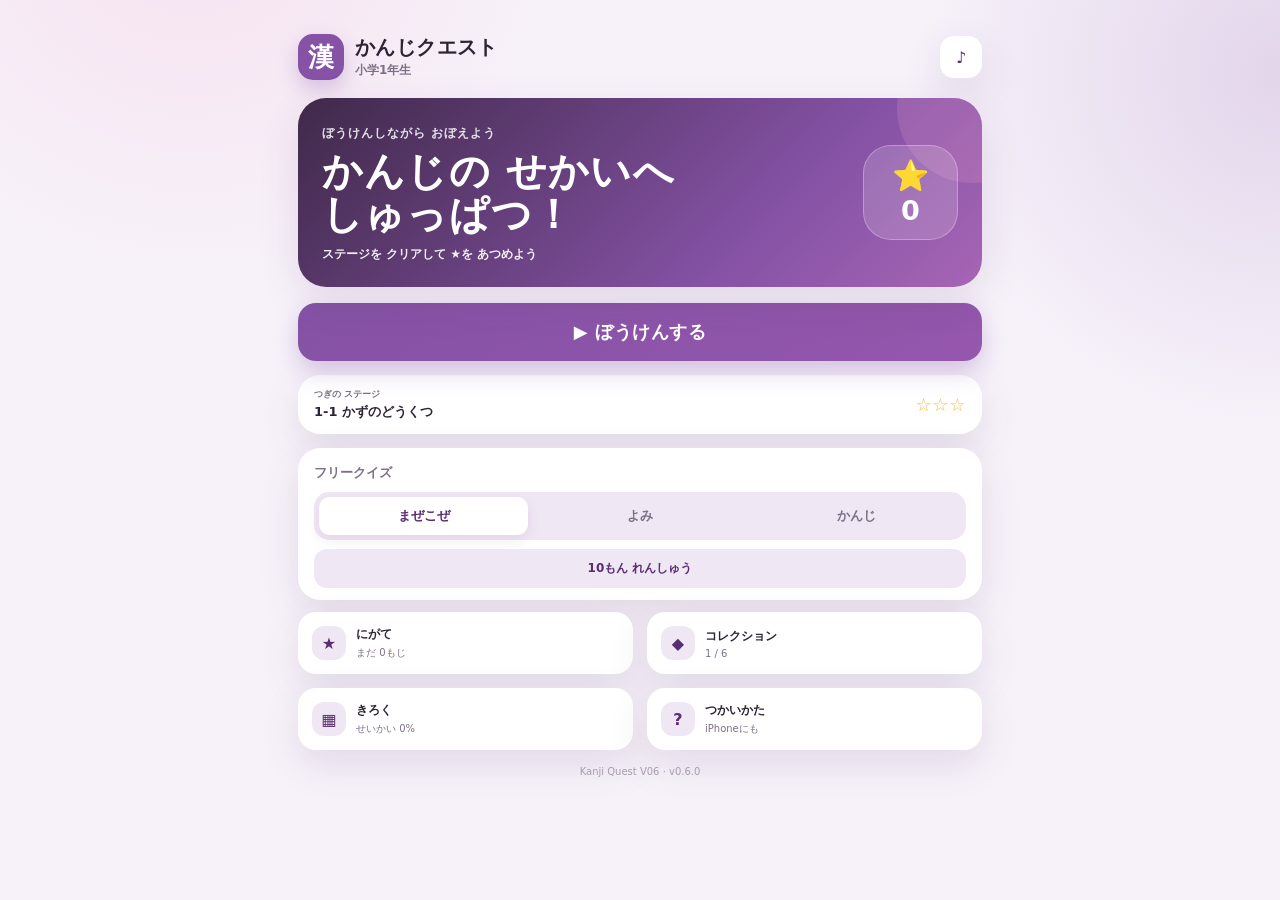
==== index.html @ 20cca838 "Update Kanji Quest to V06" ====
<!doctype html>
<html lang="ja">
<head>
  <meta charset="utf-8" />
  <meta name="viewport" content="width=device-width, initial-scale=1, viewport-fit=cover" />
  <meta name="theme-color" content="#8552a5" />
  <meta name="apple-mobile-web-app-capable" content="yes" />
  <meta name="apple-mobile-web-app-status-bar-style" content="default" />
  <meta name="apple-mobile-web-app-title" content="かんじクエスト" />
  <link rel="manifest" href="manifest.json" />
  <link rel="apple-touch-icon" href="icons/icon-180.png" />
  <link rel="icon" href="icons/icon-192.png" />
  <link rel="stylesheet" href="style.css" />
  <title>かんじクエスト</title>
</head>
<body>
  <main class="app-shell">
    <section id="homeView" class="view active" aria-label="ホーム">
      <header class="topbar">
        <div class="brand">
          <div class="logo">漢</div>
          <div>
            <h1>かんじクエスト</h1>
            <p>小学1年生</p>
          </div>
        </div>
        <button id="soundBtn" class="icon-btn" type="button" aria-label="音を切り替える">♪</button>
      </header>

      <section class="hero-card">
        <div class="hero-copy">
          <span class="eyebrow">ぼうけんしながら おぼえよう</span>
          <h2>かんじの せかいへ<br />しゅっぱつ！</h2>
          <p>ステージを クリアして ★を あつめよう</p>
        </div>
        <div class="star-badge" aria-label="星の数">
          <span>⭐</span>
          <strong id="starCount">0</strong>
        </div>
      </section>

      <button id="adventureBtn" class="primary-btn" type="button">▶ ぼうけんする</button>

      <section class="continue-card">
        <div>
          <span class="tiny-label">つぎの ステージ</span>
          <strong id="nextStageName">1-1 かずのどうくつ</strong>
        </div>
        <span id="adventureStars" class="clear-stars">☆☆☆</span>
      </section>

      <section class="mode-card compact-card">
        <div class="section-title">フリークイズ</div>
        <div class="segmented" role="group" aria-label="クイズの種類">
          <button class="mode-btn active" data-mode="mix" type="button">まぜこぜ</button>
          <button class="mode-btn" data-mode="reading" type="button">よみ</button>
          <button class="mode-btn" data-mode="kanji" type="button">かんじ</button>
        </div>
        <button id="freeBtn" class="mini-primary" type="button">10もん れんしゅう</button>
      </section>

      <div class="sub-actions four-actions">
        <button id="weakBtn" class="secondary-btn" type="button">
          <span class="action-icon">★</span>
          <span><strong>にがて</strong><small id="weakCount">まだ 0もじ</small></span>
        </button>
        <button id="collectionBtn" class="secondary-btn" type="button">
          <span class="action-icon">◆</span>
          <span><strong>コレクション</strong><small id="collectionMini">0 / 6</small></span>
        </button>
        <button id="recordBtn" class="secondary-btn" type="button">
          <span class="action-icon">▦</span>
          <span><strong>きろく</strong><small id="accuracyMini">せいかい 0%</small></span>
        </button>
        <button id="helpBtn" class="secondary-btn" type="button">
          <span class="action-icon">?</span>
          <span><strong>つかいかた</strong><small>iPhoneにも</small></span>
        </button>
      </div>

      <footer>Kanji Quest V06 · v0.6.0</footer>
    </section>

    <section id="stageView" class="view" aria-label="ステージ">
      <header class="page-header">
        <button id="stageBackBtn" class="icon-btn ghost" type="button" aria-label="戻る">←</button>
        <div><h2>ぼうけんマップ</h2><p>★1つで つぎへ すすめるよ</p></div>
      </header>
      <section class="map-guide-card">
        <div class="map-guide-copy">
          <span class="tiny-label">あなたの ぼうけん</span>
          <strong>うさぎと いっしょに すすもう！</strong>
          <small>ステージを クリアすると つぎの マスへ あるくよ</small>
        </div>
        <div class="map-guide-mascot" aria-hidden="true">
          <div class="goth-bunny mini idle">
            <span class="bunny-ear ear-l"></span><span class="bunny-ear ear-r"></span>
            <span class="bunny-head"><i class="eye eye-l"></i><i class="eye eye-r"></i><i class="mouth"></i><i class="cheek cheek-l"></i><i class="cheek cheek-r"></i></span>
            <span class="bunny-bow"><i></i></span><span class="bunny-body"><i class="heart"></i></span>
          </div>
        </div>
      </section>
      <div id="stageMap" class="stage-map adventure-map"></div>
    </section>

    <section id="quizView" class="view" aria-label="クイズ">
      <header class="quiz-topbar">
        <button id="quitBtn" class="icon-btn ghost" type="button" aria-label="クイズをやめる">×</button>
        <div class="progress-wrap" aria-label="進み具合">
          <div class="progress-text"><span id="questionNo">1</span> / 10</div>
          <div class="progress-track"><div id="progressBar" class="progress-bar"></div></div>
        </div>
        <div class="quiz-status">
          <div class="combo-mini">🔥 <span id="comboCount">0</span></div>
          <div class="mini-score">⭐ <span id="sessionStars">0</span></div>
        </div>
      </header>

      <section id="questScene" class="quest-scene" aria-label="キャラクターの進み具合">
        <div class="quest-scene-top">
          <span class="tiny-label">うさぎの ぼうけん</span>
          <div class="quest-meta-right">
            <span id="companionParty" class="companion-party" aria-label="なかま"></span>
            <span id="reactionText" class="reaction-text">いっしょに がんばろう！</span>
          </div>
        </div>
        <div class="journey-lane">
          <div class="journey-track"><div id="journeyFill" class="journey-fill"></div></div>
          <div class="journey-goal">🏁</div>
          <div id="quizMascotAnchor" class="quiz-mascot-anchor" style="left:0%" aria-hidden="true">
            <div id="quizMascot" class="goth-bunny idle">
              <span class="bunny-ear ear-l"></span><span class="bunny-ear ear-r"></span>
              <span class="bunny-head"><i class="eye eye-l"></i><i class="eye eye-r"></i><i class="mouth"></i><i class="tear tear-l"></i><i class="tear tear-r"></i><i class="cheek cheek-l"></i><i class="cheek cheek-r"></i></span>
              <span class="bunny-bow"><i></i></span><span class="bunny-body"><i class="heart"></i></span>
            </div>
          </div>
        </div>
      </section>

      <section id="bossPanel" class="boss-panel hidden" aria-label="ボスのHP">
        <div class="boss-head-row">
          <div class="boss-identity"><span id="bossAvatar" class="boss-avatar">👾</span><strong id="bossName">もじモンスター</strong></div>
          <span>HP <b id="bossHp">100</b></span>
        </div>
        <div class="boss-track"><div id="bossBar" class="boss-bar"></div></div>
      </section>

      <div class="question-card">
        <div id="questionKind" class="question-kind">よみかた</div>
        <div id="questionLead" class="question-lead">この かんじは なんて よむ？</div>
        <div id="questionVisual" class="question-visual hidden" aria-hidden="true"></div>
        <div id="questionMain" class="question-main">山</div>
        <div id="questionSub" class="question-sub"></div>
      </div>

      <div id="comboBanner" class="combo-banner hidden">🔥 5コンボ！ ⭐ボーナス！</div>
      <div id="answers" class="answers" aria-live="polite"></div>
      <div id="feedback" class="feedback" aria-live="polite"></div>
      <button id="nextBtn" class="primary-btn next-btn hidden" type="button">つぎへ</button>

      <section id="companionStage" class="companion-stage" aria-label="いっしょにぼうけんするなかま"></section>
    </section>

    <section id="resultView" class="view" aria-label="結果">
      <div class="result-card">
        <div class="result-mascot-stage" aria-hidden="true">
          <div id="resultMascot" class="goth-bunny result-bunny idle">
            <span class="bunny-ear ear-l"></span><span class="bunny-ear ear-r"></span>
            <span class="bunny-head"><i class="eye eye-l"></i><i class="eye eye-r"></i><i class="mouth"></i><i class="tear tear-l"></i><i class="tear tear-r"></i><i class="cheek cheek-l"></i><i class="cheek cheek-r"></i></span>
            <span class="bunny-bow"><i></i></span><span class="bunny-body"><i class="heart"></i></span>
          </div>
          <span class="result-sparkle s1">✦</span><span class="result-sparkle s2">★</span><span class="result-sparkle s3">✦</span>
        </div>
        <div id="resultCompanions" class="result-companions" aria-label="いっしょにぼうけんしたなかま"></div>
        <div id="resultMedal" class="result-medal">★</div>
        <div id="resultEyebrow" class="eyebrow">けっか</div>
        <h2><span id="resultCorrect">0</span> / 10 せいかい！</h2>
        <div id="resultClearStars" class="result-clear-stars hidden">☆☆☆</div>
        <p id="resultMessage">よく がんばりました！</p>
        <div class="result-stats three-stats">
          <div><span>もらった ⭐</span><strong id="resultStars">0</strong></div>
          <div><span>さいだいコンボ</span><strong id="resultCombo">0</strong></div>
          <div><span>にがて</span><strong id="resultWeak">0</strong></div>
        </div>
        <div id="unlockBox" class="unlock-box hidden"></div>
        <button id="nextStageBtn" class="primary-btn hidden" type="button">つぎの ステージへ</button>
        <button id="retryBtn" class="secondary-wide" type="button">もういちど</button>
        <button id="homeBtn" class="secondary-wide" type="button">ホームへ</button>
      </div>
    </section>

    <section id="collectionView" class="view" aria-label="コレクション">
      <header class="page-header">
        <button id="collectionBackBtn" class="icon-btn ghost" type="button" aria-label="戻る">←</button>
        <div><h2>コレクション</h2><p>⭐を あつめて なかまを ふやそう</p></div>
      </header>
      <div id="collectionGrid" class="collection-grid"></div>
    </section>

    <section id="recordView" class="view" aria-label="学習記録">
      <header class="page-header">
        <button id="recordBackBtn" class="icon-btn ghost" type="button" aria-label="戻る">←</button>
        <div><h2>きろく</h2><p>これまでの がんばり</p></div>
      </header>
      <div class="record-grid">
        <article class="stat-card"><span>こたえた</span><strong id="totalAnswered">0</strong><small>もん</small></article>
        <article class="stat-card"><span>せいかい</span><strong id="totalCorrect">0</strong><small>もん</small></article>
        <article class="stat-card"><span>せいかいりつ</span><strong id="totalAccuracy">0%</strong><small>ぜんぶ</small></article>
        <article class="stat-card"><span>⭐</span><strong id="recordStars">0</strong><small>こ</small></article>
      </div>
      <section class="list-card">
        <div class="section-title">ステージの きろく</div>
        <div id="stageRecordList" class="stage-record-list empty">まだ ありません</div>
      </section>
      <section class="list-card">
        <div class="section-title">にがてな かんじ</div>
        <div id="weakList" class="kanji-list empty">まだ ありません</div>
      </section>
      <section class="list-card">
        <div class="section-title">さいきんの けっか</div>
        <div id="historyList" class="history-list empty">まだ ありません</div>
      </section>
      <button id="resetBtn" class="danger-text" type="button">きろくを ぜんぶ けす</button>
    </section>

    <div id="modal" class="modal hidden" role="dialog" aria-modal="true" aria-labelledby="modalTitle">
      <div class="modal-card">
        <button id="modalCloseBtn" class="modal-close" type="button" aria-label="閉じる">×</button>
        <h3 id="modalTitle">おしらせ</h3>
        <div id="modalBody"></div>
      </div>
    </div>
  </main>

  <script src="questions.js"></script>
  <script src="app.js"></script>
</body>
</html>
---- style.css ----
:root {
  --bg: #f7f2fa;
  --panel: #ffffff;
  --ink: #2d2433;
  --muted: #7c7086;
  --main: #8552a5;
  --main-dark: #5a2d70;
  --accent: #f3a6ca;
  --soft: #f0e7f5;
  --soft-2: #eadcf2;
  --danger: #d85c86;
  --gold: #f4bd45;
  --shadow: 0 14px 40px rgba(73,39,87,.12);
  --radius: 22px;
}

* { box-sizing: border-box; }
html { min-height: 100%; background: var(--bg); }
body {
  margin: 0;
  min-height: 100vh;
  min-height: 100dvh;
  background:
    radial-gradient(circle at 15% -10%, rgba(243,166,202,.22), transparent 26%),
    radial-gradient(circle at 100% 8%, rgba(133,82,165,.18), transparent 24%),
    var(--bg);
  color: var(--ink);
  font-family: "Hiragino Sans", "Yu Gothic UI", "Yu Gothic", system-ui, sans-serif;
  -webkit-tap-highlight-color: transparent;
}

button { font: inherit; }
button:focus-visible { outline: 3px solid rgba(133,82,165,.38); outline-offset: 3px; }

.app-shell {
  width: min(100%, 720px);
  min-height: 100vh;
  min-height: 100dvh;
  margin: 0 auto;
  padding: max(20px, env(safe-area-inset-top)) max(18px, env(safe-area-inset-right)) max(24px, env(safe-area-inset-bottom)) max(18px, env(safe-area-inset-left));
}

.view { display: none; animation: fadeIn .18s ease; }
.view.active { display: block; }
@keyframes fadeIn { from { opacity: 0; transform: translateY(5px); } to { opacity: 1; transform: translateY(0); } }

.topbar, .quiz-topbar, .page-header {
  display: flex;
  align-items: center;
  justify-content: space-between;
  gap: 14px;
  margin-bottom: 18px;
}

.brand { display: flex; align-items: center; gap: 11px; }
.logo {
  width: 46px; height: 46px; border-radius: 15px;
  display: grid; place-items: center;
  background: var(--main); color: #fff;
  font-size: 26px; font-weight: 900;
  box-shadow: 0 9px 20px rgba(133,82,165,.28);
}
.brand h1, .page-header h2 { margin: 0; font-size: 20px; line-height: 1.1; letter-spacing: .02em; }
.brand p, .page-header p { margin: 4px 0 0; color: var(--muted); font-size: 12px; font-weight: 700; }

.icon-btn {
  width: 42px; height: 42px; border: 0; border-radius: 14px;
  background: var(--panel); color: var(--main-dark); box-shadow: var(--shadow);
  font-weight: 900; cursor: pointer;
}
.icon-btn.off { color: #a49aab; text-decoration: line-through; }
.icon-btn.ghost { background: var(--soft); box-shadow: none; font-size: 20px; }

.hero-card {
  background: linear-gradient(135deg, #3f2949, #8552a5 68%, #a765b5);
  border-radius: 28px;
  padding: 24px;
  color: #fff;
  display: flex;
  align-items: center;
  justify-content: space-between;
  gap: 16px;
  box-shadow: var(--shadow);
  position: relative;
  overflow: hidden;
}
.hero-card::after {
  content: "";
  position: absolute;
  width: 150px; height: 150px; border-radius: 50%;
  right: -65px; top: -65px;
  background: rgba(243,166,202,.18);
}
.hero-copy { position: relative; z-index: 1; }
.hero-copy h2 { margin: 8px 0 10px; font-size: clamp(28px, 7vw, 40px); line-height: 1.08; letter-spacing: .03em; }
.hero-copy p { margin: 0; font-weight: 700; font-size: 12px; opacity: .92; }
.eyebrow { font-size: 12px; font-weight: 900; letter-spacing: .08em; opacity: .85; }
.star-badge {
  flex: 0 0 auto;
  min-width: 95px; min-height: 95px; border-radius: 28px;
  background: rgba(255,255,255,.16);
  border: 1px solid rgba(255,255,255,.28);
  display: grid; place-items: center;
  padding: 12px;
  position: relative; z-index: 1;
}
.star-badge span { font-size: 30px; line-height: 1; }
.star-badge strong { font-size: 27px; line-height: 1; }

.mode-card, .list-card, .continue-card {
  margin-top: 14px;
  padding: 16px;
  background: var(--panel);
  border-radius: var(--radius);
  box-shadow: var(--shadow);
}
.compact-card { padding-bottom: 12px; }
.section-title { font-size: 13px; font-weight: 900; color: var(--muted); margin-bottom: 10px; }
.segmented { display: grid; grid-template-columns: repeat(3, 1fr); gap: 7px; background: var(--soft); padding: 5px; border-radius: 15px; }
.mode-btn { border: 0; border-radius: 11px; padding: 10px 6px; background: transparent; color: var(--muted); font-size: 13px; font-weight: 900; cursor: pointer; }
.mode-btn.active { background: var(--panel); color: var(--main-dark); box-shadow: 0 5px 14px rgba(73,39,87,.09); }

.primary-btn {
  width: 100%; border: 0; border-radius: 18px; margin-top: 16px; padding: 17px 18px;
  background: linear-gradient(135deg, var(--main), #9457ad); color: white; font-weight: 900; font-size: 18px; letter-spacing: .03em;
  box-shadow: 0 10px 25px rgba(133,82,165,.30); cursor: pointer;
}
.primary-btn:active { transform: translateY(1px); }
.primary-btn:disabled { opacity: .45; cursor: not-allowed; }
.next-btn { margin-top: 12px; }
.mini-primary {
  width: 100%; border: 0; border-radius: 13px; margin-top: 9px; padding: 11px;
  background: var(--soft); color: var(--main-dark); font-size: 12px; font-weight: 900; cursor: pointer;
}

.continue-card { display: flex; align-items: center; justify-content: space-between; gap: 10px; padding: 13px 16px; }
.continue-card strong { display: block; margin-top: 2px; font-size: 13px; }
.tiny-label { display: block; color: var(--muted); font-size: 9px; font-weight: 900; }
.clear-stars { color: var(--gold); font-size: 18px; letter-spacing: .04em; white-space: nowrap; }

.sub-actions { display: grid; grid-template-columns: 1fr 1fr; gap: 10px; margin-top: 12px; }
.secondary-btn {
  border: 0; border-radius: 18px; padding: 14px; background: var(--panel); color: var(--ink); box-shadow: var(--shadow);
  display: flex; align-items: center; gap: 10px; text-align: left; cursor: pointer;
}
.secondary-btn strong { display: block; font-size: 12px; }
.secondary-btn small { display: block; margin-top: 3px; color: var(--muted); font-size: 10px; }
.action-icon { width: 34px; height: 34px; border-radius: 12px; display: grid; place-items: center; background: var(--soft); color: var(--main-dark); font-weight: 900; flex: 0 0 auto; }
.danger-text { display: block; margin: 24px auto 0; border: 0; background: transparent; color: var(--danger); font-size: 12px; font-weight: 800; cursor: pointer; }
footer { margin-top: 16px; text-align: center; color: #a79cac; font-size: 10px; }

/* Stage map */
.stage-map { display: grid; gap: 11px; padding-bottom: 20px; }
.stage-node {
  border: 0;
  width: 100%;
  border-radius: 21px;
  background: var(--panel);
  box-shadow: var(--shadow);
  padding: 15px;
  display: grid;
  grid-template-columns: 46px 1fr auto;
  gap: 12px;
  align-items: center;
  color: var(--ink);
  text-align: left;
  cursor: pointer;
  position: relative;
}
.stage-node::after {
  content: "";
  position: absolute;
  left: 37px; bottom: -12px;
  width: 3px; height: 13px; border-radius: 99px;
  background: var(--soft-2);
}
.stage-node:last-child::after { display: none; }
.stage-node.locked { opacity: .47; filter: saturate(.65); cursor: default; }
.stage-node.boss { background: linear-gradient(135deg, #4a2b58, #7b458f); color: #fff; }
.stage-node.boss.locked { background: #c9b8d0; }
.stage-icon {
  width: 46px; height: 46px; border-radius: 15px; display: grid; place-items: center;
  background: var(--soft); color: var(--main-dark); font-weight: 900; font-size: 20px;
}
.stage-node.boss .stage-icon { background: rgba(255,255,255,.16); color: #fff; }
.stage-copy strong { display: block; font-size: 14px; }
.stage-copy small { display: block; margin-top: 4px; color: var(--muted); font-size: 10px; font-weight: 800; }
.stage-node.boss .stage-copy small { color: rgba(255,255,255,.75); }
.stage-stars { color: var(--gold); font-size: 15px; letter-spacing: .02em; }
.stage-lock { font-size: 17px; }

.quiz-topbar { margin-bottom: 16px; }
.progress-wrap { flex: 1; }
.progress-text { margin-bottom: 7px; text-align: center; font-size: 12px; font-weight: 900; color: var(--muted); }
.progress-track { height: 8px; border-radius: 999px; background: #e8dcef; overflow: hidden; }
.progress-bar { width: 10%; height: 100%; border-radius: inherit; background: var(--main); transition: width .25s ease; }
.quiz-status { min-width: 63px; display: grid; justify-items: end; gap: 2px; }
.mini-score, .combo-mini { font-size: 11px; font-weight: 900; color: var(--main-dark); }
.combo-mini { color: #a04d72; }

.boss-panel { margin: -4px 0 12px; padding: 12px 14px; border-radius: 17px; background: #493052; color: #fff; box-shadow: var(--shadow); }
.boss-panel > div:first-child { display: flex; justify-content: space-between; align-items: center; font-size: 11px; }
.boss-panel strong { font-size: 12px; }
.boss-track { margin-top: 8px; height: 8px; border-radius: 999px; background: rgba(255,255,255,.18); overflow: hidden; }
.boss-bar { width: 100%; height: 100%; background: linear-gradient(90deg, #f3a6ca, #fff0f7); border-radius: inherit; transition: width .25s ease; }

.question-card {
  min-height: 245px;
  border-radius: 28px;
  background: var(--panel);
  box-shadow: var(--shadow);
  padding: 24px 18px;
  display: flex; flex-direction: column; align-items: center; justify-content: center;
  text-align: center;
}
.question-kind { display: inline-flex; padding: 5px 10px; border-radius: 999px; background: var(--soft); color: var(--main-dark); font-size: 11px; font-weight: 900; }
.question-lead { margin-top: 14px; color: var(--muted); font-size: 15px; font-weight: 800; }
.question-visual { margin-top: 10px; font-size: clamp(64px, 18vw, 94px); line-height: 1; }
.question-main { margin-top: 14px; font-size: clamp(72px, 22vw, 118px); line-height: 1; font-weight: 900; letter-spacing: .02em; }
.question-main.reading-prompt { font-size: clamp(42px, 13vw, 76px); }
.question-main.opposite-prompt { font-size: clamp(64px, 20vw, 98px); }
.question-sub { margin-top: 10px; min-height: 20px; color: var(--muted); font-size: 13px; font-weight: 700; }
.combo-banner { margin: 12px auto -2px; width: fit-content; max-width: 100%; padding: 8px 14px; border-radius: 999px; background: #fff0f6; color: #9f4268; font-size: 12px; font-weight: 900; animation: pop .28s ease; }
@keyframes pop { 0%{ transform: scale(.86); opacity: .3;} 100%{ transform: scale(1); opacity: 1;} }

.answers { display: grid; grid-template-columns: 1fr; gap: 10px; margin-top: 14px; }
.answer-btn {
  min-height: 62px;
  border: 2px solid transparent; border-radius: 18px; padding: 12px 14px;
  background: var(--panel); color: var(--ink); box-shadow: 0 8px 22px rgba(73,39,87,.09);
  font-size: 22px; font-weight: 900; cursor: pointer; transition: .15s ease;
}
.answer-btn:active { transform: scale(.99); }
.answer-btn.correct { border-color: var(--main); background: #f1e6f7; color: var(--main-dark); }
.answer-btn.wrong { border-color: #e9a0ba; background: #fff0f5; color: #ad426a; }
.answer-btn.dim { opacity: .45; }
.feedback { min-height: 42px; margin-top: 12px; text-align: center; font-size: 14px; font-weight: 900; }
.feedback.good { color: var(--main-dark); }
.feedback.bad { color: #ad5072; }
.hidden { display: none !important; }

.result-card { margin-top: 3vh; background: var(--panel); border-radius: 30px; padding: 26px 20px; text-align: center; box-shadow: var(--shadow); }
.result-medal { width: 76px; height: 76px; margin: 0 auto 12px; border-radius: 25px; display: grid; place-items: center; background: #f4e7fa; color: #8b4aa4; font-size: 38px; }
.result-card h2 { font-size: 29px; margin: 9px 0 6px; }
.result-card p { color: var(--muted); font-weight: 800; }
.result-clear-stars { margin: 7px 0; color: var(--gold); font-size: 30px; letter-spacing: .08em; }
.result-stats { display: grid; grid-template-columns: 1fr 1fr; gap: 10px; margin-top: 17px; }
.three-stats { grid-template-columns: repeat(3, 1fr); }
.result-stats div { border-radius: 16px; background: var(--soft); padding: 12px 7px; }
.result-stats span, .result-stats strong { display: block; }
.result-stats span { color: var(--muted); font-size: 9px; font-weight: 800; }
.result-stats strong { margin-top: 4px; font-size: 22px; color: var(--main-dark); }
.secondary-wide { width: 100%; margin-top: 10px; border: 0; border-radius: 16px; padding: 14px; background: var(--soft); color: var(--main-dark); font-weight: 900; cursor: pointer; }
.unlock-box { margin-top: 14px; border: 2px solid #e7c8dd; border-radius: 18px; padding: 13px; background: #fff7fb; }
.unlock-box strong { display: block; color: #8d4467; font-size: 13px; }
.unlock-box span { display: block; margin-top: 3px; color: var(--muted); font-size: 11px; font-weight: 800; }

/* collection */
.collection-grid { display: grid; grid-template-columns: 1fr 1fr; gap: 11px; }
.collection-card { background: var(--panel); border-radius: 21px; padding: 17px 12px; box-shadow: var(--shadow); text-align: center; min-height: 154px; }
.collection-card.locked { filter: grayscale(.8); opacity: .58; }
.collection-icon { font-size: 47px; min-height: 58px; display: grid; place-items: center; }
.collection-card strong { display: block; margin-top: 7px; font-size: 13px; }
.collection-card small { display: block; margin-top: 5px; color: var(--muted); font-size: 10px; font-weight: 800; }
.collection-card .need { color: var(--main-dark); }

.page-header { justify-content: flex-start; }
.record-grid { display: grid; grid-template-columns: 1fr 1fr; gap: 10px; }
.stat-card { background: var(--panel); border-radius: 20px; padding: 17px; box-shadow: var(--shadow); }
.stat-card span { display: block; color: var(--muted); font-size: 11px; font-weight: 900; }
.stat-card strong { display: inline-block; margin-top: 5px; font-size: 27px; }
.stat-card small { margin-left: 4px; color: var(--muted); font-weight: 800; }
.kanji-list { display: grid; grid-template-columns: repeat(5, 1fr); gap: 8px; }
.kanji-chip { border-radius: 14px; background: var(--soft); padding: 10px 4px; text-align: center; }
.kanji-chip strong { display: block; font-size: 23px; }
.kanji-chip small { display: block; margin-top: 3px; color: var(--muted); font-size: 9px; font-weight: 800; }
.history-list, .stage-record-list { display: grid; gap: 8px; }
.history-row, .stage-record-row { display: grid; grid-template-columns: 1fr auto auto; gap: 10px; align-items: center; padding: 9px 0; border-bottom: 1px solid #eee7f1; font-size: 12px; }
.history-row:last-child, .stage-record-row:last-child { border-bottom: 0; }
.history-row span, .stage-record-row span { color: var(--muted); }
.history-row strong, .stage-record-row strong { color: var(--main-dark); }
.empty { color: var(--muted); font-size: 12px; font-weight: 800; }

.modal { position: fixed; inset: 0; z-index: 10; background: rgba(36,23,43,.48); display: grid; place-items: center; padding: 20px; }
.modal-card { position: relative; width: min(100%, 440px); border-radius: 24px; background: var(--panel); padding: 23px; box-shadow: 0 20px 60px rgba(0,0,0,.2); }
.modal-card h3 { margin: 0 34px 14px 0; font-size: 19px; }
.modal-card p, .modal-card li { color: var(--muted); font-size: 13px; font-weight: 700; line-height: 1.75; }
.modal-card ol { padding-left: 1.3em; margin-bottom: 0; }
.modal-close { position: absolute; right: 14px; top: 14px; width: 34px; height: 34px; border: 0; border-radius: 12px; background: var(--soft); color: var(--main-dark); font-weight: 900; cursor: pointer; }

@media (min-width: 660px) {
  .app-shell { padding-top: 34px; }
  .answers { grid-template-columns: repeat(3, 1fr); }
  .answer-btn { min-height: 80px; }
  .question-card { min-height: 300px; }
  .sub-actions { gap: 14px; }
  .stage-map { grid-template-columns: 1fr 1fr; }
  .stage-node::after { display: none; }
  .collection-grid { grid-template-columns: repeat(3, 1fr); }
}

@media (max-width: 430px) {
  .hero-card { padding: 19px; }
  .hero-copy p { font-size: 11px; }
  .star-badge { min-width: 78px; min-height: 78px; border-radius: 22px; }
  .three-stats { gap: 7px; }
  .result-stats div { padding: 10px 5px; }
}

@media (max-width: 360px) {
  .sub-actions { grid-template-columns: 1fr; }
  .kanji-list { grid-template-columns: repeat(4, 1fr); }
  .collection-grid { grid-template-columns: 1fr; }
}


/* =========================================================
   V03 Character Adventure
   Original gothic rabbit mascot: black / purple / pink.
   ========================================================= */
.map-guide-card {
  margin-bottom: 12px; padding: 12px 14px; border-radius: 20px;
  display: flex; align-items: center; justify-content: space-between; gap: 12px;
  background: linear-gradient(135deg, #fff, #f3e8f8); box-shadow: var(--shadow);
}
.map-guide-copy strong { display:block; margin-top:2px; font-size:13px; }
.map-guide-copy small { display:block; margin-top:4px; color:var(--muted); font-size:10px; font-weight:800; }
.map-guide-mascot { width:58px; height:58px; display:grid; place-items:center; flex:0 0 auto; }

.adventure-map { display:grid; gap:14px; padding-bottom:24px; }
.world-board {
  position:relative; height:350px; border-radius:28px; overflow:hidden;
  background:
    radial-gradient(circle at 12% 16%, rgba(255,255,255,.72) 0 2px, transparent 3px),
    radial-gradient(circle at 84% 24%, rgba(255,255,255,.58) 0 2px, transparent 3px),
    radial-gradient(circle at 67% 74%, rgba(255,255,255,.48) 0 2px, transparent 3px),
    linear-gradient(160deg, #eadcf4, #f9eff7 52%, #ded0ea);
  box-shadow:var(--shadow); border:1px solid rgba(116,69,139,.08);
}
.world-board.world-2 { background:linear-gradient(160deg,#e8def6,#f7edf8 50%,#d8d7f3); }
.world-title {
  position:absolute; z-index:6; left:14px; top:12px; right:14px;
  display:flex; gap:8px; align-items:center; pointer-events:none;
}
.world-title > span { width:31px; height:31px; border-radius:11px; display:grid; place-items:center; background:rgba(255,255,255,.72); }
.world-title strong { display:block; font-size:12px; color:#4e315c; }
.world-title small { display:block; margin-top:1px; color:#806f88; font-size:9px; font-weight:800; }
.world-path { position:absolute; inset:45px 12px 8px; width:calc(100% - 24px); height:calc(100% - 53px); z-index:1; overflow:visible; }
.world-path path { fill:none; stroke:#c19bd3; stroke-width:2.2; stroke-linecap:round; stroke-dasharray:2.2 3; vector-effect:non-scaling-stroke; }
.world-deco { position:absolute; color:#b07ac6; opacity:.36; font-weight:900; pointer-events:none; }
.world-deco.d1 { right:9%; top:17%; font-size:22px; }
.world-deco.d2 { left:9%; top:50%; font-size:25px; }
.world-deco.d3 { right:13%; bottom:10%; font-size:18px; }

.map-node {
  position:absolute; z-index:4; transform:translate(-50%,-50%); border:0; background:transparent;
  width:74px; min-height:82px; padding:0; color:var(--ink); cursor:pointer;
}
.map-node-icon {
  width:48px; height:48px; margin:0 auto; border-radius:17px; display:grid; place-items:center;
  background:#fff; color:var(--main-dark); box-shadow:0 8px 20px rgba(67,37,82,.16);
  border:3px solid #d7c0e3; font-size:19px; font-weight:900; transition:.18s ease;
}
.map-node.current .map-node-icon { border-color:#8f4fab; box-shadow:0 0 0 6px rgba(143,79,171,.12),0 8px 22px rgba(67,37,82,.2); animation:nodePulse 1.5s ease-in-out infinite; }
.map-node.boss .map-node-icon { background:linear-gradient(145deg,#4b2e57,#7a438e); border-color:#f3a6ca; color:#fff; }
.map-node.locked { opacity:.46; filter:saturate(.5); cursor:default; }
.map-node-label { margin-top:5px; display:block; text-align:center; line-height:1.05; text-shadow:0 1px 0 rgba(255,255,255,.8); }
.map-node-label strong { display:block; font-size:10px; color:#5d3b69; }
.map-node-label small { display:block; max-width:82px; margin:2px auto 0; font-size:8px; font-weight:800; color:#76677e; white-space:nowrap; }
.map-node-label b { display:block; margin-top:2px; font-size:9px; letter-spacing:-.04em; color:#d69d24; }
@keyframes nodePulse { 50% { transform:translateY(-2px) scale(1.04); } }

/* CSS-drawn original gothic rabbit mascot - closer to the sample mood */
.goth-bunny {
  --bun-scale:1;
  position:relative; width:62px; height:74px; display:block; transform-origin:50% 100%; transform:scale(var(--bun-scale));
  filter:drop-shadow(0 7px 7px rgba(60,31,72,.20));
}
.goth-bunny.mini { --bun-scale:.75; transform:scale(var(--bun-scale)); }
.bunny-wing { position:absolute; z-index:1; top:36px; width:15px; height:18px; background:linear-gradient(180deg,#473150,#261c2b); border:2px solid #211925; }
.bunny-wing.wing-l { left:6px; clip-path:polygon(100% 0,20% 28%,86% 50%,0 100%,100% 82%); transform:rotate(-10deg); }
.bunny-wing.wing-r { right:6px; clip-path:polygon(0 0,80% 28%,14% 50%,100% 100%,0 82%); transform:rotate(10deg); }
.bunny-ear { position:absolute; z-index:2; top:0; width:18px; height:36px; border-radius:55% 55% 48% 48%; background:#1f1825; border:2px solid #120f16; overflow:hidden; }
.bunny-ear::after { content:""; position:absolute; inset:4px 4px 7px; border-radius:inherit; background:linear-gradient(#9c5aa8,#ef9bc7); }
.bunny-ear.ear-l { left:10px; transform:rotate(-16deg); }
.bunny-ear.ear-r { right:10px; transform:rotate(16deg); }
.bunny-hood { position:absolute; z-index:3; top:18px; left:6px; width:50px; height:37px; border-radius:53% 53% 47% 47%; background:linear-gradient(180deg,#2b222f,#18131d); border:3px solid #120f16; }
.bunny-face { position:absolute; z-index:4; top:24px; left:13px; width:36px; height:28px; border-radius:48% 48% 45% 45%; background:#fff8fd; border:2px solid #2b232f; }
.eye { position:absolute; top:11px; width:4px; height:7px; border-radius:50%; background:#2a2130; }
.eye-l { left:9px; } .eye-r { right:9px; }
.cheek { position:absolute; top:18px; width:6px; height:3px; border-radius:50%; background:#f3a6ca; opacity:.82; }
.cheek-l { left:4px; } .cheek-r { right:4px; }
.mouth { position:absolute; left:50%; top:17px; width:8px; height:5px; border-bottom:2px solid #5e3b67; border-radius:0 0 50% 50%; transform:translateX(-50%); }
.tear { display:none; position:absolute; z-index:6; top:16px; width:5px; height:10px; border-radius:60% 40% 60% 40%; background:#71c8ef; box-shadow:0 0 10px rgba(113,200,239,.35); }
.tear-l { left:5px; transform:rotate(20deg); } .tear-r { right:5px; transform:rotate(-20deg); }
.bunny-ribbon { position:absolute; z-index:6; top:12px; left:21px; width:22px; height:10px; }
.bunny-ribbon::before,.bunny-ribbon::after { content:""; position:absolute; top:1px; width:12px; height:10px; border-radius:70% 25% 70% 25%; background:linear-gradient(135deg,#b84fbb,#f19cca); border:1px solid #592d66; }
.bunny-ribbon::before { left:-4px; transform:rotate(18deg); } .bunny-ribbon::after { right:-4px; transform:scaleX(-1) rotate(18deg); }
.bunny-skull { position:absolute; z-index:7; top:12px; left:26px; width:12px; height:12px; border-radius:50%; background:#f7bfd9; border:1.5px solid #5d355f; }
.bunny-skull::before,.bunny-skull::after { content:""; position:absolute; bottom:-4px; width:4px; height:5px; border-radius:0 0 3px 3px; background:#f7bfd9; border:1.5px solid #5d355f; border-top:0; }
.bunny-skull::before { left:1px; } .bunny-skull::after { right:1px; }
.bunny-skull i,.bunny-skull b { position:absolute; top:4px; width:2px; height:2px; border-radius:50%; background:#5d355f; }
.bunny-skull i { left:3px; } .bunny-skull b { right:3px; }
.bunny-body { position:absolute; z-index:2; left:17px; bottom:0; width:28px; height:25px; border-radius:48% 48% 42% 42%; background:#2f2336; border:2px solid #19131d; }
.bunny-body::before,.bunny-body::after { content:""; position:absolute; bottom:-3px; width:10px; height:7px; border-radius:50%; background:#2f2336; border:2px solid #19131d; }
.bunny-body::before { left:-5px; transform:rotate(15deg); } .bunny-body::after { right:-5px; transform:rotate(-15deg); }
.bunny-body .heart { position:absolute; left:10px; top:5px; width:8px; height:8px; transform:rotate(45deg); background:#e983b8; border-radius:2px; }
.bunny-body .heart::before,.bunny-body .heart::after { content:""; position:absolute; width:8px; height:8px; border-radius:50%; background:#e983b8; }
.bunny-body .heart::before { left:-4px; } .bunny-body .heart::after { top:-4px; }
.goth-bunny::after { content:""; position:absolute; inset:auto auto 14px 6px; width:50px; height:22px; border-radius:50%; background:radial-gradient(ellipse at center, rgba(243,166,202,.28), rgba(243,166,202,0)); opacity:0; transform:scale(.7); pointer-events:none; }

.map-mascot-anchor { position:absolute; z-index:8; width:64px; height:78px; transform:translate(-50%,-89%); pointer-events:none; transition:left .95s cubic-bezier(.2,.8,.25,1), top .95s cubic-bezier(.2,.8,.25,1); }
.map-mascot-anchor.arrive { animation:mascotArrive .55s ease both; }
@keyframes mascotArrive { from{opacity:0;transform:translate(-50%,-120%) scale(.65)} to{opacity:1;transform:translate(-50%,-89%) scale(1)} }

/* Quiz journey strip */
.quest-scene { margin:-2px 0 10px; padding:10px 12px 8px; border-radius:18px; background:rgba(255,255,255,.78); border:1px solid rgba(123,69,143,.08); box-shadow:0 7px 22px rgba(73,39,87,.07); position:relative; overflow:visible; }
.quest-scene::after { content:""; position:absolute; inset:0; background:radial-gradient(circle at 50% 50%, rgba(255,255,255,.18), transparent 55%); opacity:0; pointer-events:none; }
.quest-scene.fx-happy::after, .quest-scene.fx-celebrate::after { animation:sceneFlash .9s ease; }
.quest-scene.fx-sad::after { animation:sceneSad .9s ease; }
.quest-scene.fx-attack::after { animation:sceneAttack .9s ease; }
.quest-scene-top { display:flex; justify-content:space-between; gap:10px; align-items:center; }
.reaction-text { color:#7a5b84; font-size:9px; font-weight:900; }
.journey-lane { position:relative; height:58px; margin-top:2px; }
.journey-track { position:absolute; left:20px; right:25px; top:34px; height:7px; border-radius:99px; background:#eadff0; overflow:hidden; }
.journey-fill { width:0; height:100%; border-radius:inherit; background:linear-gradient(90deg,#a762ba,#f09bc9); transition:width .5s cubic-bezier(.2,.8,.25,1); }
.journey-track::after { content:"✦  ·  ✦  ·  ✦  ·  ✦"; position:absolute; left:12%; right:10%; top:-16px; text-align:center; color:#cab0d5; font-size:8px; letter-spacing:.5em; white-space:nowrap; }
.journey-goal { position:absolute; right:0; top:15px; font-size:25px; }
.quiz-mascot-anchor { position:absolute; z-index:4; left:0%; top:0; width:58px; height:64px; transform:translateX(-18px); transition:left .5s cubic-bezier(.2,.8,.25,1); }
.quiz-mascot-anchor .goth-bunny { --bun-scale:.82; transform-origin:50% 0; }

/* Mascot reaction animations */
.goth-bunny.idle { animation:bunnyIdle 1.6s ease-in-out infinite; }
.goth-bunny.walk { animation:bunnyWalk .22s ease-in-out infinite alternate; }
.goth-bunny.happy { animation:bunnyHappy .58s cubic-bezier(.2,.85,.28,1) 2; }
.goth-bunny.celebrate { animation:bunnyCelebrate .48s cubic-bezier(.2,.85,.28,1) 3; }
.goth-bunny.attack { animation:bunnyAttack .95s cubic-bezier(.25,.95,.2,1) 1; }
.goth-bunny.sad { animation:bunnySad .65s ease-in-out 1; }
.goth-bunny.victory { animation:bunnyVictory .7s ease-in-out 3; }
.goth-bunny.happy::after,.goth-bunny.celebrate::after,.goth-bunny.victory::after { opacity:1; animation:glowBurst .65s ease-out 1; }
.goth-bunny.sad .tear { display:block; animation:tearDrop .85s ease-in 2; }
.goth-bunny.sad .mouth { top:19px; border-bottom:0; border-top:2px solid #5e3b67; border-radius:50% 50% 0 0; }
.goth-bunny.happy .eye,.goth-bunny.celebrate .eye,.goth-bunny.victory .eye { width:5px; height:8px; background:#241a2a; border:0; border-radius:50%; transform:scale(1.08); box-shadow:0 0 0 1px rgba(255,255,255,.08),0 0 8px rgba(229,127,190,.35); }
.goth-bunny.happy .eye::after,.goth-bunny.celebrate .eye::after,.goth-bunny.victory .eye::after { content:""; position:absolute; width:2px; height:2px; border-radius:50%; background:#fff; left:1px; top:1px; }
.goth-bunny.happy .mouth,.goth-bunny.celebrate .mouth,.goth-bunny.victory .mouth { top:17px; width:9px; height:6px; border:0; border-radius:0 0 9px 9px; background:#d962a0; box-shadow:inset 0 2px 0 #5e3b67; }
.goth-bunny.happy .bunny-ribbon,.goth-bunny.celebrate .bunny-ribbon,.goth-bunny.victory .bunny-ribbon { filter:drop-shadow(0 0 8px rgba(240,155,201,.5)); }
.goth-bunny.attack .bunny-body { transform:rotate(-12deg) translateX(2px); }
.goth-bunny.attack .bunny-wing.wing-l { animation:wingFlapL .16s linear 5 alternate; }
.goth-bunny.attack .bunny-wing.wing-r { animation:wingFlapR .16s linear 5 alternate; }
@keyframes bunnyIdle { 0%,100%{transform:scale(var(--bun-scale))} 50%{transform:translateY(-2px) scale(var(--bun-scale))} }
@keyframes bunnyWalk { from{transform:translateY(0) rotate(-2deg) scale(var(--bun-scale))} to{transform:translateY(-5px) rotate(2deg) scale(var(--bun-scale))} }
@keyframes bunnyHappy { 0%,100%{transform:translateY(0) scale(var(--bun-scale))} 34%{transform:translateY(-16px) rotate(-8deg) scale(calc(var(--bun-scale) * 1.05))} 65%{transform:translateY(-9px) rotate(8deg) scale(calc(var(--bun-scale) * 1.02))} }
@keyframes bunnyCelebrate { 0%,100%{transform:translateY(0) rotate(0) scale(var(--bun-scale))} 25%{transform:translateY(-18px) rotate(-10deg) scale(calc(var(--bun-scale) * 1.06))} 55%{transform:translateY(-8px) rotate(11deg) scale(calc(var(--bun-scale) * 1.02))} 78%{transform:translateY(-16px) rotate(-7deg) scale(calc(var(--bun-scale) * 1.05))} }
@keyframes bunnyAttack { 0%{transform:translateX(0) scale(var(--bun-scale))} 24%{transform:translateX(10px) translateY(-4px) rotate(-6deg) scale(var(--bun-scale))} 46%{transform:translateX(34px) translateY(-10px) rotate(10deg) scale(calc(var(--bun-scale) * 1.08))} 64%{transform:translateX(42px) translateY(-4px) rotate(-7deg) scale(calc(var(--bun-scale) * 1.06))} 100%{transform:translateX(0) scale(var(--bun-scale))} }
@keyframes bunnySad { 0%,100%{transform:scale(var(--bun-scale))} 35%{transform:translateY(5px) rotate(-5deg) scale(var(--bun-scale))} 65%{transform:translateY(5px) rotate(5deg) scale(var(--bun-scale))} }
@keyframes bunnyVictory { 0%,100%{transform:translateY(0) rotate(0) scale(var(--bun-scale))} 30%{transform:translateY(-19px) rotate(-11deg) scale(calc(var(--bun-scale) * 1.07))} 58%{transform:translateY(-9px) rotate(12deg) scale(calc(var(--bun-scale) * 1.03))} 84%{transform:translateY(-18px) rotate(-8deg) scale(calc(var(--bun-scale) * 1.07))} }
@keyframes tearDrop { from{transform:translateY(-2px);opacity:0} 22%{opacity:1} to{transform:translateY(15px);opacity:0} }
@keyframes glowBurst { 0%{transform:scale(.6);opacity:0} 35%{opacity:1} 100%{transform:scale(1.25);opacity:0} }
@keyframes wingFlapL { from{transform:rotate(-10deg)} to{transform:rotate(-24deg)} }
@keyframes wingFlapR { from{transform:rotate(10deg)} to{transform:rotate(24deg)} }
@keyframes sceneFlash { 0%{opacity:0} 25%{opacity:1} 100%{opacity:0} }
@keyframes sceneSad { 0%{opacity:0} 35%{opacity:.65; background:radial-gradient(circle at 50% 50%, rgba(113,200,239,.18), transparent 55%)} 100%{opacity:0} }
@keyframes sceneAttack { 0%{opacity:0} 30%{opacity:.9; background:linear-gradient(90deg, transparent 0, rgba(243,166,202,.35) 45%, transparent 80%)} 100%{opacity:0} }
/* V04 includes boss hit, knockback and KO reactions. */
.boss-head-row { display:flex; justify-content:space-between; align-items:center; font-size:11px; }
.boss-identity { display:flex; align-items:center; gap:7px; }
.boss-avatar { width:31px; height:31px; border-radius:11px; display:grid; place-items:center; background:rgba(255,255,255,.13); font-size:20px; }
.boss-panel > div:first-child { font-size:11px; }

.result-mascot-stage { position:relative; height:80px; display:grid; place-items:center; margin:-4px 0 2px; }
.result-bunny { --bun-scale:1.1; }
.result-sparkle { position:absolute; color:#d27bac; opacity:.82; animation:sparkle 1s ease-in-out infinite alternate; }
.result-sparkle.s1 { left:29%; top:15%; } .result-sparkle.s2 { right:27%; top:7%; animation-delay:.2s; } .result-sparkle.s3 { right:31%; bottom:4%; animation-delay:.4s; }
@keyframes sparkle { to{transform:scale(1.35) rotate(18deg);opacity:.35} }

@media (min-width:660px) {
  .adventure-map { grid-template-columns:1fr 1fr; }
  .world-board { height:390px; }
}
@media (max-width:430px) {
  .world-board { height:335px; }
  .map-node { width:68px; }
  .map-node-icon { width:44px;height:44px;border-radius:15px; }
  .map-node-label small { max-width:76px;font-size:7.5px; }
  .quest-scene { padding-left:9px;padding-right:9px; }
}

@media (max-width:430px) {
  .app-shell { padding-left:max(10px, env(safe-area-inset-left)); padding-right:max(10px, env(safe-area-inset-right)); padding-top:max(8px, env(safe-area-inset-top)); padding-bottom:max(10px, env(safe-area-inset-bottom)); }
  #quizView.active { min-height:calc(100dvh - 18px); display:flex; flex-direction:column; gap:0; overflow:hidden; }
  .quiz-topbar { flex:0 0 auto; gap:8px; margin-bottom:6px; }
  .icon-btn { width:36px; height:36px; border-radius:12px; }
  .progress-text { margin-bottom:3px; font-size:10px; }
  .progress-track { height:6px; }
  .quiz-status { min-width:48px; gap:0; }
  .mini-score,.combo-mini { font-size:10px; }
  .quest-scene { flex:0 0 auto; padding:5px 8px 4px; margin:0 0 6px; border-radius:15px; min-height:66px; }
  .quest-scene-top .tiny-label { font-size:7px; }
  .reaction-text { font-size:7.5px; }
  .journey-lane { height:44px; margin-top:0; }
  .journey-track { top:23px; left:16px; right:22px; height:5px; }
  .journey-track::after { display:none; }
  .journey-goal { top:4px; font-size:20px; }
  .quiz-mascot-anchor { width:46px; height:48px; transform:translateX(-14px); top:-2px; }
  .quiz-mascot-anchor .goth-bunny { --bun-scale:.62; transform-origin:50% 0; }
  .boss-panel { flex:0 0 auto; margin:0 0 6px; padding:7px 10px; border-radius:13px; }
  .boss-avatar { width:25px; height:25px; font-size:16px; }
  .boss-track { margin-top:5px; height:6px; }
  .question-card { flex:0 0 auto; min-height:132px; max-height:168px; padding:10px 12px; border-radius:21px; }
  .question-kind { padding:3px 9px; font-size:9px; }
  .question-lead { margin-top:7px; font-size:11px; line-height:1.25; }
  .question-visual { margin-top:5px; font-size:clamp(38px, 10vw, 48px); }
  .question-main { margin-top:6px; font-size:clamp(46px, 14vw, 66px); }
  .question-main.reading-prompt { font-size:clamp(24px, 8vw, 38px); }
  .question-main.opposite-prompt { font-size:clamp(44px, 13vw, 62px); }
  .question-sub { display:none; }
  .combo-banner { flex:0 0 auto; margin:5px auto 0; padding:4px 9px; font-size:9.5px; }
  .answers { flex:0 0 auto; gap:6px; margin-top:7px; }
  .answers.answer-grid-3 { grid-template-columns:repeat(3,1fr); }
  .answers.answer-grid-2 { grid-template-columns:repeat(2,1fr); }
  .answers.answer-grid-2 .answer-btn:last-child:nth-child(odd) { grid-column:1 / -1; }
  .answer-btn { min-height:45px; border-radius:14px; padding:7px 8px; font-size:18px; line-height:1.1; }
  .feedback { flex:0 0 auto; min-height:16px; margin-top:4px; font-size:10px; line-height:1.25; }
  .primary-btn.next-btn { flex:0 0 auto; margin-top:5px; padding:10px 14px; border-radius:14px; font-size:14px; }
  #resultView.active .result-card { margin-top:0; padding:12px 12px 14px; border-radius:22px; }
  .result-mascot-stage { height:54px; margin:-2px 0 0; }
  .result-bunny { --bun-scale:.72; }
  .result-sparkle { font-size:11px; }
  .result-medal { width:48px; height:48px; margin:2px auto 5px; border-radius:16px; font-size:25px; }
  .result-card .eyebrow { font-size:9px; }
  .result-card h2 { font-size:22px; margin:5px 0 3px; }
  .result-clear-stars { margin:3px 0; font-size:23px; }
  .result-card p { margin:4px 0; font-size:12px; }
  .result-stats { gap:6px; margin-top:8px; }
  .result-stats div { padding:8px 4px; border-radius:13px; }
  .result-stats span { font-size:7.5px; }
  .result-stats strong { margin-top:2px; font-size:18px; }
  .unlock-box { margin-top:8px; padding:8px; border-radius:14px; }
  .unlock-box strong { font-size:11px; }
  .unlock-box span { margin-top:1px; font-size:9px; }
  #resultView .primary-btn { margin-top:8px; padding:11px 13px; font-size:15px; }
  #resultView .secondary-wide { margin-top:6px; padding:10px; border-radius:13px; font-size:13px; }
}

@media (max-width:430px) and (max-height:700px) {
  .quest-scene { min-height:56px; padding-top:3px; padding-bottom:2px; }
  .journey-lane { height:34px; }
  .journey-track { top:19px; }
  .journey-goal { top:1px; }
  .quiz-mascot-anchor .goth-bunny { --bun-scale:.54; transform-origin:50% 0; }
  .question-card { min-height:112px; max-height:138px; padding:8px 10px; }
  .question-main { font-size:clamp(40px,12vw,56px); }
  .answer-btn { min-height:41px; font-size:17px; }
  .feedback { min-height:14px; }
  .primary-btn.next-btn { padding:8px 12px; }
}

/* V04 reaction particles and boss hit/KO */
.quest-scene,.boss-panel { position:relative; }
.fx-particle { position:absolute; z-index:30; left:50%; top:50%; font-style:normal; font-weight:900; pointer-events:none; transform:translate(-50%,-50%); opacity:0; animation:fxBurst .92s cubic-bezier(.15,.8,.25,1) var(--delay,0s) forwards; }
.fx-happy,.fx-celebrate,.fx-ko { color:#e878b6; text-shadow:0 0 8px rgba(232,120,182,.38); }
.fx-sad { color:#67bde9; }
.fx-attack,.fx-boss { color:#f2b84b; text-shadow:0 0 8px rgba(242,184,75,.4); }
@keyframes fxBurst { 0%{opacity:0;transform:translate(-50%,-50%) scale(.35) rotate(0)} 18%{opacity:1} 100%{opacity:0;transform:translate(calc(-50% + var(--dx)),calc(-50% + var(--dy))) scale(1.15) rotate(var(--rot))} }
.quest-scene.fx-happy { animation:sceneBounce .5s ease; }
.quest-scene.fx-celebrate { animation:sceneParty .75s ease; }
.quest-scene.fx-sad { animation:sceneWobble .58s ease; }
.quest-scene.fx-attack { animation:sceneDash .55s ease; }
@keyframes sceneBounce { 40%{transform:translateY(-3px) scale(1.01)} }
@keyframes sceneParty { 20%{transform:scale(1.015)} 45%{transform:rotate(-.4deg) scale(1.02)} 70%{transform:rotate(.4deg) scale(1.02)} }
@keyframes sceneWobble { 25%{transform:translateX(-2px)} 50%{transform:translateX(2px)} 75%{transform:translateX(-1px)} }
@keyframes sceneDash { 35%{transform:translateX(3px)} 60%{transform:translateX(-2px)} }
.boss-panel.boss-hit { animation:bossHitPanel .58s ease; box-shadow:0 0 0 3px rgba(255,137,177,.18),0 12px 34px rgba(176,62,111,.25); }
.boss-avatar-hit { animation:bossAvatarHit .62s cubic-bezier(.2,.85,.3,1); }
.boss-hit-burst,.boss-ko { position:absolute; z-index:35; right:14px; top:50%; transform:translateY(-50%); font-weight:1000; color:#fff4b8; text-shadow:0 2px 0 #9d3c67,0 0 10px rgba(255,255,255,.35); animation:hitText .78s ease forwards; pointer-events:none; }
.boss-ko { left:50%; right:auto; top:50%; font-size:28px; color:#fff; }
.boss-panel.boss-defeated { animation:bossDefeatPanel 1.05s ease forwards; }
.boss-avatar-ko { animation:bossAvatarKO 1.05s cubic-bezier(.15,.85,.3,1) forwards; }
@keyframes bossHitPanel { 0%,100%{transform:translateX(0);filter:none} 18%{transform:translateX(-7px);filter:brightness(1.55) saturate(1.3)} 36%{transform:translateX(6px)} 55%{transform:translateX(-4px)} 72%{transform:translateX(2px)} }
@keyframes bossAvatarHit { 0%{transform:scale(1)} 28%{transform:translateX(10px) rotate(16deg) scale(.86)} 52%{transform:translateX(-5px) rotate(-8deg)} 100%{transform:none} }
@keyframes hitText { 0%{opacity:0;transform:translateY(-50%) scale(.45)} 25%{opacity:1;transform:translateY(-70%) scale(1.18)} 100%{opacity:0;transform:translateY(-105%) scale(.92)} }
@keyframes bossDefeatPanel { 0%{filter:none;opacity:1;transform:none} 22%{filter:brightness(1.8);transform:translateX(-7px)} 40%{transform:translateX(7px)} 62%{filter:brightness(1);transform:translateY(-4px) scale(1.01)} 100%{filter:grayscale(.5);opacity:.42;transform:translateY(7px) scale(.96)} }
@keyframes bossAvatarKO { 0%{transform:none;opacity:1} 35%{transform:translateX(13px) translateY(-10px) rotate(28deg) scale(1.15)} 72%{transform:translateX(28px) translateY(5px) rotate(65deg) scale(.72);opacity:.8} 100%{transform:translateX(42px) translateY(18px) rotate(95deg) scale(.35);opacity:0} }

/* V05 companions + high difficulty compound questions */
.quest-meta-right { display:flex; align-items:center; justify-content:flex-end; gap:6px; min-width:0; }
.companion-party { display:inline-flex; align-items:center; gap:2px; white-space:nowrap; }
.companion-party b { font-size:7px; color:#9a83a4; margin-right:1px; }
.companion-chip { width:20px; height:20px; display:grid; place-items:center; border-radius:50%; background:#fff; border:1px solid #eadcf2; box-shadow:0 2px 6px rgba(73,39,87,.09); font-size:12px; }
.companion-party.party-cheer .companion-chip { animation:companionCheer .45s ease 2; }
.companion-party.party-sad .companion-chip { animation:companionSad .55s ease 1; }
@keyframes companionCheer { 45%{transform:translateY(-5px) rotate(-6deg) scale(1.12)} 70%{transform:translateY(-2px) rotate(6deg)} }
@keyframes companionSad { 35%{transform:translateY(2px) rotate(-5deg)} 65%{transform:translateY(2px) rotate(5deg)} }
.result-companions { min-height:22px; margin:2px auto 4px; display:flex; justify-content:center; align-items:center; gap:4px; color:var(--muted); font-size:8px; font-weight:900; }
.result-companions .companion-chip { width:23px; height:23px; font-size:14px; }
.question-main.compound-prompt { font-size:clamp(42px, 13vw, 72px); letter-spacing:.03em; }
.question-main.compound-reading-prompt { font-size:clamp(28px, 9vw, 48px); }
.question-kind { white-space:nowrap; }
@media (max-width:430px) {
  .quest-scene-top { align-items:flex-start; }
  .quest-meta-right { gap:4px; }
  .companion-party b { display:none; }
  .companion-chip { width:17px; height:17px; font-size:10px; }
  .reaction-text { max-width:120px; overflow:hidden; text-overflow:ellipsis; white-space:nowrap; }
  .question-main.compound-prompt { font-size:clamp(34px, 11vw, 52px); }
  .question-main.compound-reading-prompt { font-size:clamp(22px, 7.5vw, 34px); }
}
@media (prefers-reduced-motion: reduce) {
  .goth-bunny,.map-node.current .map-node-icon,.result-sparkle { animation:none !important; }
  .map-mascot-anchor,.quiz-mascot-anchor,.journey-fill { transition:none !important; }
}

.result-bunny.sad ~ .result-sparkle { display:none; }


/* V05.1 character visibility / party layout */
.companion-stage {
  margin-top:12px;
  min-height:92px;
  padding:10px 12px 12px;
  border-radius:20px;
  background:linear-gradient(180deg,rgba(255,255,255,.84),rgba(249,241,252,.9));
  border:1px solid rgba(133,82,165,.09);
  box-shadow:0 8px 24px rgba(73,39,87,.07);
}
.companion-stage:empty { display:none; }
.companion-stage-title { text-align:center; color:#80668a; font-size:9px; font-weight:900; margin-bottom:5px; }
.companion-stage-row { display:flex; justify-content:center; align-items:flex-end; gap:10px; }
.companion-stage-card { width:66px; min-width:0; text-align:center; }
.companion-stage-card > span {
  width:46px; height:46px; margin:0 auto; display:grid; place-items:center;
  border-radius:17px; background:#fff; border:2px solid #eadcf2;
  box-shadow:0 6px 16px rgba(73,39,87,.11); font-size:29px;
}
.companion-stage-card small {
  display:block; margin-top:4px; color:#7b6982; font-size:7px; line-height:1.15; font-weight:900;
  overflow:hidden; text-overflow:ellipsis; white-space:nowrap;
}
.companion-stage.party-cheer .companion-stage-card > span { animation:companionBigCheer .55s ease 2; }
.companion-stage.party-sad .companion-stage-card > span { animation:companionBigSad .62s ease 1; }
@keyframes companionBigCheer { 35%{transform:translateY(-9px) rotate(-7deg) scale(1.14)} 68%{transform:translateY(-3px) rotate(7deg) scale(1.06)} }
@keyframes companionBigSad { 30%{transform:translateY(3px) rotate(-6deg)} 62%{transform:translateY(3px) rotate(6deg)} }
.quiz-mascot-anchor.at-goal .goth-bunny { animation:bunnyVictory .7s ease-in-out 2; }

@media (max-width:430px) {
  .quest-scene { min-height:88px; padding:6px 9px 5px; }
  .journey-lane { height:60px; }
  .journey-track { top:35px; left:18px; right:29px; height:6px; }
  .journey-goal { top:14px; right:1px; font-size:24px; }
  .quiz-mascot-anchor { width:58px; height:64px; top:0; transform:translateX(-17px); }
  .quiz-mascot-anchor .goth-bunny { --bun-scale:.78; transform-origin:50% 0; }
  .companion-chip { width:27px; height:27px; font-size:17px; border-width:1.5px; }
  .quest-meta-right { gap:5px; }
  .companion-party { gap:3px; }
  .reaction-text { max-width:105px; font-size:7.5px; }
  .companion-stage { margin-top:10px; min-height:88px; padding:8px 8px 10px; }
  .companion-stage-row { gap:6px; }
  .companion-stage-card { width:62px; }
  .companion-stage-card > span { width:44px; height:44px; border-radius:16px; font-size:27px; }
  .companion-stage-card small { font-size:6.5px; }
}

@media (max-width:430px) and (max-height:700px) {
  .quest-scene { min-height:76px; }
  .journey-lane { height:49px; }
  .journey-track { top:29px; }
  .journey-goal { top:8px; font-size:22px; }
  .quiz-mascot-anchor .goth-bunny { --bun-scale:.69; }
  .companion-stage { min-height:72px; padding:6px 7px 7px; }
  .companion-stage-title { margin-bottom:3px; }
  .companion-stage-card > span { width:36px; height:36px; font-size:22px; }
  .companion-stage-card small { display:none; }
}


/* V06 unified original companion art */
.companion-svg { width:100%; height:100%; display:block; overflow:visible; }
.companion-chip.art { padding:1px; overflow:hidden; background:linear-gradient(180deg,#fff,#f7edf9); }
.companion-chip.art .companion-svg { width:100%; height:100%; }
.companion-stage { margin-top:auto !important; min-height:128px; padding:9px 10px 12px; display:block; }
.companion-stage-title { font-size:10px; margin-bottom:4px; letter-spacing:.04em; }
.companion-stage-row { min-height:92px; display:flex; align-items:flex-end; justify-content:center; gap:6px; }
.companion-stage-card { width:76px; flex:0 1 76px; text-align:center; }
.companion-art-frame {
  width:68px; height:74px; margin:0 auto; display:block; border-radius:22px;
  background:radial-gradient(circle at 50% 35%,#fff 0,#fff 42%,#f4e9f7 100%);
  border:2px solid #e5cfea; box-shadow:0 7px 18px rgba(73,39,87,.12); padding:2px;
}
.companion-stage-card small { margin-top:3px; font-size:7px; }
.companion-stage.party-count-1 .companion-stage-card { width:104px; flex-basis:104px; }
.companion-stage.party-count-1 .companion-art-frame { width:88px; height:94px; border-radius:26px; }
.companion-stage.party-count-2 .companion-art-frame { width:80px; height:86px; }
.companion-stage.party-count-3 .companion-art-frame { width:72px; height:78px; }
.companion-stage.party-count-4 .companion-art-frame { width:64px; height:70px; }
.companion-stage.party-cheer .companion-art-frame { animation:companionArtCheer .52s cubic-bezier(.2,.9,.25,1) 2; }
.companion-stage.party-sad .companion-art-frame { animation:companionArtSad .68s ease 1; filter:saturate(.72); }
.companion-party.party-cheer .companion-chip.art { animation:companionArtCheer .45s ease 2; }
.companion-party.party-sad .companion-chip.art { animation:companionArtSad .58s ease 1; }
@keyframes companionArtCheer { 0%,100%{transform:none} 36%{transform:translateY(-10px) rotate(-7deg) scale(1.08)} 70%{transform:translateY(-3px) rotate(6deg) scale(1.03)} }
@keyframes companionArtSad { 0%,100%{transform:none} 32%{transform:translateY(4px) rotate(-5deg) scale(.98)} 67%{transform:translateY(4px) rotate(5deg) scale(.98)} }

.collection-icon.art { width:86px; height:86px; margin:0 auto 6px; display:grid; place-items:center; background:transparent; }
.collection-icon.art .companion-svg { width:82px; height:82px; }
.locked-silhouette { width:68px; height:68px; display:grid; place-items:center; border-radius:50%; background:#ded2e4; color:#fff; font-size:34px; }
.result-companions .companion-chip.art { width:34px; height:34px; padding:1px; }

#quizView.active { min-height:calc(100dvh - 24px); display:flex; flex-direction:column; }
#quizView .companion-stage { margin-top:auto; }

@media (max-width:430px) {
  .companion-party { gap:2px; }
  .companion-chip.art { width:25px; height:25px; }
  .companion-stage { min-height:126px; padding:8px 8px 10px; }
  .companion-stage-row { min-height:92px; gap:3px; }
  .companion-stage-card { width:70px; flex-basis:70px; }
  .companion-stage-card small { font-size:6.5px; }
  .companion-stage.party-count-1 .companion-stage-card { width:108px; flex-basis:108px; }
  .companion-stage.party-count-1 .companion-art-frame { width:92px; height:98px; }
  .companion-stage.party-count-2 .companion-art-frame { width:82px; height:88px; }
  .companion-stage.party-count-3 .companion-art-frame { width:72px; height:78px; }
  .companion-stage.party-count-4 .companion-art-frame { width:64px; height:70px; }
}
@media (max-width:430px) and (max-height:740px) {
  .companion-stage { min-height:104px; padding-top:5px; }
  .companion-stage-row { min-height:74px; }
  .companion-stage.party-count-1 .companion-art-frame { width:74px; height:80px; }
  .companion-stage.party-count-2 .companion-art-frame { width:70px; height:76px; }
  .companion-stage.party-count-3 .companion-art-frame { width:62px; height:68px; }
  .companion-stage.party-count-4 .companion-art-frame { width:56px; height:62px; }
  .companion-stage-card small { display:none; }
}
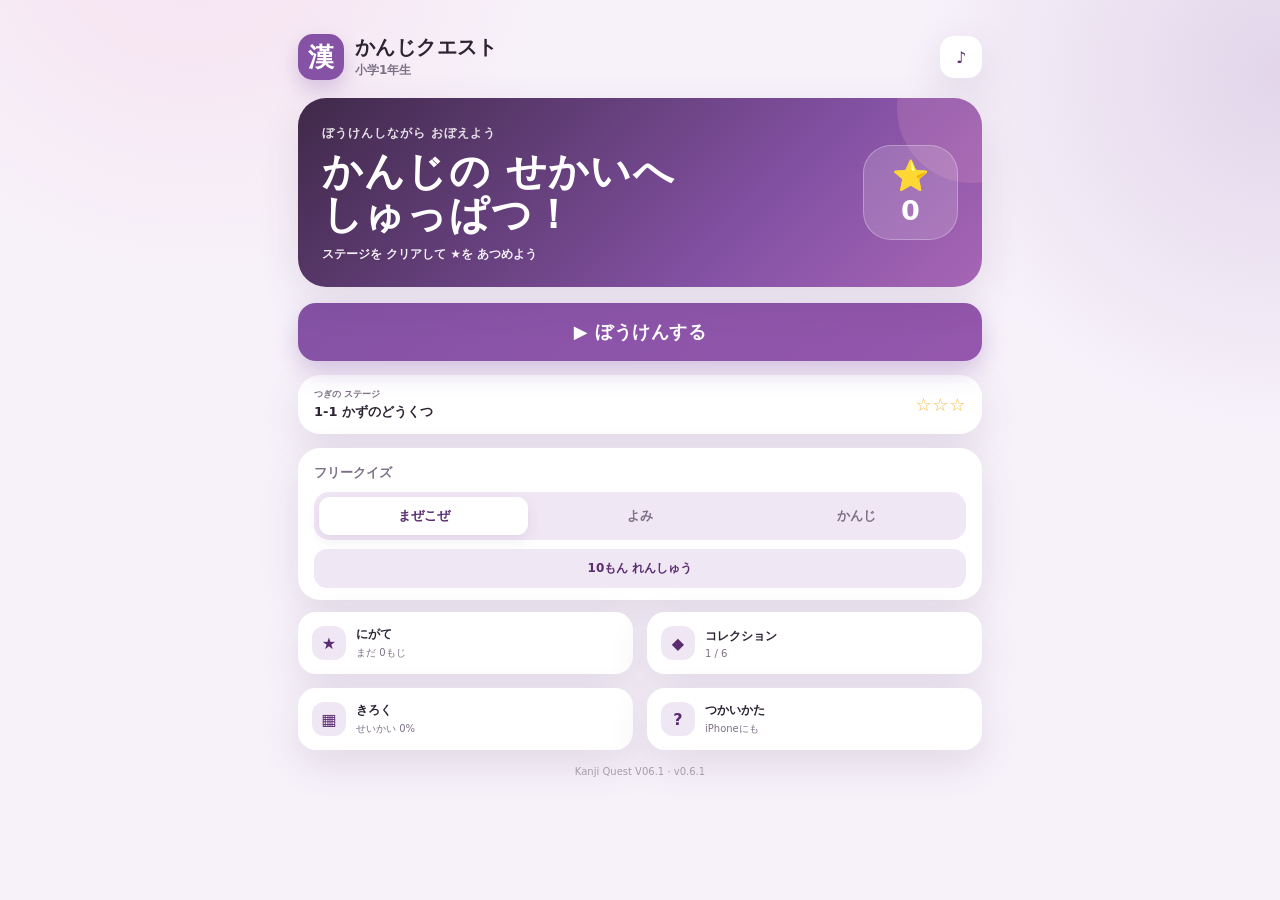
==== commit 151d10a4: "Update Kanji Quest to V06.1" ====
--- a/index.html
+++ b/index.html
@@ -10,7 +10,7 @@
   <link rel="manifest" href="manifest.json" />
   <link rel="apple-touch-icon" href="icons/icon-180.png" />
   <link rel="icon" href="icons/icon-192.png" />
-  <link rel="stylesheet" href="style.css" />
+  <link rel="stylesheet" href="style_v061.css" />
   <title>かんじクエスト</title>
 </head>
 <body>
@@ -78,7 +78,7 @@
         </button>
       </div>
 
-      <footer>Kanji Quest V06 · v0.6.0</footer>
+      <footer>Kanji Quest V06.1 · v0.6.1</footer>
     </section>
 
     <section id="stageView" class="view" aria-label="ステージ">
@@ -232,7 +232,7 @@
     </div>
   </main>
 
-  <script src="questions.js"></script>
-  <script src="app.js"></script>
+  <script src="questions_v061.js"></script>
+  <script src="app_v061.js"></script>
 </body>
 </html>
--- a/style_v061.css
+++ b/style_v061.css
@@ -0,0 +1,731 @@
+:root {
+  --bg: #f7f2fa;
+  --panel: #ffffff;
+  --ink: #2d2433;
+  --muted: #7c7086;
+  --main: #8552a5;
+  --main-dark: #5a2d70;
+  --accent: #f3a6ca;
+  --soft: #f0e7f5;
+  --soft-2: #eadcf2;
+  --danger: #d85c86;
+  --gold: #f4bd45;
+  --shadow: 0 14px 40px rgba(73,39,87,.12);
+  --radius: 22px;
+}
+
+* { box-sizing: border-box; }
+html { min-height: 100%; background: var(--bg); }
+body {
+  margin: 0;
+  min-height: 100vh;
+  min-height: 100dvh;
+  background:
+    radial-gradient(circle at 15% -10%, rgba(243,166,202,.22), transparent 26%),
+    radial-gradient(circle at 100% 8%, rgba(133,82,165,.18), transparent 24%),
+    var(--bg);
+  color: var(--ink);
+  font-family: "Hiragino Sans", "Yu Gothic UI", "Yu Gothic", system-ui, sans-serif;
+  -webkit-tap-highlight-color: transparent;
+}
+
+button { font: inherit; }
+button:focus-visible { outline: 3px solid rgba(133,82,165,.38); outline-offset: 3px; }
+
+.app-shell {
+  width: min(100%, 720px);
+  min-height: 100vh;
+  min-height: 100dvh;
+  margin: 0 auto;
+  padding: max(20px, env(safe-area-inset-top)) max(18px, env(safe-area-inset-right)) max(24px, env(safe-area-inset-bottom)) max(18px, env(safe-area-inset-left));
+}
+
+.view { display: none; animation: fadeIn .18s ease; }
+.view.active { display: block; }
+@keyframes fadeIn { from { opacity: 0; transform: translateY(5px); } to { opacity: 1; transform: translateY(0); } }
+
+.topbar, .quiz-topbar, .page-header {
+  display: flex;
+  align-items: center;
+  justify-content: space-between;
+  gap: 14px;
+  margin-bottom: 18px;
+}
+
+.brand { display: flex; align-items: center; gap: 11px; }
+.logo {
+  width: 46px; height: 46px; border-radius: 15px;
+  display: grid; place-items: center;
+  background: var(--main); color: #fff;
+  font-size: 26px; font-weight: 900;
+  box-shadow: 0 9px 20px rgba(133,82,165,.28);
+}
+.brand h1, .page-header h2 { margin: 0; font-size: 20px; line-height: 1.1; letter-spacing: .02em; }
+.brand p, .page-header p { margin: 4px 0 0; color: var(--muted); font-size: 12px; font-weight: 700; }
+
+.icon-btn {
+  width: 42px; height: 42px; border: 0; border-radius: 14px;
+  background: var(--panel); color: var(--main-dark); box-shadow: var(--shadow);
+  font-weight: 900; cursor: pointer;
+}
+.icon-btn.off { color: #a49aab; text-decoration: line-through; }
+.icon-btn.ghost { background: var(--soft); box-shadow: none; font-size: 20px; }
+
+.hero-card {
+  background: linear-gradient(135deg, #3f2949, #8552a5 68%, #a765b5);
+  border-radius: 28px;
+  padding: 24px;
+  color: #fff;
+  display: flex;
+  align-items: center;
+  justify-content: space-between;
+  gap: 16px;
+  box-shadow: var(--shadow);
+  position: relative;
+  overflow: hidden;
+}
+.hero-card::after {
+  content: "";
+  position: absolute;
+  width: 150px; height: 150px; border-radius: 50%;
+  right: -65px; top: -65px;
+  background: rgba(243,166,202,.18);
+}
+.hero-copy { position: relative; z-index: 1; }
+.hero-copy h2 { margin: 8px 0 10px; font-size: clamp(28px, 7vw, 40px); line-height: 1.08; letter-spacing: .03em; }
+.hero-copy p { margin: 0; font-weight: 700; font-size: 12px; opacity: .92; }
+.eyebrow { font-size: 12px; font-weight: 900; letter-spacing: .08em; opacity: .85; }
+.star-badge {
+  flex: 0 0 auto;
+  min-width: 95px; min-height: 95px; border-radius: 28px;
+  background: rgba(255,255,255,.16);
+  border: 1px solid rgba(255,255,255,.28);
+  display: grid; place-items: center;
+  padding: 12px;
+  position: relative; z-index: 1;
+}
+.star-badge span { font-size: 30px; line-height: 1; }
+.star-badge strong { font-size: 27px; line-height: 1; }
+
+.mode-card, .list-card, .continue-card {
+  margin-top: 14px;
+  padding: 16px;
+  background: var(--panel);
+  border-radius: var(--radius);
+  box-shadow: var(--shadow);
+}
+.compact-card { padding-bottom: 12px; }
+.section-title { font-size: 13px; font-weight: 900; color: var(--muted); margin-bottom: 10px; }
+.segmented { display: grid; grid-template-columns: repeat(3, 1fr); gap: 7px; background: var(--soft); padding: 5px; border-radius: 15px; }
+.mode-btn { border: 0; border-radius: 11px; padding: 10px 6px; background: transparent; color: var(--muted); font-size: 13px; font-weight: 900; cursor: pointer; }
+.mode-btn.active { background: var(--panel); color: var(--main-dark); box-shadow: 0 5px 14px rgba(73,39,87,.09); }
+
+.primary-btn {
+  width: 100%; border: 0; border-radius: 18px; margin-top: 16px; padding: 17px 18px;
+  background: linear-gradient(135deg, var(--main), #9457ad); color: white; font-weight: 900; font-size: 18px; letter-spacing: .03em;
+  box-shadow: 0 10px 25px rgba(133,82,165,.30); cursor: pointer;
+}
+.primary-btn:active { transform: translateY(1px); }
+.primary-btn:disabled { opacity: .45; cursor: not-allowed; }
+.next-btn { margin-top: 12px; }
+.mini-primary {
+  width: 100%; border: 0; border-radius: 13px; margin-top: 9px; padding: 11px;
+  background: var(--soft); color: var(--main-dark); font-size: 12px; font-weight: 900; cursor: pointer;
+}
+
+.continue-card { display: flex; align-items: center; justify-content: space-between; gap: 10px; padding: 13px 16px; }
+.continue-card strong { display: block; margin-top: 2px; font-size: 13px; }
+.tiny-label { display: block; color: var(--muted); font-size: 9px; font-weight: 900; }
+.clear-stars { color: var(--gold); font-size: 18px; letter-spacing: .04em; white-space: nowrap; }
+
+.sub-actions { display: grid; grid-template-columns: 1fr 1fr; gap: 10px; margin-top: 12px; }
+.secondary-btn {
+  border: 0; border-radius: 18px; padding: 14px; background: var(--panel); color: var(--ink); box-shadow: var(--shadow);
+  display: flex; align-items: center; gap: 10px; text-align: left; cursor: pointer;
+}
+.secondary-btn strong { display: block; font-size: 12px; }
+.secondary-btn small { display: block; margin-top: 3px; color: var(--muted); font-size: 10px; }
+.action-icon { width: 34px; height: 34px; border-radius: 12px; display: grid; place-items: center; background: var(--soft); color: var(--main-dark); font-weight: 900; flex: 0 0 auto; }
+.danger-text { display: block; margin: 24px auto 0; border: 0; background: transparent; color: var(--danger); font-size: 12px; font-weight: 800; cursor: pointer; }
+footer { margin-top: 16px; text-align: center; color: #a79cac; font-size: 10px; }
+
+/* Stage map */
+.stage-map { display: grid; gap: 11px; padding-bottom: 20px; }
+.stage-node {
+  border: 0;
+  width: 100%;
+  border-radius: 21px;
+  background: var(--panel);
+  box-shadow: var(--shadow);
+  padding: 15px;
+  display: grid;
+  grid-template-columns: 46px 1fr auto;
+  gap: 12px;
+  align-items: center;
+  color: var(--ink);
+  text-align: left;
+  cursor: pointer;
+  position: relative;
+}
+.stage-node::after {
+  content: "";
+  position: absolute;
+  left: 37px; bottom: -12px;
+  width: 3px; height: 13px; border-radius: 99px;
+  background: var(--soft-2);
+}
+.stage-node:last-child::after { display: none; }
+.stage-node.locked { opacity: .47; filter: saturate(.65); cursor: default; }
+.stage-node.boss { background: linear-gradient(135deg, #4a2b58, #7b458f); color: #fff; }
+.stage-node.boss.locked { background: #c9b8d0; }
+.stage-icon {
+  width: 46px; height: 46px; border-radius: 15px; display: grid; place-items: center;
+  background: var(--soft); color: var(--main-dark); font-weight: 900; font-size: 20px;
+}
+.stage-node.boss .stage-icon { background: rgba(255,255,255,.16); color: #fff; }
+.stage-copy strong { display: block; font-size: 14px; }
+.stage-copy small { display: block; margin-top: 4px; color: var(--muted); font-size: 10px; font-weight: 800; }
+.stage-node.boss .stage-copy small { color: rgba(255,255,255,.75); }
+.stage-stars { color: var(--gold); font-size: 15px; letter-spacing: .02em; }
+.stage-lock { font-size: 17px; }
+
+.quiz-topbar { margin-bottom: 16px; }
+.progress-wrap { flex: 1; }
+.progress-text { margin-bottom: 7px; text-align: center; font-size: 12px; font-weight: 900; color: var(--muted); }
+.progress-track { height: 8px; border-radius: 999px; background: #e8dcef; overflow: hidden; }
+.progress-bar { width: 10%; height: 100%; border-radius: inherit; background: var(--main); transition: width .25s ease; }
+.quiz-status { min-width: 63px; display: grid; justify-items: end; gap: 2px; }
+.mini-score, .combo-mini { font-size: 11px; font-weight: 900; color: var(--main-dark); }
+.combo-mini { color: #a04d72; }
+
+.boss-panel { margin: -4px 0 12px; padding: 12px 14px; border-radius: 17px; background: #493052; color: #fff; box-shadow: var(--shadow); }
+.boss-panel > div:first-child { display: flex; justify-content: space-between; align-items: center; font-size: 11px; }
+.boss-panel strong { font-size: 12px; }
+.boss-track { margin-top: 8px; height: 8px; border-radius: 999px; background: rgba(255,255,255,.18); overflow: hidden; }
+.boss-bar { width: 100%; height: 100%; background: linear-gradient(90deg, #f3a6ca, #fff0f7); border-radius: inherit; transition: width .25s ease; }
+
+.question-card {
+  min-height: 245px;
+  border-radius: 28px;
+  background: var(--panel);
+  box-shadow: var(--shadow);
+  padding: 24px 18px;
+  display: flex; flex-direction: column; align-items: center; justify-content: center;
+  text-align: center;
+}
+.question-kind { display: inline-flex; padding: 5px 10px; border-radius: 999px; background: var(--soft); color: var(--main-dark); font-size: 11px; font-weight: 900; }
+.question-lead { margin-top: 14px; color: var(--muted); font-size: 15px; font-weight: 800; }
+.question-visual { margin-top: 10px; font-size: clamp(64px, 18vw, 94px); line-height: 1; }
+.question-main { margin-top: 14px; font-size: clamp(72px, 22vw, 118px); line-height: 1; font-weight: 900; letter-spacing: .02em; }
+.question-main.reading-prompt { font-size: clamp(42px, 13vw, 76px); }
+.question-main.opposite-prompt { font-size: clamp(64px, 20vw, 98px); }
+.question-sub { margin-top: 10px; min-height: 20px; color: var(--muted); font-size: 13px; font-weight: 700; }
+.combo-banner { margin: 12px auto -2px; width: fit-content; max-width: 100%; padding: 8px 14px; border-radius: 999px; background: #fff0f6; color: #9f4268; font-size: 12px; font-weight: 900; animation: pop .28s ease; }
+@keyframes pop { 0%{ transform: scale(.86); opacity: .3;} 100%{ transform: scale(1); opacity: 1;} }
+
+.answers { display: grid; grid-template-columns: 1fr; gap: 10px; margin-top: 14px; }
+.answer-btn {
+  min-height: 62px;
+  border: 2px solid transparent; border-radius: 18px; padding: 12px 14px;
+  background: var(--panel); color: var(--ink); box-shadow: 0 8px 22px rgba(73,39,87,.09);
+  font-size: 22px; font-weight: 900; cursor: pointer; transition: .15s ease;
+}
+.answer-btn:active { transform: scale(.99); }
+.answer-btn.correct { border-color: var(--main); background: #f1e6f7; color: var(--main-dark); }
+.answer-btn.wrong { border-color: #e9a0ba; background: #fff0f5; color: #ad426a; }
+.answer-btn.dim { opacity: .45; }
+.feedback { min-height: 42px; margin-top: 12px; text-align: center; font-size: 14px; font-weight: 900; }
+.feedback.good { color: var(--main-dark); }
+.feedback.bad { color: #ad5072; }
+.hidden { display: none !important; }
+
+.result-card { margin-top: 3vh; background: var(--panel); border-radius: 30px; padding: 26px 20px; text-align: center; box-shadow: var(--shadow); }
+.result-medal { width: 76px; height: 76px; margin: 0 auto 12px; border-radius: 25px; display: grid; place-items: center; background: #f4e7fa; color: #8b4aa4; font-size: 38px; }
+.result-card h2 { font-size: 29px; margin: 9px 0 6px; }
+.result-card p { color: var(--muted); font-weight: 800; }
+.result-clear-stars { margin: 7px 0; color: var(--gold); font-size: 30px; letter-spacing: .08em; }
+.result-stats { display: grid; grid-template-columns: 1fr 1fr; gap: 10px; margin-top: 17px; }
+.three-stats { grid-template-columns: repeat(3, 1fr); }
+.result-stats div { border-radius: 16px; background: var(--soft); padding: 12px 7px; }
+.result-stats span, .result-stats strong { display: block; }
+.result-stats span { color: var(--muted); font-size: 9px; font-weight: 800; }
+.result-stats strong { margin-top: 4px; font-size: 22px; color: var(--main-dark); }
+.secondary-wide { width: 100%; margin-top: 10px; border: 0; border-radius: 16px; padding: 14px; background: var(--soft); color: var(--main-dark); font-weight: 900; cursor: pointer; }
+.unlock-box { margin-top: 14px; border: 2px solid #e7c8dd; border-radius: 18px; padding: 13px; background: #fff7fb; }
+.unlock-box strong { display: block; color: #8d4467; font-size: 13px; }
+.unlock-box span { display: block; margin-top: 3px; color: var(--muted); font-size: 11px; font-weight: 800; }
+
+/* collection */
+.collection-grid { display: grid; grid-template-columns: 1fr 1fr; gap: 11px; }
+.collection-card { background: var(--panel); border-radius: 21px; padding: 17px 12px; box-shadow: var(--shadow); text-align: center; min-height: 154px; }
+.collection-card.locked { filter: grayscale(.8); opacity: .58; }
+.collection-icon { font-size: 47px; min-height: 58px; display: grid; place-items: center; }
+.collection-card strong { display: block; margin-top: 7px; font-size: 13px; }
+.collection-card small { display: block; margin-top: 5px; color: var(--muted); font-size: 10px; font-weight: 800; }
+.collection-card .need { color: var(--main-dark); }
+
+.page-header { justify-content: flex-start; }
+.record-grid { display: grid; grid-template-columns: 1fr 1fr; gap: 10px; }
+.stat-card { background: var(--panel); border-radius: 20px; padding: 17px; box-shadow: var(--shadow); }
+.stat-card span { display: block; color: var(--muted); font-size: 11px; font-weight: 900; }
+.stat-card strong { display: inline-block; margin-top: 5px; font-size: 27px; }
+.stat-card small { margin-left: 4px; color: var(--muted); font-weight: 800; }
+.kanji-list { display: grid; grid-template-columns: repeat(5, 1fr); gap: 8px; }
+.kanji-chip { border-radius: 14px; background: var(--soft); padding: 10px 4px; text-align: center; }
+.kanji-chip strong { display: block; font-size: 23px; }
+.kanji-chip small { display: block; margin-top: 3px; color: var(--muted); font-size: 9px; font-weight: 800; }
+.history-list, .stage-record-list { display: grid; gap: 8px; }
+.history-row, .stage-record-row { display: grid; grid-template-columns: 1fr auto auto; gap: 10px; align-items: center; padding: 9px 0; border-bottom: 1px solid #eee7f1; font-size: 12px; }
+.history-row:last-child, .stage-record-row:last-child { border-bottom: 0; }
+.history-row span, .stage-record-row span { color: var(--muted); }
+.history-row strong, .stage-record-row strong { color: var(--main-dark); }
+.empty { color: var(--muted); font-size: 12px; font-weight: 800; }
+
+.modal { position: fixed; inset: 0; z-index: 10; background: rgba(36,23,43,.48); display: grid; place-items: center; padding: 20px; }
+.modal-card { position: relative; width: min(100%, 440px); border-radius: 24px; background: var(--panel); padding: 23px; box-shadow: 0 20px 60px rgba(0,0,0,.2); }
+.modal-card h3 { margin: 0 34px 14px 0; font-size: 19px; }
+.modal-card p, .modal-card li { color: var(--muted); font-size: 13px; font-weight: 700; line-height: 1.75; }
+.modal-card ol { padding-left: 1.3em; margin-bottom: 0; }
+.modal-close { position: absolute; right: 14px; top: 14px; width: 34px; height: 34px; border: 0; border-radius: 12px; background: var(--soft); color: var(--main-dark); font-weight: 900; cursor: pointer; }
+
+@media (min-width: 660px) {
+  .app-shell { padding-top: 34px; }
+  .answers { grid-template-columns: repeat(3, 1fr); }
+  .answer-btn { min-height: 80px; }
+  .question-card { min-height: 300px; }
+  .sub-actions { gap: 14px; }
+  .stage-map { grid-template-columns: 1fr 1fr; }
+  .stage-node::after { display: none; }
+  .collection-grid { grid-template-columns: repeat(3, 1fr); }
+}
+
+@media (max-width: 430px) {
+  .hero-card { padding: 19px; }
+  .hero-copy p { font-size: 11px; }
+  .star-badge { min-width: 78px; min-height: 78px; border-radius: 22px; }
+  .three-stats { gap: 7px; }
+  .result-stats div { padding: 10px 5px; }
+}
+
+@media (max-width: 360px) {
+  .sub-actions { grid-template-columns: 1fr; }
+  .kanji-list { grid-template-columns: repeat(4, 1fr); }
+  .collection-grid { grid-template-columns: 1fr; }
+}
+
+
+/* =========================================================
+   V03 Character Adventure
+   Original gothic rabbit mascot: black / purple / pink.
+   ========================================================= */
+.map-guide-card {
+  margin-bottom: 12px; padding: 12px 14px; border-radius: 20px;
+  display: flex; align-items: center; justify-content: space-between; gap: 12px;
+  background: linear-gradient(135deg, #fff, #f3e8f8); box-shadow: var(--shadow);
+}
+.map-guide-copy strong { display:block; margin-top:2px; font-size:13px; }
+.map-guide-copy small { display:block; margin-top:4px; color:var(--muted); font-size:10px; font-weight:800; }
+.map-guide-mascot { width:58px; height:58px; display:grid; place-items:center; flex:0 0 auto; }
+
+.adventure-map { display:grid; gap:14px; padding-bottom:24px; }
+.world-board {
+  position:relative; height:350px; border-radius:28px; overflow:hidden;
+  background:
+    radial-gradient(circle at 12% 16%, rgba(255,255,255,.72) 0 2px, transparent 3px),
+    radial-gradient(circle at 84% 24%, rgba(255,255,255,.58) 0 2px, transparent 3px),
+    radial-gradient(circle at 67% 74%, rgba(255,255,255,.48) 0 2px, transparent 3px),
+    linear-gradient(160deg, #eadcf4, #f9eff7 52%, #ded0ea);
+  box-shadow:var(--shadow); border:1px solid rgba(116,69,139,.08);
+}
+.world-board.world-2 { background:linear-gradient(160deg,#e8def6,#f7edf8 50%,#d8d7f3); }
+.world-title {
+  position:absolute; z-index:6; left:14px; top:12px; right:14px;
+  display:flex; gap:8px; align-items:center; pointer-events:none;
+}
+.world-title > span { width:31px; height:31px; border-radius:11px; display:grid; place-items:center; background:rgba(255,255,255,.72); }
+.world-title strong { display:block; font-size:12px; color:#4e315c; }
+.world-title small { display:block; margin-top:1px; color:#806f88; font-size:9px; font-weight:800; }
+.world-path { position:absolute; inset:45px 12px 8px; width:calc(100% - 24px); height:calc(100% - 53px); z-index:1; overflow:visible; }
+.world-path path { fill:none; stroke:#c19bd3; stroke-width:2.2; stroke-linecap:round; stroke-dasharray:2.2 3; vector-effect:non-scaling-stroke; }
+.world-deco { position:absolute; color:#b07ac6; opacity:.36; font-weight:900; pointer-events:none; }
+.world-deco.d1 { right:9%; top:17%; font-size:22px; }
+.world-deco.d2 { left:9%; top:50%; font-size:25px; }
+.world-deco.d3 { right:13%; bottom:10%; font-size:18px; }
+
+.map-node {
+  position:absolute; z-index:4; transform:translate(-50%,-50%); border:0; background:transparent;
+  width:74px; min-height:82px; padding:0; color:var(--ink); cursor:pointer;
+}
+.map-node-icon {
+  width:48px; height:48px; margin:0 auto; border-radius:17px; display:grid; place-items:center;
+  background:#fff; color:var(--main-dark); box-shadow:0 8px 20px rgba(67,37,82,.16);
+  border:3px solid #d7c0e3; font-size:19px; font-weight:900; transition:.18s ease;
+}
+.map-node.current .map-node-icon { border-color:#8f4fab; box-shadow:0 0 0 6px rgba(143,79,171,.12),0 8px 22px rgba(67,37,82,.2); animation:nodePulse 1.5s ease-in-out infinite; }
+.map-node.boss .map-node-icon { background:linear-gradient(145deg,#4b2e57,#7a438e); border-color:#f3a6ca; color:#fff; }
+.map-node.locked { opacity:.46; filter:saturate(.5); cursor:default; }
+.map-node-label { margin-top:5px; display:block; text-align:center; line-height:1.05; text-shadow:0 1px 0 rgba(255,255,255,.8); }
+.map-node-label strong { display:block; font-size:10px; color:#5d3b69; }
+.map-node-label small { display:block; max-width:82px; margin:2px auto 0; font-size:8px; font-weight:800; color:#76677e; white-space:nowrap; }
+.map-node-label b { display:block; margin-top:2px; font-size:9px; letter-spacing:-.04em; color:#d69d24; }
+@keyframes nodePulse { 50% { transform:translateY(-2px) scale(1.04); } }
+
+/* CSS-drawn original gothic rabbit mascot - closer to the sample mood */
+.goth-bunny {
+  --bun-scale:1;
+  position:relative; width:62px; height:74px; display:block; transform-origin:50% 100%; transform:scale(var(--bun-scale));
+  filter:drop-shadow(0 7px 7px rgba(60,31,72,.20));
+}
+.goth-bunny.mini { --bun-scale:.75; transform:scale(var(--bun-scale)); }
+.bunny-wing { position:absolute; z-index:1; top:36px; width:15px; height:18px; background:linear-gradient(180deg,#473150,#261c2b); border:2px solid #211925; }
+.bunny-wing.wing-l { left:6px; clip-path:polygon(100% 0,20% 28%,86% 50%,0 100%,100% 82%); transform:rotate(-10deg); }
+.bunny-wing.wing-r { right:6px; clip-path:polygon(0 0,80% 28%,14% 50%,100% 100%,0 82%); transform:rotate(10deg); }
+.bunny-ear { position:absolute; z-index:2; top:0; width:18px; height:36px; border-radius:55% 55% 48% 48%; background:#1f1825; border:2px solid #120f16; overflow:hidden; }
+.bunny-ear::after { content:""; position:absolute; inset:4px 4px 7px; border-radius:inherit; background:linear-gradient(#9c5aa8,#ef9bc7); }
+.bunny-ear.ear-l { left:10px; transform:rotate(-16deg); }
+.bunny-ear.ear-r { right:10px; transform:rotate(16deg); }
+.bunny-hood { position:absolute; z-index:3; top:18px; left:6px; width:50px; height:37px; border-radius:53% 53% 47% 47%; background:linear-gradient(180deg,#2b222f,#18131d); border:3px solid #120f16; }
+.bunny-face { position:absolute; z-index:4; top:24px; left:13px; width:36px; height:28px; border-radius:48% 48% 45% 45%; background:#fff8fd; border:2px solid #2b232f; }
+.eye { position:absolute; top:11px; width:4px; height:7px; border-radius:50%; background:#2a2130; }
+.eye-l { left:9px; } .eye-r { right:9px; }
+.cheek { position:absolute; top:18px; width:6px; height:3px; border-radius:50%; background:#f3a6ca; opacity:.82; }
+.cheek-l { left:4px; } .cheek-r { right:4px; }
+.mouth { position:absolute; left:50%; top:17px; width:8px; height:5px; border-bottom:2px solid #5e3b67; border-radius:0 0 50% 50%; transform:translateX(-50%); }
+.tear { display:none; position:absolute; z-index:6; top:16px; width:5px; height:10px; border-radius:60% 40% 60% 40%; background:#71c8ef; box-shadow:0 0 10px rgba(113,200,239,.35); }
+.tear-l { left:5px; transform:rotate(20deg); } .tear-r { right:5px; transform:rotate(-20deg); }
+.bunny-ribbon { position:absolute; z-index:6; top:12px; left:21px; width:22px; height:10px; }
+.bunny-ribbon::before,.bunny-ribbon::after { content:""; position:absolute; top:1px; width:12px; height:10px; border-radius:70% 25% 70% 25%; background:linear-gradient(135deg,#b84fbb,#f19cca); border:1px solid #592d66; }
+.bunny-ribbon::before { left:-4px; transform:rotate(18deg); } .bunny-ribbon::after { right:-4px; transform:scaleX(-1) rotate(18deg); }
+.bunny-skull { position:absolute; z-index:7; top:12px; left:26px; width:12px; height:12px; border-radius:50%; background:#f7bfd9; border:1.5px solid #5d355f; }
+.bunny-skull::before,.bunny-skull::after { content:""; position:absolute; bottom:-4px; width:4px; height:5px; border-radius:0 0 3px 3px; background:#f7bfd9; border:1.5px solid #5d355f; border-top:0; }
+.bunny-skull::before { left:1px; } .bunny-skull::after { right:1px; }
+.bunny-skull i,.bunny-skull b { position:absolute; top:4px; width:2px; height:2px; border-radius:50%; background:#5d355f; }
+.bunny-skull i { left:3px; } .bunny-skull b { right:3px; }
+.bunny-body { position:absolute; z-index:2; left:17px; bottom:0; width:28px; height:25px; border-radius:48% 48% 42% 42%; background:#2f2336; border:2px solid #19131d; }
+.bunny-body::before,.bunny-body::after { content:""; position:absolute; bottom:-3px; width:10px; height:7px; border-radius:50%; background:#2f2336; border:2px solid #19131d; }
+.bunny-body::before { left:-5px; transform:rotate(15deg); } .bunny-body::after { right:-5px; transform:rotate(-15deg); }
+.bunny-body .heart { position:absolute; left:10px; top:5px; width:8px; height:8px; transform:rotate(45deg); background:#e983b8; border-radius:2px; }
+.bunny-body .heart::before,.bunny-body .heart::after { content:""; position:absolute; width:8px; height:8px; border-radius:50%; background:#e983b8; }
+.bunny-body .heart::before { left:-4px; } .bunny-body .heart::after { top:-4px; }
+.goth-bunny::after { content:""; position:absolute; inset:auto auto 14px 6px; width:50px; height:22px; border-radius:50%; background:radial-gradient(ellipse at center, rgba(243,166,202,.28), rgba(243,166,202,0)); opacity:0; transform:scale(.7); pointer-events:none; }
+
+.map-mascot-anchor { position:absolute; z-index:8; width:64px; height:78px; transform:translate(-50%,-89%); pointer-events:none; transition:left .95s cubic-bezier(.2,.8,.25,1), top .95s cubic-bezier(.2,.8,.25,1); }
+.map-mascot-anchor.arrive { animation:mascotArrive .55s ease both; }
+@keyframes mascotArrive { from{opacity:0;transform:translate(-50%,-120%) scale(.65)} to{opacity:1;transform:translate(-50%,-89%) scale(1)} }
+
+/* Quiz journey strip */
+.quest-scene { margin:-2px 0 10px; padding:10px 12px 8px; border-radius:18px; background:rgba(255,255,255,.78); border:1px solid rgba(123,69,143,.08); box-shadow:0 7px 22px rgba(73,39,87,.07); position:relative; overflow:visible; }
+.quest-scene::after { content:""; position:absolute; inset:0; background:radial-gradient(circle at 50% 50%, rgba(255,255,255,.18), transparent 55%); opacity:0; pointer-events:none; }
+.quest-scene.fx-happy::after, .quest-scene.fx-celebrate::after { animation:sceneFlash .9s ease; }
+.quest-scene.fx-sad::after { animation:sceneSad .9s ease; }
+.quest-scene.fx-attack::after { animation:sceneAttack .9s ease; }
+.quest-scene-top { display:flex; justify-content:space-between; gap:10px; align-items:center; }
+.reaction-text { color:#7a5b84; font-size:9px; font-weight:900; }
+.journey-lane { position:relative; height:58px; margin-top:2px; }
+.journey-track { position:absolute; left:20px; right:25px; top:34px; height:7px; border-radius:99px; background:#eadff0; overflow:hidden; }
+.journey-fill { width:0; height:100%; border-radius:inherit; background:linear-gradient(90deg,#a762ba,#f09bc9); transition:width .5s cubic-bezier(.2,.8,.25,1); }
+.journey-track::after { content:"✦  ·  ✦  ·  ✦  ·  ✦"; position:absolute; left:12%; right:10%; top:-16px; text-align:center; color:#cab0d5; font-size:8px; letter-spacing:.5em; white-space:nowrap; }
+.journey-goal { position:absolute; right:0; top:15px; font-size:25px; }
+.quiz-mascot-anchor { position:absolute; z-index:4; left:0%; top:0; width:58px; height:64px; transform:translateX(-18px); transition:left .5s cubic-bezier(.2,.8,.25,1); }
+.quiz-mascot-anchor .goth-bunny { --bun-scale:.82; transform-origin:50% 0; }
+
+/* Mascot reaction animations */
+.goth-bunny.idle { animation:bunnyIdle 1.6s ease-in-out infinite; }
+.goth-bunny.walk { animation:bunnyWalk .22s ease-in-out infinite alternate; }
+.goth-bunny.happy { animation:bunnyHappy .58s cubic-bezier(.2,.85,.28,1) 2; }
+.goth-bunny.celebrate { animation:bunnyCelebrate .48s cubic-bezier(.2,.85,.28,1) 3; }
+.goth-bunny.attack { animation:bunnyAttack .95s cubic-bezier(.25,.95,.2,1) 1; }
+.goth-bunny.sad { animation:bunnySad .65s ease-in-out 1; }
+.goth-bunny.victory { animation:bunnyVictory .7s ease-in-out 3; }
+.goth-bunny.happy::after,.goth-bunny.celebrate::after,.goth-bunny.victory::after { opacity:1; animation:glowBurst .65s ease-out 1; }
+.goth-bunny.sad .tear { display:block; animation:tearDrop .85s ease-in 2; }
+.goth-bunny.sad .mouth { top:19px; border-bottom:0; border-top:2px solid #5e3b67; border-radius:50% 50% 0 0; }
+.goth-bunny.happy .eye,.goth-bunny.celebrate .eye,.goth-bunny.victory .eye { width:5px; height:8px; background:#241a2a; border:0; border-radius:50%; transform:scale(1.08); box-shadow:0 0 0 1px rgba(255,255,255,.08),0 0 8px rgba(229,127,190,.35); }
+.goth-bunny.happy .eye::after,.goth-bunny.celebrate .eye::after,.goth-bunny.victory .eye::after { content:""; position:absolute; width:2px; height:2px; border-radius:50%; background:#fff; left:1px; top:1px; }
+.goth-bunny.happy .mouth,.goth-bunny.celebrate .mouth,.goth-bunny.victory .mouth { top:17px; width:9px; height:6px; border:0; border-radius:0 0 9px 9px; background:#d962a0; box-shadow:inset 0 2px 0 #5e3b67; }
+.goth-bunny.happy .bunny-ribbon,.goth-bunny.celebrate .bunny-ribbon,.goth-bunny.victory .bunny-ribbon { filter:drop-shadow(0 0 8px rgba(240,155,201,.5)); }
+.goth-bunny.attack .bunny-body { transform:rotate(-12deg) translateX(2px); }
+.goth-bunny.attack .bunny-wing.wing-l { animation:wingFlapL .16s linear 5 alternate; }
+.goth-bunny.attack .bunny-wing.wing-r { animation:wingFlapR .16s linear 5 alternate; }
+@keyframes bunnyIdle { 0%,100%{transform:scale(var(--bun-scale))} 50%{transform:translateY(-2px) scale(var(--bun-scale))} }
+@keyframes bunnyWalk { from{transform:translateY(0) rotate(-2deg) scale(var(--bun-scale))} to{transform:translateY(-5px) rotate(2deg) scale(var(--bun-scale))} }
+@keyframes bunnyHappy { 0%,100%{transform:translateY(0) scale(var(--bun-scale))} 34%{transform:translateY(-16px) rotate(-8deg) scale(calc(var(--bun-scale) * 1.05))} 65%{transform:translateY(-9px) rotate(8deg) scale(calc(var(--bun-scale) * 1.02))} }
+@keyframes bunnyCelebrate { 0%,100%{transform:translateY(0) rotate(0) scale(var(--bun-scale))} 25%{transform:translateY(-18px) rotate(-10deg) scale(calc(var(--bun-scale) * 1.06))} 55%{transform:translateY(-8px) rotate(11deg) scale(calc(var(--bun-scale) * 1.02))} 78%{transform:translateY(-16px) rotate(-7deg) scale(calc(var(--bun-scale) * 1.05))} }
+@keyframes bunnyAttack { 0%{transform:translateX(0) scale(var(--bun-scale))} 24%{transform:translateX(10px) translateY(-4px) rotate(-6deg) scale(var(--bun-scale))} 46%{transform:translateX(34px) translateY(-10px) rotate(10deg) scale(calc(var(--bun-scale) * 1.08))} 64%{transform:translateX(42px) translateY(-4px) rotate(-7deg) scale(calc(var(--bun-scale) * 1.06))} 100%{transform:translateX(0) scale(var(--bun-scale))} }
+@keyframes bunnySad { 0%,100%{transform:scale(var(--bun-scale))} 35%{transform:translateY(5px) rotate(-5deg) scale(var(--bun-scale))} 65%{transform:translateY(5px) rotate(5deg) scale(var(--bun-scale))} }
+@keyframes bunnyVictory { 0%,100%{transform:translateY(0) rotate(0) scale(var(--bun-scale))} 30%{transform:translateY(-19px) rotate(-11deg) scale(calc(var(--bun-scale) * 1.07))} 58%{transform:translateY(-9px) rotate(12deg) scale(calc(var(--bun-scale) * 1.03))} 84%{transform:translateY(-18px) rotate(-8deg) scale(calc(var(--bun-scale) * 1.07))} }
+@keyframes tearDrop { from{transform:translateY(-2px);opacity:0} 22%{opacity:1} to{transform:translateY(15px);opacity:0} }
+@keyframes glowBurst { 0%{transform:scale(.6);opacity:0} 35%{opacity:1} 100%{transform:scale(1.25);opacity:0} }
+@keyframes wingFlapL { from{transform:rotate(-10deg)} to{transform:rotate(-24deg)} }
+@keyframes wingFlapR { from{transform:rotate(10deg)} to{transform:rotate(24deg)} }
+@keyframes sceneFlash { 0%{opacity:0} 25%{opacity:1} 100%{opacity:0} }
+@keyframes sceneSad { 0%{opacity:0} 35%{opacity:.65; background:radial-gradient(circle at 50% 50%, rgba(113,200,239,.18), transparent 55%)} 100%{opacity:0} }
+@keyframes sceneAttack { 0%{opacity:0} 30%{opacity:.9; background:linear-gradient(90deg, transparent 0, rgba(243,166,202,.35) 45%, transparent 80%)} 100%{opacity:0} }
+/* V04 includes boss hit, knockback and KO reactions. */
+.boss-head-row { display:flex; justify-content:space-between; align-items:center; font-size:11px; }
+.boss-identity { display:flex; align-items:center; gap:7px; }
+.boss-avatar { width:31px; height:31px; border-radius:11px; display:grid; place-items:center; background:rgba(255,255,255,.13); font-size:20px; }
+.boss-panel > div:first-child { font-size:11px; }
+
+.result-mascot-stage { position:relative; height:80px; display:grid; place-items:center; margin:-4px 0 2px; }
+.result-bunny { --bun-scale:1.1; }
+.result-sparkle { position:absolute; color:#d27bac; opacity:.82; animation:sparkle 1s ease-in-out infinite alternate; }
+.result-sparkle.s1 { left:29%; top:15%; } .result-sparkle.s2 { right:27%; top:7%; animation-delay:.2s; } .result-sparkle.s3 { right:31%; bottom:4%; animation-delay:.4s; }
+@keyframes sparkle { to{transform:scale(1.35) rotate(18deg);opacity:.35} }
+
+@media (min-width:660px) {
+  .adventure-map { grid-template-columns:1fr 1fr; }
+  .world-board { height:390px; }
+}
+@media (max-width:430px) {
+  .world-board { height:335px; }
+  .map-node { width:68px; }
+  .map-node-icon { width:44px;height:44px;border-radius:15px; }
+  .map-node-label small { max-width:76px;font-size:7.5px; }
+  .quest-scene { padding-left:9px;padding-right:9px; }
+}
+
+@media (max-width:430px) {
+  .app-shell { padding-left:max(10px, env(safe-area-inset-left)); padding-right:max(10px, env(safe-area-inset-right)); padding-top:max(8px, env(safe-area-inset-top)); padding-bottom:max(10px, env(safe-area-inset-bottom)); }
+  #quizView.active { min-height:calc(100dvh - 18px); display:flex; flex-direction:column; gap:0; overflow:hidden; }
+  .quiz-topbar { flex:0 0 auto; gap:8px; margin-bottom:6px; }
+  .icon-btn { width:36px; height:36px; border-radius:12px; }
+  .progress-text { margin-bottom:3px; font-size:10px; }
+  .progress-track { height:6px; }
+  .quiz-status { min-width:48px; gap:0; }
+  .mini-score,.combo-mini { font-size:10px; }
+  .quest-scene { flex:0 0 auto; padding:5px 8px 4px; margin:0 0 6px; border-radius:15px; min-height:66px; }
+  .quest-scene-top .tiny-label { font-size:7px; }
+  .reaction-text { font-size:7.5px; }
+  .journey-lane { height:44px; margin-top:0; }
+  .journey-track { top:23px; left:16px; right:22px; height:5px; }
+  .journey-track::after { display:none; }
+  .journey-goal { top:4px; font-size:20px; }
+  .quiz-mascot-anchor { width:46px; height:48px; transform:translateX(-14px); top:-2px; }
+  .quiz-mascot-anchor .goth-bunny { --bun-scale:.62; transform-origin:50% 0; }
+  .boss-panel { flex:0 0 auto; margin:0 0 6px; padding:7px 10px; border-radius:13px; }
+  .boss-avatar { width:25px; height:25px; font-size:16px; }
+  .boss-track { margin-top:5px; height:6px; }
+  .question-card { flex:0 0 auto; min-height:132px; max-height:168px; padding:10px 12px; border-radius:21px; }
+  .question-kind { padding:3px 9px; font-size:9px; }
+  .question-lead { margin-top:7px; font-size:11px; line-height:1.25; }
+  .question-visual { margin-top:5px; font-size:clamp(38px, 10vw, 48px); }
+  .question-main { margin-top:6px; font-size:clamp(46px, 14vw, 66px); }
+  .question-main.reading-prompt { font-size:clamp(24px, 8vw, 38px); }
+  .question-main.opposite-prompt { font-size:clamp(44px, 13vw, 62px); }
+  .question-sub { display:none; }
+  .combo-banner { flex:0 0 auto; margin:5px auto 0; padding:4px 9px; font-size:9.5px; }
+  .answers { flex:0 0 auto; gap:6px; margin-top:7px; }
+  .answers.answer-grid-3 { grid-template-columns:repeat(3,1fr); }
+  .answers.answer-grid-2 { grid-template-columns:repeat(2,1fr); }
+  .answers.answer-grid-2 .answer-btn:last-child:nth-child(odd) { grid-column:1 / -1; }
+  .answer-btn { min-height:45px; border-radius:14px; padding:7px 8px; font-size:18px; line-height:1.1; }
+  .feedback { flex:0 0 auto; min-height:16px; margin-top:4px; font-size:10px; line-height:1.25; }
+  .primary-btn.next-btn { flex:0 0 auto; margin-top:5px; padding:10px 14px; border-radius:14px; font-size:14px; }
+  #resultView.active .result-card { margin-top:0; padding:12px 12px 14px; border-radius:22px; }
+  .result-mascot-stage { height:54px; margin:-2px 0 0; }
+  .result-bunny { --bun-scale:.72; }
+  .result-sparkle { font-size:11px; }
+  .result-medal { width:48px; height:48px; margin:2px auto 5px; border-radius:16px; font-size:25px; }
+  .result-card .eyebrow { font-size:9px; }
+  .result-card h2 { font-size:22px; margin:5px 0 3px; }
+  .result-clear-stars { margin:3px 0; font-size:23px; }
+  .result-card p { margin:4px 0; font-size:12px; }
+  .result-stats { gap:6px; margin-top:8px; }
+  .result-stats div { padding:8px 4px; border-radius:13px; }
+  .result-stats span { font-size:7.5px; }
+  .result-stats strong { margin-top:2px; font-size:18px; }
+  .unlock-box { margin-top:8px; padding:8px; border-radius:14px; }
+  .unlock-box strong { font-size:11px; }
+  .unlock-box span { margin-top:1px; font-size:9px; }
+  #resultView .primary-btn { margin-top:8px; padding:11px 13px; font-size:15px; }
+  #resultView .secondary-wide { margin-top:6px; padding:10px; border-radius:13px; font-size:13px; }
+}
+
+@media (max-width:430px) and (max-height:700px) {
+  .quest-scene { min-height:56px; padding-top:3px; padding-bottom:2px; }
+  .journey-lane { height:34px; }
+  .journey-track { top:19px; }
+  .journey-goal { top:1px; }
+  .quiz-mascot-anchor .goth-bunny { --bun-scale:.54; transform-origin:50% 0; }
+  .question-card { min-height:112px; max-height:138px; padding:8px 10px; }
+  .question-main { font-size:clamp(40px,12vw,56px); }
+  .answer-btn { min-height:41px; font-size:17px; }
+  .feedback { min-height:14px; }
+  .primary-btn.next-btn { padding:8px 12px; }
+}
+
+/* V04 reaction particles and boss hit/KO */
+.quest-scene,.boss-panel { position:relative; }
+.fx-particle { position:absolute; z-index:30; left:50%; top:50%; font-style:normal; font-weight:900; pointer-events:none; transform:translate(-50%,-50%); opacity:0; animation:fxBurst .92s cubic-bezier(.15,.8,.25,1) var(--delay,0s) forwards; }
+.fx-happy,.fx-celebrate,.fx-ko { color:#e878b6; text-shadow:0 0 8px rgba(232,120,182,.38); }
+.fx-sad { color:#67bde9; }
+.fx-attack,.fx-boss { color:#f2b84b; text-shadow:0 0 8px rgba(242,184,75,.4); }
+@keyframes fxBurst { 0%{opacity:0;transform:translate(-50%,-50%) scale(.35) rotate(0)} 18%{opacity:1} 100%{opacity:0;transform:translate(calc(-50% + var(--dx)),calc(-50% + var(--dy))) scale(1.15) rotate(var(--rot))} }
+.quest-scene.fx-happy { animation:sceneBounce .5s ease; }
+.quest-scene.fx-celebrate { animation:sceneParty .75s ease; }
+.quest-scene.fx-sad { animation:sceneWobble .58s ease; }
+.quest-scene.fx-attack { animation:sceneDash .55s ease; }
+@keyframes sceneBounce { 40%{transform:translateY(-3px) scale(1.01)} }
+@keyframes sceneParty { 20%{transform:scale(1.015)} 45%{transform:rotate(-.4deg) scale(1.02)} 70%{transform:rotate(.4deg) scale(1.02)} }
+@keyframes sceneWobble { 25%{transform:translateX(-2px)} 50%{transform:translateX(2px)} 75%{transform:translateX(-1px)} }
+@keyframes sceneDash { 35%{transform:translateX(3px)} 60%{transform:translateX(-2px)} }
+.boss-panel.boss-hit { animation:bossHitPanel .58s ease; box-shadow:0 0 0 3px rgba(255,137,177,.18),0 12px 34px rgba(176,62,111,.25); }
+.boss-avatar-hit { animation:bossAvatarHit .62s cubic-bezier(.2,.85,.3,1); }
+.boss-hit-burst,.boss-ko { position:absolute; z-index:35; right:14px; top:50%; transform:translateY(-50%); font-weight:1000; color:#fff4b8; text-shadow:0 2px 0 #9d3c67,0 0 10px rgba(255,255,255,.35); animation:hitText .78s ease forwards; pointer-events:none; }
+.boss-ko { left:50%; right:auto; top:50%; font-size:28px; color:#fff; }
+.boss-panel.boss-defeated { animation:bossDefeatPanel 1.05s ease forwards; }
+.boss-avatar-ko { animation:bossAvatarKO 1.05s cubic-bezier(.15,.85,.3,1) forwards; }
+@keyframes bossHitPanel { 0%,100%{transform:translateX(0);filter:none} 18%{transform:translateX(-7px);filter:brightness(1.55) saturate(1.3)} 36%{transform:translateX(6px)} 55%{transform:translateX(-4px)} 72%{transform:translateX(2px)} }
+@keyframes bossAvatarHit { 0%{transform:scale(1)} 28%{transform:translateX(10px) rotate(16deg) scale(.86)} 52%{transform:translateX(-5px) rotate(-8deg)} 100%{transform:none} }
+@keyframes hitText { 0%{opacity:0;transform:translateY(-50%) scale(.45)} 25%{opacity:1;transform:translateY(-70%) scale(1.18)} 100%{opacity:0;transform:translateY(-105%) scale(.92)} }
+@keyframes bossDefeatPanel { 0%{filter:none;opacity:1;transform:none} 22%{filter:brightness(1.8);transform:translateX(-7px)} 40%{transform:translateX(7px)} 62%{filter:brightness(1);transform:translateY(-4px) scale(1.01)} 100%{filter:grayscale(.5);opacity:.42;transform:translateY(7px) scale(.96)} }
+@keyframes bossAvatarKO { 0%{transform:none;opacity:1} 35%{transform:translateX(13px) translateY(-10px) rotate(28deg) scale(1.15)} 72%{transform:translateX(28px) translateY(5px) rotate(65deg) scale(.72);opacity:.8} 100%{transform:translateX(42px) translateY(18px) rotate(95deg) scale(.35);opacity:0} }
+
+/* V05 companions + high difficulty compound questions */
+.quest-meta-right { display:flex; align-items:center; justify-content:flex-end; gap:6px; min-width:0; }
+.companion-party { display:inline-flex; align-items:center; gap:2px; white-space:nowrap; }
+.companion-party b { font-size:7px; color:#9a83a4; margin-right:1px; }
+.companion-chip { width:20px; height:20px; display:grid; place-items:center; border-radius:50%; background:#fff; border:1px solid #eadcf2; box-shadow:0 2px 6px rgba(73,39,87,.09); font-size:12px; }
+.companion-party.party-cheer .companion-chip { animation:companionCheer .45s ease 2; }
+.companion-party.party-sad .companion-chip { animation:companionSad .55s ease 1; }
+@keyframes companionCheer { 45%{transform:translateY(-5px) rotate(-6deg) scale(1.12)} 70%{transform:translateY(-2px) rotate(6deg)} }
+@keyframes companionSad { 35%{transform:translateY(2px) rotate(-5deg)} 65%{transform:translateY(2px) rotate(5deg)} }
+.result-companions { min-height:22px; margin:2px auto 4px; display:flex; justify-content:center; align-items:center; gap:4px; color:var(--muted); font-size:8px; font-weight:900; }
+.result-companions .companion-chip { width:23px; height:23px; font-size:14px; }
+.question-main.compound-prompt { font-size:clamp(42px, 13vw, 72px); letter-spacing:.03em; }
+.question-main.compound-reading-prompt { font-size:clamp(28px, 9vw, 48px); }
+.question-kind { white-space:nowrap; }
+@media (max-width:430px) {
+  .quest-scene-top { align-items:flex-start; }
+  .quest-meta-right { gap:4px; }
+  .companion-party b { display:none; }
+  .companion-chip { width:17px; height:17px; font-size:10px; }
+  .reaction-text { max-width:120px; overflow:hidden; text-overflow:ellipsis; white-space:nowrap; }
+  .question-main.compound-prompt { font-size:clamp(34px, 11vw, 52px); }
+  .question-main.compound-reading-prompt { font-size:clamp(22px, 7.5vw, 34px); }
+}
+@media (prefers-reduced-motion: reduce) {
+  .goth-bunny,.map-node.current .map-node-icon,.result-sparkle { animation:none !important; }
+  .map-mascot-anchor,.quiz-mascot-anchor,.journey-fill { transition:none !important; }
+}
+
+.result-bunny.sad ~ .result-sparkle { display:none; }
+
+
+/* V05.1 character visibility / party layout */
+.companion-stage {
+  margin-top:12px;
+  min-height:92px;
+  padding:10px 12px 12px;
+  border-radius:20px;
+  background:linear-gradient(180deg,rgba(255,255,255,.84),rgba(249,241,252,.9));
+  border:1px solid rgba(133,82,165,.09);
+  box-shadow:0 8px 24px rgba(73,39,87,.07);
+}
+.companion-stage:empty { display:none; }
+.companion-stage-title { text-align:center; color:#80668a; font-size:9px; font-weight:900; margin-bottom:5px; }
+.companion-stage-row { display:flex; justify-content:center; align-items:flex-end; gap:10px; }
+.companion-stage-card { width:66px; min-width:0; text-align:center; }
+.companion-stage-card > span {
+  width:46px; height:46px; margin:0 auto; display:grid; place-items:center;
+  border-radius:17px; background:#fff; border:2px solid #eadcf2;
+  box-shadow:0 6px 16px rgba(73,39,87,.11); font-size:29px;
+}
+.companion-stage-card small {
+  display:block; margin-top:4px; color:#7b6982; font-size:7px; line-height:1.15; font-weight:900;
+  overflow:hidden; text-overflow:ellipsis; white-space:nowrap;
+}
+.companion-stage.party-cheer .companion-stage-card > span { animation:companionBigCheer .55s ease 2; }
+.companion-stage.party-sad .companion-stage-card > span { animation:companionBigSad .62s ease 1; }
+@keyframes companionBigCheer { 35%{transform:translateY(-9px) rotate(-7deg) scale(1.14)} 68%{transform:translateY(-3px) rotate(7deg) scale(1.06)} }
+@keyframes companionBigSad { 30%{transform:translateY(3px) rotate(-6deg)} 62%{transform:translateY(3px) rotate(6deg)} }
+.quiz-mascot-anchor.at-goal .goth-bunny { animation:bunnyVictory .7s ease-in-out 2; }
+
+@media (max-width:430px) {
+  .quest-scene { min-height:88px; padding:6px 9px 5px; }
+  .journey-lane { height:60px; }
+  .journey-track { top:35px; left:18px; right:29px; height:6px; }
+  .journey-goal { top:14px; right:1px; font-size:24px; }
+  .quiz-mascot-anchor { width:58px; height:64px; top:0; transform:translateX(-17px); }
+  .quiz-mascot-anchor .goth-bunny { --bun-scale:.78; transform-origin:50% 0; }
+  .companion-chip { width:27px; height:27px; font-size:17px; border-width:1.5px; }
+  .quest-meta-right { gap:5px; }
+  .companion-party { gap:3px; }
+  .reaction-text { max-width:105px; font-size:7.5px; }
+  .companion-stage { margin-top:10px; min-height:88px; padding:8px 8px 10px; }
+  .companion-stage-row { gap:6px; }
+  .companion-stage-card { width:62px; }
+  .companion-stage-card > span { width:44px; height:44px; border-radius:16px; font-size:27px; }
+  .companion-stage-card small { font-size:6.5px; }
+}
+
+@media (max-width:430px) and (max-height:700px) {
+  .quest-scene { min-height:76px; }
+  .journey-lane { height:49px; }
+  .journey-track { top:29px; }
+  .journey-goal { top:8px; font-size:22px; }
+  .quiz-mascot-anchor .goth-bunny { --bun-scale:.69; }
+  .companion-stage { min-height:72px; padding:6px 7px 7px; }
+  .companion-stage-title { margin-bottom:3px; }
+  .companion-stage-card > span { width:36px; height:36px; font-size:22px; }
+  .companion-stage-card small { display:none; }
+}
+
+
+/* V06 unified original companion art */
+.companion-svg { width:100%; height:100%; display:block; overflow:visible; }
+.companion-chip.art { padding:1px; overflow:hidden; background:linear-gradient(180deg,#fff,#f7edf9); }
+.companion-chip.art .companion-svg { width:100%; height:100%; }
+.companion-stage { margin-top:auto !important; min-height:128px; padding:9px 10px 12px; display:block; }
+.companion-stage-title { font-size:10px; margin-bottom:4px; letter-spacing:.04em; }
+.companion-stage-row { min-height:92px; display:flex; align-items:flex-end; justify-content:center; gap:6px; }
+.companion-stage-card { width:76px; flex:0 1 76px; text-align:center; }
+.companion-art-frame {
+  width:68px; height:74px; margin:0 auto; display:block; border-radius:22px;
+  background:radial-gradient(circle at 50% 35%,#fff 0,#fff 42%,#f4e9f7 100%);
+  border:2px solid #e5cfea; box-shadow:0 7px 18px rgba(73,39,87,.12); padding:2px;
+}
+.companion-stage-card small { margin-top:3px; font-size:7px; }
+.companion-stage.party-count-1 .companion-stage-card { width:104px; flex-basis:104px; }
+.companion-stage.party-count-1 .companion-art-frame { width:88px; height:94px; border-radius:26px; }
+.companion-stage.party-count-2 .companion-art-frame { width:80px; height:86px; }
+.companion-stage.party-count-3 .companion-art-frame { width:72px; height:78px; }
+.companion-stage.party-count-4 .companion-art-frame { width:64px; height:70px; }
+.companion-stage.party-cheer .companion-art-frame { animation:companionArtCheer .52s cubic-bezier(.2,.9,.25,1) 2; }
+.companion-stage.party-sad .companion-art-frame { animation:companionArtSad .68s ease 1; filter:saturate(.72); }
+.companion-party.party-cheer .companion-chip.art { animation:companionArtCheer .45s ease 2; }
+.companion-party.party-sad .companion-chip.art { animation:companionArtSad .58s ease 1; }
+@keyframes companionArtCheer { 0%,100%{transform:none} 36%{transform:translateY(-10px) rotate(-7deg) scale(1.08)} 70%{transform:translateY(-3px) rotate(6deg) scale(1.03)} }
+@keyframes companionArtSad { 0%,100%{transform:none} 32%{transform:translateY(4px) rotate(-5deg) scale(.98)} 67%{transform:translateY(4px) rotate(5deg) scale(.98)} }
+
+.collection-icon.art { width:86px; height:86px; margin:0 auto 6px; display:grid; place-items:center; background:transparent; }
+.collection-icon.art .companion-svg { width:82px; height:82px; }
+.locked-silhouette { width:68px; height:68px; display:grid; place-items:center; border-radius:50%; background:#ded2e4; color:#fff; font-size:34px; }
+.result-companions .companion-chip.art { width:34px; height:34px; padding:1px; }
+
+#quizView.active { min-height:calc(100dvh - 24px); display:flex; flex-direction:column; }
+#quizView .companion-stage { margin-top:auto; }
+
+@media (max-width:430px) {
+  .companion-party { gap:2px; }
+  .companion-chip.art { width:25px; height:25px; }
+  .companion-stage { min-height:126px; padding:8px 8px 10px; }
+  .companion-stage-row { min-height:92px; gap:3px; }
+  .companion-stage-card { width:70px; flex-basis:70px; }
+  .companion-stage-card small { font-size:6.5px; }
+  .companion-stage.party-count-1 .companion-stage-card { width:108px; flex-basis:108px; }
+  .companion-stage.party-count-1 .companion-art-frame { width:92px; height:98px; }
+  .companion-stage.party-count-2 .companion-art-frame { width:82px; height:88px; }
+  .companion-stage.party-count-3 .companion-art-frame { width:72px; height:78px; }
+  .companion-stage.party-count-4 .companion-art-frame { width:64px; height:70px; }
+}
+@media (max-width:430px) and (max-height:740px) {
+  .companion-stage { min-height:104px; padding-top:5px; }
+  .companion-stage-row { min-height:74px; }
+  .companion-stage.party-count-1 .companion-art-frame { width:74px; height:80px; }
+  .companion-stage.party-count-2 .companion-art-frame { width:70px; height:76px; }
+  .companion-stage.party-count-3 .companion-art-frame { width:62px; height:68px; }
+  .companion-stage.party-count-4 .companion-art-frame { width:56px; height:62px; }
+  .companion-stage-card small { display:none; }
+}
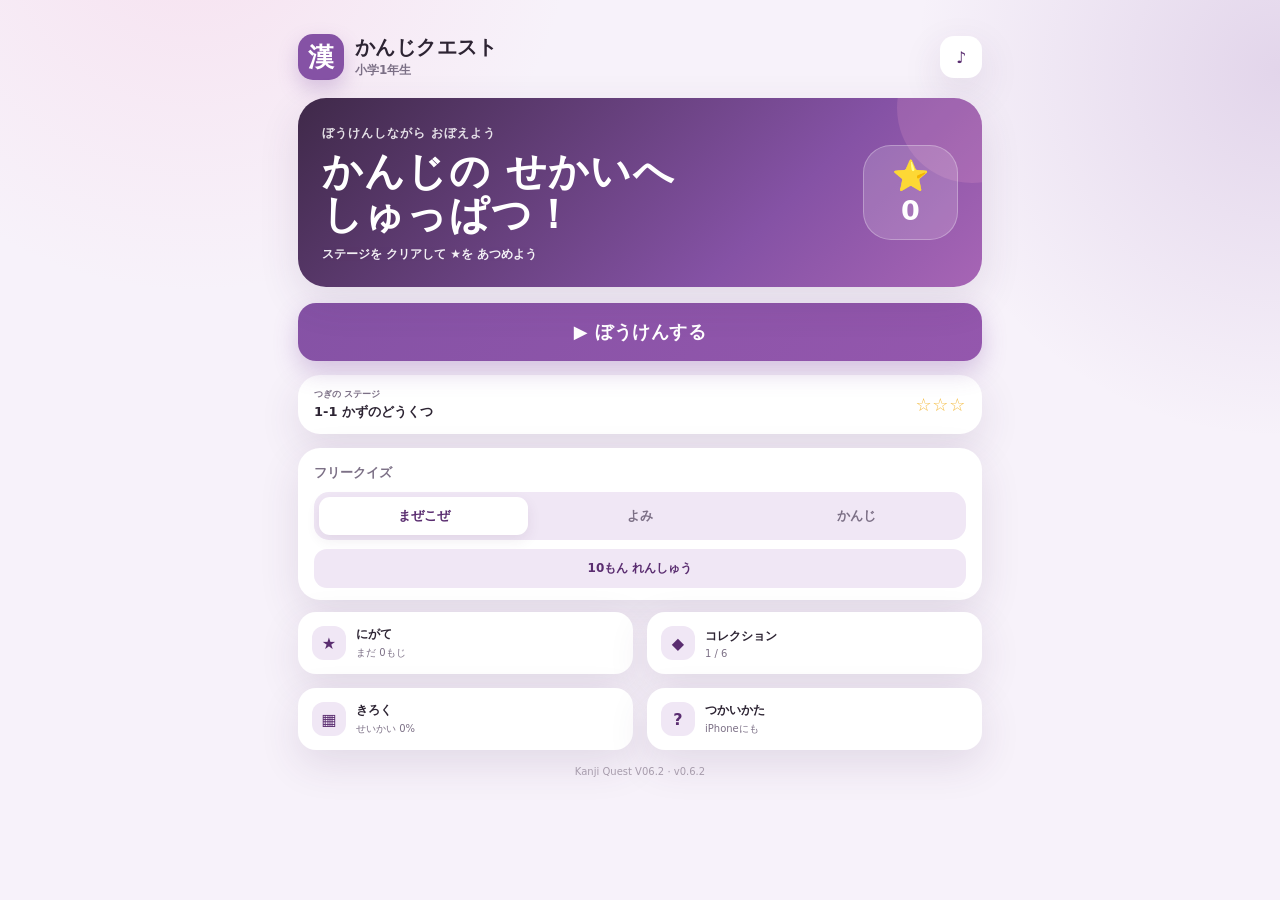
==== commit 597e350f: "Update Kanji Quest to V06.2" ====
--- a/index.html
+++ b/index.html
@@ -10,7 +10,7 @@
   <link rel="manifest" href="manifest.json" />
   <link rel="apple-touch-icon" href="icons/icon-180.png" />
   <link rel="icon" href="icons/icon-192.png" />
-  <link rel="stylesheet" href="style_v061.css" />
+  <link rel="stylesheet" href="style_v062.css" />
   <title>かんじクエスト</title>
 </head>
 <body>
@@ -78,7 +78,7 @@
         </button>
       </div>
 
-      <footer>Kanji Quest V06.1 · v0.6.1</footer>
+      <footer>Kanji Quest V06.2 · v0.6.2</footer>
     </section>
 
     <section id="stageView" class="view" aria-label="ステージ">
@@ -137,12 +137,18 @@
         </div>
       </section>
 
-      <section id="bossPanel" class="boss-panel hidden" aria-label="ボスのHP">
-        <div class="boss-head-row">
-          <div class="boss-identity"><span id="bossAvatar" class="boss-avatar">👾</span><strong id="bossName">もじモンスター</strong></div>
-          <span>HP <b id="bossHp">100</b></span>
-        </div>
-        <div class="boss-track"><div id="bossBar" class="boss-bar"></div></div>
+      <section id="bossPanel" class="boss-panel boss-arena-panel hidden" aria-label="ボスのHP">
+        <div class="boss-arena-row">
+          <div id="bossAvatar" class="boss-avatar boss-avatar-large" aria-hidden="true"><div class="boss-art boss-monster-art"><span class="boss-monster-face">👾</span></div></div>
+          <div class="boss-info">
+            <div class="boss-head-row">
+              <strong id="bossName">もじモンスター</strong>
+              <span class="boss-hp-label">HP <b id="bossHp">100</b></span>
+            </div>
+            <div class="boss-track"><div id="bossBar" class="boss-bar"></div></div>
+            <small class="boss-hint">せいかいで 10ダメージ！</small>
+          </div>
+        </div>
       </section>
 
       <div class="question-card">
@@ -232,7 +238,7 @@
     </div>
   </main>
 
-  <script src="questions_v061.js"></script>
-  <script src="app_v061.js"></script>
+  <script src="questions_v062.js"></script>
+  <script src="app_v062.js"></script>
 </body>
 </html>
--- a/style_v062.css
+++ b/style_v062.css
@@ -0,0 +1,807 @@
+:root {
+  --bg: #f7f2fa;
+  --panel: #ffffff;
+  --ink: #2d2433;
+  --muted: #7c7086;
+  --main: #8552a5;
+  --main-dark: #5a2d70;
+  --accent: #f3a6ca;
+  --soft: #f0e7f5;
+  --soft-2: #eadcf2;
+  --danger: #d85c86;
+  --gold: #f4bd45;
+  --shadow: 0 14px 40px rgba(73,39,87,.12);
+  --radius: 22px;
+}
+
+* { box-sizing: border-box; }
+html { min-height: 100%; background: var(--bg); }
+body {
+  margin: 0;
+  min-height: 100vh;
+  min-height: 100dvh;
+  background:
+    radial-gradient(circle at 15% -10%, rgba(243,166,202,.22), transparent 26%),
+    radial-gradient(circle at 100% 8%, rgba(133,82,165,.18), transparent 24%),
+    var(--bg);
+  color: var(--ink);
+  font-family: "Hiragino Sans", "Yu Gothic UI", "Yu Gothic", system-ui, sans-serif;
+  -webkit-tap-highlight-color: transparent;
+}
+
+button { font: inherit; }
+button:focus-visible { outline: 3px solid rgba(133,82,165,.38); outline-offset: 3px; }
+
+.app-shell {
+  width: min(100%, 720px);
+  min-height: 100vh;
+  min-height: 100dvh;
+  margin: 0 auto;
+  padding: max(20px, env(safe-area-inset-top)) max(18px, env(safe-area-inset-right)) max(24px, env(safe-area-inset-bottom)) max(18px, env(safe-area-inset-left));
+}
+
+.view { display: none; animation: fadeIn .18s ease; }
+.view.active { display: block; }
+@keyframes fadeIn { from { opacity: 0; transform: translateY(5px); } to { opacity: 1; transform: translateY(0); } }
+
+.topbar, .quiz-topbar, .page-header {
+  display: flex;
+  align-items: center;
+  justify-content: space-between;
+  gap: 14px;
+  margin-bottom: 18px;
+}
+
+.brand { display: flex; align-items: center; gap: 11px; }
+.logo {
+  width: 46px; height: 46px; border-radius: 15px;
+  display: grid; place-items: center;
+  background: var(--main); color: #fff;
+  font-size: 26px; font-weight: 900;
+  box-shadow: 0 9px 20px rgba(133,82,165,.28);
+}
+.brand h1, .page-header h2 { margin: 0; font-size: 20px; line-height: 1.1; letter-spacing: .02em; }
+.brand p, .page-header p { margin: 4px 0 0; color: var(--muted); font-size: 12px; font-weight: 700; }
+
+.icon-btn {
+  width: 42px; height: 42px; border: 0; border-radius: 14px;
+  background: var(--panel); color: var(--main-dark); box-shadow: var(--shadow);
+  font-weight: 900; cursor: pointer;
+}
+.icon-btn.off { color: #a49aab; text-decoration: line-through; }
+.icon-btn.ghost { background: var(--soft); box-shadow: none; font-size: 20px; }
+
+.hero-card {
+  background: linear-gradient(135deg, #3f2949, #8552a5 68%, #a765b5);
+  border-radius: 28px;
+  padding: 24px;
+  color: #fff;
+  display: flex;
+  align-items: center;
+  justify-content: space-between;
+  gap: 16px;
+  box-shadow: var(--shadow);
+  position: relative;
+  overflow: hidden;
+}
+.hero-card::after {
+  content: "";
+  position: absolute;
+  width: 150px; height: 150px; border-radius: 50%;
+  right: -65px; top: -65px;
+  background: rgba(243,166,202,.18);
+}
+.hero-copy { position: relative; z-index: 1; }
+.hero-copy h2 { margin: 8px 0 10px; font-size: clamp(28px, 7vw, 40px); line-height: 1.08; letter-spacing: .03em; }
+.hero-copy p { margin: 0; font-weight: 700; font-size: 12px; opacity: .92; }
+.eyebrow { font-size: 12px; font-weight: 900; letter-spacing: .08em; opacity: .85; }
+.star-badge {
+  flex: 0 0 auto;
+  min-width: 95px; min-height: 95px; border-radius: 28px;
+  background: rgba(255,255,255,.16);
+  border: 1px solid rgba(255,255,255,.28);
+  display: grid; place-items: center;
+  padding: 12px;
+  position: relative; z-index: 1;
+}
+.star-badge span { font-size: 30px; line-height: 1; }
+.star-badge strong { font-size: 27px; line-height: 1; }
+
+.mode-card, .list-card, .continue-card {
+  margin-top: 14px;
+  padding: 16px;
+  background: var(--panel);
+  border-radius: var(--radius);
+  box-shadow: var(--shadow);
+}
+.compact-card { padding-bottom: 12px; }
+.section-title { font-size: 13px; font-weight: 900; color: var(--muted); margin-bottom: 10px; }
+.segmented { display: grid; grid-template-columns: repeat(3, 1fr); gap: 7px; background: var(--soft); padding: 5px; border-radius: 15px; }
+.mode-btn { border: 0; border-radius: 11px; padding: 10px 6px; background: transparent; color: var(--muted); font-size: 13px; font-weight: 900; cursor: pointer; }
+.mode-btn.active { background: var(--panel); color: var(--main-dark); box-shadow: 0 5px 14px rgba(73,39,87,.09); }
+
+.primary-btn {
+  width: 100%; border: 0; border-radius: 18px; margin-top: 16px; padding: 17px 18px;
+  background: linear-gradient(135deg, var(--main), #9457ad); color: white; font-weight: 900; font-size: 18px; letter-spacing: .03em;
+  box-shadow: 0 10px 25px rgba(133,82,165,.30); cursor: pointer;
+}
+.primary-btn:active { transform: translateY(1px); }
+.primary-btn:disabled { opacity: .45; cursor: not-allowed; }
+.next-btn { margin-top: 12px; }
+.mini-primary {
+  width: 100%; border: 0; border-radius: 13px; margin-top: 9px; padding: 11px;
+  background: var(--soft); color: var(--main-dark); font-size: 12px; font-weight: 900; cursor: pointer;
+}
+
+.continue-card { display: flex; align-items: center; justify-content: space-between; gap: 10px; padding: 13px 16px; }
+.continue-card strong { display: block; margin-top: 2px; font-size: 13px; }
+.tiny-label { display: block; color: var(--muted); font-size: 9px; font-weight: 900; }
+.clear-stars { color: var(--gold); font-size: 18px; letter-spacing: .04em; white-space: nowrap; }
+
+.sub-actions { display: grid; grid-template-columns: 1fr 1fr; gap: 10px; margin-top: 12px; }
+.secondary-btn {
+  border: 0; border-radius: 18px; padding: 14px; background: var(--panel); color: var(--ink); box-shadow: var(--shadow);
+  display: flex; align-items: center; gap: 10px; text-align: left; cursor: pointer;
+}
+.secondary-btn strong { display: block; font-size: 12px; }
+.secondary-btn small { display: block; margin-top: 3px; color: var(--muted); font-size: 10px; }
+.action-icon { width: 34px; height: 34px; border-radius: 12px; display: grid; place-items: center; background: var(--soft); color: var(--main-dark); font-weight: 900; flex: 0 0 auto; }
+.danger-text { display: block; margin: 24px auto 0; border: 0; background: transparent; color: var(--danger); font-size: 12px; font-weight: 800; cursor: pointer; }
+footer { margin-top: 16px; text-align: center; color: #a79cac; font-size: 10px; }
+
+/* Stage map */
+.stage-map { display: grid; gap: 11px; padding-bottom: 20px; }
+.stage-node {
+  border: 0;
+  width: 100%;
+  border-radius: 21px;
+  background: var(--panel);
+  box-shadow: var(--shadow);
+  padding: 15px;
+  display: grid;
+  grid-template-columns: 46px 1fr auto;
+  gap: 12px;
+  align-items: center;
+  color: var(--ink);
+  text-align: left;
+  cursor: pointer;
+  position: relative;
+}
+.stage-node::after {
+  content: "";
+  position: absolute;
+  left: 37px; bottom: -12px;
+  width: 3px; height: 13px; border-radius: 99px;
+  background: var(--soft-2);
+}
+.stage-node:last-child::after { display: none; }
+.stage-node.locked { opacity: .47; filter: saturate(.65); cursor: default; }
+.stage-node.boss { background: linear-gradient(135deg, #4a2b58, #7b458f); color: #fff; }
+.stage-node.boss.locked { background: #c9b8d0; }
+.stage-icon {
+  width: 46px; height: 46px; border-radius: 15px; display: grid; place-items: center;
+  background: var(--soft); color: var(--main-dark); font-weight: 900; font-size: 20px;
+}
+.stage-node.boss .stage-icon { background: rgba(255,255,255,.16); color: #fff; }
+.stage-copy strong { display: block; font-size: 14px; }
+.stage-copy small { display: block; margin-top: 4px; color: var(--muted); font-size: 10px; font-weight: 800; }
+.stage-node.boss .stage-copy small { color: rgba(255,255,255,.75); }
+.stage-stars { color: var(--gold); font-size: 15px; letter-spacing: .02em; }
+.stage-lock { font-size: 17px; }
+
+.quiz-topbar { margin-bottom: 16px; }
+.progress-wrap { flex: 1; }
+.progress-text { margin-bottom: 7px; text-align: center; font-size: 12px; font-weight: 900; color: var(--muted); }
+.progress-track { height: 8px; border-radius: 999px; background: #e8dcef; overflow: hidden; }
+.progress-bar { width: 10%; height: 100%; border-radius: inherit; background: var(--main); transition: width .25s ease; }
+.quiz-status { min-width: 63px; display: grid; justify-items: end; gap: 2px; }
+.mini-score, .combo-mini { font-size: 11px; font-weight: 900; color: var(--main-dark); }
+.combo-mini { color: #a04d72; }
+
+.boss-panel { margin: -4px 0 12px; padding: 12px 14px; border-radius: 17px; background: #493052; color: #fff; box-shadow: var(--shadow); }
+.boss-panel > div:first-child { display: flex; justify-content: space-between; align-items: center; font-size: 11px; }
+.boss-panel strong { font-size: 12px; }
+.boss-track { margin-top: 8px; height: 8px; border-radius: 999px; background: rgba(255,255,255,.18); overflow: hidden; }
+.boss-bar { width: 100%; height: 100%; background: linear-gradient(90deg, #f3a6ca, #fff0f7); border-radius: inherit; transition: width .25s ease; }
+
+.question-card {
+  min-height: 245px;
+  border-radius: 28px;
+  background: var(--panel);
+  box-shadow: var(--shadow);
+  padding: 24px 18px;
+  display: flex; flex-direction: column; align-items: center; justify-content: center;
+  text-align: center;
+}
+.question-kind { display: inline-flex; padding: 5px 10px; border-radius: 999px; background: var(--soft); color: var(--main-dark); font-size: 11px; font-weight: 900; }
+.question-lead { margin-top: 14px; color: var(--muted); font-size: 15px; font-weight: 800; }
+.question-visual { margin-top: 10px; font-size: clamp(64px, 18vw, 94px); line-height: 1; }
+.question-main { margin-top: 14px; font-size: clamp(72px, 22vw, 118px); line-height: 1; font-weight: 900; letter-spacing: .02em; }
+.question-main.reading-prompt { font-size: clamp(42px, 13vw, 76px); }
+.question-main.opposite-prompt { font-size: clamp(64px, 20vw, 98px); }
+.question-sub { margin-top: 10px; min-height: 20px; color: var(--muted); font-size: 13px; font-weight: 700; }
+.combo-banner { margin: 12px auto -2px; width: fit-content; max-width: 100%; padding: 8px 14px; border-radius: 999px; background: #fff0f6; color: #9f4268; font-size: 12px; font-weight: 900; animation: pop .28s ease; }
+@keyframes pop { 0%{ transform: scale(.86); opacity: .3;} 100%{ transform: scale(1); opacity: 1;} }
+
+.answers { display: grid; grid-template-columns: 1fr; gap: 10px; margin-top: 14px; }
+.answer-btn {
+  min-height: 62px;
+  border: 2px solid transparent; border-radius: 18px; padding: 12px 14px;
+  background: var(--panel); color: var(--ink); box-shadow: 0 8px 22px rgba(73,39,87,.09);
+  font-size: 22px; font-weight: 900; cursor: pointer; transition: .15s ease;
+}
+.answer-btn:active { transform: scale(.99); }
+.answer-btn.correct { border-color: var(--main); background: #f1e6f7; color: var(--main-dark); }
+.answer-btn.wrong { border-color: #e9a0ba; background: #fff0f5; color: #ad426a; }
+.answer-btn.dim { opacity: .45; }
+.feedback { min-height: 42px; margin-top: 12px; text-align: center; font-size: 14px; font-weight: 900; }
+.feedback.good { color: var(--main-dark); }
+.feedback.bad { color: #ad5072; }
+.hidden { display: none !important; }
+
+.result-card { margin-top: 3vh; background: var(--panel); border-radius: 30px; padding: 26px 20px; text-align: center; box-shadow: var(--shadow); }
+.result-medal { width: 76px; height: 76px; margin: 0 auto 12px; border-radius: 25px; display: grid; place-items: center; background: #f4e7fa; color: #8b4aa4; font-size: 38px; }
+.result-card h2 { font-size: 29px; margin: 9px 0 6px; }
+.result-card p { color: var(--muted); font-weight: 800; }
+.result-clear-stars { margin: 7px 0; color: var(--gold); font-size: 30px; letter-spacing: .08em; }
+.result-stats { display: grid; grid-template-columns: 1fr 1fr; gap: 10px; margin-top: 17px; }
+.three-stats { grid-template-columns: repeat(3, 1fr); }
+.result-stats div { border-radius: 16px; background: var(--soft); padding: 12px 7px; }
+.result-stats span, .result-stats strong { display: block; }
+.result-stats span { color: var(--muted); font-size: 9px; font-weight: 800; }
+.result-stats strong { margin-top: 4px; font-size: 22px; color: var(--main-dark); }
+.secondary-wide { width: 100%; margin-top: 10px; border: 0; border-radius: 16px; padding: 14px; background: var(--soft); color: var(--main-dark); font-weight: 900; cursor: pointer; }
+.unlock-box { margin-top: 14px; border: 2px solid #e7c8dd; border-radius: 18px; padding: 13px; background: #fff7fb; }
+.unlock-box strong { display: block; color: #8d4467; font-size: 13px; }
+.unlock-box span { display: block; margin-top: 3px; color: var(--muted); font-size: 11px; font-weight: 800; }
+
+/* collection */
+.collection-grid { display: grid; grid-template-columns: 1fr 1fr; gap: 11px; }
+.collection-card { background: var(--panel); border-radius: 21px; padding: 17px 12px; box-shadow: var(--shadow); text-align: center; min-height: 154px; }
+.collection-card.locked { filter: grayscale(.8); opacity: .58; }
+.collection-icon { font-size: 47px; min-height: 58px; display: grid; place-items: center; }
+.collection-card strong { display: block; margin-top: 7px; font-size: 13px; }
+.collection-card small { display: block; margin-top: 5px; color: var(--muted); font-size: 10px; font-weight: 800; }
+.collection-card .need { color: var(--main-dark); }
+
+.page-header { justify-content: flex-start; }
+.record-grid { display: grid; grid-template-columns: 1fr 1fr; gap: 10px; }
+.stat-card { background: var(--panel); border-radius: 20px; padding: 17px; box-shadow: var(--shadow); }
+.stat-card span { display: block; color: var(--muted); font-size: 11px; font-weight: 900; }
+.stat-card strong { display: inline-block; margin-top: 5px; font-size: 27px; }
+.stat-card small { margin-left: 4px; color: var(--muted); font-weight: 800; }
+.kanji-list { display: grid; grid-template-columns: repeat(5, 1fr); gap: 8px; }
+.kanji-chip { border-radius: 14px; background: var(--soft); padding: 10px 4px; text-align: center; }
+.kanji-chip strong { display: block; font-size: 23px; }
+.kanji-chip small { display: block; margin-top: 3px; color: var(--muted); font-size: 9px; font-weight: 800; }
+.history-list, .stage-record-list { display: grid; gap: 8px; }
+.history-row, .stage-record-row { display: grid; grid-template-columns: 1fr auto auto; gap: 10px; align-items: center; padding: 9px 0; border-bottom: 1px solid #eee7f1; font-size: 12px; }
+.history-row:last-child, .stage-record-row:last-child { border-bottom: 0; }
+.history-row span, .stage-record-row span { color: var(--muted); }
+.history-row strong, .stage-record-row strong { color: var(--main-dark); }
+.empty { color: var(--muted); font-size: 12px; font-weight: 800; }
+
+.modal { position: fixed; inset: 0; z-index: 10; background: rgba(36,23,43,.48); display: grid; place-items: center; padding: 20px; }
+.modal-card { position: relative; width: min(100%, 440px); border-radius: 24px; background: var(--panel); padding: 23px; box-shadow: 0 20px 60px rgba(0,0,0,.2); }
+.modal-card h3 { margin: 0 34px 14px 0; font-size: 19px; }
+.modal-card p, .modal-card li { color: var(--muted); font-size: 13px; font-weight: 700; line-height: 1.75; }
+.modal-card ol { padding-left: 1.3em; margin-bottom: 0; }
+.modal-close { position: absolute; right: 14px; top: 14px; width: 34px; height: 34px; border: 0; border-radius: 12px; background: var(--soft); color: var(--main-dark); font-weight: 900; cursor: pointer; }
+
+@media (min-width: 660px) {
+  .app-shell { padding-top: 34px; }
+  .answers { grid-template-columns: repeat(3, 1fr); }
+  .answer-btn { min-height: 80px; }
+  .question-card { min-height: 300px; }
+  .sub-actions { gap: 14px; }
+  .stage-map { grid-template-columns: 1fr 1fr; }
+  .stage-node::after { display: none; }
+  .collection-grid { grid-template-columns: repeat(3, 1fr); }
+}
+
+@media (max-width: 430px) {
+  .hero-card { padding: 19px; }
+  .hero-copy p { font-size: 11px; }
+  .star-badge { min-width: 78px; min-height: 78px; border-radius: 22px; }
+  .three-stats { gap: 7px; }
+  .result-stats div { padding: 10px 5px; }
+}
+
+@media (max-width: 360px) {
+  .sub-actions { grid-template-columns: 1fr; }
+  .kanji-list { grid-template-columns: repeat(4, 1fr); }
+  .collection-grid { grid-template-columns: 1fr; }
+}
+
+
+/* =========================================================
+   V03 Character Adventure
+   Original gothic rabbit mascot: black / purple / pink.
+   ========================================================= */
+.map-guide-card {
+  margin-bottom: 12px; padding: 12px 14px; border-radius: 20px;
+  display: flex; align-items: center; justify-content: space-between; gap: 12px;
+  background: linear-gradient(135deg, #fff, #f3e8f8); box-shadow: var(--shadow);
+}
+.map-guide-copy strong { display:block; margin-top:2px; font-size:13px; }
+.map-guide-copy small { display:block; margin-top:4px; color:var(--muted); font-size:10px; font-weight:800; }
+.map-guide-mascot { width:58px; height:58px; display:grid; place-items:center; flex:0 0 auto; }
+
+.adventure-map { display:grid; gap:14px; padding-bottom:24px; }
+.world-board {
+  position:relative; height:350px; border-radius:28px; overflow:hidden;
+  background:
+    radial-gradient(circle at 12% 16%, rgba(255,255,255,.72) 0 2px, transparent 3px),
+    radial-gradient(circle at 84% 24%, rgba(255,255,255,.58) 0 2px, transparent 3px),
+    radial-gradient(circle at 67% 74%, rgba(255,255,255,.48) 0 2px, transparent 3px),
+    linear-gradient(160deg, #eadcf4, #f9eff7 52%, #ded0ea);
+  box-shadow:var(--shadow); border:1px solid rgba(116,69,139,.08);
+}
+.world-board.world-2 { background:linear-gradient(160deg,#e8def6,#f7edf8 50%,#d8d7f3); }
+.world-title {
+  position:absolute; z-index:6; left:14px; top:12px; right:14px;
+  display:flex; gap:8px; align-items:center; pointer-events:none;
+}
+.world-title > span { width:31px; height:31px; border-radius:11px; display:grid; place-items:center; background:rgba(255,255,255,.72); }
+.world-title strong { display:block; font-size:12px; color:#4e315c; }
+.world-title small { display:block; margin-top:1px; color:#806f88; font-size:9px; font-weight:800; }
+.world-path { position:absolute; inset:45px 12px 8px; width:calc(100% - 24px); height:calc(100% - 53px); z-index:1; overflow:visible; }
+.world-path path { fill:none; stroke:#c19bd3; stroke-width:2.2; stroke-linecap:round; stroke-dasharray:2.2 3; vector-effect:non-scaling-stroke; }
+.world-deco { position:absolute; color:#b07ac6; opacity:.36; font-weight:900; pointer-events:none; }
+.world-deco.d1 { right:9%; top:17%; font-size:22px; }
+.world-deco.d2 { left:9%; top:50%; font-size:25px; }
+.world-deco.d3 { right:13%; bottom:10%; font-size:18px; }
+
+.map-node {
+  position:absolute; z-index:4; transform:translate(-50%,-50%); border:0; background:transparent;
+  width:74px; min-height:82px; padding:0; color:var(--ink); cursor:pointer;
+}
+.map-node-icon {
+  width:48px; height:48px; margin:0 auto; border-radius:17px; display:grid; place-items:center;
+  background:#fff; color:var(--main-dark); box-shadow:0 8px 20px rgba(67,37,82,.16);
+  border:3px solid #d7c0e3; font-size:19px; font-weight:900; transition:.18s ease;
+}
+.map-node.current .map-node-icon { border-color:#8f4fab; box-shadow:0 0 0 6px rgba(143,79,171,.12),0 8px 22px rgba(67,37,82,.2); animation:nodePulse 1.5s ease-in-out infinite; }
+.map-node.boss .map-node-icon { background:linear-gradient(145deg,#4b2e57,#7a438e); border-color:#f3a6ca; color:#fff; }
+.map-node.locked { opacity:.46; filter:saturate(.5); cursor:default; }
+.map-node-label { margin-top:5px; display:block; text-align:center; line-height:1.05; text-shadow:0 1px 0 rgba(255,255,255,.8); }
+.map-node-label strong { display:block; font-size:10px; color:#5d3b69; }
+.map-node-label small { display:block; max-width:82px; margin:2px auto 0; font-size:8px; font-weight:800; color:#76677e; white-space:nowrap; }
+.map-node-label b { display:block; margin-top:2px; font-size:9px; letter-spacing:-.04em; color:#d69d24; }
+@keyframes nodePulse { 50% { transform:translateY(-2px) scale(1.04); } }
+
+/* CSS-drawn original gothic rabbit mascot - closer to the sample mood */
+.goth-bunny {
+  --bun-scale:1;
+  position:relative; width:62px; height:74px; display:block; transform-origin:50% 100%; transform:scale(var(--bun-scale));
+  filter:drop-shadow(0 7px 7px rgba(60,31,72,.20));
+}
+.goth-bunny.mini { --bun-scale:.75; transform:scale(var(--bun-scale)); }
+.bunny-wing { position:absolute; z-index:1; top:36px; width:15px; height:18px; background:linear-gradient(180deg,#473150,#261c2b); border:2px solid #211925; }
+.bunny-wing.wing-l { left:6px; clip-path:polygon(100% 0,20% 28%,86% 50%,0 100%,100% 82%); transform:rotate(-10deg); }
+.bunny-wing.wing-r { right:6px; clip-path:polygon(0 0,80% 28%,14% 50%,100% 100%,0 82%); transform:rotate(10deg); }
+.bunny-ear { position:absolute; z-index:2; top:0; width:18px; height:36px; border-radius:55% 55% 48% 48%; background:#1f1825; border:2px solid #120f16; overflow:hidden; }
+.bunny-ear::after { content:""; position:absolute; inset:4px 4px 7px; border-radius:inherit; background:linear-gradient(#9c5aa8,#ef9bc7); }
+.bunny-ear.ear-l { left:10px; transform:rotate(-16deg); }
+.bunny-ear.ear-r { right:10px; transform:rotate(16deg); }
+.bunny-hood { position:absolute; z-index:3; top:18px; left:6px; width:50px; height:37px; border-radius:53% 53% 47% 47%; background:linear-gradient(180deg,#2b222f,#18131d); border:3px solid #120f16; }
+.bunny-face { position:absolute; z-index:4; top:24px; left:13px; width:36px; height:28px; border-radius:48% 48% 45% 45%; background:#fff8fd; border:2px solid #2b232f; }
+.eye { position:absolute; top:11px; width:4px; height:7px; border-radius:50%; background:#2a2130; }
+.eye-l { left:9px; } .eye-r { right:9px; }
+.cheek { position:absolute; top:18px; width:6px; height:3px; border-radius:50%; background:#f3a6ca; opacity:.82; }
+.cheek-l { left:4px; } .cheek-r { right:4px; }
+.mouth { position:absolute; left:50%; top:17px; width:8px; height:5px; border-bottom:2px solid #5e3b67; border-radius:0 0 50% 50%; transform:translateX(-50%); }
+.tear { display:none; position:absolute; z-index:6; top:16px; width:5px; height:10px; border-radius:60% 40% 60% 40%; background:#71c8ef; box-shadow:0 0 10px rgba(113,200,239,.35); }
+.tear-l { left:5px; transform:rotate(20deg); } .tear-r { right:5px; transform:rotate(-20deg); }
+.bunny-ribbon { position:absolute; z-index:6; top:12px; left:21px; width:22px; height:10px; }
+.bunny-ribbon::before,.bunny-ribbon::after { content:""; position:absolute; top:1px; width:12px; height:10px; border-radius:70% 25% 70% 25%; background:linear-gradient(135deg,#b84fbb,#f19cca); border:1px solid #592d66; }
+.bunny-ribbon::before { left:-4px; transform:rotate(18deg); } .bunny-ribbon::after { right:-4px; transform:scaleX(-1) rotate(18deg); }
+.bunny-skull { position:absolute; z-index:7; top:12px; left:26px; width:12px; height:12px; border-radius:50%; background:#f7bfd9; border:1.5px solid #5d355f; }
+.bunny-skull::before,.bunny-skull::after { content:""; position:absolute; bottom:-4px; width:4px; height:5px; border-radius:0 0 3px 3px; background:#f7bfd9; border:1.5px solid #5d355f; border-top:0; }
+.bunny-skull::before { left:1px; } .bunny-skull::after { right:1px; }
+.bunny-skull i,.bunny-skull b { position:absolute; top:4px; width:2px; height:2px; border-radius:50%; background:#5d355f; }
+.bunny-skull i { left:3px; } .bunny-skull b { right:3px; }
+.bunny-body { position:absolute; z-index:2; left:17px; bottom:0; width:28px; height:25px; border-radius:48% 48% 42% 42%; background:#2f2336; border:2px solid #19131d; }
+.bunny-body::before,.bunny-body::after { content:""; position:absolute; bottom:-3px; width:10px; height:7px; border-radius:50%; background:#2f2336; border:2px solid #19131d; }
+.bunny-body::before { left:-5px; transform:rotate(15deg); } .bunny-body::after { right:-5px; transform:rotate(-15deg); }
+.bunny-body .heart { position:absolute; left:10px; top:5px; width:8px; height:8px; transform:rotate(45deg); background:#e983b8; border-radius:2px; }
+.bunny-body .heart::before,.bunny-body .heart::after { content:""; position:absolute; width:8px; height:8px; border-radius:50%; background:#e983b8; }
+.bunny-body .heart::before { left:-4px; } .bunny-body .heart::after { top:-4px; }
+.goth-bunny::after { content:""; position:absolute; inset:auto auto 14px 6px; width:50px; height:22px; border-radius:50%; background:radial-gradient(ellipse at center, rgba(243,166,202,.28), rgba(243,166,202,0)); opacity:0; transform:scale(.7); pointer-events:none; }
+
+.map-mascot-anchor { position:absolute; z-index:8; width:64px; height:78px; transform:translate(-50%,-89%); pointer-events:none; transition:left .95s cubic-bezier(.2,.8,.25,1), top .95s cubic-bezier(.2,.8,.25,1); }
+.map-mascot-anchor.arrive { animation:mascotArrive .55s ease both; }
+@keyframes mascotArrive { from{opacity:0;transform:translate(-50%,-120%) scale(.65)} to{opacity:1;transform:translate(-50%,-89%) scale(1)} }
+
+/* Quiz journey strip */
+.quest-scene { margin:-2px 0 10px; padding:10px 12px 8px; border-radius:18px; background:rgba(255,255,255,.78); border:1px solid rgba(123,69,143,.08); box-shadow:0 7px 22px rgba(73,39,87,.07); position:relative; overflow:visible; }
+.quest-scene::after { content:""; position:absolute; inset:0; background:radial-gradient(circle at 50% 50%, rgba(255,255,255,.18), transparent 55%); opacity:0; pointer-events:none; }
+.quest-scene.fx-happy::after, .quest-scene.fx-celebrate::after { animation:sceneFlash .9s ease; }
+.quest-scene.fx-sad::after { animation:sceneSad .9s ease; }
+.quest-scene.fx-attack::after { animation:sceneAttack .9s ease; }
+.quest-scene-top { display:flex; justify-content:space-between; gap:10px; align-items:center; }
+.reaction-text { color:#7a5b84; font-size:9px; font-weight:900; }
+.journey-lane { position:relative; height:58px; margin-top:2px; }
+.journey-track { position:absolute; left:20px; right:25px; top:34px; height:7px; border-radius:99px; background:#eadff0; overflow:hidden; }
+.journey-fill { width:0; height:100%; border-radius:inherit; background:linear-gradient(90deg,#a762ba,#f09bc9); transition:width .5s cubic-bezier(.2,.8,.25,1); }
+.journey-track::after { content:"✦  ·  ✦  ·  ✦  ·  ✦"; position:absolute; left:12%; right:10%; top:-16px; text-align:center; color:#cab0d5; font-size:8px; letter-spacing:.5em; white-space:nowrap; }
+.journey-goal { position:absolute; right:0; top:15px; font-size:25px; }
+.quiz-mascot-anchor { position:absolute; z-index:4; left:0%; top:0; width:58px; height:64px; transform:translateX(-18px); transition:left .5s cubic-bezier(.2,.8,.25,1); }
+.quiz-mascot-anchor .goth-bunny { --bun-scale:.82; transform-origin:50% 0; }
+
+/* Mascot reaction animations */
+.goth-bunny.idle { animation:bunnyIdle 1.6s ease-in-out infinite; }
+.goth-bunny.walk { animation:bunnyWalk .22s ease-in-out infinite alternate; }
+.goth-bunny.happy { animation:bunnyHappy .58s cubic-bezier(.2,.85,.28,1) 2; }
+.goth-bunny.celebrate { animation:bunnyCelebrate .48s cubic-bezier(.2,.85,.28,1) 3; }
+.goth-bunny.attack { animation:bunnyAttack .95s cubic-bezier(.25,.95,.2,1) 1; }
+.goth-bunny.sad { animation:bunnySad .65s ease-in-out 1; }
+.goth-bunny.victory { animation:bunnyVictory .7s ease-in-out 3; }
+.goth-bunny.happy::after,.goth-bunny.celebrate::after,.goth-bunny.victory::after { opacity:1; animation:glowBurst .65s ease-out 1; }
+.goth-bunny.sad .tear { display:block; animation:tearDrop .85s ease-in 2; }
+.goth-bunny.sad .mouth { top:19px; border-bottom:0; border-top:2px solid #5e3b67; border-radius:50% 50% 0 0; }
+.goth-bunny.happy .eye,.goth-bunny.celebrate .eye,.goth-bunny.victory .eye { width:5px; height:8px; background:#241a2a; border:0; border-radius:50%; transform:scale(1.08); box-shadow:0 0 0 1px rgba(255,255,255,.08),0 0 8px rgba(229,127,190,.35); }
+.goth-bunny.happy .eye::after,.goth-bunny.celebrate .eye::after,.goth-bunny.victory .eye::after { content:""; position:absolute; width:2px; height:2px; border-radius:50%; background:#fff; left:1px; top:1px; }
+.goth-bunny.happy .mouth,.goth-bunny.celebrate .mouth,.goth-bunny.victory .mouth { top:17px; width:9px; height:6px; border:0; border-radius:0 0 9px 9px; background:#d962a0; box-shadow:inset 0 2px 0 #5e3b67; }
+.goth-bunny.happy .bunny-ribbon,.goth-bunny.celebrate .bunny-ribbon,.goth-bunny.victory .bunny-ribbon { filter:drop-shadow(0 0 8px rgba(240,155,201,.5)); }
+.goth-bunny.attack .bunny-body { transform:rotate(-12deg) translateX(2px); }
+.goth-bunny.attack .bunny-wing.wing-l { animation:wingFlapL .16s linear 5 alternate; }
+.goth-bunny.attack .bunny-wing.wing-r { animation:wingFlapR .16s linear 5 alternate; }
+@keyframes bunnyIdle { 0%,100%{transform:scale(var(--bun-scale))} 50%{transform:translateY(-2px) scale(var(--bun-scale))} }
+@keyframes bunnyWalk { from{transform:translateY(0) rotate(-2deg) scale(var(--bun-scale))} to{transform:translateY(-5px) rotate(2deg) scale(var(--bun-scale))} }
+@keyframes bunnyHappy { 0%,100%{transform:translateY(0) scale(var(--bun-scale))} 34%{transform:translateY(-16px) rotate(-8deg) scale(calc(var(--bun-scale) * 1.05))} 65%{transform:translateY(-9px) rotate(8deg) scale(calc(var(--bun-scale) * 1.02))} }
+@keyframes bunnyCelebrate { 0%,100%{transform:translateY(0) rotate(0) scale(var(--bun-scale))} 25%{transform:translateY(-18px) rotate(-10deg) scale(calc(var(--bun-scale) * 1.06))} 55%{transform:translateY(-8px) rotate(11deg) scale(calc(var(--bun-scale) * 1.02))} 78%{transform:translateY(-16px) rotate(-7deg) scale(calc(var(--bun-scale) * 1.05))} }
+@keyframes bunnyAttack { 0%{transform:translateX(0) scale(var(--bun-scale))} 24%{transform:translateX(10px) translateY(-4px) rotate(-6deg) scale(var(--bun-scale))} 46%{transform:translateX(34px) translateY(-10px) rotate(10deg) scale(calc(var(--bun-scale) * 1.08))} 64%{transform:translateX(42px) translateY(-4px) rotate(-7deg) scale(calc(var(--bun-scale) * 1.06))} 100%{transform:translateX(0) scale(var(--bun-scale))} }
+@keyframes bunnySad { 0%,100%{transform:scale(var(--bun-scale))} 35%{transform:translateY(5px) rotate(-5deg) scale(var(--bun-scale))} 65%{transform:translateY(5px) rotate(5deg) scale(var(--bun-scale))} }
+@keyframes bunnyVictory { 0%,100%{transform:translateY(0) rotate(0) scale(var(--bun-scale))} 30%{transform:translateY(-19px) rotate(-11deg) scale(calc(var(--bun-scale) * 1.07))} 58%{transform:translateY(-9px) rotate(12deg) scale(calc(var(--bun-scale) * 1.03))} 84%{transform:translateY(-18px) rotate(-8deg) scale(calc(var(--bun-scale) * 1.07))} }
+@keyframes tearDrop { from{transform:translateY(-2px);opacity:0} 22%{opacity:1} to{transform:translateY(15px);opacity:0} }
+@keyframes glowBurst { 0%{transform:scale(.6);opacity:0} 35%{opacity:1} 100%{transform:scale(1.25);opacity:0} }
+@keyframes wingFlapL { from{transform:rotate(-10deg)} to{transform:rotate(-24deg)} }
+@keyframes wingFlapR { from{transform:rotate(10deg)} to{transform:rotate(24deg)} }
+@keyframes sceneFlash { 0%{opacity:0} 25%{opacity:1} 100%{opacity:0} }
+@keyframes sceneSad { 0%{opacity:0} 35%{opacity:.65; background:radial-gradient(circle at 50% 50%, rgba(113,200,239,.18), transparent 55%)} 100%{opacity:0} }
+@keyframes sceneAttack { 0%{opacity:0} 30%{opacity:.9; background:linear-gradient(90deg, transparent 0, rgba(243,166,202,.35) 45%, transparent 80%)} 100%{opacity:0} }
+/* V04 includes boss hit, knockback and KO reactions. */
+.boss-head-row { display:flex; justify-content:space-between; align-items:center; font-size:11px; }
+.boss-identity { display:flex; align-items:center; gap:7px; }
+.boss-avatar { width:31px; height:31px; border-radius:11px; display:grid; place-items:center; background:rgba(255,255,255,.13); font-size:20px; }
+.boss-panel > div:first-child { font-size:11px; }
+
+.result-mascot-stage { position:relative; height:80px; display:grid; place-items:center; margin:-4px 0 2px; }
+.result-bunny { --bun-scale:1.1; }
+.result-sparkle { position:absolute; color:#d27bac; opacity:.82; animation:sparkle 1s ease-in-out infinite alternate; }
+.result-sparkle.s1 { left:29%; top:15%; } .result-sparkle.s2 { right:27%; top:7%; animation-delay:.2s; } .result-sparkle.s3 { right:31%; bottom:4%; animation-delay:.4s; }
+@keyframes sparkle { to{transform:scale(1.35) rotate(18deg);opacity:.35} }
+
+@media (min-width:660px) {
+  .adventure-map { grid-template-columns:1fr 1fr; }
+  .world-board { height:390px; }
+}
+@media (max-width:430px) {
+  .world-board { height:335px; }
+  .map-node { width:68px; }
+  .map-node-icon { width:44px;height:44px;border-radius:15px; }
+  .map-node-label small { max-width:76px;font-size:7.5px; }
+  .quest-scene { padding-left:9px;padding-right:9px; }
+}
+
+@media (max-width:430px) {
+  .app-shell { padding-left:max(10px, env(safe-area-inset-left)); padding-right:max(10px, env(safe-area-inset-right)); padding-top:max(8px, env(safe-area-inset-top)); padding-bottom:max(10px, env(safe-area-inset-bottom)); }
+  #quizView.active { min-height:calc(100dvh - 18px); display:flex; flex-direction:column; gap:0; overflow:hidden; }
+  .quiz-topbar { flex:0 0 auto; gap:8px; margin-bottom:6px; }
+  .icon-btn { width:36px; height:36px; border-radius:12px; }
+  .progress-text { margin-bottom:3px; font-size:10px; }
+  .progress-track { height:6px; }
+  .quiz-status { min-width:48px; gap:0; }
+  .mini-score,.combo-mini { font-size:10px; }
+  .quest-scene { flex:0 0 auto; padding:5px 8px 4px; margin:0 0 6px; border-radius:15px; min-height:66px; }
+  .quest-scene-top .tiny-label { font-size:7px; }
+  .reaction-text { font-size:7.5px; }
+  .journey-lane { height:44px; margin-top:0; }
+  .journey-track { top:23px; left:16px; right:22px; height:5px; }
+  .journey-track::after { display:none; }
+  .journey-goal { top:4px; font-size:20px; }
+  .quiz-mascot-anchor { width:46px; height:48px; transform:translateX(-14px); top:-2px; }
+  .quiz-mascot-anchor .goth-bunny { --bun-scale:.62; transform-origin:50% 0; }
+  .boss-panel { flex:0 0 auto; margin:0 0 6px; padding:7px 10px; border-radius:13px; }
+  .boss-avatar { width:25px; height:25px; font-size:16px; }
+  .boss-track { margin-top:5px; height:6px; }
+  .question-card { flex:0 0 auto; min-height:132px; max-height:168px; padding:10px 12px; border-radius:21px; }
+  .question-kind { padding:3px 9px; font-size:9px; }
+  .question-lead { margin-top:7px; font-size:11px; line-height:1.25; }
+  .question-visual { margin-top:5px; font-size:clamp(38px, 10vw, 48px); }
+  .question-main { margin-top:6px; font-size:clamp(46px, 14vw, 66px); }
+  .question-main.reading-prompt { font-size:clamp(24px, 8vw, 38px); }
+  .question-main.opposite-prompt { font-size:clamp(44px, 13vw, 62px); }
+  .question-sub { display:none; }
+  .combo-banner { flex:0 0 auto; margin:5px auto 0; padding:4px 9px; font-size:9.5px; }
+  .answers { flex:0 0 auto; gap:6px; margin-top:7px; }
+  .answers.answer-grid-3 { grid-template-columns:repeat(3,1fr); }
+  .answers.answer-grid-2 { grid-template-columns:repeat(2,1fr); }
+  .answers.answer-grid-2 .answer-btn:last-child:nth-child(odd) { grid-column:1 / -1; }
+  .answer-btn { min-height:45px; border-radius:14px; padding:7px 8px; font-size:18px; line-height:1.1; }
+  .feedback { flex:0 0 auto; min-height:16px; margin-top:4px; font-size:10px; line-height:1.25; }
+  .primary-btn.next-btn { flex:0 0 auto; margin-top:5px; padding:10px 14px; border-radius:14px; font-size:14px; }
+  #resultView.active .result-card { margin-top:0; padding:12px 12px 14px; border-radius:22px; }
+  .result-mascot-stage { height:54px; margin:-2px 0 0; }
+  .result-bunny { --bun-scale:.72; }
+  .result-sparkle { font-size:11px; }
+  .result-medal { width:48px; height:48px; margin:2px auto 5px; border-radius:16px; font-size:25px; }
+  .result-card .eyebrow { font-size:9px; }
+  .result-card h2 { font-size:22px; margin:5px 0 3px; }
+  .result-clear-stars { margin:3px 0; font-size:23px; }
+  .result-card p { margin:4px 0; font-size:12px; }
+  .result-stats { gap:6px; margin-top:8px; }
+  .result-stats div { padding:8px 4px; border-radius:13px; }
+  .result-stats span { font-size:7.5px; }
+  .result-stats strong { margin-top:2px; font-size:18px; }
+  .unlock-box { margin-top:8px; padding:8px; border-radius:14px; }
+  .unlock-box strong { font-size:11px; }
+  .unlock-box span { margin-top:1px; font-size:9px; }
+  #resultView .primary-btn { margin-top:8px; padding:11px 13px; font-size:15px; }
+  #resultView .secondary-wide { margin-top:6px; padding:10px; border-radius:13px; font-size:13px; }
+}
+
+@media (max-width:430px) and (max-height:700px) {
+  .quest-scene { min-height:56px; padding-top:3px; padding-bottom:2px; }
+  .journey-lane { height:34px; }
+  .journey-track { top:19px; }
+  .journey-goal { top:1px; }
+  .quiz-mascot-anchor .goth-bunny { --bun-scale:.54; transform-origin:50% 0; }
+  .question-card { min-height:112px; max-height:138px; padding:8px 10px; }
+  .question-main { font-size:clamp(40px,12vw,56px); }
+  .answer-btn { min-height:41px; font-size:17px; }
+  .feedback { min-height:14px; }
+  .primary-btn.next-btn { padding:8px 12px; }
+}
+
+/* V04 reaction particles and boss hit/KO */
+.quest-scene,.boss-panel { position:relative; }
+.fx-particle { position:absolute; z-index:30; left:50%; top:50%; font-style:normal; font-weight:900; pointer-events:none; transform:translate(-50%,-50%); opacity:0; animation:fxBurst .92s cubic-bezier(.15,.8,.25,1) var(--delay,0s) forwards; }
+.fx-happy,.fx-celebrate,.fx-ko { color:#e878b6; text-shadow:0 0 8px rgba(232,120,182,.38); }
+.fx-sad { color:#67bde9; }
+.fx-attack,.fx-boss { color:#f2b84b; text-shadow:0 0 8px rgba(242,184,75,.4); }
+@keyframes fxBurst { 0%{opacity:0;transform:translate(-50%,-50%) scale(.35) rotate(0)} 18%{opacity:1} 100%{opacity:0;transform:translate(calc(-50% + var(--dx)),calc(-50% + var(--dy))) scale(1.15) rotate(var(--rot))} }
+.quest-scene.fx-happy { animation:sceneBounce .5s ease; }
+.quest-scene.fx-celebrate { animation:sceneParty .75s ease; }
+.quest-scene.fx-sad { animation:sceneWobble .58s ease; }
+.quest-scene.fx-attack { animation:sceneDash .55s ease; }
+@keyframes sceneBounce { 40%{transform:translateY(-3px) scale(1.01)} }
+@keyframes sceneParty { 20%{transform:scale(1.015)} 45%{transform:rotate(-.4deg) scale(1.02)} 70%{transform:rotate(.4deg) scale(1.02)} }
+@keyframes sceneWobble { 25%{transform:translateX(-2px)} 50%{transform:translateX(2px)} 75%{transform:translateX(-1px)} }
+@keyframes sceneDash { 35%{transform:translateX(3px)} 60%{transform:translateX(-2px)} }
+.boss-panel.boss-hit { animation:bossHitPanel .58s ease; box-shadow:0 0 0 3px rgba(255,137,177,.18),0 12px 34px rgba(176,62,111,.25); }
+.boss-avatar-hit { animation:bossAvatarHit .62s cubic-bezier(.2,.85,.3,1); }
+.boss-hit-burst,.boss-ko { position:absolute; z-index:35; right:14px; top:50%; transform:translateY(-50%); font-weight:1000; color:#fff4b8; text-shadow:0 2px 0 #9d3c67,0 0 10px rgba(255,255,255,.35); animation:hitText .78s ease forwards; pointer-events:none; }
+.boss-ko { left:50%; right:auto; top:50%; font-size:28px; color:#fff; }
+.boss-panel.boss-defeated { animation:bossDefeatPanel 1.05s ease forwards; }
+.boss-avatar-ko { animation:bossAvatarKO 1.05s cubic-bezier(.15,.85,.3,1) forwards; }
+@keyframes bossHitPanel { 0%,100%{transform:translateX(0);filter:none} 18%{transform:translateX(-7px);filter:brightness(1.55) saturate(1.3)} 36%{transform:translateX(6px)} 55%{transform:translateX(-4px)} 72%{transform:translateX(2px)} }
+@keyframes bossAvatarHit { 0%{transform:scale(1)} 28%{transform:translateX(10px) rotate(16deg) scale(.86)} 52%{transform:translateX(-5px) rotate(-8deg)} 100%{transform:none} }
+@keyframes hitText { 0%{opacity:0;transform:translateY(-50%) scale(.45)} 25%{opacity:1;transform:translateY(-70%) scale(1.18)} 100%{opacity:0;transform:translateY(-105%) scale(.92)} }
+@keyframes bossDefeatPanel { 0%{filter:none;opacity:1;transform:none} 22%{filter:brightness(1.8);transform:translateX(-7px)} 40%{transform:translateX(7px)} 62%{filter:brightness(1);transform:translateY(-4px) scale(1.01)} 100%{filter:grayscale(.5);opacity:.42;transform:translateY(7px) scale(.96)} }
+@keyframes bossAvatarKO { 0%{transform:none;opacity:1} 35%{transform:translateX(13px) translateY(-10px) rotate(28deg) scale(1.15)} 72%{transform:translateX(28px) translateY(5px) rotate(65deg) scale(.72);opacity:.8} 100%{transform:translateX(42px) translateY(18px) rotate(95deg) scale(.35);opacity:0} }
+
+/* V05 companions + high difficulty compound questions */
+.quest-meta-right { display:flex; align-items:center; justify-content:flex-end; gap:6px; min-width:0; }
+.companion-party { display:inline-flex; align-items:center; gap:2px; white-space:nowrap; }
+.companion-party b { font-size:7px; color:#9a83a4; margin-right:1px; }
+.companion-chip { width:20px; height:20px; display:grid; place-items:center; border-radius:50%; background:#fff; border:1px solid #eadcf2; box-shadow:0 2px 6px rgba(73,39,87,.09); font-size:12px; }
+.companion-party.party-cheer .companion-chip { animation:companionCheer .45s ease 2; }
+.companion-party.party-sad .companion-chip { animation:companionSad .55s ease 1; }
+@keyframes companionCheer { 45%{transform:translateY(-5px) rotate(-6deg) scale(1.12)} 70%{transform:translateY(-2px) rotate(6deg)} }
+@keyframes companionSad { 35%{transform:translateY(2px) rotate(-5deg)} 65%{transform:translateY(2px) rotate(5deg)} }
+.result-companions { min-height:22px; margin:2px auto 4px; display:flex; justify-content:center; align-items:center; gap:4px; color:var(--muted); font-size:8px; font-weight:900; }
+.result-companions .companion-chip { width:23px; height:23px; font-size:14px; }
+.question-main.compound-prompt { font-size:clamp(42px, 13vw, 72px); letter-spacing:.03em; }
+.question-main.compound-reading-prompt { font-size:clamp(28px, 9vw, 48px); }
+.question-kind { white-space:nowrap; }
+@media (max-width:430px) {
+  .quest-scene-top { align-items:flex-start; }
+  .quest-meta-right { gap:4px; }
+  .companion-party b { display:none; }
+  .companion-chip { width:17px; height:17px; font-size:10px; }
+  .reaction-text { max-width:120px; overflow:hidden; text-overflow:ellipsis; white-space:nowrap; }
+  .question-main.compound-prompt { font-size:clamp(34px, 11vw, 52px); }
+  .question-main.compound-reading-prompt { font-size:clamp(22px, 7.5vw, 34px); }
+}
+@media (prefers-reduced-motion: reduce) {
+  .goth-bunny,.map-node.current .map-node-icon,.result-sparkle { animation:none !important; }
+  .map-mascot-anchor,.quiz-mascot-anchor,.journey-fill { transition:none !important; }
+}
+
+.result-bunny.sad ~ .result-sparkle { display:none; }
+
+
+/* V05.1 character visibility / party layout */
+.companion-stage {
+  margin-top:12px;
+  min-height:92px;
+  padding:10px 12px 12px;
+  border-radius:20px;
+  background:linear-gradient(180deg,rgba(255,255,255,.84),rgba(249,241,252,.9));
+  border:1px solid rgba(133,82,165,.09);
+  box-shadow:0 8px 24px rgba(73,39,87,.07);
+}
+.companion-stage:empty { display:none; }
+.companion-stage-title { text-align:center; color:#80668a; font-size:9px; font-weight:900; margin-bottom:5px; }
+.companion-stage-row { display:flex; justify-content:center; align-items:flex-end; gap:10px; }
+.companion-stage-card { width:66px; min-width:0; text-align:center; }
+.companion-stage-card > span {
+  width:46px; height:46px; margin:0 auto; display:grid; place-items:center;
+  border-radius:17px; background:#fff; border:2px solid #eadcf2;
+  box-shadow:0 6px 16px rgba(73,39,87,.11); font-size:29px;
+}
+.companion-stage-card small {
+  display:block; margin-top:4px; color:#7b6982; font-size:7px; line-height:1.15; font-weight:900;
+  overflow:hidden; text-overflow:ellipsis; white-space:nowrap;
+}
+.companion-stage.party-cheer .companion-stage-card > span { animation:companionBigCheer .55s ease 2; }
+.companion-stage.party-sad .companion-stage-card > span { animation:companionBigSad .62s ease 1; }
+@keyframes companionBigCheer { 35%{transform:translateY(-9px) rotate(-7deg) scale(1.14)} 68%{transform:translateY(-3px) rotate(7deg) scale(1.06)} }
+@keyframes companionBigSad { 30%{transform:translateY(3px) rotate(-6deg)} 62%{transform:translateY(3px) rotate(6deg)} }
+.quiz-mascot-anchor.at-goal .goth-bunny { animation:bunnyVictory .7s ease-in-out 2; }
+
+@media (max-width:430px) {
+  .quest-scene { min-height:88px; padding:6px 9px 5px; }
+  .journey-lane { height:60px; }
+  .journey-track { top:35px; left:18px; right:29px; height:6px; }
+  .journey-goal { top:14px; right:1px; font-size:24px; }
+  .quiz-mascot-anchor { width:58px; height:64px; top:0; transform:translateX(-17px); }
+  .quiz-mascot-anchor .goth-bunny { --bun-scale:.78; transform-origin:50% 0; }
+  .companion-chip { width:27px; height:27px; font-size:17px; border-width:1.5px; }
+  .quest-meta-right { gap:5px; }
+  .companion-party { gap:3px; }
+  .reaction-text { max-width:105px; font-size:7.5px; }
+  .companion-stage { margin-top:10px; min-height:88px; padding:8px 8px 10px; }
+  .companion-stage-row { gap:6px; }
+  .companion-stage-card { width:62px; }
+  .companion-stage-card > span { width:44px; height:44px; border-radius:16px; font-size:27px; }
+  .companion-stage-card small { font-size:6.5px; }
+}
+
+@media (max-width:430px) and (max-height:700px) {
+  .quest-scene { min-height:76px; }
+  .journey-lane { height:49px; }
+  .journey-track { top:29px; }
+  .journey-goal { top:8px; font-size:22px; }
+  .quiz-mascot-anchor .goth-bunny { --bun-scale:.69; }
+  .companion-stage { min-height:72px; padding:6px 7px 7px; }
+  .companion-stage-title { margin-bottom:3px; }
+  .companion-stage-card > span { width:36px; height:36px; font-size:22px; }
+  .companion-stage-card small { display:none; }
+}
+
+
+/* V06 unified original companion art */
+.companion-svg { width:100%; height:100%; display:block; overflow:visible; }
+.companion-chip.art { padding:1px; overflow:hidden; background:linear-gradient(180deg,#fff,#f7edf9); }
+.companion-chip.art .companion-svg { width:100%; height:100%; }
+.companion-stage { margin-top:auto !important; min-height:128px; padding:9px 10px 12px; display:block; }
+.companion-stage-title { font-size:10px; margin-bottom:4px; letter-spacing:.04em; }
+.companion-stage-row { min-height:92px; display:flex; align-items:flex-end; justify-content:center; gap:6px; }
+.companion-stage-card { width:76px; flex:0 1 76px; text-align:center; }
+.companion-art-frame {
+  width:68px; height:74px; margin:0 auto; display:block; border-radius:22px;
+  background:radial-gradient(circle at 50% 35%,#fff 0,#fff 42%,#f4e9f7 100%);
+  border:2px solid #e5cfea; box-shadow:0 7px 18px rgba(73,39,87,.12); padding:2px;
+}
+.companion-stage-card small { margin-top:3px; font-size:7px; }
+.companion-stage.party-count-1 .companion-stage-card { width:104px; flex-basis:104px; }
+.companion-stage.party-count-1 .companion-art-frame { width:88px; height:94px; border-radius:26px; }
+.companion-stage.party-count-2 .companion-art-frame { width:80px; height:86px; }
+.companion-stage.party-count-3 .companion-art-frame { width:72px; height:78px; }
+.companion-stage.party-count-4 .companion-art-frame { width:64px; height:70px; }
+.companion-stage.party-cheer .companion-art-frame { animation:companionArtCheer .52s cubic-bezier(.2,.9,.25,1) 2; }
+.companion-stage.party-sad .companion-art-frame { animation:companionArtSad .68s ease 1; filter:saturate(.72); }
+.companion-party.party-cheer .companion-chip.art { animation:companionArtCheer .45s ease 2; }
+.companion-party.party-sad .companion-chip.art { animation:companionArtSad .58s ease 1; }
+@keyframes companionArtCheer { 0%,100%{transform:none} 36%{transform:translateY(-10px) rotate(-7deg) scale(1.08)} 70%{transform:translateY(-3px) rotate(6deg) scale(1.03)} }
+@keyframes companionArtSad { 0%,100%{transform:none} 32%{transform:translateY(4px) rotate(-5deg) scale(.98)} 67%{transform:translateY(4px) rotate(5deg) scale(.98)} }
+
+.collection-icon.art { width:86px; height:86px; margin:0 auto 6px; display:grid; place-items:center; background:transparent; }
+.collection-icon.art .companion-svg { width:82px; height:82px; }
+.locked-silhouette { width:68px; height:68px; display:grid; place-items:center; border-radius:50%; background:#ded2e4; color:#fff; font-size:34px; }
+.result-companions .companion-chip.art { width:34px; height:34px; padding:1px; }
+
+#quizView.active { min-height:calc(100dvh - 24px); display:flex; flex-direction:column; }
+#quizView .companion-stage { margin-top:auto; }
+
+@media (max-width:430px) {
+  .companion-party { gap:2px; }
+  .companion-chip.art { width:25px; height:25px; }
+  .companion-stage { min-height:126px; padding:8px 8px 10px; }
+  .companion-stage-row { min-height:92px; gap:3px; }
+  .companion-stage-card { width:70px; flex-basis:70px; }
+  .companion-stage-card small { font-size:6.5px; }
+  .companion-stage.party-count-1 .companion-stage-card { width:108px; flex-basis:108px; }
+  .companion-stage.party-count-1 .companion-art-frame { width:92px; height:98px; }
+  .companion-stage.party-count-2 .companion-art-frame { width:82px; height:88px; }
+  .companion-stage.party-count-3 .companion-art-frame { width:72px; height:78px; }
+  .companion-stage.party-count-4 .companion-art-frame { width:64px; height:70px; }
+}
+@media (max-width:430px) and (max-height:740px) {
+  .companion-stage { min-height:104px; padding-top:5px; }
+  .companion-stage-row { min-height:74px; }
+  .companion-stage.party-count-1 .companion-art-frame { width:74px; height:80px; }
+  .companion-stage.party-count-2 .companion-art-frame { width:70px; height:76px; }
+  .companion-stage.party-count-3 .companion-art-frame { width:62px; height:68px; }
+  .companion-stage.party-count-4 .companion-art-frame { width:56px; height:62px; }
+  .companion-stage-card small { display:none; }
+}
+
+
+/* V06.2 companion reaction fix + large boss arena */
+.companion-stage.party-cheer { box-shadow:0 0 0 3px rgba(232,120,182,.08),0 10px 30px rgba(133,82,165,.10); }
+.companion-stage.party-sad { box-shadow:0 0 0 3px rgba(103,189,233,.08),0 10px 30px rgba(73,39,87,.08); }
+.companion-stage.party-cheer .companion-stage-card { animation:partyCardLift .68s cubic-bezier(.2,.9,.25,1) 2; }
+.companion-stage.party-sad .companion-stage-card { animation:partyCardWorry .72s ease 1; }
+.companion-stage.party-cheer .companion-stage-card:nth-child(2) { animation-delay:.06s; }
+.companion-stage.party-cheer .companion-stage-card:nth-child(3) { animation-delay:.12s; }
+.companion-stage.party-cheer .companion-stage-card:nth-child(4) { animation-delay:.18s; }
+.companion-stage.party-cheer .companion-svg { filter:drop-shadow(0 0 8px rgba(232,120,182,.42)); }
+.companion-stage.party-sad .companion-svg { filter:saturate(.68) brightness(.96); }
+@keyframes partyCardLift { 0%,100%{transform:none} 30%{transform:translateY(-12px) rotate(-5deg) scale(1.06)} 62%{transform:translateY(-4px) rotate(6deg) scale(1.03)} }
+@keyframes partyCardWorry { 0%,100%{transform:none} 25%{transform:translateY(3px) rotate(-5deg)} 55%{transform:translateY(3px) rotate(5deg)} 78%{transform:translateY(2px) rotate(-3deg)} }
+
+.boss-arena-panel {
+  padding:10px 12px;
+  min-height:100px;
+  border-radius:20px;
+  background:linear-gradient(135deg,#372441,#563361 58%,#70407a);
+  overflow:hidden;
+}
+.boss-arena-row { display:grid; grid-template-columns:92px 1fr; gap:12px; align-items:center; }
+.boss-avatar-large {
+  width:88px; height:82px; border-radius:24px; display:grid; place-items:center;
+  background:radial-gradient(circle at 50% 42%,rgba(255,255,255,.17),rgba(255,255,255,.04) 58%,transparent 70%);
+  border:1px solid rgba(255,255,255,.14); position:relative; transform-origin:50% 70%;
+}
+.boss-art { width:78px; height:78px; display:grid; place-items:center; position:relative; }
+.boss-art .companion-svg { width:78px; height:78px; filter:drop-shadow(0 6px 7px rgba(0,0,0,.24)); }
+.boss-monster-face { font-size:56px; line-height:1; filter:drop-shadow(0 6px 6px rgba(0,0,0,.24)); }
+.boss-horn { position:absolute; top:8px; width:9px; height:20px; background:#f3a6ca; border:2px solid #25182c; border-radius:60% 60% 20% 20%; }
+.boss-horn.h1 { left:13px; transform:rotate(-24deg); } .boss-horn.h2 { right:13px; transform:rotate(24deg); }
+.boss-info { min-width:0; }
+.boss-info .boss-head-row { display:flex; justify-content:space-between; align-items:center; gap:8px; }
+.boss-info .boss-head-row strong { font-size:15px; color:#fff; }
+.boss-hp-label { font-size:12px; white-space:nowrap; color:#fff; }
+.boss-hp-label b { font-size:16px; }
+.boss-info .boss-track { margin-top:9px; height:11px; background:rgba(255,255,255,.18); }
+.boss-info .boss-bar { background:linear-gradient(90deg,#ff7fb6,#ffc5dd); box-shadow:0 0 10px rgba(255,127,182,.28); }
+.boss-hint { display:block; margin-top:5px; color:rgba(255,255,255,.72); font-size:8px; font-weight:800; }
+.boss-panel.boss-hit::before {
+  content:""; position:absolute; inset:0; z-index:20; pointer-events:none;
+  background:radial-gradient(circle at 28% 48%,rgba(255,255,255,.90),rgba(255,102,157,.48) 18%,transparent 48%);
+  animation:bossDamageFlash .55s ease forwards;
+}
+.boss-avatar-hit { animation:bossCreatureDamage .72s cubic-bezier(.2,.9,.25,1) !important; }
+.boss-avatar-hit .boss-art { animation:bossCreatureBlink .16s linear 4 alternate; }
+.boss-avatar-ko { animation:bossCreatureKO 1.25s cubic-bezier(.15,.85,.25,1) forwards !important; }
+.boss-hit-burst { right:8px; top:22%; font-size:17px; }
+.boss-ko { font-size:34px; letter-spacing:.08em; }
+@keyframes bossDamageFlash { 0%{opacity:0} 18%{opacity:1} 100%{opacity:0} }
+@keyframes bossCreatureDamage {
+  0%{transform:none} 16%{transform:translateX(13px) rotate(14deg) scale(.90)} 32%{transform:translateX(-10px) rotate(-10deg) scale(1.04)}
+  48%{transform:translateX(8px) rotate(8deg)} 66%{transform:translateX(-5px) rotate(-5deg)} 100%{transform:none}
+}
+@keyframes bossCreatureBlink { from{filter:brightness(1) saturate(1)} to{filter:brightness(2.2) saturate(.4)} }
+@keyframes bossCreatureKO {
+  0%{transform:none;opacity:1} 22%{transform:translateY(-15px) rotate(-16deg) scale(1.12);filter:brightness(1.8)}
+  48%{transform:translateX(18px) translateY(-5px) rotate(32deg) scale(.95)}
+  72%{transform:translateX(45px) translateY(22px) rotate(75deg) scale(.62);opacity:.72}
+  100%{transform:translateX(90px) translateY(58px) rotate(145deg) scale(.20);opacity:0}
+}
+
+@media (max-width:430px) {
+  .boss-arena-panel { min-height:92px; padding:8px 10px; margin-bottom:7px; }
+  .boss-arena-row { grid-template-columns:78px 1fr; gap:9px; }
+  .boss-avatar-large { width:76px; height:72px; border-radius:20px; }
+  .boss-art,.boss-art .companion-svg { width:68px; height:68px; }
+  .boss-monster-face { font-size:50px; }
+  .boss-info .boss-head-row strong { font-size:13px; }
+  .boss-hp-label { font-size:10px; } .boss-hp-label b { font-size:14px; }
+  .boss-info .boss-track { height:9px; margin-top:7px; }
+  .boss-hint { font-size:7px; margin-top:4px; }
+  .boss-hit-burst { font-size:14px; top:18%; }
+}
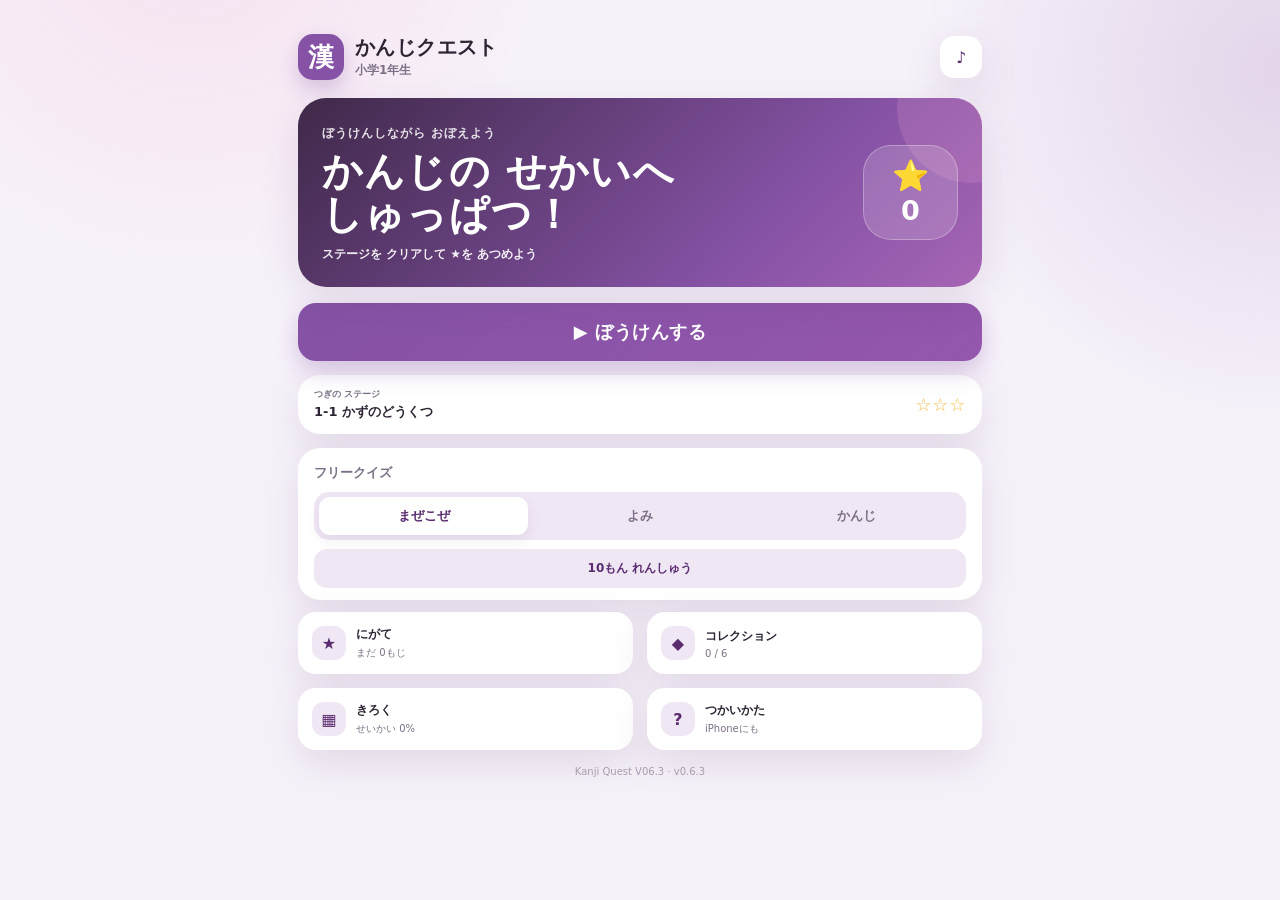
==== commit 3d772739: "Update Kanji Quest to V06.3" ====
--- a/index.html
+++ b/index.html
@@ -10,7 +10,7 @@
   <link rel="manifest" href="manifest.json" />
   <link rel="apple-touch-icon" href="icons/icon-180.png" />
   <link rel="icon" href="icons/icon-192.png" />
-  <link rel="stylesheet" href="style_v062.css" />
+  <link rel="stylesheet" href="style_v063.css" />
   <title>かんじクエスト</title>
 </head>
 <body>
@@ -78,7 +78,7 @@
         </button>
       </div>
 
-      <footer>Kanji Quest V06.2 · v0.6.2</footer>
+      <footer>Kanji Quest V06.3 · v0.6.3</footer>
     </section>
 
     <section id="stageView" class="view" aria-label="ステージ">
@@ -238,7 +238,7 @@
     </div>
   </main>
 
-  <script src="questions_v062.js"></script>
-  <script src="app_v062.js"></script>
+  <script src="questions_v063.js"></script>
+  <script src="app_v063.js"></script>
 </body>
 </html>
--- a/style_v063.css
+++ b/style_v063.css
@@ -0,0 +1,821 @@
+:root {
+  --bg: #f7f2fa;
+  --panel: #ffffff;
+  --ink: #2d2433;
+  --muted: #7c7086;
+  --main: #8552a5;
+  --main-dark: #5a2d70;
+  --accent: #f3a6ca;
+  --soft: #f0e7f5;
+  --soft-2: #eadcf2;
+  --danger: #d85c86;
+  --gold: #f4bd45;
+  --shadow: 0 14px 40px rgba(73,39,87,.12);
+  --radius: 22px;
+}
+
+* { box-sizing: border-box; }
+html { min-height: 100%; background: var(--bg); }
+body {
+  margin: 0;
+  min-height: 100vh;
+  min-height: 100dvh;
+  background:
+    radial-gradient(circle at 15% -10%, rgba(243,166,202,.22), transparent 26%),
+    radial-gradient(circle at 100% 8%, rgba(133,82,165,.18), transparent 24%),
+    var(--bg);
+  color: var(--ink);
+  font-family: "Hiragino Sans", "Yu Gothic UI", "Yu Gothic", system-ui, sans-serif;
+  -webkit-tap-highlight-color: transparent;
+}
+
+button { font: inherit; }
+button:focus-visible { outline: 3px solid rgba(133,82,165,.38); outline-offset: 3px; }
+
+.app-shell {
+  width: min(100%, 720px);
+  min-height: 100vh;
+  min-height: 100dvh;
+  margin: 0 auto;
+  padding: max(20px, env(safe-area-inset-top)) max(18px, env(safe-area-inset-right)) max(24px, env(safe-area-inset-bottom)) max(18px, env(safe-area-inset-left));
+}
+
+.view { display: none; animation: fadeIn .18s ease; }
+.view.active { display: block; }
+@keyframes fadeIn { from { opacity: 0; transform: translateY(5px); } to { opacity: 1; transform: translateY(0); } }
+
+.topbar, .quiz-topbar, .page-header {
+  display: flex;
+  align-items: center;
+  justify-content: space-between;
+  gap: 14px;
+  margin-bottom: 18px;
+}
+
+.brand { display: flex; align-items: center; gap: 11px; }
+.logo {
+  width: 46px; height: 46px; border-radius: 15px;
+  display: grid; place-items: center;
+  background: var(--main); color: #fff;
+  font-size: 26px; font-weight: 900;
+  box-shadow: 0 9px 20px rgba(133,82,165,.28);
+}
+.brand h1, .page-header h2 { margin: 0; font-size: 20px; line-height: 1.1; letter-spacing: .02em; }
+.brand p, .page-header p { margin: 4px 0 0; color: var(--muted); font-size: 12px; font-weight: 700; }
+
+.icon-btn {
+  width: 42px; height: 42px; border: 0; border-radius: 14px;
+  background: var(--panel); color: var(--main-dark); box-shadow: var(--shadow);
+  font-weight: 900; cursor: pointer;
+}
+.icon-btn.off { color: #a49aab; text-decoration: line-through; }
+.icon-btn.ghost { background: var(--soft); box-shadow: none; font-size: 20px; }
+
+.hero-card {
+  background: linear-gradient(135deg, #3f2949, #8552a5 68%, #a765b5);
+  border-radius: 28px;
+  padding: 24px;
+  color: #fff;
+  display: flex;
+  align-items: center;
+  justify-content: space-between;
+  gap: 16px;
+  box-shadow: var(--shadow);
+  position: relative;
+  overflow: hidden;
+}
+.hero-card::after {
+  content: "";
+  position: absolute;
+  width: 150px; height: 150px; border-radius: 50%;
+  right: -65px; top: -65px;
+  background: rgba(243,166,202,.18);
+}
+.hero-copy { position: relative; z-index: 1; }
+.hero-copy h2 { margin: 8px 0 10px; font-size: clamp(28px, 7vw, 40px); line-height: 1.08; letter-spacing: .03em; }
+.hero-copy p { margin: 0; font-weight: 700; font-size: 12px; opacity: .92; }
+.eyebrow { font-size: 12px; font-weight: 900; letter-spacing: .08em; opacity: .85; }
+.star-badge {
+  flex: 0 0 auto;
+  min-width: 95px; min-height: 95px; border-radius: 28px;
+  background: rgba(255,255,255,.16);
+  border: 1px solid rgba(255,255,255,.28);
+  display: grid; place-items: center;
+  padding: 12px;
+  position: relative; z-index: 1;
+}
+.star-badge span { font-size: 30px; line-height: 1; }
+.star-badge strong { font-size: 27px; line-height: 1; }
+
+.mode-card, .list-card, .continue-card {
+  margin-top: 14px;
+  padding: 16px;
+  background: var(--panel);
+  border-radius: var(--radius);
+  box-shadow: var(--shadow);
+}
+.compact-card { padding-bottom: 12px; }
+.section-title { font-size: 13px; font-weight: 900; color: var(--muted); margin-bottom: 10px; }
+.segmented { display: grid; grid-template-columns: repeat(3, 1fr); gap: 7px; background: var(--soft); padding: 5px; border-radius: 15px; }
+.mode-btn { border: 0; border-radius: 11px; padding: 10px 6px; background: transparent; color: var(--muted); font-size: 13px; font-weight: 900; cursor: pointer; }
+.mode-btn.active { background: var(--panel); color: var(--main-dark); box-shadow: 0 5px 14px rgba(73,39,87,.09); }
+
+.primary-btn {
+  width: 100%; border: 0; border-radius: 18px; margin-top: 16px; padding: 17px 18px;
+  background: linear-gradient(135deg, var(--main), #9457ad); color: white; font-weight: 900; font-size: 18px; letter-spacing: .03em;
+  box-shadow: 0 10px 25px rgba(133,82,165,.30); cursor: pointer;
+}
+.primary-btn:active { transform: translateY(1px); }
+.primary-btn:disabled { opacity: .45; cursor: not-allowed; }
+.next-btn { margin-top: 12px; }
+.mini-primary {
+  width: 100%; border: 0; border-radius: 13px; margin-top: 9px; padding: 11px;
+  background: var(--soft); color: var(--main-dark); font-size: 12px; font-weight: 900; cursor: pointer;
+}
+
+.continue-card { display: flex; align-items: center; justify-content: space-between; gap: 10px; padding: 13px 16px; }
+.continue-card strong { display: block; margin-top: 2px; font-size: 13px; }
+.tiny-label { display: block; color: var(--muted); font-size: 9px; font-weight: 900; }
+.clear-stars { color: var(--gold); font-size: 18px; letter-spacing: .04em; white-space: nowrap; }
+
+.sub-actions { display: grid; grid-template-columns: 1fr 1fr; gap: 10px; margin-top: 12px; }
+.secondary-btn {
+  border: 0; border-radius: 18px; padding: 14px; background: var(--panel); color: var(--ink); box-shadow: var(--shadow);
+  display: flex; align-items: center; gap: 10px; text-align: left; cursor: pointer;
+}
+.secondary-btn strong { display: block; font-size: 12px; }
+.secondary-btn small { display: block; margin-top: 3px; color: var(--muted); font-size: 10px; }
+.action-icon { width: 34px; height: 34px; border-radius: 12px; display: grid; place-items: center; background: var(--soft); color: var(--main-dark); font-weight: 900; flex: 0 0 auto; }
+.danger-text { display: block; margin: 24px auto 0; border: 0; background: transparent; color: var(--danger); font-size: 12px; font-weight: 800; cursor: pointer; }
+footer { margin-top: 16px; text-align: center; color: #a79cac; font-size: 10px; }
+
+/* Stage map */
+.stage-map { display: grid; gap: 11px; padding-bottom: 20px; }
+.stage-node {
+  border: 0;
+  width: 100%;
+  border-radius: 21px;
+  background: var(--panel);
+  box-shadow: var(--shadow);
+  padding: 15px;
+  display: grid;
+  grid-template-columns: 46px 1fr auto;
+  gap: 12px;
+  align-items: center;
+  color: var(--ink);
+  text-align: left;
+  cursor: pointer;
+  position: relative;
+}
+.stage-node::after {
+  content: "";
+  position: absolute;
+  left: 37px; bottom: -12px;
+  width: 3px; height: 13px; border-radius: 99px;
+  background: var(--soft-2);
+}
+.stage-node:last-child::after { display: none; }
+.stage-node.locked { opacity: .47; filter: saturate(.65); cursor: default; }
+.stage-node.boss { background: linear-gradient(135deg, #4a2b58, #7b458f); color: #fff; }
+.stage-node.boss.locked { background: #c9b8d0; }
+.stage-icon {
+  width: 46px; height: 46px; border-radius: 15px; display: grid; place-items: center;
+  background: var(--soft); color: var(--main-dark); font-weight: 900; font-size: 20px;
+}
+.stage-node.boss .stage-icon { background: rgba(255,255,255,.16); color: #fff; }
+.stage-copy strong { display: block; font-size: 14px; }
+.stage-copy small { display: block; margin-top: 4px; color: var(--muted); font-size: 10px; font-weight: 800; }
+.stage-node.boss .stage-copy small { color: rgba(255,255,255,.75); }
+.stage-stars { color: var(--gold); font-size: 15px; letter-spacing: .02em; }
+.stage-lock { font-size: 17px; }
+
+.quiz-topbar { margin-bottom: 16px; }
+.progress-wrap { flex: 1; }
+.progress-text { margin-bottom: 7px; text-align: center; font-size: 12px; font-weight: 900; color: var(--muted); }
+.progress-track { height: 8px; border-radius: 999px; background: #e8dcef; overflow: hidden; }
+.progress-bar { width: 10%; height: 100%; border-radius: inherit; background: var(--main); transition: width .25s ease; }
+.quiz-status { min-width: 63px; display: grid; justify-items: end; gap: 2px; }
+.mini-score, .combo-mini { font-size: 11px; font-weight: 900; color: var(--main-dark); }
+.combo-mini { color: #a04d72; }
+
+.boss-panel { margin: -4px 0 12px; padding: 12px 14px; border-radius: 17px; background: #493052; color: #fff; box-shadow: var(--shadow); }
+.boss-panel > div:first-child { display: flex; justify-content: space-between; align-items: center; font-size: 11px; }
+.boss-panel strong { font-size: 12px; }
+.boss-track { margin-top: 8px; height: 8px; border-radius: 999px; background: rgba(255,255,255,.18); overflow: hidden; }
+.boss-bar { width: 100%; height: 100%; background: linear-gradient(90deg, #f3a6ca, #fff0f7); border-radius: inherit; transition: width .25s ease; }
+
+.question-card {
+  min-height: 245px;
+  border-radius: 28px;
+  background: var(--panel);
+  box-shadow: var(--shadow);
+  padding: 24px 18px;
+  display: flex; flex-direction: column; align-items: center; justify-content: center;
+  text-align: center;
+}
+.question-kind { display: inline-flex; padding: 5px 10px; border-radius: 999px; background: var(--soft); color: var(--main-dark); font-size: 11px; font-weight: 900; }
+.question-lead { margin-top: 14px; color: var(--muted); font-size: 15px; font-weight: 800; }
+.question-visual { margin-top: 10px; font-size: clamp(64px, 18vw, 94px); line-height: 1; }
+.question-main { margin-top: 14px; font-size: clamp(72px, 22vw, 118px); line-height: 1; font-weight: 900; letter-spacing: .02em; }
+.question-main.reading-prompt { font-size: clamp(42px, 13vw, 76px); }
+.question-main.opposite-prompt { font-size: clamp(64px, 20vw, 98px); }
+.question-sub { margin-top: 10px; min-height: 20px; color: var(--muted); font-size: 13px; font-weight: 700; }
+.combo-banner { margin: 12px auto -2px; width: fit-content; max-width: 100%; padding: 8px 14px; border-radius: 999px; background: #fff0f6; color: #9f4268; font-size: 12px; font-weight: 900; animation: pop .28s ease; }
+@keyframes pop { 0%{ transform: scale(.86); opacity: .3;} 100%{ transform: scale(1); opacity: 1;} }
+
+.answers { display: grid; grid-template-columns: 1fr; gap: 10px; margin-top: 14px; }
+.answer-btn {
+  min-height: 62px;
+  border: 2px solid transparent; border-radius: 18px; padding: 12px 14px;
+  background: var(--panel); color: var(--ink); box-shadow: 0 8px 22px rgba(73,39,87,.09);
+  font-size: 22px; font-weight: 900; cursor: pointer; transition: .15s ease;
+}
+.answer-btn:active { transform: scale(.99); }
+.answer-btn.correct { border-color: var(--main); background: #f1e6f7; color: var(--main-dark); }
+.answer-btn.wrong { border-color: #e9a0ba; background: #fff0f5; color: #ad426a; }
+.answer-btn.dim { opacity: .45; }
+.feedback { min-height: 42px; margin-top: 12px; text-align: center; font-size: 14px; font-weight: 900; }
+.feedback.good { color: var(--main-dark); }
+.feedback.bad { color: #ad5072; }
+.hidden { display: none !important; }
+
+.result-card { margin-top: 3vh; background: var(--panel); border-radius: 30px; padding: 26px 20px; text-align: center; box-shadow: var(--shadow); }
+.result-medal { width: 76px; height: 76px; margin: 0 auto 12px; border-radius: 25px; display: grid; place-items: center; background: #f4e7fa; color: #8b4aa4; font-size: 38px; }
+.result-card h2 { font-size: 29px; margin: 9px 0 6px; }
+.result-card p { color: var(--muted); font-weight: 800; }
+.result-clear-stars { margin: 7px 0; color: var(--gold); font-size: 30px; letter-spacing: .08em; }
+.result-stats { display: grid; grid-template-columns: 1fr 1fr; gap: 10px; margin-top: 17px; }
+.three-stats { grid-template-columns: repeat(3, 1fr); }
+.result-stats div { border-radius: 16px; background: var(--soft); padding: 12px 7px; }
+.result-stats span, .result-stats strong { display: block; }
+.result-stats span { color: var(--muted); font-size: 9px; font-weight: 800; }
+.result-stats strong { margin-top: 4px; font-size: 22px; color: var(--main-dark); }
+.secondary-wide { width: 100%; margin-top: 10px; border: 0; border-radius: 16px; padding: 14px; background: var(--soft); color: var(--main-dark); font-weight: 900; cursor: pointer; }
+.unlock-box { margin-top: 14px; border: 2px solid #e7c8dd; border-radius: 18px; padding: 13px; background: #fff7fb; }
+.unlock-box strong { display: block; color: #8d4467; font-size: 13px; }
+.unlock-box span { display: block; margin-top: 3px; color: var(--muted); font-size: 11px; font-weight: 800; }
+
+/* collection */
+.collection-grid { display: grid; grid-template-columns: 1fr 1fr; gap: 11px; }
+.collection-card { background: var(--panel); border-radius: 21px; padding: 17px 12px; box-shadow: var(--shadow); text-align: center; min-height: 154px; }
+.collection-card.locked { filter: grayscale(.8); opacity: .58; }
+.collection-icon { font-size: 47px; min-height: 58px; display: grid; place-items: center; }
+.collection-card strong { display: block; margin-top: 7px; font-size: 13px; }
+.collection-card small { display: block; margin-top: 5px; color: var(--muted); font-size: 10px; font-weight: 800; }
+.collection-card .need { color: var(--main-dark); }
+
+.page-header { justify-content: flex-start; }
+.record-grid { display: grid; grid-template-columns: 1fr 1fr; gap: 10px; }
+.stat-card { background: var(--panel); border-radius: 20px; padding: 17px; box-shadow: var(--shadow); }
+.stat-card span { display: block; color: var(--muted); font-size: 11px; font-weight: 900; }
+.stat-card strong { display: inline-block; margin-top: 5px; font-size: 27px; }
+.stat-card small { margin-left: 4px; color: var(--muted); font-weight: 800; }
+.kanji-list { display: grid; grid-template-columns: repeat(5, 1fr); gap: 8px; }
+.kanji-chip { border-radius: 14px; background: var(--soft); padding: 10px 4px; text-align: center; }
+.kanji-chip strong { display: block; font-size: 23px; }
+.kanji-chip small { display: block; margin-top: 3px; color: var(--muted); font-size: 9px; font-weight: 800; }
+.history-list, .stage-record-list { display: grid; gap: 8px; }
+.history-row, .stage-record-row { display: grid; grid-template-columns: 1fr auto auto; gap: 10px; align-items: center; padding: 9px 0; border-bottom: 1px solid #eee7f1; font-size: 12px; }
+.history-row:last-child, .stage-record-row:last-child { border-bottom: 0; }
+.history-row span, .stage-record-row span { color: var(--muted); }
+.history-row strong, .stage-record-row strong { color: var(--main-dark); }
+.empty { color: var(--muted); font-size: 12px; font-weight: 800; }
+
+.modal { position: fixed; inset: 0; z-index: 10; background: rgba(36,23,43,.48); display: grid; place-items: center; padding: 20px; }
+.modal-card { position: relative; width: min(100%, 440px); border-radius: 24px; background: var(--panel); padding: 23px; box-shadow: 0 20px 60px rgba(0,0,0,.2); }
+.modal-card h3 { margin: 0 34px 14px 0; font-size: 19px; }
+.modal-card p, .modal-card li { color: var(--muted); font-size: 13px; font-weight: 700; line-height: 1.75; }
+.modal-card ol { padding-left: 1.3em; margin-bottom: 0; }
+.modal-close { position: absolute; right: 14px; top: 14px; width: 34px; height: 34px; border: 0; border-radius: 12px; background: var(--soft); color: var(--main-dark); font-weight: 900; cursor: pointer; }
+
+@media (min-width: 660px) {
+  .app-shell { padding-top: 34px; }
+  .answers { grid-template-columns: repeat(3, 1fr); }
+  .answer-btn { min-height: 80px; }
+  .question-card { min-height: 300px; }
+  .sub-actions { gap: 14px; }
+  .stage-map { grid-template-columns: 1fr 1fr; }
+  .stage-node::after { display: none; }
+  .collection-grid { grid-template-columns: repeat(3, 1fr); }
+}
+
+@media (max-width: 430px) {
+  .hero-card { padding: 19px; }
+  .hero-copy p { font-size: 11px; }
+  .star-badge { min-width: 78px; min-height: 78px; border-radius: 22px; }
+  .three-stats { gap: 7px; }
+  .result-stats div { padding: 10px 5px; }
+}
+
+@media (max-width: 360px) {
+  .sub-actions { grid-template-columns: 1fr; }
+  .kanji-list { grid-template-columns: repeat(4, 1fr); }
+  .collection-grid { grid-template-columns: 1fr; }
+}
+
+
+/* =========================================================
+   V03 Character Adventure
+   Original gothic rabbit mascot: black / purple / pink.
+   ========================================================= */
+.map-guide-card {
+  margin-bottom: 12px; padding: 12px 14px; border-radius: 20px;
+  display: flex; align-items: center; justify-content: space-between; gap: 12px;
+  background: linear-gradient(135deg, #fff, #f3e8f8); box-shadow: var(--shadow);
+}
+.map-guide-copy strong { display:block; margin-top:2px; font-size:13px; }
+.map-guide-copy small { display:block; margin-top:4px; color:var(--muted); font-size:10px; font-weight:800; }
+.map-guide-mascot { width:58px; height:58px; display:grid; place-items:center; flex:0 0 auto; }
+
+.adventure-map { display:grid; gap:14px; padding-bottom:24px; }
+.world-board {
+  position:relative; height:350px; border-radius:28px; overflow:hidden;
+  background:
+    radial-gradient(circle at 12% 16%, rgba(255,255,255,.72) 0 2px, transparent 3px),
+    radial-gradient(circle at 84% 24%, rgba(255,255,255,.58) 0 2px, transparent 3px),
+    radial-gradient(circle at 67% 74%, rgba(255,255,255,.48) 0 2px, transparent 3px),
+    linear-gradient(160deg, #eadcf4, #f9eff7 52%, #ded0ea);
+  box-shadow:var(--shadow); border:1px solid rgba(116,69,139,.08);
+}
+.world-board.world-2 { background:linear-gradient(160deg,#e8def6,#f7edf8 50%,#d8d7f3); }
+.world-title {
+  position:absolute; z-index:6; left:14px; top:12px; right:14px;
+  display:flex; gap:8px; align-items:center; pointer-events:none;
+}
+.world-title > span { width:31px; height:31px; border-radius:11px; display:grid; place-items:center; background:rgba(255,255,255,.72); }
+.world-title strong { display:block; font-size:12px; color:#4e315c; }
+.world-title small { display:block; margin-top:1px; color:#806f88; font-size:9px; font-weight:800; }
+.world-path { position:absolute; inset:45px 12px 8px; width:calc(100% - 24px); height:calc(100% - 53px); z-index:1; overflow:visible; }
+.world-path path { fill:none; stroke:#c19bd3; stroke-width:2.2; stroke-linecap:round; stroke-dasharray:2.2 3; vector-effect:non-scaling-stroke; }
+.world-deco { position:absolute; color:#b07ac6; opacity:.36; font-weight:900; pointer-events:none; }
+.world-deco.d1 { right:9%; top:17%; font-size:22px; }
+.world-deco.d2 { left:9%; top:50%; font-size:25px; }
+.world-deco.d3 { right:13%; bottom:10%; font-size:18px; }
+
+.map-node {
+  position:absolute; z-index:4; transform:translate(-50%,-50%); border:0; background:transparent;
+  width:74px; min-height:82px; padding:0; color:var(--ink); cursor:pointer;
+}
+.map-node-icon {
+  width:48px; height:48px; margin:0 auto; border-radius:17px; display:grid; place-items:center;
+  background:#fff; color:var(--main-dark); box-shadow:0 8px 20px rgba(67,37,82,.16);
+  border:3px solid #d7c0e3; font-size:19px; font-weight:900; transition:.18s ease;
+}
+.map-node.current .map-node-icon { border-color:#8f4fab; box-shadow:0 0 0 6px rgba(143,79,171,.12),0 8px 22px rgba(67,37,82,.2); animation:nodePulse 1.5s ease-in-out infinite; }
+.map-node.boss .map-node-icon { background:linear-gradient(145deg,#4b2e57,#7a438e); border-color:#f3a6ca; color:#fff; }
+.map-node.locked { opacity:.46; filter:saturate(.5); cursor:default; }
+.map-node-label { margin-top:5px; display:block; text-align:center; line-height:1.05; text-shadow:0 1px 0 rgba(255,255,255,.8); }
+.map-node-label strong { display:block; font-size:10px; color:#5d3b69; }
+.map-node-label small { display:block; max-width:82px; margin:2px auto 0; font-size:8px; font-weight:800; color:#76677e; white-space:nowrap; }
+.map-node-label b { display:block; margin-top:2px; font-size:9px; letter-spacing:-.04em; color:#d69d24; }
+@keyframes nodePulse { 50% { transform:translateY(-2px) scale(1.04); } }
+
+/* CSS-drawn original gothic rabbit mascot - closer to the sample mood */
+.goth-bunny {
+  --bun-scale:1;
+  position:relative; width:62px; height:74px; display:block; transform-origin:50% 100%; transform:scale(var(--bun-scale));
+  filter:drop-shadow(0 7px 7px rgba(60,31,72,.20));
+}
+.goth-bunny.mini { --bun-scale:.75; transform:scale(var(--bun-scale)); }
+.bunny-wing { position:absolute; z-index:1; top:36px; width:15px; height:18px; background:linear-gradient(180deg,#473150,#261c2b); border:2px solid #211925; }
+.bunny-wing.wing-l { left:6px; clip-path:polygon(100% 0,20% 28%,86% 50%,0 100%,100% 82%); transform:rotate(-10deg); }
+.bunny-wing.wing-r { right:6px; clip-path:polygon(0 0,80% 28%,14% 50%,100% 100%,0 82%); transform:rotate(10deg); }
+.bunny-ear { position:absolute; z-index:2; top:0; width:18px; height:36px; border-radius:55% 55% 48% 48%; background:#1f1825; border:2px solid #120f16; overflow:hidden; }
+.bunny-ear::after { content:""; position:absolute; inset:4px 4px 7px; border-radius:inherit; background:linear-gradient(#9c5aa8,#ef9bc7); }
+.bunny-ear.ear-l { left:10px; transform:rotate(-16deg); }
+.bunny-ear.ear-r { right:10px; transform:rotate(16deg); }
+.bunny-hood { position:absolute; z-index:3; top:18px; left:6px; width:50px; height:37px; border-radius:53% 53% 47% 47%; background:linear-gradient(180deg,#2b222f,#18131d); border:3px solid #120f16; }
+.bunny-face { position:absolute; z-index:4; top:24px; left:13px; width:36px; height:28px; border-radius:48% 48% 45% 45%; background:#fff8fd; border:2px solid #2b232f; }
+.eye { position:absolute; top:11px; width:4px; height:7px; border-radius:50%; background:#2a2130; }
+.eye-l { left:9px; } .eye-r { right:9px; }
+.cheek { position:absolute; top:18px; width:6px; height:3px; border-radius:50%; background:#f3a6ca; opacity:.82; }
+.cheek-l { left:4px; } .cheek-r { right:4px; }
+.mouth { position:absolute; left:50%; top:17px; width:8px; height:5px; border-bottom:2px solid #5e3b67; border-radius:0 0 50% 50%; transform:translateX(-50%); }
+.tear { display:none; position:absolute; z-index:6; top:16px; width:5px; height:10px; border-radius:60% 40% 60% 40%; background:#71c8ef; box-shadow:0 0 10px rgba(113,200,239,.35); }
+.tear-l { left:5px; transform:rotate(20deg); } .tear-r { right:5px; transform:rotate(-20deg); }
+.bunny-ribbon { position:absolute; z-index:6; top:12px; left:21px; width:22px; height:10px; }
+.bunny-ribbon::before,.bunny-ribbon::after { content:""; position:absolute; top:1px; width:12px; height:10px; border-radius:70% 25% 70% 25%; background:linear-gradient(135deg,#b84fbb,#f19cca); border:1px solid #592d66; }
+.bunny-ribbon::before { left:-4px; transform:rotate(18deg); } .bunny-ribbon::after { right:-4px; transform:scaleX(-1) rotate(18deg); }
+.bunny-skull { position:absolute; z-index:7; top:12px; left:26px; width:12px; height:12px; border-radius:50%; background:#f7bfd9; border:1.5px solid #5d355f; }
+.bunny-skull::before,.bunny-skull::after { content:""; position:absolute; bottom:-4px; width:4px; height:5px; border-radius:0 0 3px 3px; background:#f7bfd9; border:1.5px solid #5d355f; border-top:0; }
+.bunny-skull::before { left:1px; } .bunny-skull::after { right:1px; }
+.bunny-skull i,.bunny-skull b { position:absolute; top:4px; width:2px; height:2px; border-radius:50%; background:#5d355f; }
+.bunny-skull i { left:3px; } .bunny-skull b { right:3px; }
+.bunny-body { position:absolute; z-index:2; left:17px; bottom:0; width:28px; height:25px; border-radius:48% 48% 42% 42%; background:#2f2336; border:2px solid #19131d; }
+.bunny-body::before,.bunny-body::after { content:""; position:absolute; bottom:-3px; width:10px; height:7px; border-radius:50%; background:#2f2336; border:2px solid #19131d; }
+.bunny-body::before { left:-5px; transform:rotate(15deg); } .bunny-body::after { right:-5px; transform:rotate(-15deg); }
+.bunny-body .heart { position:absolute; left:10px; top:5px; width:8px; height:8px; transform:rotate(45deg); background:#e983b8; border-radius:2px; }
+.bunny-body .heart::before,.bunny-body .heart::after { content:""; position:absolute; width:8px; height:8px; border-radius:50%; background:#e983b8; }
+.bunny-body .heart::before { left:-4px; } .bunny-body .heart::after { top:-4px; }
+.goth-bunny::after { content:""; position:absolute; inset:auto auto 14px 6px; width:50px; height:22px; border-radius:50%; background:radial-gradient(ellipse at center, rgba(243,166,202,.28), rgba(243,166,202,0)); opacity:0; transform:scale(.7); pointer-events:none; }
+
+.map-mascot-anchor { position:absolute; z-index:8; width:64px; height:78px; transform:translate(-50%,-89%); pointer-events:none; transition:left .95s cubic-bezier(.2,.8,.25,1), top .95s cubic-bezier(.2,.8,.25,1); }
+.map-mascot-anchor.arrive { animation:mascotArrive .55s ease both; }
+@keyframes mascotArrive { from{opacity:0;transform:translate(-50%,-120%) scale(.65)} to{opacity:1;transform:translate(-50%,-89%) scale(1)} }
+
+/* Quiz journey strip */
+.quest-scene { margin:-2px 0 10px; padding:10px 12px 8px; border-radius:18px; background:rgba(255,255,255,.78); border:1px solid rgba(123,69,143,.08); box-shadow:0 7px 22px rgba(73,39,87,.07); position:relative; overflow:visible; }
+.quest-scene::after { content:""; position:absolute; inset:0; background:radial-gradient(circle at 50% 50%, rgba(255,255,255,.18), transparent 55%); opacity:0; pointer-events:none; }
+.quest-scene.fx-happy::after, .quest-scene.fx-celebrate::after { animation:sceneFlash .9s ease; }
+.quest-scene.fx-sad::after { animation:sceneSad .9s ease; }
+.quest-scene.fx-attack::after { animation:sceneAttack .9s ease; }
+.quest-scene-top { display:flex; justify-content:space-between; gap:10px; align-items:center; }
+.reaction-text { color:#7a5b84; font-size:9px; font-weight:900; }
+.journey-lane { position:relative; height:58px; margin-top:2px; }
+.journey-track { position:absolute; left:20px; right:25px; top:34px; height:7px; border-radius:99px; background:#eadff0; overflow:hidden; }
+.journey-fill { width:0; height:100%; border-radius:inherit; background:linear-gradient(90deg,#a762ba,#f09bc9); transition:width .5s cubic-bezier(.2,.8,.25,1); }
+.journey-track::after { content:"✦  ·  ✦  ·  ✦  ·  ✦"; position:absolute; left:12%; right:10%; top:-16px; text-align:center; color:#cab0d5; font-size:8px; letter-spacing:.5em; white-space:nowrap; }
+.journey-goal { position:absolute; right:0; top:15px; font-size:25px; }
+.quiz-mascot-anchor { position:absolute; z-index:4; left:0%; top:0; width:58px; height:64px; transform:translateX(-18px); transition:left .5s cubic-bezier(.2,.8,.25,1); }
+.quiz-mascot-anchor .goth-bunny { --bun-scale:.82; transform-origin:50% 0; }
+
+/* Mascot reaction animations */
+.goth-bunny.idle { animation:bunnyIdle 1.6s ease-in-out infinite; }
+.goth-bunny.walk { animation:bunnyWalk .22s ease-in-out infinite alternate; }
+.goth-bunny.happy { animation:bunnyHappy .58s cubic-bezier(.2,.85,.28,1) 2; }
+.goth-bunny.celebrate { animation:bunnyCelebrate .48s cubic-bezier(.2,.85,.28,1) 3; }
+.goth-bunny.attack { animation:bunnyAttack .95s cubic-bezier(.25,.95,.2,1) 1; }
+.goth-bunny.sad { animation:bunnySad .65s ease-in-out 1; }
+.goth-bunny.victory { animation:bunnyVictory .7s ease-in-out 3; }
+.goth-bunny.happy::after,.goth-bunny.celebrate::after,.goth-bunny.victory::after { opacity:1; animation:glowBurst .65s ease-out 1; }
+.goth-bunny.sad .tear { display:block; animation:tearDrop .85s ease-in 2; }
+.goth-bunny.sad .mouth { top:19px; border-bottom:0; border-top:2px solid #5e3b67; border-radius:50% 50% 0 0; }
+.goth-bunny.happy .eye,.goth-bunny.celebrate .eye,.goth-bunny.victory .eye { width:5px; height:8px; background:#241a2a; border:0; border-radius:50%; transform:scale(1.08); box-shadow:0 0 0 1px rgba(255,255,255,.08),0 0 8px rgba(229,127,190,.35); }
+.goth-bunny.happy .eye::after,.goth-bunny.celebrate .eye::after,.goth-bunny.victory .eye::after { content:""; position:absolute; width:2px; height:2px; border-radius:50%; background:#fff; left:1px; top:1px; }
+.goth-bunny.happy .mouth,.goth-bunny.celebrate .mouth,.goth-bunny.victory .mouth { top:17px; width:9px; height:6px; border:0; border-radius:0 0 9px 9px; background:#d962a0; box-shadow:inset 0 2px 0 #5e3b67; }
+.goth-bunny.happy .bunny-ribbon,.goth-bunny.celebrate .bunny-ribbon,.goth-bunny.victory .bunny-ribbon { filter:drop-shadow(0 0 8px rgba(240,155,201,.5)); }
+.goth-bunny.attack .bunny-body { transform:rotate(-12deg) translateX(2px); }
+.goth-bunny.attack .bunny-wing.wing-l { animation:wingFlapL .16s linear 5 alternate; }
+.goth-bunny.attack .bunny-wing.wing-r { animation:wingFlapR .16s linear 5 alternate; }
+@keyframes bunnyIdle { 0%,100%{transform:scale(var(--bun-scale))} 50%{transform:translateY(-2px) scale(var(--bun-scale))} }
+@keyframes bunnyWalk { from{transform:translateY(0) rotate(-2deg) scale(var(--bun-scale))} to{transform:translateY(-5px) rotate(2deg) scale(var(--bun-scale))} }
+@keyframes bunnyHappy { 0%,100%{transform:translateY(0) scale(var(--bun-scale))} 34%{transform:translateY(-16px) rotate(-8deg) scale(calc(var(--bun-scale) * 1.05))} 65%{transform:translateY(-9px) rotate(8deg) scale(calc(var(--bun-scale) * 1.02))} }
+@keyframes bunnyCelebrate { 0%,100%{transform:translateY(0) rotate(0) scale(var(--bun-scale))} 25%{transform:translateY(-18px) rotate(-10deg) scale(calc(var(--bun-scale) * 1.06))} 55%{transform:translateY(-8px) rotate(11deg) scale(calc(var(--bun-scale) * 1.02))} 78%{transform:translateY(-16px) rotate(-7deg) scale(calc(var(--bun-scale) * 1.05))} }
+@keyframes bunnyAttack { 0%{transform:translateX(0) scale(var(--bun-scale))} 24%{transform:translateX(10px) translateY(-4px) rotate(-6deg) scale(var(--bun-scale))} 46%{transform:translateX(34px) translateY(-10px) rotate(10deg) scale(calc(var(--bun-scale) * 1.08))} 64%{transform:translateX(42px) translateY(-4px) rotate(-7deg) scale(calc(var(--bun-scale) * 1.06))} 100%{transform:translateX(0) scale(var(--bun-scale))} }
+@keyframes bunnySad { 0%,100%{transform:scale(var(--bun-scale))} 35%{transform:translateY(5px) rotate(-5deg) scale(var(--bun-scale))} 65%{transform:translateY(5px) rotate(5deg) scale(var(--bun-scale))} }
+@keyframes bunnyVictory { 0%,100%{transform:translateY(0) rotate(0) scale(var(--bun-scale))} 30%{transform:translateY(-19px) rotate(-11deg) scale(calc(var(--bun-scale) * 1.07))} 58%{transform:translateY(-9px) rotate(12deg) scale(calc(var(--bun-scale) * 1.03))} 84%{transform:translateY(-18px) rotate(-8deg) scale(calc(var(--bun-scale) * 1.07))} }
+@keyframes tearDrop { from{transform:translateY(-2px);opacity:0} 22%{opacity:1} to{transform:translateY(15px);opacity:0} }
+@keyframes glowBurst { 0%{transform:scale(.6);opacity:0} 35%{opacity:1} 100%{transform:scale(1.25);opacity:0} }
+@keyframes wingFlapL { from{transform:rotate(-10deg)} to{transform:rotate(-24deg)} }
+@keyframes wingFlapR { from{transform:rotate(10deg)} to{transform:rotate(24deg)} }
+@keyframes sceneFlash { 0%{opacity:0} 25%{opacity:1} 100%{opacity:0} }
+@keyframes sceneSad { 0%{opacity:0} 35%{opacity:.65; background:radial-gradient(circle at 50% 50%, rgba(113,200,239,.18), transparent 55%)} 100%{opacity:0} }
+@keyframes sceneAttack { 0%{opacity:0} 30%{opacity:.9; background:linear-gradient(90deg, transparent 0, rgba(243,166,202,.35) 45%, transparent 80%)} 100%{opacity:0} }
+/* V04 includes boss hit, knockback and KO reactions. */
+.boss-head-row { display:flex; justify-content:space-between; align-items:center; font-size:11px; }
+.boss-identity { display:flex; align-items:center; gap:7px; }
+.boss-avatar { width:31px; height:31px; border-radius:11px; display:grid; place-items:center; background:rgba(255,255,255,.13); font-size:20px; }
+.boss-panel > div:first-child { font-size:11px; }
+
+.result-mascot-stage { position:relative; height:80px; display:grid; place-items:center; margin:-4px 0 2px; }
+.result-bunny { --bun-scale:1.1; }
+.result-sparkle { position:absolute; color:#d27bac; opacity:.82; animation:sparkle 1s ease-in-out infinite alternate; }
+.result-sparkle.s1 { left:29%; top:15%; } .result-sparkle.s2 { right:27%; top:7%; animation-delay:.2s; } .result-sparkle.s3 { right:31%; bottom:4%; animation-delay:.4s; }
+@keyframes sparkle { to{transform:scale(1.35) rotate(18deg);opacity:.35} }
+
+@media (min-width:660px) {
+  .adventure-map { grid-template-columns:1fr 1fr; }
+  .world-board { height:390px; }
+}
+@media (max-width:430px) {
+  .world-board { height:335px; }
+  .map-node { width:68px; }
+  .map-node-icon { width:44px;height:44px;border-radius:15px; }
+  .map-node-label small { max-width:76px;font-size:7.5px; }
+  .quest-scene { padding-left:9px;padding-right:9px; }
+}
+
+@media (max-width:430px) {
+  .app-shell { padding-left:max(10px, env(safe-area-inset-left)); padding-right:max(10px, env(safe-area-inset-right)); padding-top:max(8px, env(safe-area-inset-top)); padding-bottom:max(10px, env(safe-area-inset-bottom)); }
+  #quizView.active { min-height:calc(100dvh - 18px); display:flex; flex-direction:column; gap:0; overflow:hidden; }
+  .quiz-topbar { flex:0 0 auto; gap:8px; margin-bottom:6px; }
+  .icon-btn { width:36px; height:36px; border-radius:12px; }
+  .progress-text { margin-bottom:3px; font-size:10px; }
+  .progress-track { height:6px; }
+  .quiz-status { min-width:48px; gap:0; }
+  .mini-score,.combo-mini { font-size:10px; }
+  .quest-scene { flex:0 0 auto; padding:5px 8px 4px; margin:0 0 6px; border-radius:15px; min-height:66px; }
+  .quest-scene-top .tiny-label { font-size:7px; }
+  .reaction-text { font-size:7.5px; }
+  .journey-lane { height:44px; margin-top:0; }
+  .journey-track { top:23px; left:16px; right:22px; height:5px; }
+  .journey-track::after { display:none; }
+  .journey-goal { top:4px; font-size:20px; }
+  .quiz-mascot-anchor { width:46px; height:48px; transform:translateX(-14px); top:-2px; }
+  .quiz-mascot-anchor .goth-bunny { --bun-scale:.62; transform-origin:50% 0; }
+  .boss-panel { flex:0 0 auto; margin:0 0 6px; padding:7px 10px; border-radius:13px; }
+  .boss-avatar { width:25px; height:25px; font-size:16px; }
+  .boss-track { margin-top:5px; height:6px; }
+  .question-card { flex:0 0 auto; min-height:132px; max-height:168px; padding:10px 12px; border-radius:21px; }
+  .question-kind { padding:3px 9px; font-size:9px; }
+  .question-lead { margin-top:7px; font-size:11px; line-height:1.25; }
+  .question-visual { margin-top:5px; font-size:clamp(38px, 10vw, 48px); }
+  .question-main { margin-top:6px; font-size:clamp(46px, 14vw, 66px); }
+  .question-main.reading-prompt { font-size:clamp(24px, 8vw, 38px); }
+  .question-main.opposite-prompt { font-size:clamp(44px, 13vw, 62px); }
+  .question-sub { display:none; }
+  .combo-banner { flex:0 0 auto; margin:5px auto 0; padding:4px 9px; font-size:9.5px; }
+  .answers { flex:0 0 auto; gap:6px; margin-top:7px; }
+  .answers.answer-grid-3 { grid-template-columns:repeat(3,1fr); }
+  .answers.answer-grid-2 { grid-template-columns:repeat(2,1fr); }
+  .answers.answer-grid-2 .answer-btn:last-child:nth-child(odd) { grid-column:1 / -1; }
+  .answer-btn { min-height:45px; border-radius:14px; padding:7px 8px; font-size:18px; line-height:1.1; }
+  .feedback { flex:0 0 auto; min-height:16px; margin-top:4px; font-size:10px; line-height:1.25; }
+  .primary-btn.next-btn { flex:0 0 auto; margin-top:5px; padding:10px 14px; border-radius:14px; font-size:14px; }
+  #resultView.active .result-card { margin-top:0; padding:12px 12px 14px; border-radius:22px; }
+  .result-mascot-stage { height:54px; margin:-2px 0 0; }
+  .result-bunny { --bun-scale:.72; }
+  .result-sparkle { font-size:11px; }
+  .result-medal { width:48px; height:48px; margin:2px auto 5px; border-radius:16px; font-size:25px; }
+  .result-card .eyebrow { font-size:9px; }
+  .result-card h2 { font-size:22px; margin:5px 0 3px; }
+  .result-clear-stars { margin:3px 0; font-size:23px; }
+  .result-card p { margin:4px 0; font-size:12px; }
+  .result-stats { gap:6px; margin-top:8px; }
+  .result-stats div { padding:8px 4px; border-radius:13px; }
+  .result-stats span { font-size:7.5px; }
+  .result-stats strong { margin-top:2px; font-size:18px; }
+  .unlock-box { margin-top:8px; padding:8px; border-radius:14px; }
+  .unlock-box strong { font-size:11px; }
+  .unlock-box span { margin-top:1px; font-size:9px; }
+  #resultView .primary-btn { margin-top:8px; padding:11px 13px; font-size:15px; }
+  #resultView .secondary-wide { margin-top:6px; padding:10px; border-radius:13px; font-size:13px; }
+}
+
+@media (max-width:430px) and (max-height:700px) {
+  .quest-scene { min-height:56px; padding-top:3px; padding-bottom:2px; }
+  .journey-lane { height:34px; }
+  .journey-track { top:19px; }
+  .journey-goal { top:1px; }
+  .quiz-mascot-anchor .goth-bunny { --bun-scale:.54; transform-origin:50% 0; }
+  .question-card { min-height:112px; max-height:138px; padding:8px 10px; }
+  .question-main { font-size:clamp(40px,12vw,56px); }
+  .answer-btn { min-height:41px; font-size:17px; }
+  .feedback { min-height:14px; }
+  .primary-btn.next-btn { padding:8px 12px; }
+}
+
+/* V04 reaction particles and boss hit/KO */
+.quest-scene,.boss-panel { position:relative; }
+.fx-particle { position:absolute; z-index:30; left:50%; top:50%; font-style:normal; font-weight:900; pointer-events:none; transform:translate(-50%,-50%); opacity:0; animation:fxBurst .92s cubic-bezier(.15,.8,.25,1) var(--delay,0s) forwards; }
+.fx-happy,.fx-celebrate,.fx-ko { color:#e878b6; text-shadow:0 0 8px rgba(232,120,182,.38); }
+.fx-sad { color:#67bde9; }
+.fx-attack,.fx-boss { color:#f2b84b; text-shadow:0 0 8px rgba(242,184,75,.4); }
+@keyframes fxBurst { 0%{opacity:0;transform:translate(-50%,-50%) scale(.35) rotate(0)} 18%{opacity:1} 100%{opacity:0;transform:translate(calc(-50% + var(--dx)),calc(-50% + var(--dy))) scale(1.15) rotate(var(--rot))} }
+.quest-scene.fx-happy { animation:sceneBounce .5s ease; }
+.quest-scene.fx-celebrate { animation:sceneParty .75s ease; }
+.quest-scene.fx-sad { animation:sceneWobble .58s ease; }
+.quest-scene.fx-attack { animation:sceneDash .55s ease; }
+@keyframes sceneBounce { 40%{transform:translateY(-3px) scale(1.01)} }
+@keyframes sceneParty { 20%{transform:scale(1.015)} 45%{transform:rotate(-.4deg) scale(1.02)} 70%{transform:rotate(.4deg) scale(1.02)} }
+@keyframes sceneWobble { 25%{transform:translateX(-2px)} 50%{transform:translateX(2px)} 75%{transform:translateX(-1px)} }
+@keyframes sceneDash { 35%{transform:translateX(3px)} 60%{transform:translateX(-2px)} }
+.boss-panel.boss-hit { animation:bossHitPanel .58s ease; box-shadow:0 0 0 3px rgba(255,137,177,.18),0 12px 34px rgba(176,62,111,.25); }
+.boss-avatar-hit { animation:bossAvatarHit .62s cubic-bezier(.2,.85,.3,1); }
+.boss-hit-burst,.boss-ko { position:absolute; z-index:35; right:14px; top:50%; transform:translateY(-50%); font-weight:1000; color:#fff4b8; text-shadow:0 2px 0 #9d3c67,0 0 10px rgba(255,255,255,.35); animation:hitText .78s ease forwards; pointer-events:none; }
+.boss-ko { left:50%; right:auto; top:50%; font-size:28px; color:#fff; }
+.boss-panel.boss-defeated { animation:bossDefeatPanel 1.05s ease forwards; }
+.boss-avatar-ko { animation:bossAvatarKO 1.05s cubic-bezier(.15,.85,.3,1) forwards; }
+@keyframes bossHitPanel { 0%,100%{transform:translateX(0);filter:none} 18%{transform:translateX(-7px);filter:brightness(1.55) saturate(1.3)} 36%{transform:translateX(6px)} 55%{transform:translateX(-4px)} 72%{transform:translateX(2px)} }
+@keyframes bossAvatarHit { 0%{transform:scale(1)} 28%{transform:translateX(10px) rotate(16deg) scale(.86)} 52%{transform:translateX(-5px) rotate(-8deg)} 100%{transform:none} }
+@keyframes hitText { 0%{opacity:0;transform:translateY(-50%) scale(.45)} 25%{opacity:1;transform:translateY(-70%) scale(1.18)} 100%{opacity:0;transform:translateY(-105%) scale(.92)} }
+@keyframes bossDefeatPanel { 0%{filter:none;opacity:1;transform:none} 22%{filter:brightness(1.8);transform:translateX(-7px)} 40%{transform:translateX(7px)} 62%{filter:brightness(1);transform:translateY(-4px) scale(1.01)} 100%{filter:grayscale(.5);opacity:.42;transform:translateY(7px) scale(.96)} }
+@keyframes bossAvatarKO { 0%{transform:none;opacity:1} 35%{transform:translateX(13px) translateY(-10px) rotate(28deg) scale(1.15)} 72%{transform:translateX(28px) translateY(5px) rotate(65deg) scale(.72);opacity:.8} 100%{transform:translateX(42px) translateY(18px) rotate(95deg) scale(.35);opacity:0} }
+
+/* V05 companions + high difficulty compound questions */
+.quest-meta-right { display:flex; align-items:center; justify-content:flex-end; gap:6px; min-width:0; }
+.companion-party { display:inline-flex; align-items:center; gap:2px; white-space:nowrap; }
+.companion-party b { font-size:7px; color:#9a83a4; margin-right:1px; }
+.companion-chip { width:20px; height:20px; display:grid; place-items:center; border-radius:50%; background:#fff; border:1px solid #eadcf2; box-shadow:0 2px 6px rgba(73,39,87,.09); font-size:12px; }
+.companion-party.party-cheer .companion-chip { animation:companionCheer .45s ease 2; }
+.companion-party.party-sad .companion-chip { animation:companionSad .55s ease 1; }
+@keyframes companionCheer { 45%{transform:translateY(-5px) rotate(-6deg) scale(1.12)} 70%{transform:translateY(-2px) rotate(6deg)} }
+@keyframes companionSad { 35%{transform:translateY(2px) rotate(-5deg)} 65%{transform:translateY(2px) rotate(5deg)} }
+.result-companions { min-height:22px; margin:2px auto 4px; display:flex; justify-content:center; align-items:center; gap:4px; color:var(--muted); font-size:8px; font-weight:900; }
+.result-companions .companion-chip { width:23px; height:23px; font-size:14px; }
+.question-main.compound-prompt { font-size:clamp(42px, 13vw, 72px); letter-spacing:.03em; }
+.question-main.compound-reading-prompt { font-size:clamp(28px, 9vw, 48px); }
+.question-kind { white-space:nowrap; }
+@media (max-width:430px) {
+  .quest-scene-top { align-items:flex-start; }
+  .quest-meta-right { gap:4px; }
+  .companion-party b { display:none; }
+  .companion-chip { width:17px; height:17px; font-size:10px; }
+  .reaction-text { max-width:120px; overflow:hidden; text-overflow:ellipsis; white-space:nowrap; }
+  .question-main.compound-prompt { font-size:clamp(34px, 11vw, 52px); }
+  .question-main.compound-reading-prompt { font-size:clamp(22px, 7.5vw, 34px); }
+}
+@media (prefers-reduced-motion: reduce) {
+  .goth-bunny,.map-node.current .map-node-icon,.result-sparkle { animation:none !important; }
+  .map-mascot-anchor,.quiz-mascot-anchor,.journey-fill { transition:none !important; }
+}
+
+.result-bunny.sad ~ .result-sparkle { display:none; }
+
+
+/* V05.1 character visibility / party layout */
+.companion-stage {
+  margin-top:12px;
+  min-height:92px;
+  padding:10px 12px 12px;
+  border-radius:20px;
+  background:linear-gradient(180deg,rgba(255,255,255,.84),rgba(249,241,252,.9));
+  border:1px solid rgba(133,82,165,.09);
+  box-shadow:0 8px 24px rgba(73,39,87,.07);
+}
+.companion-stage:empty { display:none; }
+.companion-stage-title { text-align:center; color:#80668a; font-size:9px; font-weight:900; margin-bottom:5px; }
+.companion-stage-row { display:flex; justify-content:center; align-items:flex-end; gap:10px; }
+.companion-stage-card { width:66px; min-width:0; text-align:center; }
+.companion-stage-card > span {
+  width:46px; height:46px; margin:0 auto; display:grid; place-items:center;
+  border-radius:17px; background:#fff; border:2px solid #eadcf2;
+  box-shadow:0 6px 16px rgba(73,39,87,.11); font-size:29px;
+}
+.companion-stage-card small {
+  display:block; margin-top:4px; color:#7b6982; font-size:7px; line-height:1.15; font-weight:900;
+  overflow:hidden; text-overflow:ellipsis; white-space:nowrap;
+}
+.companion-stage.party-cheer .companion-stage-card > span { animation:companionBigCheer .55s ease 2; }
+.companion-stage.party-sad .companion-stage-card > span { animation:companionBigSad .62s ease 1; }
+@keyframes companionBigCheer { 35%{transform:translateY(-9px) rotate(-7deg) scale(1.14)} 68%{transform:translateY(-3px) rotate(7deg) scale(1.06)} }
+@keyframes companionBigSad { 30%{transform:translateY(3px) rotate(-6deg)} 62%{transform:translateY(3px) rotate(6deg)} }
+.quiz-mascot-anchor.at-goal .goth-bunny { animation:bunnyVictory .7s ease-in-out 2; }
+
+@media (max-width:430px) {
+  .quest-scene { min-height:88px; padding:6px 9px 5px; }
+  .journey-lane { height:60px; }
+  .journey-track { top:35px; left:18px; right:29px; height:6px; }
+  .journey-goal { top:14px; right:1px; font-size:24px; }
+  .quiz-mascot-anchor { width:58px; height:64px; top:0; transform:translateX(-17px); }
+  .quiz-mascot-anchor .goth-bunny { --bun-scale:.78; transform-origin:50% 0; }
+  .companion-chip { width:27px; height:27px; font-size:17px; border-width:1.5px; }
+  .quest-meta-right { gap:5px; }
+  .companion-party { gap:3px; }
+  .reaction-text { max-width:105px; font-size:7.5px; }
+  .companion-stage { margin-top:10px; min-height:88px; padding:8px 8px 10px; }
+  .companion-stage-row { gap:6px; }
+  .companion-stage-card { width:62px; }
+  .companion-stage-card > span { width:44px; height:44px; border-radius:16px; font-size:27px; }
+  .companion-stage-card small { font-size:6.5px; }
+}
+
+@media (max-width:430px) and (max-height:700px) {
+  .quest-scene { min-height:76px; }
+  .journey-lane { height:49px; }
+  .journey-track { top:29px; }
+  .journey-goal { top:8px; font-size:22px; }
+  .quiz-mascot-anchor .goth-bunny { --bun-scale:.69; }
+  .companion-stage { min-height:72px; padding:6px 7px 7px; }
+  .companion-stage-title { margin-bottom:3px; }
+  .companion-stage-card > span { width:36px; height:36px; font-size:22px; }
+  .companion-stage-card small { display:none; }
+}
+
+
+/* V06 unified original companion art */
+.companion-svg { width:100%; height:100%; display:block; overflow:visible; }
+.companion-chip.art { padding:1px; overflow:hidden; background:linear-gradient(180deg,#fff,#f7edf9); }
+.companion-chip.art .companion-svg { width:100%; height:100%; }
+.companion-stage { margin-top:auto !important; min-height:128px; padding:9px 10px 12px; display:block; }
+.companion-stage-title { font-size:10px; margin-bottom:4px; letter-spacing:.04em; }
+.companion-stage-row { min-height:92px; display:flex; align-items:flex-end; justify-content:center; gap:6px; }
+.companion-stage-card { width:76px; flex:0 1 76px; text-align:center; }
+.companion-art-frame {
+  width:68px; height:74px; margin:0 auto; display:block; border-radius:22px;
+  background:radial-gradient(circle at 50% 35%,#fff 0,#fff 42%,#f4e9f7 100%);
+  border:2px solid #e5cfea; box-shadow:0 7px 18px rgba(73,39,87,.12); padding:2px;
+}
+.companion-stage-card small { margin-top:3px; font-size:7px; }
+.companion-stage.party-count-1 .companion-stage-card { width:104px; flex-basis:104px; }
+.companion-stage.party-count-1 .companion-art-frame { width:88px; height:94px; border-radius:26px; }
+.companion-stage.party-count-2 .companion-art-frame { width:80px; height:86px; }
+.companion-stage.party-count-3 .companion-art-frame { width:72px; height:78px; }
+.companion-stage.party-count-4 .companion-art-frame { width:64px; height:70px; }
+.companion-stage.party-count-5 .companion-stage-card { width:58px; flex-basis:58px; }
+.companion-stage.party-count-5 .companion-art-frame { width:54px; height:60px; }
+.companion-stage.party-count-6 .companion-stage-card { width:50px; flex-basis:50px; }
+.companion-stage.party-count-6 .companion-art-frame { width:48px; height:54px; }
+.companion-stage.party-cheer .companion-art-frame { animation:companionArtCheer .52s cubic-bezier(.2,.9,.25,1) 2; }
+.companion-stage.party-sad .companion-art-frame { animation:companionArtSad .68s ease 1; filter:saturate(.72); }
+.companion-party.party-cheer .companion-chip.art { animation:companionArtCheer .45s ease 2; }
+.companion-party.party-sad .companion-chip.art { animation:companionArtSad .58s ease 1; }
+@keyframes companionArtCheer { 0%,100%{transform:none} 36%{transform:translateY(-10px) rotate(-7deg) scale(1.08)} 70%{transform:translateY(-3px) rotate(6deg) scale(1.03)} }
+@keyframes companionArtSad { 0%,100%{transform:none} 32%{transform:translateY(4px) rotate(-5deg) scale(.98)} 67%{transform:translateY(4px) rotate(5deg) scale(.98)} }
+
+.collection-icon.art { width:86px; height:86px; margin:0 auto 6px; display:grid; place-items:center; background:transparent; }
+.collection-icon.art .companion-svg { width:82px; height:82px; }
+.locked-silhouette { width:68px; height:68px; display:grid; place-items:center; border-radius:50%; background:#ded2e4; color:#fff; font-size:34px; }
+.result-companions .companion-chip.art { width:34px; height:34px; padding:1px; }
+
+#quizView.active { min-height:calc(100dvh - 24px); display:flex; flex-direction:column; }
+#quizView .companion-stage { margin-top:auto; }
+
+@media (max-width:430px) {
+  .companion-party { gap:2px; }
+  .companion-chip.art { width:25px; height:25px; }
+  .companion-stage { min-height:126px; padding:8px 8px 10px; }
+  .companion-stage-row { min-height:92px; gap:3px; }
+  .companion-stage-card { width:70px; flex-basis:70px; }
+  .companion-stage-card small { font-size:6.5px; }
+  .companion-stage.party-count-1 .companion-stage-card { width:108px; flex-basis:108px; }
+  .companion-stage.party-count-1 .companion-art-frame { width:92px; height:98px; }
+  .companion-stage.party-count-2 .companion-art-frame { width:82px; height:88px; }
+  .companion-stage.party-count-3 .companion-art-frame { width:72px; height:78px; }
+  .companion-stage.party-count-4 .companion-art-frame { width:64px; height:70px; }
+  .companion-stage.party-count-5 .companion-stage-card { width:56px; flex-basis:56px; }
+  .companion-stage.party-count-5 .companion-art-frame { width:52px; height:58px; }
+  .companion-stage.party-count-6 .companion-stage-card { width:48px; flex-basis:48px; }
+  .companion-stage.party-count-6 .companion-art-frame { width:46px; height:52px; }
+.companion-stage.party-count-5 .companion-stage-card { width:58px; flex-basis:58px; }
+.companion-stage.party-count-5 .companion-art-frame { width:54px; height:60px; }
+.companion-stage.party-count-6 .companion-stage-card { width:50px; flex-basis:50px; }
+.companion-stage.party-count-6 .companion-art-frame { width:48px; height:54px; }
+}
+@media (max-width:430px) and (max-height:740px) {
+  .companion-stage { min-height:104px; padding-top:5px; }
+  .companion-stage-row { min-height:74px; }
+  .companion-stage.party-count-1 .companion-art-frame { width:74px; height:80px; }
+  .companion-stage.party-count-2 .companion-art-frame { width:70px; height:76px; }
+  .companion-stage.party-count-3 .companion-art-frame { width:62px; height:68px; }
+  .companion-stage.party-count-4 .companion-art-frame { width:56px; height:62px; }
+  .companion-stage.party-count-5 .companion-art-frame { width:48px; height:54px; }
+  .companion-stage.party-count-6 .companion-art-frame { width:42px; height:48px; }
+  .companion-stage-card small { display:none; }
+}
+
+
+/* V06.2 companion reaction fix + large boss arena */
+.companion-stage.party-cheer { box-shadow:0 0 0 3px rgba(232,120,182,.08),0 10px 30px rgba(133,82,165,.10); }
+.companion-stage.party-sad { box-shadow:0 0 0 3px rgba(103,189,233,.08),0 10px 30px rgba(73,39,87,.08); }
+.companion-stage.party-cheer .companion-stage-card { animation:partyCardLift .68s cubic-bezier(.2,.9,.25,1) 2; }
+.companion-stage.party-sad .companion-stage-card { animation:partyCardWorry .72s ease 1; }
+.companion-stage.party-cheer .companion-stage-card:nth-child(2) { animation-delay:.06s; }
+.companion-stage.party-cheer .companion-stage-card:nth-child(3) { animation-delay:.12s; }
+.companion-stage.party-cheer .companion-stage-card:nth-child(4) { animation-delay:.18s; }
+.companion-stage.party-cheer .companion-svg { filter:drop-shadow(0 0 8px rgba(232,120,182,.42)); }
+.companion-stage.party-sad .companion-svg { filter:saturate(.68) brightness(.96); }
+@keyframes partyCardLift { 0%,100%{transform:none} 30%{transform:translateY(-12px) rotate(-5deg) scale(1.06)} 62%{transform:translateY(-4px) rotate(6deg) scale(1.03)} }
+@keyframes partyCardWorry { 0%,100%{transform:none} 25%{transform:translateY(3px) rotate(-5deg)} 55%{transform:translateY(3px) rotate(5deg)} 78%{transform:translateY(2px) rotate(-3deg)} }
+
+.boss-arena-panel {
+  padding:10px 12px;
+  min-height:100px;
+  border-radius:20px;
+  background:linear-gradient(135deg,#372441,#563361 58%,#70407a);
+  overflow:hidden;
+}
+.boss-arena-row { display:grid; grid-template-columns:92px 1fr; gap:12px; align-items:center; }
+.boss-avatar-large {
+  width:88px; height:82px; border-radius:24px; display:grid; place-items:center;
+  background:radial-gradient(circle at 50% 42%,rgba(255,255,255,.17),rgba(255,255,255,.04) 58%,transparent 70%);
+  border:1px solid rgba(255,255,255,.14); position:relative; transform-origin:50% 70%;
+}
+.boss-art { width:78px; height:78px; display:grid; place-items:center; position:relative; }
+.boss-art .companion-svg { width:78px; height:78px; filter:drop-shadow(0 6px 7px rgba(0,0,0,.24)); }
+.boss-monster-face { font-size:56px; line-height:1; filter:drop-shadow(0 6px 6px rgba(0,0,0,.24)); }
+.boss-horn { position:absolute; top:8px; width:9px; height:20px; background:#f3a6ca; border:2px solid #25182c; border-radius:60% 60% 20% 20%; }
+.boss-horn.h1 { left:13px; transform:rotate(-24deg); } .boss-horn.h2 { right:13px; transform:rotate(24deg); }
+.boss-info { min-width:0; }
+.boss-info .boss-head-row { display:flex; justify-content:space-between; align-items:center; gap:8px; }
+.boss-info .boss-head-row strong { font-size:15px; color:#fff; }
+.boss-hp-label { font-size:12px; white-space:nowrap; color:#fff; }
+.boss-hp-label b { font-size:16px; }
+.boss-info .boss-track { margin-top:9px; height:11px; background:rgba(255,255,255,.18); }
+.boss-info .boss-bar { background:linear-gradient(90deg,#ff7fb6,#ffc5dd); box-shadow:0 0 10px rgba(255,127,182,.28); }
+.boss-hint { display:block; margin-top:5px; color:rgba(255,255,255,.72); font-size:8px; font-weight:800; }
+.boss-panel.boss-hit::before {
+  content:""; position:absolute; inset:0; z-index:20; pointer-events:none;
+  background:radial-gradient(circle at 28% 48%,rgba(255,255,255,.90),rgba(255,102,157,.48) 18%,transparent 48%);
+  animation:bossDamageFlash .55s ease forwards;
+}
+.boss-avatar-hit { animation:bossCreatureDamage .72s cubic-bezier(.2,.9,.25,1) !important; }
+.boss-avatar-hit .boss-art { animation:bossCreatureBlink .16s linear 4 alternate; }
+.boss-avatar-ko { animation:bossCreatureKO 1.25s cubic-bezier(.15,.85,.25,1) forwards !important; }
+.boss-hit-burst { right:8px; top:22%; font-size:17px; }
+.boss-ko { font-size:34px; letter-spacing:.08em; }
+@keyframes bossDamageFlash { 0%{opacity:0} 18%{opacity:1} 100%{opacity:0} }
+@keyframes bossCreatureDamage {
+  0%{transform:none} 16%{transform:translateX(13px) rotate(14deg) scale(.90)} 32%{transform:translateX(-10px) rotate(-10deg) scale(1.04)}
+  48%{transform:translateX(8px) rotate(8deg)} 66%{transform:translateX(-5px) rotate(-5deg)} 100%{transform:none}
+}
+@keyframes bossCreatureBlink { from{filter:brightness(1) saturate(1)} to{filter:brightness(2.2) saturate(.4)} }
+@keyframes bossCreatureKO {
+  0%{transform:none;opacity:1} 22%{transform:translateY(-15px) rotate(-16deg) scale(1.12);filter:brightness(1.8)}
+  48%{transform:translateX(18px) translateY(-5px) rotate(32deg) scale(.95)}
+  72%{transform:translateX(45px) translateY(22px) rotate(75deg) scale(.62);opacity:.72}
+  100%{transform:translateX(90px) translateY(58px) rotate(145deg) scale(.20);opacity:0}
+}
+
+@media (max-width:430px) {
+  .boss-arena-panel { min-height:92px; padding:8px 10px; margin-bottom:7px; }
+  .boss-arena-row { grid-template-columns:78px 1fr; gap:9px; }
+  .boss-avatar-large { width:76px; height:72px; border-radius:20px; }
+  .boss-art,.boss-art .companion-svg { width:68px; height:68px; }
+  .boss-monster-face { font-size:50px; }
+  .boss-info .boss-head-row strong { font-size:13px; }
+  .boss-hp-label { font-size:10px; } .boss-hp-label b { font-size:14px; }
+  .boss-info .boss-track { height:9px; margin-top:7px; }
+  .boss-hint { font-size:7px; margin-top:4px; }
+  .boss-hit-burst { font-size:14px; top:18%; }
+}
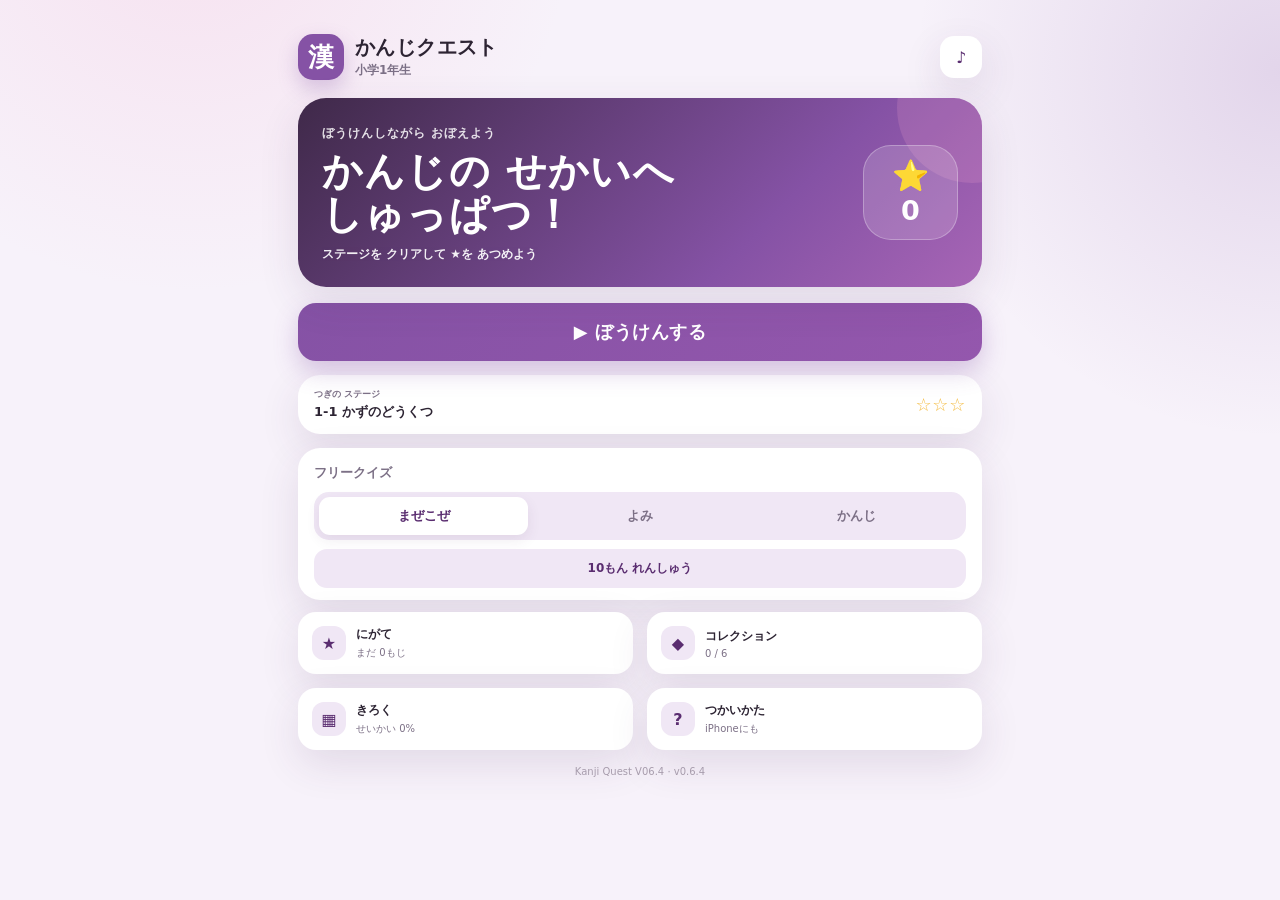
==== commit 57b5a9f6: "Update Kanji Quest to V06.4" ====
--- a/index.html
+++ b/index.html
@@ -10,7 +10,7 @@
   <link rel="manifest" href="manifest.json" />
   <link rel="apple-touch-icon" href="icons/icon-180.png" />
   <link rel="icon" href="icons/icon-192.png" />
-  <link rel="stylesheet" href="style_v063.css" />
+  <link rel="stylesheet" href="style_v064.css" />
   <title>かんじクエスト</title>
 </head>
 <body>
@@ -78,7 +78,7 @@
         </button>
       </div>
 
-      <footer>Kanji Quest V06.3 · v0.6.3</footer>
+      <footer>Kanji Quest V06.4 · v0.6.4</footer>
     </section>
 
     <section id="stageView" class="view" aria-label="ステージ">
@@ -238,7 +238,7 @@
     </div>
   </main>
 
-  <script src="questions_v063.js"></script>
-  <script src="app_v063.js"></script>
+  <script src="questions_v064.js"></script>
+  <script src="app_v064.js"></script>
 </body>
 </html>
--- a/style_v064.css
+++ b/style_v064.css
@@ -0,0 +1,845 @@
+:root {
+  --bg: #f7f2fa;
+  --panel: #ffffff;
+  --ink: #2d2433;
+  --muted: #7c7086;
+  --main: #8552a5;
+  --main-dark: #5a2d70;
+  --accent: #f3a6ca;
+  --soft: #f0e7f5;
+  --soft-2: #eadcf2;
+  --danger: #d85c86;
+  --gold: #f4bd45;
+  --shadow: 0 14px 40px rgba(73,39,87,.12);
+  --radius: 22px;
+}
+
+* { box-sizing: border-box; }
+html { min-height: 100%; background: var(--bg); }
+body {
+  margin: 0;
+  min-height: 100vh;
+  min-height: 100dvh;
+  background:
+    radial-gradient(circle at 15% -10%, rgba(243,166,202,.22), transparent 26%),
+    radial-gradient(circle at 100% 8%, rgba(133,82,165,.18), transparent 24%),
+    var(--bg);
+  color: var(--ink);
+  font-family: "Hiragino Sans", "Yu Gothic UI", "Yu Gothic", system-ui, sans-serif;
+  -webkit-tap-highlight-color: transparent;
+}
+
+button { font: inherit; }
+button:focus-visible { outline: 3px solid rgba(133,82,165,.38); outline-offset: 3px; }
+
+.app-shell {
+  width: min(100%, 720px);
+  min-height: 100vh;
+  min-height: 100dvh;
+  margin: 0 auto;
+  padding: max(20px, env(safe-area-inset-top)) max(18px, env(safe-area-inset-right)) max(24px, env(safe-area-inset-bottom)) max(18px, env(safe-area-inset-left));
+}
+
+.view { display: none; animation: fadeIn .18s ease; }
+.view.active { display: block; }
+@keyframes fadeIn { from { opacity: 0; transform: translateY(5px); } to { opacity: 1; transform: translateY(0); } }
+
+.topbar, .quiz-topbar, .page-header {
+  display: flex;
+  align-items: center;
+  justify-content: space-between;
+  gap: 14px;
+  margin-bottom: 18px;
+}
+
+.brand { display: flex; align-items: center; gap: 11px; }
+.logo {
+  width: 46px; height: 46px; border-radius: 15px;
+  display: grid; place-items: center;
+  background: var(--main); color: #fff;
+  font-size: 26px; font-weight: 900;
+  box-shadow: 0 9px 20px rgba(133,82,165,.28);
+}
+.brand h1, .page-header h2 { margin: 0; font-size: 20px; line-height: 1.1; letter-spacing: .02em; }
+.brand p, .page-header p { margin: 4px 0 0; color: var(--muted); font-size: 12px; font-weight: 700; }
+
+.icon-btn {
+  width: 42px; height: 42px; border: 0; border-radius: 14px;
+  background: var(--panel); color: var(--main-dark); box-shadow: var(--shadow);
+  font-weight: 900; cursor: pointer;
+}
+.icon-btn.off { color: #a49aab; text-decoration: line-through; }
+.icon-btn.ghost { background: var(--soft); box-shadow: none; font-size: 20px; }
+
+.hero-card {
+  background: linear-gradient(135deg, #3f2949, #8552a5 68%, #a765b5);
+  border-radius: 28px;
+  padding: 24px;
+  color: #fff;
+  display: flex;
+  align-items: center;
+  justify-content: space-between;
+  gap: 16px;
+  box-shadow: var(--shadow);
+  position: relative;
+  overflow: hidden;
+}
+.hero-card::after {
+  content: "";
+  position: absolute;
+  width: 150px; height: 150px; border-radius: 50%;
+  right: -65px; top: -65px;
+  background: rgba(243,166,202,.18);
+}
+.hero-copy { position: relative; z-index: 1; }
+.hero-copy h2 { margin: 8px 0 10px; font-size: clamp(28px, 7vw, 40px); line-height: 1.08; letter-spacing: .03em; }
+.hero-copy p { margin: 0; font-weight: 700; font-size: 12px; opacity: .92; }
+.eyebrow { font-size: 12px; font-weight: 900; letter-spacing: .08em; opacity: .85; }
+.star-badge {
+  flex: 0 0 auto;
+  min-width: 95px; min-height: 95px; border-radius: 28px;
+  background: rgba(255,255,255,.16);
+  border: 1px solid rgba(255,255,255,.28);
+  display: grid; place-items: center;
+  padding: 12px;
+  position: relative; z-index: 1;
+}
+.star-badge span { font-size: 30px; line-height: 1; }
+.star-badge strong { font-size: 27px; line-height: 1; }
+
+.mode-card, .list-card, .continue-card {
+  margin-top: 14px;
+  padding: 16px;
+  background: var(--panel);
+  border-radius: var(--radius);
+  box-shadow: var(--shadow);
+}
+.compact-card { padding-bottom: 12px; }
+.section-title { font-size: 13px; font-weight: 900; color: var(--muted); margin-bottom: 10px; }
+.segmented { display: grid; grid-template-columns: repeat(3, 1fr); gap: 7px; background: var(--soft); padding: 5px; border-radius: 15px; }
+.mode-btn { border: 0; border-radius: 11px; padding: 10px 6px; background: transparent; color: var(--muted); font-size: 13px; font-weight: 900; cursor: pointer; }
+.mode-btn.active { background: var(--panel); color: var(--main-dark); box-shadow: 0 5px 14px rgba(73,39,87,.09); }
+
+.primary-btn {
+  width: 100%; border: 0; border-radius: 18px; margin-top: 16px; padding: 17px 18px;
+  background: linear-gradient(135deg, var(--main), #9457ad); color: white; font-weight: 900; font-size: 18px; letter-spacing: .03em;
+  box-shadow: 0 10px 25px rgba(133,82,165,.30); cursor: pointer;
+}
+.primary-btn:active { transform: translateY(1px); }
+.primary-btn:disabled { opacity: .45; cursor: not-allowed; }
+.next-btn { margin-top: 12px; }
+.mini-primary {
+  width: 100%; border: 0; border-radius: 13px; margin-top: 9px; padding: 11px;
+  background: var(--soft); color: var(--main-dark); font-size: 12px; font-weight: 900; cursor: pointer;
+}
+
+.continue-card { display: flex; align-items: center; justify-content: space-between; gap: 10px; padding: 13px 16px; }
+.continue-card strong { display: block; margin-top: 2px; font-size: 13px; }
+.tiny-label { display: block; color: var(--muted); font-size: 9px; font-weight: 900; }
+.clear-stars { color: var(--gold); font-size: 18px; letter-spacing: .04em; white-space: nowrap; }
+
+.sub-actions { display: grid; grid-template-columns: 1fr 1fr; gap: 10px; margin-top: 12px; }
+.secondary-btn {
+  border: 0; border-radius: 18px; padding: 14px; background: var(--panel); color: var(--ink); box-shadow: var(--shadow);
+  display: flex; align-items: center; gap: 10px; text-align: left; cursor: pointer;
+}
+.secondary-btn strong { display: block; font-size: 12px; }
+.secondary-btn small { display: block; margin-top: 3px; color: var(--muted); font-size: 10px; }
+.action-icon { width: 34px; height: 34px; border-radius: 12px; display: grid; place-items: center; background: var(--soft); color: var(--main-dark); font-weight: 900; flex: 0 0 auto; }
+.danger-text { display: block; margin: 24px auto 0; border: 0; background: transparent; color: var(--danger); font-size: 12px; font-weight: 800; cursor: pointer; }
+footer { margin-top: 16px; text-align: center; color: #a79cac; font-size: 10px; }
+
+/* Stage map */
+.stage-map { display: grid; gap: 11px; padding-bottom: 20px; }
+.stage-node {
+  border: 0;
+  width: 100%;
+  border-radius: 21px;
+  background: var(--panel);
+  box-shadow: var(--shadow);
+  padding: 15px;
+  display: grid;
+  grid-template-columns: 46px 1fr auto;
+  gap: 12px;
+  align-items: center;
+  color: var(--ink);
+  text-align: left;
+  cursor: pointer;
+  position: relative;
+}
+.stage-node::after {
+  content: "";
+  position: absolute;
+  left: 37px; bottom: -12px;
+  width: 3px; height: 13px; border-radius: 99px;
+  background: var(--soft-2);
+}
+.stage-node:last-child::after { display: none; }
+.stage-node.locked { opacity: .47; filter: saturate(.65); cursor: default; }
+.stage-node.boss { background: linear-gradient(135deg, #4a2b58, #7b458f); color: #fff; }
+.stage-node.boss.locked { background: #c9b8d0; }
+.stage-icon {
+  width: 46px; height: 46px; border-radius: 15px; display: grid; place-items: center;
+  background: var(--soft); color: var(--main-dark); font-weight: 900; font-size: 20px;
+}
+.stage-node.boss .stage-icon { background: rgba(255,255,255,.16); color: #fff; }
+.stage-copy strong { display: block; font-size: 14px; }
+.stage-copy small { display: block; margin-top: 4px; color: var(--muted); font-size: 10px; font-weight: 800; }
+.stage-node.boss .stage-copy small { color: rgba(255,255,255,.75); }
+.stage-stars { color: var(--gold); font-size: 15px; letter-spacing: .02em; }
+.stage-lock { font-size: 17px; }
+
+.quiz-topbar { margin-bottom: 16px; }
+.progress-wrap { flex: 1; }
+.progress-text { margin-bottom: 7px; text-align: center; font-size: 12px; font-weight: 900; color: var(--muted); }
+.progress-track { height: 8px; border-radius: 999px; background: #e8dcef; overflow: hidden; }
+.progress-bar { width: 10%; height: 100%; border-radius: inherit; background: var(--main); transition: width .25s ease; }
+.quiz-status { min-width: 63px; display: grid; justify-items: end; gap: 2px; }
+.mini-score, .combo-mini { font-size: 11px; font-weight: 900; color: var(--main-dark); }
+.combo-mini { color: #a04d72; }
+
+.boss-panel { margin: -4px 0 12px; padding: 12px 14px; border-radius: 17px; background: #493052; color: #fff; box-shadow: var(--shadow); }
+.boss-panel > div:first-child { display: flex; justify-content: space-between; align-items: center; font-size: 11px; }
+.boss-panel strong { font-size: 12px; }
+.boss-track { margin-top: 8px; height: 8px; border-radius: 999px; background: rgba(255,255,255,.18); overflow: hidden; }
+.boss-bar { width: 100%; height: 100%; background: linear-gradient(90deg, #f3a6ca, #fff0f7); border-radius: inherit; transition: width .25s ease; }
+
+.question-card {
+  min-height: 245px;
+  border-radius: 28px;
+  background: var(--panel);
+  box-shadow: var(--shadow);
+  padding: 24px 18px;
+  display: flex; flex-direction: column; align-items: center; justify-content: center;
+  text-align: center;
+}
+.question-kind { display: inline-flex; padding: 5px 10px; border-radius: 999px; background: var(--soft); color: var(--main-dark); font-size: 11px; font-weight: 900; }
+.question-lead { margin-top: 14px; color: var(--muted); font-size: 15px; font-weight: 800; }
+.question-visual { margin-top: 10px; font-size: clamp(64px, 18vw, 94px); line-height: 1; }
+.question-main { margin-top: 14px; font-size: clamp(72px, 22vw, 118px); line-height: 1; font-weight: 900; letter-spacing: .02em; }
+.question-main.reading-prompt { font-size: clamp(42px, 13vw, 76px); }
+.question-main.opposite-prompt { font-size: clamp(64px, 20vw, 98px); }
+.question-sub { margin-top: 10px; min-height: 20px; color: var(--muted); font-size: 13px; font-weight: 700; }
+.combo-banner { margin: 12px auto -2px; width: fit-content; max-width: 100%; padding: 8px 14px; border-radius: 999px; background: #fff0f6; color: #9f4268; font-size: 12px; font-weight: 900; animation: pop .28s ease; }
+@keyframes pop { 0%{ transform: scale(.86); opacity: .3;} 100%{ transform: scale(1); opacity: 1;} }
+
+.answers { display: grid; grid-template-columns: 1fr; gap: 10px; margin-top: 14px; }
+.answer-btn {
+  min-height: 62px;
+  border: 2px solid transparent; border-radius: 18px; padding: 12px 14px;
+  background: var(--panel); color: var(--ink); box-shadow: 0 8px 22px rgba(73,39,87,.09);
+  font-size: 22px; font-weight: 900; cursor: pointer; transition: .15s ease;
+}
+.answer-btn:active { transform: scale(.99); }
+.answer-btn.correct { border-color: var(--main); background: #f1e6f7; color: var(--main-dark); }
+.answer-btn.wrong { border-color: #e9a0ba; background: #fff0f5; color: #ad426a; }
+.answer-btn.dim { opacity: .45; }
+.feedback { min-height: 42px; margin-top: 12px; text-align: center; font-size: 14px; font-weight: 900; }
+.feedback.good { color: var(--main-dark); }
+.feedback.bad { color: #ad5072; }
+.hidden { display: none !important; }
+
+.result-card { margin-top: 3vh; background: var(--panel); border-radius: 30px; padding: 26px 20px; text-align: center; box-shadow: var(--shadow); }
+.result-medal { width: 76px; height: 76px; margin: 0 auto 12px; border-radius: 25px; display: grid; place-items: center; background: #f4e7fa; color: #8b4aa4; font-size: 38px; }
+.result-card h2 { font-size: 29px; margin: 9px 0 6px; }
+.result-card p { color: var(--muted); font-weight: 800; }
+.result-clear-stars { margin: 7px 0; color: var(--gold); font-size: 30px; letter-spacing: .08em; }
+.result-stats { display: grid; grid-template-columns: 1fr 1fr; gap: 10px; margin-top: 17px; }
+.three-stats { grid-template-columns: repeat(3, 1fr); }
+.result-stats div { border-radius: 16px; background: var(--soft); padding: 12px 7px; }
+.result-stats span, .result-stats strong { display: block; }
+.result-stats span { color: var(--muted); font-size: 9px; font-weight: 800; }
+.result-stats strong { margin-top: 4px; font-size: 22px; color: var(--main-dark); }
+.secondary-wide { width: 100%; margin-top: 10px; border: 0; border-radius: 16px; padding: 14px; background: var(--soft); color: var(--main-dark); font-weight: 900; cursor: pointer; }
+.unlock-box { margin-top: 14px; border: 2px solid #e7c8dd; border-radius: 18px; padding: 13px; background: #fff7fb; }
+.unlock-box strong { display: block; color: #8d4467; font-size: 13px; }
+.unlock-box span { display: block; margin-top: 3px; color: var(--muted); font-size: 11px; font-weight: 800; }
+
+/* collection */
+.collection-grid { display: grid; grid-template-columns: 1fr 1fr; gap: 11px; }
+.collection-card { background: var(--panel); border-radius: 21px; padding: 17px 12px; box-shadow: var(--shadow); text-align: center; min-height: 154px; }
+.collection-card.locked { filter: grayscale(.8); opacity: .58; }
+.collection-icon { font-size: 47px; min-height: 58px; display: grid; place-items: center; }
+.collection-card strong { display: block; margin-top: 7px; font-size: 13px; }
+.collection-card small { display: block; margin-top: 5px; color: var(--muted); font-size: 10px; font-weight: 800; }
+.collection-card .need { color: var(--main-dark); }
+
+.page-header { justify-content: flex-start; }
+.record-grid { display: grid; grid-template-columns: 1fr 1fr; gap: 10px; }
+.stat-card { background: var(--panel); border-radius: 20px; padding: 17px; box-shadow: var(--shadow); }
+.stat-card span { display: block; color: var(--muted); font-size: 11px; font-weight: 900; }
+.stat-card strong { display: inline-block; margin-top: 5px; font-size: 27px; }
+.stat-card small { margin-left: 4px; color: var(--muted); font-weight: 800; }
+.kanji-list { display: grid; grid-template-columns: repeat(5, 1fr); gap: 8px; }
+.kanji-chip { border-radius: 14px; background: var(--soft); padding: 10px 4px; text-align: center; }
+.kanji-chip strong { display: block; font-size: 23px; }
+.kanji-chip small { display: block; margin-top: 3px; color: var(--muted); font-size: 9px; font-weight: 800; }
+.history-list, .stage-record-list { display: grid; gap: 8px; }
+.history-row, .stage-record-row { display: grid; grid-template-columns: 1fr auto auto; gap: 10px; align-items: center; padding: 9px 0; border-bottom: 1px solid #eee7f1; font-size: 12px; }
+.history-row:last-child, .stage-record-row:last-child { border-bottom: 0; }
+.history-row span, .stage-record-row span { color: var(--muted); }
+.history-row strong, .stage-record-row strong { color: var(--main-dark); }
+.empty { color: var(--muted); font-size: 12px; font-weight: 800; }
+
+.modal { position: fixed; inset: 0; z-index: 10; background: rgba(36,23,43,.48); display: grid; place-items: center; padding: 20px; }
+.modal-card { position: relative; width: min(100%, 440px); border-radius: 24px; background: var(--panel); padding: 23px; box-shadow: 0 20px 60px rgba(0,0,0,.2); }
+.modal-card h3 { margin: 0 34px 14px 0; font-size: 19px; }
+.modal-card p, .modal-card li { color: var(--muted); font-size: 13px; font-weight: 700; line-height: 1.75; }
+.modal-card ol { padding-left: 1.3em; margin-bottom: 0; }
+.modal-close { position: absolute; right: 14px; top: 14px; width: 34px; height: 34px; border: 0; border-radius: 12px; background: var(--soft); color: var(--main-dark); font-weight: 900; cursor: pointer; }
+
+@media (min-width: 660px) {
+  .app-shell { padding-top: 34px; }
+  .answers { grid-template-columns: repeat(3, 1fr); }
+  .answer-btn { min-height: 80px; }
+  .question-card { min-height: 300px; }
+  .sub-actions { gap: 14px; }
+  .stage-map { grid-template-columns: 1fr 1fr; }
+  .stage-node::after { display: none; }
+  .collection-grid { grid-template-columns: repeat(3, 1fr); }
+}
+
+@media (max-width: 430px) {
+  .hero-card { padding: 19px; }
+  .hero-copy p { font-size: 11px; }
+  .star-badge { min-width: 78px; min-height: 78px; border-radius: 22px; }
+  .three-stats { gap: 7px; }
+  .result-stats div { padding: 10px 5px; }
+}
+
+@media (max-width: 360px) {
+  .sub-actions { grid-template-columns: 1fr; }
+  .kanji-list { grid-template-columns: repeat(4, 1fr); }
+  .collection-grid { grid-template-columns: 1fr; }
+}
+
+
+/* =========================================================
+   V03 Character Adventure
+   Original gothic rabbit mascot: black / purple / pink.
+   ========================================================= */
+.map-guide-card {
+  margin-bottom: 12px; padding: 12px 14px; border-radius: 20px;
+  display: flex; align-items: center; justify-content: space-between; gap: 12px;
+  background: linear-gradient(135deg, #fff, #f3e8f8); box-shadow: var(--shadow);
+}
+.map-guide-copy strong { display:block; margin-top:2px; font-size:13px; }
+.map-guide-copy small { display:block; margin-top:4px; color:var(--muted); font-size:10px; font-weight:800; }
+.map-guide-mascot { width:58px; height:58px; display:grid; place-items:center; flex:0 0 auto; }
+
+.adventure-map { display:grid; gap:14px; padding-bottom:24px; }
+.world-board {
+  position:relative; height:350px; border-radius:28px; overflow:hidden;
+  background:
+    radial-gradient(circle at 12% 16%, rgba(255,255,255,.72) 0 2px, transparent 3px),
+    radial-gradient(circle at 84% 24%, rgba(255,255,255,.58) 0 2px, transparent 3px),
+    radial-gradient(circle at 67% 74%, rgba(255,255,255,.48) 0 2px, transparent 3px),
+    linear-gradient(160deg, #eadcf4, #f9eff7 52%, #ded0ea);
+  box-shadow:var(--shadow); border:1px solid rgba(116,69,139,.08);
+}
+.world-board.world-2 { background:linear-gradient(160deg,#e8def6,#f7edf8 50%,#d8d7f3); }
+.world-title {
+  position:absolute; z-index:6; left:14px; top:12px; right:14px;
+  display:flex; gap:8px; align-items:center; pointer-events:none;
+}
+.world-title > span { width:31px; height:31px; border-radius:11px; display:grid; place-items:center; background:rgba(255,255,255,.72); }
+.world-title strong { display:block; font-size:12px; color:#4e315c; }
+.world-title small { display:block; margin-top:1px; color:#806f88; font-size:9px; font-weight:800; }
+.world-path { position:absolute; inset:45px 12px 8px; width:calc(100% - 24px); height:calc(100% - 53px); z-index:1; overflow:visible; }
+.world-path path { fill:none; stroke:#c19bd3; stroke-width:2.2; stroke-linecap:round; stroke-dasharray:2.2 3; vector-effect:non-scaling-stroke; }
+.world-deco { position:absolute; color:#b07ac6; opacity:.36; font-weight:900; pointer-events:none; }
+.world-deco.d1 { right:9%; top:17%; font-size:22px; }
+.world-deco.d2 { left:9%; top:50%; font-size:25px; }
+.world-deco.d3 { right:13%; bottom:10%; font-size:18px; }
+
+.map-node {
+  position:absolute; z-index:4; transform:translate(-50%,-50%); border:0; background:transparent;
+  width:74px; min-height:82px; padding:0; color:var(--ink); cursor:pointer;
+}
+.map-node-icon {
+  width:48px; height:48px; margin:0 auto; border-radius:17px; display:grid; place-items:center;
+  background:#fff; color:var(--main-dark); box-shadow:0 8px 20px rgba(67,37,82,.16);
+  border:3px solid #d7c0e3; font-size:19px; font-weight:900; transition:.18s ease;
+}
+.map-node.current .map-node-icon { border-color:#8f4fab; box-shadow:0 0 0 6px rgba(143,79,171,.12),0 8px 22px rgba(67,37,82,.2); animation:nodePulse 1.5s ease-in-out infinite; }
+.map-node.boss .map-node-icon { background:linear-gradient(145deg,#4b2e57,#7a438e); border-color:#f3a6ca; color:#fff; }
+.map-node.locked { opacity:.46; filter:saturate(.5); cursor:default; }
+.map-node-label { margin-top:5px; display:block; text-align:center; line-height:1.05; text-shadow:0 1px 0 rgba(255,255,255,.8); }
+.map-node-label strong { display:block; font-size:10px; color:#5d3b69; }
+.map-node-label small { display:block; max-width:82px; margin:2px auto 0; font-size:8px; font-weight:800; color:#76677e; white-space:nowrap; }
+.map-node-label b { display:block; margin-top:2px; font-size:9px; letter-spacing:-.04em; color:#d69d24; }
+@keyframes nodePulse { 50% { transform:translateY(-2px) scale(1.04); } }
+
+/* CSS-drawn original gothic rabbit mascot - closer to the sample mood */
+.goth-bunny {
+  --bun-scale:1;
+  position:relative; width:62px; height:74px; display:block; transform-origin:50% 100%; transform:scale(var(--bun-scale));
+  filter:drop-shadow(0 7px 7px rgba(60,31,72,.20));
+}
+.goth-bunny.mini { --bun-scale:.75; transform:scale(var(--bun-scale)); }
+.bunny-wing { position:absolute; z-index:1; top:36px; width:15px; height:18px; background:linear-gradient(180deg,#473150,#261c2b); border:2px solid #211925; }
+.bunny-wing.wing-l { left:6px; clip-path:polygon(100% 0,20% 28%,86% 50%,0 100%,100% 82%); transform:rotate(-10deg); }
+.bunny-wing.wing-r { right:6px; clip-path:polygon(0 0,80% 28%,14% 50%,100% 100%,0 82%); transform:rotate(10deg); }
+.bunny-ear { position:absolute; z-index:2; top:0; width:18px; height:36px; border-radius:55% 55% 48% 48%; background:#1f1825; border:2px solid #120f16; overflow:hidden; }
+.bunny-ear::after { content:""; position:absolute; inset:4px 4px 7px; border-radius:inherit; background:linear-gradient(#9c5aa8,#ef9bc7); }
+.bunny-ear.ear-l { left:10px; transform:rotate(-16deg); }
+.bunny-ear.ear-r { right:10px; transform:rotate(16deg); }
+.bunny-hood { position:absolute; z-index:3; top:18px; left:6px; width:50px; height:37px; border-radius:53% 53% 47% 47%; background:linear-gradient(180deg,#2b222f,#18131d); border:3px solid #120f16; }
+.bunny-face { position:absolute; z-index:4; top:24px; left:13px; width:36px; height:28px; border-radius:48% 48% 45% 45%; background:#fff8fd; border:2px solid #2b232f; }
+.eye { position:absolute; top:11px; width:4px; height:7px; border-radius:50%; background:#2a2130; }
+.eye-l { left:9px; } .eye-r { right:9px; }
+.cheek { position:absolute; top:18px; width:6px; height:3px; border-radius:50%; background:#f3a6ca; opacity:.82; }
+.cheek-l { left:4px; } .cheek-r { right:4px; }
+.mouth { position:absolute; left:50%; top:17px; width:8px; height:5px; border-bottom:2px solid #5e3b67; border-radius:0 0 50% 50%; transform:translateX(-50%); }
+.tear { display:none; position:absolute; z-index:6; top:16px; width:5px; height:10px; border-radius:60% 40% 60% 40%; background:#71c8ef; box-shadow:0 0 10px rgba(113,200,239,.35); }
+.tear-l { left:5px; transform:rotate(20deg); } .tear-r { right:5px; transform:rotate(-20deg); }
+.bunny-ribbon { position:absolute; z-index:6; top:12px; left:21px; width:22px; height:10px; }
+.bunny-ribbon::before,.bunny-ribbon::after { content:""; position:absolute; top:1px; width:12px; height:10px; border-radius:70% 25% 70% 25%; background:linear-gradient(135deg,#b84fbb,#f19cca); border:1px solid #592d66; }
+.bunny-ribbon::before { left:-4px; transform:rotate(18deg); } .bunny-ribbon::after { right:-4px; transform:scaleX(-1) rotate(18deg); }
+.bunny-skull { position:absolute; z-index:7; top:12px; left:26px; width:12px; height:12px; border-radius:50%; background:#f7bfd9; border:1.5px solid #5d355f; }
+.bunny-skull::before,.bunny-skull::after { content:""; position:absolute; bottom:-4px; width:4px; height:5px; border-radius:0 0 3px 3px; background:#f7bfd9; border:1.5px solid #5d355f; border-top:0; }
+.bunny-skull::before { left:1px; } .bunny-skull::after { right:1px; }
+.bunny-skull i,.bunny-skull b { position:absolute; top:4px; width:2px; height:2px; border-radius:50%; background:#5d355f; }
+.bunny-skull i { left:3px; } .bunny-skull b { right:3px; }
+.bunny-body { position:absolute; z-index:2; left:17px; bottom:0; width:28px; height:25px; border-radius:48% 48% 42% 42%; background:#2f2336; border:2px solid #19131d; }
+.bunny-body::before,.bunny-body::after { content:""; position:absolute; bottom:-3px; width:10px; height:7px; border-radius:50%; background:#2f2336; border:2px solid #19131d; }
+.bunny-body::before { left:-5px; transform:rotate(15deg); } .bunny-body::after { right:-5px; transform:rotate(-15deg); }
+.bunny-body .heart { position:absolute; left:10px; top:5px; width:8px; height:8px; transform:rotate(45deg); background:#e983b8; border-radius:2px; }
+.bunny-body .heart::before,.bunny-body .heart::after { content:""; position:absolute; width:8px; height:8px; border-radius:50%; background:#e983b8; }
+.bunny-body .heart::before { left:-4px; } .bunny-body .heart::after { top:-4px; }
+.goth-bunny::after { content:""; position:absolute; inset:auto auto 14px 6px; width:50px; height:22px; border-radius:50%; background:radial-gradient(ellipse at center, rgba(243,166,202,.28), rgba(243,166,202,0)); opacity:0; transform:scale(.7); pointer-events:none; }
+
+.map-mascot-anchor { position:absolute; z-index:8; width:64px; height:78px; transform:translate(-50%,-89%); pointer-events:none; transition:left .95s cubic-bezier(.2,.8,.25,1), top .95s cubic-bezier(.2,.8,.25,1); }
+.map-mascot-anchor.arrive { animation:mascotArrive .55s ease both; }
+@keyframes mascotArrive { from{opacity:0;transform:translate(-50%,-120%) scale(.65)} to{opacity:1;transform:translate(-50%,-89%) scale(1)} }
+
+/* Quiz journey strip */
+.quest-scene { margin:-2px 0 10px; padding:10px 12px 8px; border-radius:18px; background:rgba(255,255,255,.78); border:1px solid rgba(123,69,143,.08); box-shadow:0 7px 22px rgba(73,39,87,.07); position:relative; overflow:visible; }
+.quest-scene::after { content:""; position:absolute; inset:0; background:radial-gradient(circle at 50% 50%, rgba(255,255,255,.18), transparent 55%); opacity:0; pointer-events:none; }
+.quest-scene.fx-happy::after, .quest-scene.fx-celebrate::after { animation:sceneFlash .9s ease; }
+.quest-scene.fx-sad::after { animation:sceneSad .9s ease; }
+.quest-scene.fx-attack::after { animation:sceneAttack .9s ease; }
+.quest-scene-top { display:flex; justify-content:space-between; gap:10px; align-items:center; }
+.reaction-text { color:#7a5b84; font-size:9px; font-weight:900; }
+.journey-lane { position:relative; height:58px; margin-top:2px; }
+.journey-track { position:absolute; left:20px; right:25px; top:34px; height:7px; border-radius:99px; background:#eadff0; overflow:hidden; }
+.journey-fill { width:0; height:100%; border-radius:inherit; background:linear-gradient(90deg,#a762ba,#f09bc9); transition:width .5s cubic-bezier(.2,.8,.25,1); }
+.journey-track::after { content:"✦  ·  ✦  ·  ✦  ·  ✦"; position:absolute; left:12%; right:10%; top:-16px; text-align:center; color:#cab0d5; font-size:8px; letter-spacing:.5em; white-space:nowrap; }
+.journey-goal { position:absolute; right:0; top:15px; font-size:25px; }
+.quiz-mascot-anchor { position:absolute; z-index:4; left:0%; top:0; width:58px; height:64px; transform:translateX(-18px); transition:left .5s cubic-bezier(.2,.8,.25,1); }
+.quiz-mascot-anchor .goth-bunny { --bun-scale:.82; transform-origin:50% 0; }
+
+/* Mascot reaction animations */
+.goth-bunny.idle { animation:bunnyIdle 1.6s ease-in-out infinite; }
+.goth-bunny.walk { animation:bunnyWalk .22s ease-in-out infinite alternate; }
+.goth-bunny.happy { animation:bunnyHappy .58s cubic-bezier(.2,.85,.28,1) 2; }
+.goth-bunny.celebrate { animation:bunnyCelebrate .48s cubic-bezier(.2,.85,.28,1) 3; }
+.goth-bunny.attack { animation:bunnyAttack .95s cubic-bezier(.25,.95,.2,1) 1; }
+.goth-bunny.sad { animation:bunnySad .65s ease-in-out 1; }
+.goth-bunny.victory { animation:bunnyVictory .7s ease-in-out 3; }
+.goth-bunny.happy::after,.goth-bunny.celebrate::after,.goth-bunny.victory::after { opacity:1; animation:glowBurst .65s ease-out 1; }
+.goth-bunny.sad .tear { display:block; animation:tearDrop .85s ease-in 2; }
+.goth-bunny.sad .mouth { top:19px; border-bottom:0; border-top:2px solid #5e3b67; border-radius:50% 50% 0 0; }
+.goth-bunny.happy .eye,.goth-bunny.celebrate .eye,.goth-bunny.victory .eye { width:5px; height:8px; background:#241a2a; border:0; border-radius:50%; transform:scale(1.08); box-shadow:0 0 0 1px rgba(255,255,255,.08),0 0 8px rgba(229,127,190,.35); }
+.goth-bunny.happy .eye::after,.goth-bunny.celebrate .eye::after,.goth-bunny.victory .eye::after { content:""; position:absolute; width:2px; height:2px; border-radius:50%; background:#fff; left:1px; top:1px; }
+.goth-bunny.happy .mouth,.goth-bunny.celebrate .mouth,.goth-bunny.victory .mouth { top:17px; width:9px; height:6px; border:0; border-radius:0 0 9px 9px; background:#d962a0; box-shadow:inset 0 2px 0 #5e3b67; }
+.goth-bunny.happy .bunny-ribbon,.goth-bunny.celebrate .bunny-ribbon,.goth-bunny.victory .bunny-ribbon { filter:drop-shadow(0 0 8px rgba(240,155,201,.5)); }
+.goth-bunny.attack .bunny-body { transform:rotate(-12deg) translateX(2px); }
+.goth-bunny.attack .bunny-wing.wing-l { animation:wingFlapL .16s linear 5 alternate; }
+.goth-bunny.attack .bunny-wing.wing-r { animation:wingFlapR .16s linear 5 alternate; }
+@keyframes bunnyIdle { 0%,100%{transform:scale(var(--bun-scale))} 50%{transform:translateY(-2px) scale(var(--bun-scale))} }
+@keyframes bunnyWalk { from{transform:translateY(0) rotate(-2deg) scale(var(--bun-scale))} to{transform:translateY(-5px) rotate(2deg) scale(var(--bun-scale))} }
+@keyframes bunnyHappy { 0%,100%{transform:translateY(0) scale(var(--bun-scale))} 34%{transform:translateY(-16px) rotate(-8deg) scale(calc(var(--bun-scale) * 1.05))} 65%{transform:translateY(-9px) rotate(8deg) scale(calc(var(--bun-scale) * 1.02))} }
+@keyframes bunnyCelebrate { 0%,100%{transform:translateY(0) rotate(0) scale(var(--bun-scale))} 25%{transform:translateY(-18px) rotate(-10deg) scale(calc(var(--bun-scale) * 1.06))} 55%{transform:translateY(-8px) rotate(11deg) scale(calc(var(--bun-scale) * 1.02))} 78%{transform:translateY(-16px) rotate(-7deg) scale(calc(var(--bun-scale) * 1.05))} }
+@keyframes bunnyAttack { 0%{transform:translateX(0) scale(var(--bun-scale))} 24%{transform:translateX(10px) translateY(-4px) rotate(-6deg) scale(var(--bun-scale))} 46%{transform:translateX(34px) translateY(-10px) rotate(10deg) scale(calc(var(--bun-scale) * 1.08))} 64%{transform:translateX(42px) translateY(-4px) rotate(-7deg) scale(calc(var(--bun-scale) * 1.06))} 100%{transform:translateX(0) scale(var(--bun-scale))} }
+@keyframes bunnySad { 0%,100%{transform:scale(var(--bun-scale))} 35%{transform:translateY(5px) rotate(-5deg) scale(var(--bun-scale))} 65%{transform:translateY(5px) rotate(5deg) scale(var(--bun-scale))} }
+@keyframes bunnyVictory { 0%,100%{transform:translateY(0) rotate(0) scale(var(--bun-scale))} 30%{transform:translateY(-19px) rotate(-11deg) scale(calc(var(--bun-scale) * 1.07))} 58%{transform:translateY(-9px) rotate(12deg) scale(calc(var(--bun-scale) * 1.03))} 84%{transform:translateY(-18px) rotate(-8deg) scale(calc(var(--bun-scale) * 1.07))} }
+@keyframes tearDrop { from{transform:translateY(-2px);opacity:0} 22%{opacity:1} to{transform:translateY(15px);opacity:0} }
+@keyframes glowBurst { 0%{transform:scale(.6);opacity:0} 35%{opacity:1} 100%{transform:scale(1.25);opacity:0} }
+@keyframes wingFlapL { from{transform:rotate(-10deg)} to{transform:rotate(-24deg)} }
+@keyframes wingFlapR { from{transform:rotate(10deg)} to{transform:rotate(24deg)} }
+@keyframes sceneFlash { 0%{opacity:0} 25%{opacity:1} 100%{opacity:0} }
+@keyframes sceneSad { 0%{opacity:0} 35%{opacity:.65; background:radial-gradient(circle at 50% 50%, rgba(113,200,239,.18), transparent 55%)} 100%{opacity:0} }
+@keyframes sceneAttack { 0%{opacity:0} 30%{opacity:.9; background:linear-gradient(90deg, transparent 0, rgba(243,166,202,.35) 45%, transparent 80%)} 100%{opacity:0} }
+/* V04 includes boss hit, knockback and KO reactions. */
+.boss-head-row { display:flex; justify-content:space-between; align-items:center; font-size:11px; }
+.boss-identity { display:flex; align-items:center; gap:7px; }
+.boss-avatar { width:31px; height:31px; border-radius:11px; display:grid; place-items:center; background:rgba(255,255,255,.13); font-size:20px; }
+.boss-panel > div:first-child { font-size:11px; }
+
+.result-mascot-stage { position:relative; height:80px; display:grid; place-items:center; margin:-4px 0 2px; }
+.result-bunny { --bun-scale:1.1; }
+.result-sparkle { position:absolute; color:#d27bac; opacity:.82; animation:sparkle 1s ease-in-out infinite alternate; }
+.result-sparkle.s1 { left:29%; top:15%; } .result-sparkle.s2 { right:27%; top:7%; animation-delay:.2s; } .result-sparkle.s3 { right:31%; bottom:4%; animation-delay:.4s; }
+@keyframes sparkle { to{transform:scale(1.35) rotate(18deg);opacity:.35} }
+
+@media (min-width:660px) {
+  .adventure-map { grid-template-columns:1fr 1fr; }
+  .world-board { height:390px; }
+}
+@media (max-width:430px) {
+  .world-board { height:335px; }
+  .map-node { width:68px; }
+  .map-node-icon { width:44px;height:44px;border-radius:15px; }
+  .map-node-label small { max-width:76px;font-size:7.5px; }
+  .quest-scene { padding-left:9px;padding-right:9px; }
+}
+
+@media (max-width:430px) {
+  .app-shell { padding-left:max(10px, env(safe-area-inset-left)); padding-right:max(10px, env(safe-area-inset-right)); padding-top:max(8px, env(safe-area-inset-top)); padding-bottom:max(10px, env(safe-area-inset-bottom)); }
+  #quizView.active { min-height:calc(100dvh - 18px); display:flex; flex-direction:column; gap:0; overflow:hidden; }
+  .quiz-topbar { flex:0 0 auto; gap:8px; margin-bottom:6px; }
+  .icon-btn { width:36px; height:36px; border-radius:12px; }
+  .progress-text { margin-bottom:3px; font-size:10px; }
+  .progress-track { height:6px; }
+  .quiz-status { min-width:48px; gap:0; }
+  .mini-score,.combo-mini { font-size:10px; }
+  .quest-scene { flex:0 0 auto; padding:5px 8px 4px; margin:0 0 6px; border-radius:15px; min-height:66px; }
+  .quest-scene-top .tiny-label { font-size:7px; }
+  .reaction-text { font-size:7.5px; }
+  .journey-lane { height:44px; margin-top:0; }
+  .journey-track { top:23px; left:16px; right:22px; height:5px; }
+  .journey-track::after { display:none; }
+  .journey-goal { top:4px; font-size:20px; }
+  .quiz-mascot-anchor { width:46px; height:48px; transform:translateX(-14px); top:-2px; }
+  .quiz-mascot-anchor .goth-bunny { --bun-scale:.62; transform-origin:50% 0; }
+  .boss-panel { flex:0 0 auto; margin:0 0 6px; padding:7px 10px; border-radius:13px; }
+  .boss-avatar { width:25px; height:25px; font-size:16px; }
+  .boss-track { margin-top:5px; height:6px; }
+  .question-card { flex:0 0 auto; min-height:132px; max-height:168px; padding:10px 12px; border-radius:21px; }
+  .question-kind { padding:3px 9px; font-size:9px; }
+  .question-lead { margin-top:7px; font-size:11px; line-height:1.25; }
+  .question-visual { margin-top:5px; font-size:clamp(38px, 10vw, 48px); }
+  .question-main { margin-top:6px; font-size:clamp(46px, 14vw, 66px); }
+  .question-main.reading-prompt { font-size:clamp(24px, 8vw, 38px); }
+  .question-main.opposite-prompt { font-size:clamp(44px, 13vw, 62px); }
+  .question-sub { display:none; }
+  .combo-banner { flex:0 0 auto; margin:5px auto 0; padding:4px 9px; font-size:9.5px; }
+  .answers { flex:0 0 auto; gap:6px; margin-top:7px; }
+  .answers.answer-grid-3 { grid-template-columns:repeat(3,1fr); }
+  .answers.answer-grid-2 { grid-template-columns:repeat(2,1fr); }
+  .answers.answer-grid-2 .answer-btn:last-child:nth-child(odd) { grid-column:1 / -1; }
+  .answer-btn { min-height:45px; border-radius:14px; padding:7px 8px; font-size:18px; line-height:1.1; }
+  .feedback { flex:0 0 auto; min-height:16px; margin-top:4px; font-size:10px; line-height:1.25; }
+  .primary-btn.next-btn { flex:0 0 auto; margin-top:5px; padding:10px 14px; border-radius:14px; font-size:14px; }
+  #resultView.active .result-card { margin-top:0; padding:12px 12px 14px; border-radius:22px; }
+  .result-mascot-stage { height:54px; margin:-2px 0 0; }
+  .result-bunny { --bun-scale:.72; }
+  .result-sparkle { font-size:11px; }
+  .result-medal { width:48px; height:48px; margin:2px auto 5px; border-radius:16px; font-size:25px; }
+  .result-card .eyebrow { font-size:9px; }
+  .result-card h2 { font-size:22px; margin:5px 0 3px; }
+  .result-clear-stars { margin:3px 0; font-size:23px; }
+  .result-card p { margin:4px 0; font-size:12px; }
+  .result-stats { gap:6px; margin-top:8px; }
+  .result-stats div { padding:8px 4px; border-radius:13px; }
+  .result-stats span { font-size:7.5px; }
+  .result-stats strong { margin-top:2px; font-size:18px; }
+  .unlock-box { margin-top:8px; padding:8px; border-radius:14px; }
+  .unlock-box strong { font-size:11px; }
+  .unlock-box span { margin-top:1px; font-size:9px; }
+  #resultView .primary-btn { margin-top:8px; padding:11px 13px; font-size:15px; }
+  #resultView .secondary-wide { margin-top:6px; padding:10px; border-radius:13px; font-size:13px; }
+}
+
+@media (max-width:430px) and (max-height:700px) {
+  .quest-scene { min-height:56px; padding-top:3px; padding-bottom:2px; }
+  .journey-lane { height:34px; }
+  .journey-track { top:19px; }
+  .journey-goal { top:1px; }
+  .quiz-mascot-anchor .goth-bunny { --bun-scale:.54; transform-origin:50% 0; }
+  .question-card { min-height:112px; max-height:138px; padding:8px 10px; }
+  .question-main { font-size:clamp(40px,12vw,56px); }
+  .answer-btn { min-height:41px; font-size:17px; }
+  .feedback { min-height:14px; }
+  .primary-btn.next-btn { padding:8px 12px; }
+}
+
+/* V04 reaction particles and boss hit/KO */
+.quest-scene,.boss-panel { position:relative; }
+.fx-particle { position:absolute; z-index:30; left:50%; top:50%; font-style:normal; font-weight:900; pointer-events:none; transform:translate(-50%,-50%); opacity:0; animation:fxBurst .92s cubic-bezier(.15,.8,.25,1) var(--delay,0s) forwards; }
+.fx-happy,.fx-celebrate,.fx-ko { color:#e878b6; text-shadow:0 0 8px rgba(232,120,182,.38); }
+.fx-sad { color:#67bde9; }
+.fx-attack,.fx-boss { color:#f2b84b; text-shadow:0 0 8px rgba(242,184,75,.4); }
+@keyframes fxBurst { 0%{opacity:0;transform:translate(-50%,-50%) scale(.35) rotate(0)} 18%{opacity:1} 100%{opacity:0;transform:translate(calc(-50% + var(--dx)),calc(-50% + var(--dy))) scale(1.15) rotate(var(--rot))} }
+.quest-scene.fx-happy { animation:sceneBounce .5s ease; }
+.quest-scene.fx-celebrate { animation:sceneParty .75s ease; }
+.quest-scene.fx-sad { animation:sceneWobble .58s ease; }
+.quest-scene.fx-attack { animation:sceneDash .55s ease; }
+@keyframes sceneBounce { 40%{transform:translateY(-3px) scale(1.01)} }
+@keyframes sceneParty { 20%{transform:scale(1.015)} 45%{transform:rotate(-.4deg) scale(1.02)} 70%{transform:rotate(.4deg) scale(1.02)} }
+@keyframes sceneWobble { 25%{transform:translateX(-2px)} 50%{transform:translateX(2px)} 75%{transform:translateX(-1px)} }
+@keyframes sceneDash { 35%{transform:translateX(3px)} 60%{transform:translateX(-2px)} }
+.boss-panel.boss-hit { animation:bossHitPanel .58s ease; box-shadow:0 0 0 3px rgba(255,137,177,.18),0 12px 34px rgba(176,62,111,.25); }
+.boss-avatar-hit { animation:bossAvatarHit .62s cubic-bezier(.2,.85,.3,1); }
+.boss-hit-burst,.boss-ko { position:absolute; z-index:35; right:14px; top:50%; transform:translateY(-50%); font-weight:1000; color:#fff4b8; text-shadow:0 2px 0 #9d3c67,0 0 10px rgba(255,255,255,.35); animation:hitText .78s ease forwards; pointer-events:none; }
+.boss-ko { left:50%; right:auto; top:50%; font-size:28px; color:#fff; }
+.boss-panel.boss-defeated { animation:bossDefeatPanel 1.05s ease forwards; }
+.boss-avatar-ko { animation:bossAvatarKO 1.05s cubic-bezier(.15,.85,.3,1) forwards; }
+@keyframes bossHitPanel { 0%,100%{transform:translateX(0);filter:none} 18%{transform:translateX(-7px);filter:brightness(1.55) saturate(1.3)} 36%{transform:translateX(6px)} 55%{transform:translateX(-4px)} 72%{transform:translateX(2px)} }
+@keyframes bossAvatarHit { 0%{transform:scale(1)} 28%{transform:translateX(10px) rotate(16deg) scale(.86)} 52%{transform:translateX(-5px) rotate(-8deg)} 100%{transform:none} }
+@keyframes hitText { 0%{opacity:0;transform:translateY(-50%) scale(.45)} 25%{opacity:1;transform:translateY(-70%) scale(1.18)} 100%{opacity:0;transform:translateY(-105%) scale(.92)} }
+@keyframes bossDefeatPanel { 0%{filter:none;opacity:1;transform:none} 22%{filter:brightness(1.8);transform:translateX(-7px)} 40%{transform:translateX(7px)} 62%{filter:brightness(1);transform:translateY(-4px) scale(1.01)} 100%{filter:grayscale(.5);opacity:.42;transform:translateY(7px) scale(.96)} }
+@keyframes bossAvatarKO { 0%{transform:none;opacity:1} 35%{transform:translateX(13px) translateY(-10px) rotate(28deg) scale(1.15)} 72%{transform:translateX(28px) translateY(5px) rotate(65deg) scale(.72);opacity:.8} 100%{transform:translateX(42px) translateY(18px) rotate(95deg) scale(.35);opacity:0} }
+
+/* V05 companions + high difficulty compound questions */
+.quest-meta-right { display:flex; align-items:center; justify-content:flex-end; gap:6px; min-width:0; }
+.companion-party { display:inline-flex; align-items:center; gap:2px; white-space:nowrap; }
+.companion-party b { font-size:7px; color:#9a83a4; margin-right:1px; }
+.companion-chip { width:20px; height:20px; display:grid; place-items:center; border-radius:50%; background:#fff; border:1px solid #eadcf2; box-shadow:0 2px 6px rgba(73,39,87,.09); font-size:12px; }
+.companion-party.party-cheer .companion-chip { animation:companionCheer .45s ease 2; }
+.companion-party.party-sad .companion-chip { animation:companionSad .55s ease 1; }
+@keyframes companionCheer { 45%{transform:translateY(-5px) rotate(-6deg) scale(1.12)} 70%{transform:translateY(-2px) rotate(6deg)} }
+@keyframes companionSad { 35%{transform:translateY(2px) rotate(-5deg)} 65%{transform:translateY(2px) rotate(5deg)} }
+.result-companions { min-height:22px; margin:2px auto 4px; display:flex; justify-content:center; align-items:center; gap:4px; color:var(--muted); font-size:8px; font-weight:900; }
+.result-companions .companion-chip { width:23px; height:23px; font-size:14px; }
+.question-main.compound-prompt { font-size:clamp(42px, 13vw, 72px); letter-spacing:.03em; }
+.question-main.compound-reading-prompt { font-size:clamp(28px, 9vw, 48px); }
+.question-kind { white-space:nowrap; }
+@media (max-width:430px) {
+  .quest-scene-top { align-items:flex-start; }
+  .quest-meta-right { gap:4px; }
+  .companion-party b { display:none; }
+  .companion-chip { width:17px; height:17px; font-size:10px; }
+  .reaction-text { max-width:120px; overflow:hidden; text-overflow:ellipsis; white-space:nowrap; }
+  .question-main.compound-prompt { font-size:clamp(34px, 11vw, 52px); }
+  .question-main.compound-reading-prompt { font-size:clamp(22px, 7.5vw, 34px); }
+}
+@media (prefers-reduced-motion: reduce) {
+  .goth-bunny,.map-node.current .map-node-icon,.result-sparkle { animation:none !important; }
+  .map-mascot-anchor,.quiz-mascot-anchor,.journey-fill { transition:none !important; }
+}
+
+.result-bunny.sad ~ .result-sparkle { display:none; }
+
+
+/* V05.1 character visibility / party layout */
+.companion-stage {
+  margin-top:12px;
+  min-height:92px;
+  padding:10px 12px 12px;
+  border-radius:20px;
+  background:linear-gradient(180deg,rgba(255,255,255,.84),rgba(249,241,252,.9));
+  border:1px solid rgba(133,82,165,.09);
+  box-shadow:0 8px 24px rgba(73,39,87,.07);
+}
+.companion-stage:empty { display:none; }
+.companion-stage-title { text-align:center; color:#80668a; font-size:9px; font-weight:900; margin-bottom:5px; }
+.companion-stage-row { display:flex; justify-content:center; align-items:flex-end; gap:10px; }
+.companion-stage-card { width:66px; min-width:0; text-align:center; }
+.companion-stage-card > span {
+  width:46px; height:46px; margin:0 auto; display:grid; place-items:center;
+  border-radius:17px; background:#fff; border:2px solid #eadcf2;
+  box-shadow:0 6px 16px rgba(73,39,87,.11); font-size:29px;
+}
+.companion-stage-card small {
+  display:block; margin-top:4px; color:#7b6982; font-size:7px; line-height:1.15; font-weight:900;
+  overflow:hidden; text-overflow:ellipsis; white-space:nowrap;
+}
+.companion-stage.party-cheer .companion-stage-card > span { animation:companionBigCheer .55s ease 2; }
+.companion-stage.party-sad .companion-stage-card > span { animation:companionBigSad .62s ease 1; }
+@keyframes companionBigCheer { 35%{transform:translateY(-9px) rotate(-7deg) scale(1.14)} 68%{transform:translateY(-3px) rotate(7deg) scale(1.06)} }
+@keyframes companionBigSad { 30%{transform:translateY(3px) rotate(-6deg)} 62%{transform:translateY(3px) rotate(6deg)} }
+.quiz-mascot-anchor.at-goal .goth-bunny { animation:bunnyVictory .7s ease-in-out 2; }
+
+@media (max-width:430px) {
+  .quest-scene { min-height:88px; padding:6px 9px 5px; }
+  .journey-lane { height:60px; }
+  .journey-track { top:35px; left:18px; right:29px; height:6px; }
+  .journey-goal { top:14px; right:1px; font-size:24px; }
+  .quiz-mascot-anchor { width:58px; height:64px; top:0; transform:translateX(-17px); }
+  .quiz-mascot-anchor .goth-bunny { --bun-scale:.78; transform-origin:50% 0; }
+  .companion-chip { width:27px; height:27px; font-size:17px; border-width:1.5px; }
+  .quest-meta-right { gap:5px; }
+  .companion-party { gap:3px; }
+  .reaction-text { max-width:105px; font-size:7.5px; }
+  .companion-stage { margin-top:10px; min-height:88px; padding:8px 8px 10px; }
+  .companion-stage-row { gap:6px; }
+  .companion-stage-card { width:62px; }
+  .companion-stage-card > span { width:44px; height:44px; border-radius:16px; font-size:27px; }
+  .companion-stage-card small { font-size:6.5px; }
+}
+
+@media (max-width:430px) and (max-height:700px) {
+  .quest-scene { min-height:76px; }
+  .journey-lane { height:49px; }
+  .journey-track { top:29px; }
+  .journey-goal { top:8px; font-size:22px; }
+  .quiz-mascot-anchor .goth-bunny { --bun-scale:.69; }
+  .companion-stage { min-height:72px; padding:6px 7px 7px; }
+  .companion-stage-title { margin-bottom:3px; }
+  .companion-stage-card > span { width:36px; height:36px; font-size:22px; }
+  .companion-stage-card small { display:none; }
+}
+
+
+/* V06 unified original companion art */
+.companion-svg { width:100%; height:100%; display:block; overflow:visible; }
+.companion-chip.art { padding:1px; overflow:hidden; background:linear-gradient(180deg,#fff,#f7edf9); }
+.companion-chip.art .companion-svg { width:100%; height:100%; }
+.companion-stage { margin-top:auto !important; min-height:128px; padding:9px 10px 12px; display:block; }
+.companion-stage-title { font-size:10px; margin-bottom:4px; letter-spacing:.04em; }
+.companion-stage-row { min-height:92px; display:flex; align-items:flex-end; justify-content:center; gap:6px; }
+.companion-stage-card { width:76px; flex:0 1 76px; text-align:center; }
+.companion-art-frame {
+  width:68px; height:74px; margin:0 auto; display:block; border-radius:22px;
+  background:radial-gradient(circle at 50% 35%,#fff 0,#fff 42%,#f4e9f7 100%);
+  border:2px solid #e5cfea; box-shadow:0 7px 18px rgba(73,39,87,.12); padding:2px;
+}
+.companion-stage-card small { margin-top:3px; font-size:7px; }
+.companion-stage.party-count-1 .companion-stage-card { width:104px; flex-basis:104px; }
+.companion-stage.party-count-1 .companion-art-frame { width:88px; height:94px; border-radius:26px; }
+.companion-stage.party-count-2 .companion-art-frame { width:80px; height:86px; }
+.companion-stage.party-count-3 .companion-art-frame { width:72px; height:78px; }
+.companion-stage.party-count-4 .companion-art-frame { width:64px; height:70px; }
+.companion-stage.party-count-5 .companion-stage-card { width:58px; flex-basis:58px; }
+.companion-stage.party-count-5 .companion-art-frame { width:54px; height:60px; }
+.companion-stage.party-count-6 .companion-stage-card { width:50px; flex-basis:50px; }
+.companion-stage.party-count-6 .companion-art-frame { width:48px; height:54px; }
+.companion-stage.party-cheer .companion-art-frame { animation:companionArtCheer .52s cubic-bezier(.2,.9,.25,1) 2; }
+.companion-stage.party-sad .companion-art-frame { animation:companionArtSad .68s ease 1; filter:saturate(.72); }
+.companion-party.party-cheer .companion-chip.art { animation:companionArtCheer .45s ease 2; }
+.companion-party.party-sad .companion-chip.art { animation:companionArtSad .58s ease 1; }
+@keyframes companionArtCheer { 0%,100%{transform:none} 36%{transform:translateY(-10px) rotate(-7deg) scale(1.08)} 70%{transform:translateY(-3px) rotate(6deg) scale(1.03)} }
+@keyframes companionArtSad { 0%,100%{transform:none} 32%{transform:translateY(4px) rotate(-5deg) scale(.98)} 67%{transform:translateY(4px) rotate(5deg) scale(.98)} }
+
+.collection-icon.art { width:86px; height:86px; margin:0 auto 6px; display:grid; place-items:center; background:transparent; }
+.collection-icon.art .companion-svg { width:82px; height:82px; }
+.locked-silhouette { width:68px; height:68px; display:grid; place-items:center; border-radius:50%; background:#ded2e4; color:#fff; font-size:34px; }
+.result-companions .companion-chip.art { width:34px; height:34px; padding:1px; }
+
+#quizView.active { min-height:calc(100dvh - 24px); display:flex; flex-direction:column; }
+#quizView .companion-stage { margin-top:auto; }
+
+@media (max-width:430px) {
+  .companion-party { gap:2px; }
+  .companion-chip.art { width:25px; height:25px; }
+  .companion-stage { min-height:126px; padding:8px 8px 10px; }
+  .companion-stage-row { min-height:92px; gap:3px; }
+  .companion-stage-card { width:70px; flex-basis:70px; }
+  .companion-stage-card small { font-size:6.5px; }
+  .companion-stage.party-count-1 .companion-stage-card { width:108px; flex-basis:108px; }
+  .companion-stage.party-count-1 .companion-art-frame { width:92px; height:98px; }
+  .companion-stage.party-count-2 .companion-art-frame { width:82px; height:88px; }
+  .companion-stage.party-count-3 .companion-art-frame { width:72px; height:78px; }
+  .companion-stage.party-count-4 .companion-art-frame { width:64px; height:70px; }
+  .companion-stage.party-count-5 .companion-stage-card { width:56px; flex-basis:56px; }
+  .companion-stage.party-count-5 .companion-art-frame { width:52px; height:58px; }
+  .companion-stage.party-count-6 .companion-stage-card { width:48px; flex-basis:48px; }
+  .companion-stage.party-count-6 .companion-art-frame { width:46px; height:52px; }
+.companion-stage.party-count-5 .companion-stage-card { width:58px; flex-basis:58px; }
+.companion-stage.party-count-5 .companion-art-frame { width:54px; height:60px; }
+.companion-stage.party-count-6 .companion-stage-card { width:50px; flex-basis:50px; }
+.companion-stage.party-count-6 .companion-art-frame { width:48px; height:54px; }
+}
+@media (max-width:430px) and (max-height:740px) {
+  .companion-stage { min-height:104px; padding-top:5px; }
+  .companion-stage-row { min-height:74px; }
+  .companion-stage.party-count-1 .companion-art-frame { width:74px; height:80px; }
+  .companion-stage.party-count-2 .companion-art-frame { width:70px; height:76px; }
+  .companion-stage.party-count-3 .companion-art-frame { width:62px; height:68px; }
+  .companion-stage.party-count-4 .companion-art-frame { width:56px; height:62px; }
+  .companion-stage.party-count-5 .companion-art-frame { width:48px; height:54px; }
+  .companion-stage.party-count-6 .companion-art-frame { width:42px; height:48px; }
+  .companion-stage-card small { display:none; }
+}
+
+
+/* V06.2 companion reaction fix + large boss arena */
+.companion-stage.party-cheer { box-shadow:0 0 0 3px rgba(232,120,182,.08),0 10px 30px rgba(133,82,165,.10); }
+.companion-stage.party-sad { box-shadow:0 0 0 3px rgba(103,189,233,.08),0 10px 30px rgba(73,39,87,.08); }
+.companion-stage.party-cheer .companion-stage-card { animation:partyCardLift .68s cubic-bezier(.2,.9,.25,1) 2; }
+.companion-stage.party-sad .companion-stage-card { animation:partyCardWorry .72s ease 1; }
+.companion-stage.party-cheer .companion-stage-card:nth-child(2) { animation-delay:.06s; }
+.companion-stage.party-cheer .companion-stage-card:nth-child(3) { animation-delay:.12s; }
+.companion-stage.party-cheer .companion-stage-card:nth-child(4) { animation-delay:.18s; }
+.companion-stage.party-cheer .companion-svg { filter:drop-shadow(0 0 8px rgba(232,120,182,.42)); }
+.companion-stage.party-sad .companion-svg { filter:saturate(.68) brightness(.96); }
+@keyframes partyCardLift { 0%,100%{transform:none} 30%{transform:translateY(-12px) rotate(-5deg) scale(1.06)} 62%{transform:translateY(-4px) rotate(6deg) scale(1.03)} }
+@keyframes partyCardWorry { 0%,100%{transform:none} 25%{transform:translateY(3px) rotate(-5deg)} 55%{transform:translateY(3px) rotate(5deg)} 78%{transform:translateY(2px) rotate(-3deg)} }
+
+.boss-arena-panel {
+  padding:10px 12px;
+  min-height:100px;
+  border-radius:20px;
+  background:linear-gradient(135deg,#372441,#563361 58%,#70407a);
+  overflow:hidden;
+}
+.boss-arena-row { display:grid; grid-template-columns:92px 1fr; gap:12px; align-items:center; }
+.boss-avatar-large {
+  width:88px; height:82px; border-radius:24px; display:grid; place-items:center;
+  background:radial-gradient(circle at 50% 42%,rgba(255,255,255,.17),rgba(255,255,255,.04) 58%,transparent 70%);
+  border:1px solid rgba(255,255,255,.14); position:relative; transform-origin:50% 70%;
+}
+.boss-art { width:78px; height:78px; display:grid; place-items:center; position:relative; }
+.boss-art .companion-svg { width:78px; height:78px; filter:drop-shadow(0 6px 7px rgba(0,0,0,.24)); }
+.boss-monster-face { font-size:56px; line-height:1; filter:drop-shadow(0 6px 6px rgba(0,0,0,.24)); }
+.boss-horn { position:absolute; top:8px; width:9px; height:20px; background:#f3a6ca; border:2px solid #25182c; border-radius:60% 60% 20% 20%; }
+.boss-horn.h1 { left:13px; transform:rotate(-24deg); } .boss-horn.h2 { right:13px; transform:rotate(24deg); }
+.boss-info { min-width:0; }
+.boss-info .boss-head-row { display:flex; justify-content:space-between; align-items:center; gap:8px; }
+.boss-info .boss-head-row strong { font-size:15px; color:#fff; }
+.boss-hp-label { font-size:12px; white-space:nowrap; color:#fff; }
+.boss-hp-label b { font-size:16px; }
+.boss-info .boss-track { margin-top:9px; height:11px; background:rgba(255,255,255,.18); }
+.boss-info .boss-bar { background:linear-gradient(90deg,#ff7fb6,#ffc5dd); box-shadow:0 0 10px rgba(255,127,182,.28); }
+.boss-hint { display:block; margin-top:5px; color:rgba(255,255,255,.72); font-size:8px; font-weight:800; }
+.boss-panel.boss-hit::before {
+  content:""; position:absolute; inset:0; z-index:20; pointer-events:none;
+  background:radial-gradient(circle at 28% 48%,rgba(255,255,255,.90),rgba(255,102,157,.48) 18%,transparent 48%);
+  animation:bossDamageFlash .55s ease forwards;
+}
+.boss-avatar-hit { animation:bossCreatureDamage .72s cubic-bezier(.2,.9,.25,1) !important; }
+.boss-avatar-hit .boss-art { animation:bossCreatureBlink .16s linear 4 alternate; }
+.boss-avatar-ko { animation:bossCreatureKO 1.25s cubic-bezier(.15,.85,.25,1) forwards !important; }
+.boss-hit-burst { right:8px; top:22%; font-size:17px; }
+.boss-ko { font-size:34px; letter-spacing:.08em; }
+@keyframes bossDamageFlash { 0%{opacity:0} 18%{opacity:1} 100%{opacity:0} }
+@keyframes bossCreatureDamage {
+  0%{transform:none} 16%{transform:translateX(13px) rotate(14deg) scale(.90)} 32%{transform:translateX(-10px) rotate(-10deg) scale(1.04)}
+  48%{transform:translateX(8px) rotate(8deg)} 66%{transform:translateX(-5px) rotate(-5deg)} 100%{transform:none}
+}
+@keyframes bossCreatureBlink { from{filter:brightness(1) saturate(1)} to{filter:brightness(2.2) saturate(.4)} }
+@keyframes bossCreatureKO {
+  0%{transform:none;opacity:1} 22%{transform:translateY(-15px) rotate(-16deg) scale(1.12);filter:brightness(1.8)}
+  48%{transform:translateX(18px) translateY(-5px) rotate(32deg) scale(.95)}
+  72%{transform:translateX(45px) translateY(22px) rotate(75deg) scale(.62);opacity:.72}
+  100%{transform:translateX(90px) translateY(58px) rotate(145deg) scale(.20);opacity:0}
+}
+
+@media (max-width:430px) {
+  .boss-arena-panel { min-height:92px; padding:8px 10px; margin-bottom:7px; }
+  .boss-arena-row { grid-template-columns:78px 1fr; gap:9px; }
+  .boss-avatar-large { width:76px; height:72px; border-radius:20px; }
+  .boss-art,.boss-art .companion-svg { width:68px; height:68px; }
+  .boss-monster-face { font-size:50px; }
+  .boss-info .boss-head-row strong { font-size:13px; }
+  .boss-hp-label { font-size:10px; } .boss-hp-label b { font-size:14px; }
+  .boss-info .boss-track { height:9px; margin-top:7px; }
+  .boss-hint { font-size:7px; margin-top:4px; }
+  .boss-hit-burst { font-size:14px; top:18%; }
+}
+
+
+/* V06.4 companion profile / tap interaction */
+.companion-open { cursor:pointer; -webkit-tap-highlight-color:transparent; }
+button.companion-chip, button.companion-stage-card { border:0; font:inherit; color:inherit; background:transparent; padding:0; }
+.companion-chip.companion-open:active { transform:scale(.88); }
+.companion-stage-card.companion-open:active .companion-art-frame { transform:translateY(2px) scale(.96); }
+.companion-stage-title span { margin-left:5px; font-size:7px; color:#ad91b8; }
+.collection-card.companion-open { cursor:pointer; transition:transform .15s ease, box-shadow .15s ease; }
+.collection-card.companion-open:active { transform:scale(.98); }
+.collection-card small b { color:var(--main-dark); font-size:9px; }
+.companion-profile { text-align:center; }
+.companion-profile-art { width:190px; height:190px; margin:0 auto 8px; display:grid; place-items:center; border-radius:36px; background:radial-gradient(circle at 50% 38%,#fff 0 34%,#f5e9f8 72%,#ead9f0 100%); box-shadow:inset 0 0 0 2px #ead7f0,0 14px 34px rgba(73,39,87,.12); }
+.companion-profile-art .companion-svg { width:158px; height:158px; filter:drop-shadow(0 10px 8px rgba(52,31,63,.18)); }
+.companion-profile-type { display:inline-block; margin:2px auto 8px; padding:5px 12px; border-radius:999px; background:var(--soft); color:var(--main-dark); font-size:11px; font-weight:900; }
+.companion-profile-personality { margin:7px 0 12px !important; color:#62566a !important; text-align:left; font-size:13px !important; line-height:1.7 !important; }
+.companion-profile-info { display:grid; gap:7px; text-align:left; }
+.companion-profile-info div { padding:9px 11px; border-radius:13px; background:#f8f1fa; }
+.companion-profile-info span { display:block; color:#9a83a4; font-size:9px; font-weight:900; }
+.companion-profile-info strong { display:block; margin-top:2px; color:#493952; font-size:12px; line-height:1.45; }
+@media (max-width:430px) {
+  .companion-profile-art { width:165px; height:165px; border-radius:31px; }
+  .companion-profile-art .companion-svg { width:140px; height:140px; }
+}
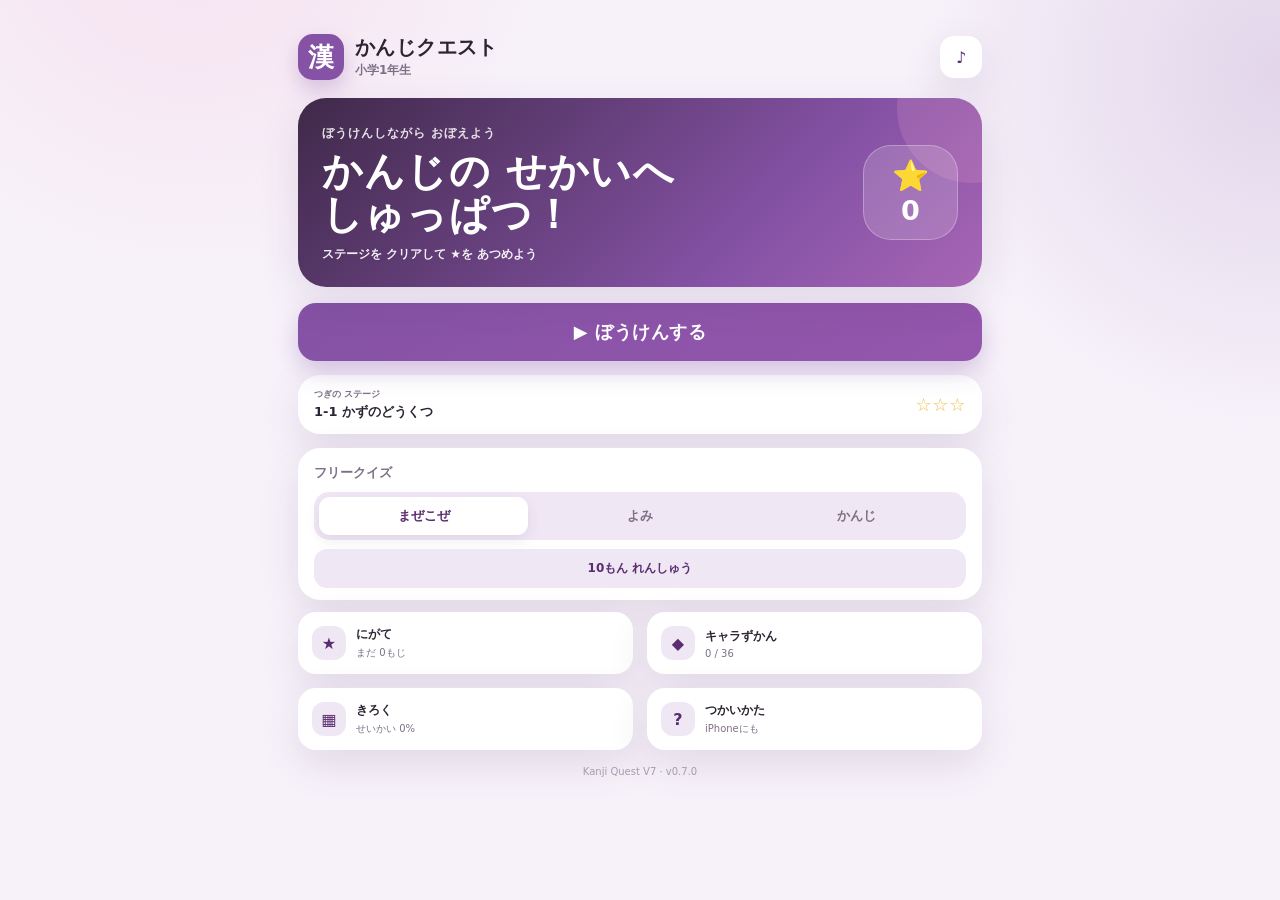
==== commit 008c4995: "Update Kanji Quest to V7" ====
--- a/index.html
+++ b/index.html
@@ -10,7 +10,7 @@
   <link rel="manifest" href="manifest.json" />
   <link rel="apple-touch-icon" href="icons/icon-180.png" />
   <link rel="icon" href="icons/icon-192.png" />
-  <link rel="stylesheet" href="style_v064.css" />
+  <link rel="stylesheet" href="style_v07.css" />
   <title>かんじクエスト</title>
 </head>
 <body>
@@ -66,7 +66,7 @@
         </button>
         <button id="collectionBtn" class="secondary-btn" type="button">
           <span class="action-icon">◆</span>
-          <span><strong>コレクション</strong><small id="collectionMini">0 / 6</small></span>
+          <span><strong>キャラずかん</strong><small id="collectionMini">0 / 32</small></span>
         </button>
         <button id="recordBtn" class="secondary-btn" type="button">
           <span class="action-icon">▦</span>
@@ -78,7 +78,7 @@
         </button>
       </div>
 
-      <footer>Kanji Quest V06.4 · v0.6.4</footer>
+      <footer>Kanji Quest V7 · v0.7.0</footer>
     </section>
 
     <section id="stageView" class="view" aria-label="ステージ">
@@ -195,12 +195,13 @@
       </div>
     </section>
 
-    <section id="collectionView" class="view" aria-label="コレクション">
+    <section id="collectionView" class="view" aria-label="キャラクター図鑑">
       <header class="page-header">
         <button id="collectionBackBtn" class="icon-btn ghost" type="button" aria-label="戻る">←</button>
-        <div><h2>コレクション</h2><p>⭐を あつめて なかまを ふやそう</p></div>
-      </header>
-      <div id="collectionGrid" class="collection-grid"></div>
+        <div><h2>キャラクターずかん</h2><p>なかまを あつめて しょうかいを みよう</p></div>
+      </header>
+      <div id="collectionSummary" class="collection-summary"></div>
+      <div id="collectionGrid" class="collection-grid encyclopedia-grid"></div>
     </section>
 
     <section id="recordView" class="view" aria-label="学習記録">
@@ -238,7 +239,7 @@
     </div>
   </main>
 
-  <script src="questions_v064.js"></script>
-  <script src="app_v064.js"></script>
+  <script src="questions_v07.js"></script>
+  <script src="app_v07.js"></script>
 </body>
 </html>
--- a/style_v07.css
+++ b/style_v07.css
@@ -0,0 +1,870 @@
+:root {
+  --bg: #f7f2fa;
+  --panel: #ffffff;
+  --ink: #2d2433;
+  --muted: #7c7086;
+  --main: #8552a5;
+  --main-dark: #5a2d70;
+  --accent: #f3a6ca;
+  --soft: #f0e7f5;
+  --soft-2: #eadcf2;
+  --danger: #d85c86;
+  --gold: #f4bd45;
+  --shadow: 0 14px 40px rgba(73,39,87,.12);
+  --radius: 22px;
+}
+
+* { box-sizing: border-box; }
+html { min-height: 100%; background: var(--bg); }
+body {
+  margin: 0;
+  min-height: 100vh;
+  min-height: 100dvh;
+  background:
+    radial-gradient(circle at 15% -10%, rgba(243,166,202,.22), transparent 26%),
+    radial-gradient(circle at 100% 8%, rgba(133,82,165,.18), transparent 24%),
+    var(--bg);
+  color: var(--ink);
+  font-family: "Hiragino Sans", "Yu Gothic UI", "Yu Gothic", system-ui, sans-serif;
+  -webkit-tap-highlight-color: transparent;
+}
+
+button { font: inherit; }
+button:focus-visible { outline: 3px solid rgba(133,82,165,.38); outline-offset: 3px; }
+
+.app-shell {
+  width: min(100%, 720px);
+  min-height: 100vh;
+  min-height: 100dvh;
+  margin: 0 auto;
+  padding: max(20px, env(safe-area-inset-top)) max(18px, env(safe-area-inset-right)) max(24px, env(safe-area-inset-bottom)) max(18px, env(safe-area-inset-left));
+}
+
+.view { display: none; animation: fadeIn .18s ease; }
+.view.active { display: block; }
+@keyframes fadeIn { from { opacity: 0; transform: translateY(5px); } to { opacity: 1; transform: translateY(0); } }
+
+.topbar, .quiz-topbar, .page-header {
+  display: flex;
+  align-items: center;
+  justify-content: space-between;
+  gap: 14px;
+  margin-bottom: 18px;
+}
+
+.brand { display: flex; align-items: center; gap: 11px; }
+.logo {
+  width: 46px; height: 46px; border-radius: 15px;
+  display: grid; place-items: center;
+  background: var(--main); color: #fff;
+  font-size: 26px; font-weight: 900;
+  box-shadow: 0 9px 20px rgba(133,82,165,.28);
+}
+.brand h1, .page-header h2 { margin: 0; font-size: 20px; line-height: 1.1; letter-spacing: .02em; }
+.brand p, .page-header p { margin: 4px 0 0; color: var(--muted); font-size: 12px; font-weight: 700; }
+
+.icon-btn {
+  width: 42px; height: 42px; border: 0; border-radius: 14px;
+  background: var(--panel); color: var(--main-dark); box-shadow: var(--shadow);
+  font-weight: 900; cursor: pointer;
+}
+.icon-btn.off { color: #a49aab; text-decoration: line-through; }
+.icon-btn.ghost { background: var(--soft); box-shadow: none; font-size: 20px; }
+
+.hero-card {
+  background: linear-gradient(135deg, #3f2949, #8552a5 68%, #a765b5);
+  border-radius: 28px;
+  padding: 24px;
+  color: #fff;
+  display: flex;
+  align-items: center;
+  justify-content: space-between;
+  gap: 16px;
+  box-shadow: var(--shadow);
+  position: relative;
+  overflow: hidden;
+}
+.hero-card::after {
+  content: "";
+  position: absolute;
+  width: 150px; height: 150px; border-radius: 50%;
+  right: -65px; top: -65px;
+  background: rgba(243,166,202,.18);
+}
+.hero-copy { position: relative; z-index: 1; }
+.hero-copy h2 { margin: 8px 0 10px; font-size: clamp(28px, 7vw, 40px); line-height: 1.08; letter-spacing: .03em; }
+.hero-copy p { margin: 0; font-weight: 700; font-size: 12px; opacity: .92; }
+.eyebrow { font-size: 12px; font-weight: 900; letter-spacing: .08em; opacity: .85; }
+.star-badge {
+  flex: 0 0 auto;
+  min-width: 95px; min-height: 95px; border-radius: 28px;
+  background: rgba(255,255,255,.16);
+  border: 1px solid rgba(255,255,255,.28);
+  display: grid; place-items: center;
+  padding: 12px;
+  position: relative; z-index: 1;
+}
+.star-badge span { font-size: 30px; line-height: 1; }
+.star-badge strong { font-size: 27px; line-height: 1; }
+
+.mode-card, .list-card, .continue-card {
+  margin-top: 14px;
+  padding: 16px;
+  background: var(--panel);
+  border-radius: var(--radius);
+  box-shadow: var(--shadow);
+}
+.compact-card { padding-bottom: 12px; }
+.section-title { font-size: 13px; font-weight: 900; color: var(--muted); margin-bottom: 10px; }
+.segmented { display: grid; grid-template-columns: repeat(3, 1fr); gap: 7px; background: var(--soft); padding: 5px; border-radius: 15px; }
+.mode-btn { border: 0; border-radius: 11px; padding: 10px 6px; background: transparent; color: var(--muted); font-size: 13px; font-weight: 900; cursor: pointer; }
+.mode-btn.active { background: var(--panel); color: var(--main-dark); box-shadow: 0 5px 14px rgba(73,39,87,.09); }
+
+.primary-btn {
+  width: 100%; border: 0; border-radius: 18px; margin-top: 16px; padding: 17px 18px;
+  background: linear-gradient(135deg, var(--main), #9457ad); color: white; font-weight: 900; font-size: 18px; letter-spacing: .03em;
+  box-shadow: 0 10px 25px rgba(133,82,165,.30); cursor: pointer;
+}
+.primary-btn:active { transform: translateY(1px); }
+.primary-btn:disabled { opacity: .45; cursor: not-allowed; }
+.next-btn { margin-top: 12px; }
+.mini-primary {
+  width: 100%; border: 0; border-radius: 13px; margin-top: 9px; padding: 11px;
+  background: var(--soft); color: var(--main-dark); font-size: 12px; font-weight: 900; cursor: pointer;
+}
+
+.continue-card { display: flex; align-items: center; justify-content: space-between; gap: 10px; padding: 13px 16px; }
+.continue-card strong { display: block; margin-top: 2px; font-size: 13px; }
+.tiny-label { display: block; color: var(--muted); font-size: 9px; font-weight: 900; }
+.clear-stars { color: var(--gold); font-size: 18px; letter-spacing: .04em; white-space: nowrap; }
+
+.sub-actions { display: grid; grid-template-columns: 1fr 1fr; gap: 10px; margin-top: 12px; }
+.secondary-btn {
+  border: 0; border-radius: 18px; padding: 14px; background: var(--panel); color: var(--ink); box-shadow: var(--shadow);
+  display: flex; align-items: center; gap: 10px; text-align: left; cursor: pointer;
+}
+.secondary-btn strong { display: block; font-size: 12px; }
+.secondary-btn small { display: block; margin-top: 3px; color: var(--muted); font-size: 10px; }
+.action-icon { width: 34px; height: 34px; border-radius: 12px; display: grid; place-items: center; background: var(--soft); color: var(--main-dark); font-weight: 900; flex: 0 0 auto; }
+.danger-text { display: block; margin: 24px auto 0; border: 0; background: transparent; color: var(--danger); font-size: 12px; font-weight: 800; cursor: pointer; }
+footer { margin-top: 16px; text-align: center; color: #a79cac; font-size: 10px; }
+
+/* Stage map */
+.stage-map { display: grid; gap: 11px; padding-bottom: 20px; }
+.stage-node {
+  border: 0;
+  width: 100%;
+  border-radius: 21px;
+  background: var(--panel);
+  box-shadow: var(--shadow);
+  padding: 15px;
+  display: grid;
+  grid-template-columns: 46px 1fr auto;
+  gap: 12px;
+  align-items: center;
+  color: var(--ink);
+  text-align: left;
+  cursor: pointer;
+  position: relative;
+}
+.stage-node::after {
+  content: "";
+  position: absolute;
+  left: 37px; bottom: -12px;
+  width: 3px; height: 13px; border-radius: 99px;
+  background: var(--soft-2);
+}
+.stage-node:last-child::after { display: none; }
+.stage-node.locked { opacity: .47; filter: saturate(.65); cursor: default; }
+.stage-node.boss { background: linear-gradient(135deg, #4a2b58, #7b458f); color: #fff; }
+.stage-node.boss.locked { background: #c9b8d0; }
+.stage-icon {
+  width: 46px; height: 46px; border-radius: 15px; display: grid; place-items: center;
+  background: var(--soft); color: var(--main-dark); font-weight: 900; font-size: 20px;
+}
+.stage-node.boss .stage-icon { background: rgba(255,255,255,.16); color: #fff; }
+.stage-copy strong { display: block; font-size: 14px; }
+.stage-copy small { display: block; margin-top: 4px; color: var(--muted); font-size: 10px; font-weight: 800; }
+.stage-node.boss .stage-copy small { color: rgba(255,255,255,.75); }
+.stage-stars { color: var(--gold); font-size: 15px; letter-spacing: .02em; }
+.stage-lock { font-size: 17px; }
+
+.quiz-topbar { margin-bottom: 16px; }
+.progress-wrap { flex: 1; }
+.progress-text { margin-bottom: 7px; text-align: center; font-size: 12px; font-weight: 900; color: var(--muted); }
+.progress-track { height: 8px; border-radius: 999px; background: #e8dcef; overflow: hidden; }
+.progress-bar { width: 10%; height: 100%; border-radius: inherit; background: var(--main); transition: width .25s ease; }
+.quiz-status { min-width: 63px; display: grid; justify-items: end; gap: 2px; }
+.mini-score, .combo-mini { font-size: 11px; font-weight: 900; color: var(--main-dark); }
+.combo-mini { color: #a04d72; }
+
+.boss-panel { margin: -4px 0 12px; padding: 12px 14px; border-radius: 17px; background: #493052; color: #fff; box-shadow: var(--shadow); }
+.boss-panel > div:first-child { display: flex; justify-content: space-between; align-items: center; font-size: 11px; }
+.boss-panel strong { font-size: 12px; }
+.boss-track { margin-top: 8px; height: 8px; border-radius: 999px; background: rgba(255,255,255,.18); overflow: hidden; }
+.boss-bar { width: 100%; height: 100%; background: linear-gradient(90deg, #f3a6ca, #fff0f7); border-radius: inherit; transition: width .25s ease; }
+
+.question-card {
+  min-height: 245px;
+  border-radius: 28px;
+  background: var(--panel);
+  box-shadow: var(--shadow);
+  padding: 24px 18px;
+  display: flex; flex-direction: column; align-items: center; justify-content: center;
+  text-align: center;
+}
+.question-kind { display: inline-flex; padding: 5px 10px; border-radius: 999px; background: var(--soft); color: var(--main-dark); font-size: 11px; font-weight: 900; }
+.question-lead { margin-top: 14px; color: var(--muted); font-size: 15px; font-weight: 800; }
+.question-visual { margin-top: 10px; font-size: clamp(64px, 18vw, 94px); line-height: 1; }
+.question-main { margin-top: 14px; font-size: clamp(72px, 22vw, 118px); line-height: 1; font-weight: 900; letter-spacing: .02em; }
+.question-main.reading-prompt { font-size: clamp(42px, 13vw, 76px); }
+.question-main.opposite-prompt { font-size: clamp(64px, 20vw, 98px); }
+.question-sub { margin-top: 10px; min-height: 20px; color: var(--muted); font-size: 13px; font-weight: 700; }
+.combo-banner { margin: 12px auto -2px; width: fit-content; max-width: 100%; padding: 8px 14px; border-radius: 999px; background: #fff0f6; color: #9f4268; font-size: 12px; font-weight: 900; animation: pop .28s ease; }
+@keyframes pop { 0%{ transform: scale(.86); opacity: .3;} 100%{ transform: scale(1); opacity: 1;} }
+
+.answers { display: grid; grid-template-columns: 1fr; gap: 10px; margin-top: 14px; }
+.answer-btn {
+  min-height: 62px;
+  border: 2px solid transparent; border-radius: 18px; padding: 12px 14px;
+  background: var(--panel); color: var(--ink); box-shadow: 0 8px 22px rgba(73,39,87,.09);
+  font-size: 22px; font-weight: 900; cursor: pointer; transition: .15s ease;
+}
+.answer-btn:active { transform: scale(.99); }
+.answer-btn.correct { border-color: var(--main); background: #f1e6f7; color: var(--main-dark); }
+.answer-btn.wrong { border-color: #e9a0ba; background: #fff0f5; color: #ad426a; }
+.answer-btn.dim { opacity: .45; }
+.feedback { min-height: 42px; margin-top: 12px; text-align: center; font-size: 14px; font-weight: 900; }
+.feedback.good { color: var(--main-dark); }
+.feedback.bad { color: #ad5072; }
+.hidden { display: none !important; }
+
+.result-card { margin-top: 3vh; background: var(--panel); border-radius: 30px; padding: 26px 20px; text-align: center; box-shadow: var(--shadow); }
+.result-medal { width: 76px; height: 76px; margin: 0 auto 12px; border-radius: 25px; display: grid; place-items: center; background: #f4e7fa; color: #8b4aa4; font-size: 38px; }
+.result-card h2 { font-size: 29px; margin: 9px 0 6px; }
+.result-card p { color: var(--muted); font-weight: 800; }
+.result-clear-stars { margin: 7px 0; color: var(--gold); font-size: 30px; letter-spacing: .08em; }
+.result-stats { display: grid; grid-template-columns: 1fr 1fr; gap: 10px; margin-top: 17px; }
+.three-stats { grid-template-columns: repeat(3, 1fr); }
+.result-stats div { border-radius: 16px; background: var(--soft); padding: 12px 7px; }
+.result-stats span, .result-stats strong { display: block; }
+.result-stats span { color: var(--muted); font-size: 9px; font-weight: 800; }
+.result-stats strong { margin-top: 4px; font-size: 22px; color: var(--main-dark); }
+.secondary-wide { width: 100%; margin-top: 10px; border: 0; border-radius: 16px; padding: 14px; background: var(--soft); color: var(--main-dark); font-weight: 900; cursor: pointer; }
+.unlock-box { margin-top: 14px; border: 2px solid #e7c8dd; border-radius: 18px; padding: 13px; background: #fff7fb; }
+.unlock-box strong { display: block; color: #8d4467; font-size: 13px; }
+.unlock-box span { display: block; margin-top: 3px; color: var(--muted); font-size: 11px; font-weight: 800; }
+
+/* collection */
+.collection-grid { display: grid; grid-template-columns: 1fr 1fr; gap: 11px; }
+.collection-card { background: var(--panel); border-radius: 21px; padding: 17px 12px; box-shadow: var(--shadow); text-align: center; min-height: 154px; }
+.collection-card.locked { filter: grayscale(.8); opacity: .58; }
+.collection-icon { font-size: 47px; min-height: 58px; display: grid; place-items: center; }
+.collection-card strong { display: block; margin-top: 7px; font-size: 13px; }
+.collection-card small { display: block; margin-top: 5px; color: var(--muted); font-size: 10px; font-weight: 800; }
+.collection-card .need { color: var(--main-dark); }
+
+.page-header { justify-content: flex-start; }
+.record-grid { display: grid; grid-template-columns: 1fr 1fr; gap: 10px; }
+.stat-card { background: var(--panel); border-radius: 20px; padding: 17px; box-shadow: var(--shadow); }
+.stat-card span { display: block; color: var(--muted); font-size: 11px; font-weight: 900; }
+.stat-card strong { display: inline-block; margin-top: 5px; font-size: 27px; }
+.stat-card small { margin-left: 4px; color: var(--muted); font-weight: 800; }
+.kanji-list { display: grid; grid-template-columns: repeat(5, 1fr); gap: 8px; }
+.kanji-chip { border-radius: 14px; background: var(--soft); padding: 10px 4px; text-align: center; }
+.kanji-chip strong { display: block; font-size: 23px; }
+.kanji-chip small { display: block; margin-top: 3px; color: var(--muted); font-size: 9px; font-weight: 800; }
+.history-list, .stage-record-list { display: grid; gap: 8px; }
+.history-row, .stage-record-row { display: grid; grid-template-columns: 1fr auto auto; gap: 10px; align-items: center; padding: 9px 0; border-bottom: 1px solid #eee7f1; font-size: 12px; }
+.history-row:last-child, .stage-record-row:last-child { border-bottom: 0; }
+.history-row span, .stage-record-row span { color: var(--muted); }
+.history-row strong, .stage-record-row strong { color: var(--main-dark); }
+.empty { color: var(--muted); font-size: 12px; font-weight: 800; }
+
+.modal { position: fixed; inset: 0; z-index: 10; background: rgba(36,23,43,.48); display: grid; place-items: center; padding: 20px; }
+.modal-card { position: relative; width: min(100%, 440px); border-radius: 24px; background: var(--panel); padding: 23px; box-shadow: 0 20px 60px rgba(0,0,0,.2); }
+.modal-card h3 { margin: 0 34px 14px 0; font-size: 19px; }
+.modal-card p, .modal-card li { color: var(--muted); font-size: 13px; font-weight: 700; line-height: 1.75; }
+.modal-card ol { padding-left: 1.3em; margin-bottom: 0; }
+.modal-close { position: absolute; right: 14px; top: 14px; width: 34px; height: 34px; border: 0; border-radius: 12px; background: var(--soft); color: var(--main-dark); font-weight: 900; cursor: pointer; }
+
+@media (min-width: 660px) {
+  .app-shell { padding-top: 34px; }
+  .answers { grid-template-columns: repeat(3, 1fr); }
+  .answer-btn { min-height: 80px; }
+  .question-card { min-height: 300px; }
+  .sub-actions { gap: 14px; }
+  .stage-map { grid-template-columns: 1fr 1fr; }
+  .stage-node::after { display: none; }
+  .collection-grid { grid-template-columns: repeat(3, 1fr); }
+}
+
+@media (max-width: 430px) {
+  .hero-card { padding: 19px; }
+  .hero-copy p { font-size: 11px; }
+  .star-badge { min-width: 78px; min-height: 78px; border-radius: 22px; }
+  .three-stats { gap: 7px; }
+  .result-stats div { padding: 10px 5px; }
+}
+
+@media (max-width: 360px) {
+  .sub-actions { grid-template-columns: 1fr; }
+  .kanji-list { grid-template-columns: repeat(4, 1fr); }
+  .collection-grid { grid-template-columns: 1fr; }
+}
+
+
+/* =========================================================
+   V03 Character Adventure
+   Original gothic rabbit mascot: black / purple / pink.
+   ========================================================= */
+.map-guide-card {
+  margin-bottom: 12px; padding: 12px 14px; border-radius: 20px;
+  display: flex; align-items: center; justify-content: space-between; gap: 12px;
+  background: linear-gradient(135deg, #fff, #f3e8f8); box-shadow: var(--shadow);
+}
+.map-guide-copy strong { display:block; margin-top:2px; font-size:13px; }
+.map-guide-copy small { display:block; margin-top:4px; color:var(--muted); font-size:10px; font-weight:800; }
+.map-guide-mascot { width:58px; height:58px; display:grid; place-items:center; flex:0 0 auto; }
+
+.adventure-map { display:grid; gap:14px; padding-bottom:24px; }
+.world-board {
+  position:relative; height:350px; border-radius:28px; overflow:hidden;
+  background:
+    radial-gradient(circle at 12% 16%, rgba(255,255,255,.72) 0 2px, transparent 3px),
+    radial-gradient(circle at 84% 24%, rgba(255,255,255,.58) 0 2px, transparent 3px),
+    radial-gradient(circle at 67% 74%, rgba(255,255,255,.48) 0 2px, transparent 3px),
+    linear-gradient(160deg, #eadcf4, #f9eff7 52%, #ded0ea);
+  box-shadow:var(--shadow); border:1px solid rgba(116,69,139,.08);
+}
+.world-board.world-2 { background:linear-gradient(160deg,#e8def6,#f7edf8 50%,#d8d7f3); }
+.world-title {
+  position:absolute; z-index:6; left:14px; top:12px; right:14px;
+  display:flex; gap:8px; align-items:center; pointer-events:none;
+}
+.world-title > span { width:31px; height:31px; border-radius:11px; display:grid; place-items:center; background:rgba(255,255,255,.72); }
+.world-title strong { display:block; font-size:12px; color:#4e315c; }
+.world-title small { display:block; margin-top:1px; color:#806f88; font-size:9px; font-weight:800; }
+.world-path { position:absolute; inset:45px 12px 8px; width:calc(100% - 24px); height:calc(100% - 53px); z-index:1; overflow:visible; }
+.world-path path { fill:none; stroke:#c19bd3; stroke-width:2.2; stroke-linecap:round; stroke-dasharray:2.2 3; vector-effect:non-scaling-stroke; }
+.world-deco { position:absolute; color:#b07ac6; opacity:.36; font-weight:900; pointer-events:none; }
+.world-deco.d1 { right:9%; top:17%; font-size:22px; }
+.world-deco.d2 { left:9%; top:50%; font-size:25px; }
+.world-deco.d3 { right:13%; bottom:10%; font-size:18px; }
+
+.map-node {
+  position:absolute; z-index:4; transform:translate(-50%,-50%); border:0; background:transparent;
+  width:74px; min-height:82px; padding:0; color:var(--ink); cursor:pointer;
+}
+.map-node-icon {
+  width:48px; height:48px; margin:0 auto; border-radius:17px; display:grid; place-items:center;
+  background:#fff; color:var(--main-dark); box-shadow:0 8px 20px rgba(67,37,82,.16);
+  border:3px solid #d7c0e3; font-size:19px; font-weight:900; transition:.18s ease;
+}
+.map-node.current .map-node-icon { border-color:#8f4fab; box-shadow:0 0 0 6px rgba(143,79,171,.12),0 8px 22px rgba(67,37,82,.2); animation:nodePulse 1.5s ease-in-out infinite; }
+.map-node.boss .map-node-icon { background:linear-gradient(145deg,#4b2e57,#7a438e); border-color:#f3a6ca; color:#fff; }
+.map-node.locked { opacity:.46; filter:saturate(.5); cursor:default; }
+.map-node-label { margin-top:5px; display:block; text-align:center; line-height:1.05; text-shadow:0 1px 0 rgba(255,255,255,.8); }
+.map-node-label strong { display:block; font-size:10px; color:#5d3b69; }
+.map-node-label small { display:block; max-width:82px; margin:2px auto 0; font-size:8px; font-weight:800; color:#76677e; white-space:nowrap; }
+.map-node-label b { display:block; margin-top:2px; font-size:9px; letter-spacing:-.04em; color:#d69d24; }
+@keyframes nodePulse { 50% { transform:translateY(-2px) scale(1.04); } }
+
+/* CSS-drawn original gothic rabbit mascot - closer to the sample mood */
+.goth-bunny {
+  --bun-scale:1;
+  position:relative; width:62px; height:74px; display:block; transform-origin:50% 100%; transform:scale(var(--bun-scale));
+  filter:drop-shadow(0 7px 7px rgba(60,31,72,.20));
+}
+.goth-bunny.mini { --bun-scale:.75; transform:scale(var(--bun-scale)); }
+.bunny-wing { position:absolute; z-index:1; top:36px; width:15px; height:18px; background:linear-gradient(180deg,#473150,#261c2b); border:2px solid #211925; }
+.bunny-wing.wing-l { left:6px; clip-path:polygon(100% 0,20% 28%,86% 50%,0 100%,100% 82%); transform:rotate(-10deg); }
+.bunny-wing.wing-r { right:6px; clip-path:polygon(0 0,80% 28%,14% 50%,100% 100%,0 82%); transform:rotate(10deg); }
+.bunny-ear { position:absolute; z-index:2; top:0; width:18px; height:36px; border-radius:55% 55% 48% 48%; background:#1f1825; border:2px solid #120f16; overflow:hidden; }
+.bunny-ear::after { content:""; position:absolute; inset:4px 4px 7px; border-radius:inherit; background:linear-gradient(#9c5aa8,#ef9bc7); }
+.bunny-ear.ear-l { left:10px; transform:rotate(-16deg); }
+.bunny-ear.ear-r { right:10px; transform:rotate(16deg); }
+.bunny-hood { position:absolute; z-index:3; top:18px; left:6px; width:50px; height:37px; border-radius:53% 53% 47% 47%; background:linear-gradient(180deg,#2b222f,#18131d); border:3px solid #120f16; }
+.bunny-face { position:absolute; z-index:4; top:24px; left:13px; width:36px; height:28px; border-radius:48% 48% 45% 45%; background:#fff8fd; border:2px solid #2b232f; }
+.eye { position:absolute; top:11px; width:4px; height:7px; border-radius:50%; background:#2a2130; }
+.eye-l { left:9px; } .eye-r { right:9px; }
+.cheek { position:absolute; top:18px; width:6px; height:3px; border-radius:50%; background:#f3a6ca; opacity:.82; }
+.cheek-l { left:4px; } .cheek-r { right:4px; }
+.mouth { position:absolute; left:50%; top:17px; width:8px; height:5px; border-bottom:2px solid #5e3b67; border-radius:0 0 50% 50%; transform:translateX(-50%); }
+.tear { display:none; position:absolute; z-index:6; top:16px; width:5px; height:10px; border-radius:60% 40% 60% 40%; background:#71c8ef; box-shadow:0 0 10px rgba(113,200,239,.35); }
+.tear-l { left:5px; transform:rotate(20deg); } .tear-r { right:5px; transform:rotate(-20deg); }
+.bunny-ribbon { position:absolute; z-index:6; top:12px; left:21px; width:22px; height:10px; }
+.bunny-ribbon::before,.bunny-ribbon::after { content:""; position:absolute; top:1px; width:12px; height:10px; border-radius:70% 25% 70% 25%; background:linear-gradient(135deg,#b84fbb,#f19cca); border:1px solid #592d66; }
+.bunny-ribbon::before { left:-4px; transform:rotate(18deg); } .bunny-ribbon::after { right:-4px; transform:scaleX(-1) rotate(18deg); }
+.bunny-skull { position:absolute; z-index:7; top:12px; left:26px; width:12px; height:12px; border-radius:50%; background:#f7bfd9; border:1.5px solid #5d355f; }
+.bunny-skull::before,.bunny-skull::after { content:""; position:absolute; bottom:-4px; width:4px; height:5px; border-radius:0 0 3px 3px; background:#f7bfd9; border:1.5px solid #5d355f; border-top:0; }
+.bunny-skull::before { left:1px; } .bunny-skull::after { right:1px; }
+.bunny-skull i,.bunny-skull b { position:absolute; top:4px; width:2px; height:2px; border-radius:50%; background:#5d355f; }
+.bunny-skull i { left:3px; } .bunny-skull b { right:3px; }
+.bunny-body { position:absolute; z-index:2; left:17px; bottom:0; width:28px; height:25px; border-radius:48% 48% 42% 42%; background:#2f2336; border:2px solid #19131d; }
+.bunny-body::before,.bunny-body::after { content:""; position:absolute; bottom:-3px; width:10px; height:7px; border-radius:50%; background:#2f2336; border:2px solid #19131d; }
+.bunny-body::before { left:-5px; transform:rotate(15deg); } .bunny-body::after { right:-5px; transform:rotate(-15deg); }
+.bunny-body .heart { position:absolute; left:10px; top:5px; width:8px; height:8px; transform:rotate(45deg); background:#e983b8; border-radius:2px; }
+.bunny-body .heart::before,.bunny-body .heart::after { content:""; position:absolute; width:8px; height:8px; border-radius:50%; background:#e983b8; }
+.bunny-body .heart::before { left:-4px; } .bunny-body .heart::after { top:-4px; }
+.goth-bunny::after { content:""; position:absolute; inset:auto auto 14px 6px; width:50px; height:22px; border-radius:50%; background:radial-gradient(ellipse at center, rgba(243,166,202,.28), rgba(243,166,202,0)); opacity:0; transform:scale(.7); pointer-events:none; }
+
+.map-mascot-anchor { position:absolute; z-index:8; width:64px; height:78px; transform:translate(-50%,-89%); pointer-events:none; transition:left .95s cubic-bezier(.2,.8,.25,1), top .95s cubic-bezier(.2,.8,.25,1); }
+.map-mascot-anchor.arrive { animation:mascotArrive .55s ease both; }
+@keyframes mascotArrive { from{opacity:0;transform:translate(-50%,-120%) scale(.65)} to{opacity:1;transform:translate(-50%,-89%) scale(1)} }
+
+/* Quiz journey strip */
+.quest-scene { margin:-2px 0 10px; padding:10px 12px 8px; border-radius:18px; background:rgba(255,255,255,.78); border:1px solid rgba(123,69,143,.08); box-shadow:0 7px 22px rgba(73,39,87,.07); position:relative; overflow:visible; }
+.quest-scene::after { content:""; position:absolute; inset:0; background:radial-gradient(circle at 50% 50%, rgba(255,255,255,.18), transparent 55%); opacity:0; pointer-events:none; }
+.quest-scene.fx-happy::after, .quest-scene.fx-celebrate::after { animation:sceneFlash .9s ease; }
+.quest-scene.fx-sad::after { animation:sceneSad .9s ease; }
+.quest-scene.fx-attack::after { animation:sceneAttack .9s ease; }
+.quest-scene-top { display:flex; justify-content:space-between; gap:10px; align-items:center; }
+.reaction-text { color:#7a5b84; font-size:9px; font-weight:900; }
+.journey-lane { position:relative; height:58px; margin-top:2px; }
+.journey-track { position:absolute; left:20px; right:25px; top:34px; height:7px; border-radius:99px; background:#eadff0; overflow:hidden; }
+.journey-fill { width:0; height:100%; border-radius:inherit; background:linear-gradient(90deg,#a762ba,#f09bc9); transition:width .5s cubic-bezier(.2,.8,.25,1); }
+.journey-track::after { content:"✦  ·  ✦  ·  ✦  ·  ✦"; position:absolute; left:12%; right:10%; top:-16px; text-align:center; color:#cab0d5; font-size:8px; letter-spacing:.5em; white-space:nowrap; }
+.journey-goal { position:absolute; right:0; top:15px; font-size:25px; }
+.quiz-mascot-anchor { position:absolute; z-index:4; left:0%; top:0; width:58px; height:64px; transform:translateX(-18px); transition:left .5s cubic-bezier(.2,.8,.25,1); }
+.quiz-mascot-anchor .goth-bunny { --bun-scale:.82; transform-origin:50% 0; }
+
+/* Mascot reaction animations */
+.goth-bunny.idle { animation:bunnyIdle 1.6s ease-in-out infinite; }
+.goth-bunny.walk { animation:bunnyWalk .22s ease-in-out infinite alternate; }
+.goth-bunny.happy { animation:bunnyHappy .58s cubic-bezier(.2,.85,.28,1) 2; }
+.goth-bunny.celebrate { animation:bunnyCelebrate .48s cubic-bezier(.2,.85,.28,1) 3; }
+.goth-bunny.attack { animation:bunnyAttack .95s cubic-bezier(.25,.95,.2,1) 1; }
+.goth-bunny.sad { animation:bunnySad .65s ease-in-out 1; }
+.goth-bunny.victory { animation:bunnyVictory .7s ease-in-out 3; }
+.goth-bunny.happy::after,.goth-bunny.celebrate::after,.goth-bunny.victory::after { opacity:1; animation:glowBurst .65s ease-out 1; }
+.goth-bunny.sad .tear { display:block; animation:tearDrop .85s ease-in 2; }
+.goth-bunny.sad .mouth { top:19px; border-bottom:0; border-top:2px solid #5e3b67; border-radius:50% 50% 0 0; }
+.goth-bunny.happy .eye,.goth-bunny.celebrate .eye,.goth-bunny.victory .eye { width:5px; height:8px; background:#241a2a; border:0; border-radius:50%; transform:scale(1.08); box-shadow:0 0 0 1px rgba(255,255,255,.08),0 0 8px rgba(229,127,190,.35); }
+.goth-bunny.happy .eye::after,.goth-bunny.celebrate .eye::after,.goth-bunny.victory .eye::after { content:""; position:absolute; width:2px; height:2px; border-radius:50%; background:#fff; left:1px; top:1px; }
+.goth-bunny.happy .mouth,.goth-bunny.celebrate .mouth,.goth-bunny.victory .mouth { top:17px; width:9px; height:6px; border:0; border-radius:0 0 9px 9px; background:#d962a0; box-shadow:inset 0 2px 0 #5e3b67; }
+.goth-bunny.happy .bunny-ribbon,.goth-bunny.celebrate .bunny-ribbon,.goth-bunny.victory .bunny-ribbon { filter:drop-shadow(0 0 8px rgba(240,155,201,.5)); }
+.goth-bunny.attack .bunny-body { transform:rotate(-12deg) translateX(2px); }
+.goth-bunny.attack .bunny-wing.wing-l { animation:wingFlapL .16s linear 5 alternate; }
+.goth-bunny.attack .bunny-wing.wing-r { animation:wingFlapR .16s linear 5 alternate; }
+@keyframes bunnyIdle { 0%,100%{transform:scale(var(--bun-scale))} 50%{transform:translateY(-2px) scale(var(--bun-scale))} }
+@keyframes bunnyWalk { from{transform:translateY(0) rotate(-2deg) scale(var(--bun-scale))} to{transform:translateY(-5px) rotate(2deg) scale(var(--bun-scale))} }
+@keyframes bunnyHappy { 0%,100%{transform:translateY(0) scale(var(--bun-scale))} 34%{transform:translateY(-16px) rotate(-8deg) scale(calc(var(--bun-scale) * 1.05))} 65%{transform:translateY(-9px) rotate(8deg) scale(calc(var(--bun-scale) * 1.02))} }
+@keyframes bunnyCelebrate { 0%,100%{transform:translateY(0) rotate(0) scale(var(--bun-scale))} 25%{transform:translateY(-18px) rotate(-10deg) scale(calc(var(--bun-scale) * 1.06))} 55%{transform:translateY(-8px) rotate(11deg) scale(calc(var(--bun-scale) * 1.02))} 78%{transform:translateY(-16px) rotate(-7deg) scale(calc(var(--bun-scale) * 1.05))} }
+@keyframes bunnyAttack { 0%{transform:translateX(0) scale(var(--bun-scale))} 24%{transform:translateX(10px) translateY(-4px) rotate(-6deg) scale(var(--bun-scale))} 46%{transform:translateX(34px) translateY(-10px) rotate(10deg) scale(calc(var(--bun-scale) * 1.08))} 64%{transform:translateX(42px) translateY(-4px) rotate(-7deg) scale(calc(var(--bun-scale) * 1.06))} 100%{transform:translateX(0) scale(var(--bun-scale))} }
+@keyframes bunnySad { 0%,100%{transform:scale(var(--bun-scale))} 35%{transform:translateY(5px) rotate(-5deg) scale(var(--bun-scale))} 65%{transform:translateY(5px) rotate(5deg) scale(var(--bun-scale))} }
+@keyframes bunnyVictory { 0%,100%{transform:translateY(0) rotate(0) scale(var(--bun-scale))} 30%{transform:translateY(-19px) rotate(-11deg) scale(calc(var(--bun-scale) * 1.07))} 58%{transform:translateY(-9px) rotate(12deg) scale(calc(var(--bun-scale) * 1.03))} 84%{transform:translateY(-18px) rotate(-8deg) scale(calc(var(--bun-scale) * 1.07))} }
+@keyframes tearDrop { from{transform:translateY(-2px);opacity:0} 22%{opacity:1} to{transform:translateY(15px);opacity:0} }
+@keyframes glowBurst { 0%{transform:scale(.6);opacity:0} 35%{opacity:1} 100%{transform:scale(1.25);opacity:0} }
+@keyframes wingFlapL { from{transform:rotate(-10deg)} to{transform:rotate(-24deg)} }
+@keyframes wingFlapR { from{transform:rotate(10deg)} to{transform:rotate(24deg)} }
+@keyframes sceneFlash { 0%{opacity:0} 25%{opacity:1} 100%{opacity:0} }
+@keyframes sceneSad { 0%{opacity:0} 35%{opacity:.65; background:radial-gradient(circle at 50% 50%, rgba(113,200,239,.18), transparent 55%)} 100%{opacity:0} }
+@keyframes sceneAttack { 0%{opacity:0} 30%{opacity:.9; background:linear-gradient(90deg, transparent 0, rgba(243,166,202,.35) 45%, transparent 80%)} 100%{opacity:0} }
+/* V04 includes boss hit, knockback and KO reactions. */
+.boss-head-row { display:flex; justify-content:space-between; align-items:center; font-size:11px; }
+.boss-identity { display:flex; align-items:center; gap:7px; }
+.boss-avatar { width:31px; height:31px; border-radius:11px; display:grid; place-items:center; background:rgba(255,255,255,.13); font-size:20px; }
+.boss-panel > div:first-child { font-size:11px; }
+
+.result-mascot-stage { position:relative; height:80px; display:grid; place-items:center; margin:-4px 0 2px; }
+.result-bunny { --bun-scale:1.1; }
+.result-sparkle { position:absolute; color:#d27bac; opacity:.82; animation:sparkle 1s ease-in-out infinite alternate; }
+.result-sparkle.s1 { left:29%; top:15%; } .result-sparkle.s2 { right:27%; top:7%; animation-delay:.2s; } .result-sparkle.s3 { right:31%; bottom:4%; animation-delay:.4s; }
+@keyframes sparkle { to{transform:scale(1.35) rotate(18deg);opacity:.35} }
+
+@media (min-width:660px) {
+  .adventure-map { grid-template-columns:1fr 1fr; }
+  .world-board { height:390px; }
+}
+@media (max-width:430px) {
+  .world-board { height:335px; }
+  .map-node { width:68px; }
+  .map-node-icon { width:44px;height:44px;border-radius:15px; }
+  .map-node-label small { max-width:76px;font-size:7.5px; }
+  .quest-scene { padding-left:9px;padding-right:9px; }
+}
+
+@media (max-width:430px) {
+  .app-shell { padding-left:max(10px, env(safe-area-inset-left)); padding-right:max(10px, env(safe-area-inset-right)); padding-top:max(8px, env(safe-area-inset-top)); padding-bottom:max(10px, env(safe-area-inset-bottom)); }
+  #quizView.active { min-height:calc(100dvh - 18px); display:flex; flex-direction:column; gap:0; overflow:hidden; }
+  .quiz-topbar { flex:0 0 auto; gap:8px; margin-bottom:6px; }
+  .icon-btn { width:36px; height:36px; border-radius:12px; }
+  .progress-text { margin-bottom:3px; font-size:10px; }
+  .progress-track { height:6px; }
+  .quiz-status { min-width:48px; gap:0; }
+  .mini-score,.combo-mini { font-size:10px; }
+  .quest-scene { flex:0 0 auto; padding:5px 8px 4px; margin:0 0 6px; border-radius:15px; min-height:66px; }
+  .quest-scene-top .tiny-label { font-size:7px; }
+  .reaction-text { font-size:7.5px; }
+  .journey-lane { height:44px; margin-top:0; }
+  .journey-track { top:23px; left:16px; right:22px; height:5px; }
+  .journey-track::after { display:none; }
+  .journey-goal { top:4px; font-size:20px; }
+  .quiz-mascot-anchor { width:46px; height:48px; transform:translateX(-14px); top:-2px; }
+  .quiz-mascot-anchor .goth-bunny { --bun-scale:.62; transform-origin:50% 0; }
+  .boss-panel { flex:0 0 auto; margin:0 0 6px; padding:7px 10px; border-radius:13px; }
+  .boss-avatar { width:25px; height:25px; font-size:16px; }
+  .boss-track { margin-top:5px; height:6px; }
+  .question-card { flex:0 0 auto; min-height:132px; max-height:168px; padding:10px 12px; border-radius:21px; }
+  .question-kind { padding:3px 9px; font-size:9px; }
+  .question-lead { margin-top:7px; font-size:11px; line-height:1.25; }
+  .question-visual { margin-top:5px; font-size:clamp(38px, 10vw, 48px); }
+  .question-main { margin-top:6px; font-size:clamp(46px, 14vw, 66px); }
+  .question-main.reading-prompt { font-size:clamp(24px, 8vw, 38px); }
+  .question-main.opposite-prompt { font-size:clamp(44px, 13vw, 62px); }
+  .question-sub { display:none; }
+  .combo-banner { flex:0 0 auto; margin:5px auto 0; padding:4px 9px; font-size:9.5px; }
+  .answers { flex:0 0 auto; gap:6px; margin-top:7px; }
+  .answers.answer-grid-3 { grid-template-columns:repeat(3,1fr); }
+  .answers.answer-grid-2 { grid-template-columns:repeat(2,1fr); }
+  .answers.answer-grid-2 .answer-btn:last-child:nth-child(odd) { grid-column:1 / -1; }
+  .answer-btn { min-height:45px; border-radius:14px; padding:7px 8px; font-size:18px; line-height:1.1; }
+  .feedback { flex:0 0 auto; min-height:16px; margin-top:4px; font-size:10px; line-height:1.25; }
+  .primary-btn.next-btn { flex:0 0 auto; margin-top:5px; padding:10px 14px; border-radius:14px; font-size:14px; }
+  #resultView.active .result-card { margin-top:0; padding:12px 12px 14px; border-radius:22px; }
+  .result-mascot-stage { height:54px; margin:-2px 0 0; }
+  .result-bunny { --bun-scale:.72; }
+  .result-sparkle { font-size:11px; }
+  .result-medal { width:48px; height:48px; margin:2px auto 5px; border-radius:16px; font-size:25px; }
+  .result-card .eyebrow { font-size:9px; }
+  .result-card h2 { font-size:22px; margin:5px 0 3px; }
+  .result-clear-stars { margin:3px 0; font-size:23px; }
+  .result-card p { margin:4px 0; font-size:12px; }
+  .result-stats { gap:6px; margin-top:8px; }
+  .result-stats div { padding:8px 4px; border-radius:13px; }
+  .result-stats span { font-size:7.5px; }
+  .result-stats strong { margin-top:2px; font-size:18px; }
+  .unlock-box { margin-top:8px; padding:8px; border-radius:14px; }
+  .unlock-box strong { font-size:11px; }
+  .unlock-box span { margin-top:1px; font-size:9px; }
+  #resultView .primary-btn { margin-top:8px; padding:11px 13px; font-size:15px; }
+  #resultView .secondary-wide { margin-top:6px; padding:10px; border-radius:13px; font-size:13px; }
+}
+
+@media (max-width:430px) and (max-height:700px) {
+  .quest-scene { min-height:56px; padding-top:3px; padding-bottom:2px; }
+  .journey-lane { height:34px; }
+  .journey-track { top:19px; }
+  .journey-goal { top:1px; }
+  .quiz-mascot-anchor .goth-bunny { --bun-scale:.54; transform-origin:50% 0; }
+  .question-card { min-height:112px; max-height:138px; padding:8px 10px; }
+  .question-main { font-size:clamp(40px,12vw,56px); }
+  .answer-btn { min-height:41px; font-size:17px; }
+  .feedback { min-height:14px; }
+  .primary-btn.next-btn { padding:8px 12px; }
+}
+
+/* V04 reaction particles and boss hit/KO */
+.quest-scene,.boss-panel { position:relative; }
+.fx-particle { position:absolute; z-index:30; left:50%; top:50%; font-style:normal; font-weight:900; pointer-events:none; transform:translate(-50%,-50%); opacity:0; animation:fxBurst .92s cubic-bezier(.15,.8,.25,1) var(--delay,0s) forwards; }
+.fx-happy,.fx-celebrate,.fx-ko { color:#e878b6; text-shadow:0 0 8px rgba(232,120,182,.38); }
+.fx-sad { color:#67bde9; }
+.fx-attack,.fx-boss { color:#f2b84b; text-shadow:0 0 8px rgba(242,184,75,.4); }
+@keyframes fxBurst { 0%{opacity:0;transform:translate(-50%,-50%) scale(.35) rotate(0)} 18%{opacity:1} 100%{opacity:0;transform:translate(calc(-50% + var(--dx)),calc(-50% + var(--dy))) scale(1.15) rotate(var(--rot))} }
+.quest-scene.fx-happy { animation:sceneBounce .5s ease; }
+.quest-scene.fx-celebrate { animation:sceneParty .75s ease; }
+.quest-scene.fx-sad { animation:sceneWobble .58s ease; }
+.quest-scene.fx-attack { animation:sceneDash .55s ease; }
+@keyframes sceneBounce { 40%{transform:translateY(-3px) scale(1.01)} }
+@keyframes sceneParty { 20%{transform:scale(1.015)} 45%{transform:rotate(-.4deg) scale(1.02)} 70%{transform:rotate(.4deg) scale(1.02)} }
+@keyframes sceneWobble { 25%{transform:translateX(-2px)} 50%{transform:translateX(2px)} 75%{transform:translateX(-1px)} }
+@keyframes sceneDash { 35%{transform:translateX(3px)} 60%{transform:translateX(-2px)} }
+.boss-panel.boss-hit { animation:bossHitPanel .58s ease; box-shadow:0 0 0 3px rgba(255,137,177,.18),0 12px 34px rgba(176,62,111,.25); }
+.boss-avatar-hit { animation:bossAvatarHit .62s cubic-bezier(.2,.85,.3,1); }
+.boss-hit-burst,.boss-ko { position:absolute; z-index:35; right:14px; top:50%; transform:translateY(-50%); font-weight:1000; color:#fff4b8; text-shadow:0 2px 0 #9d3c67,0 0 10px rgba(255,255,255,.35); animation:hitText .78s ease forwards; pointer-events:none; }
+.boss-ko { left:50%; right:auto; top:50%; font-size:28px; color:#fff; }
+.boss-panel.boss-defeated { animation:bossDefeatPanel 1.05s ease forwards; }
+.boss-avatar-ko { animation:bossAvatarKO 1.05s cubic-bezier(.15,.85,.3,1) forwards; }
+@keyframes bossHitPanel { 0%,100%{transform:translateX(0);filter:none} 18%{transform:translateX(-7px);filter:brightness(1.55) saturate(1.3)} 36%{transform:translateX(6px)} 55%{transform:translateX(-4px)} 72%{transform:translateX(2px)} }
+@keyframes bossAvatarHit { 0%{transform:scale(1)} 28%{transform:translateX(10px) rotate(16deg) scale(.86)} 52%{transform:translateX(-5px) rotate(-8deg)} 100%{transform:none} }
+@keyframes hitText { 0%{opacity:0;transform:translateY(-50%) scale(.45)} 25%{opacity:1;transform:translateY(-70%) scale(1.18)} 100%{opacity:0;transform:translateY(-105%) scale(.92)} }
+@keyframes bossDefeatPanel { 0%{filter:none;opacity:1;transform:none} 22%{filter:brightness(1.8);transform:translateX(-7px)} 40%{transform:translateX(7px)} 62%{filter:brightness(1);transform:translateY(-4px) scale(1.01)} 100%{filter:grayscale(.5);opacity:.42;transform:translateY(7px) scale(.96)} }
+@keyframes bossAvatarKO { 0%{transform:none;opacity:1} 35%{transform:translateX(13px) translateY(-10px) rotate(28deg) scale(1.15)} 72%{transform:translateX(28px) translateY(5px) rotate(65deg) scale(.72);opacity:.8} 100%{transform:translateX(42px) translateY(18px) rotate(95deg) scale(.35);opacity:0} }
+
+/* V05 companions + high difficulty compound questions */
+.quest-meta-right { display:flex; align-items:center; justify-content:flex-end; gap:6px; min-width:0; }
+.companion-party { display:inline-flex; align-items:center; gap:2px; white-space:nowrap; }
+.companion-party b { font-size:7px; color:#9a83a4; margin-right:1px; }
+.companion-chip { width:20px; height:20px; display:grid; place-items:center; border-radius:50%; background:#fff; border:1px solid #eadcf2; box-shadow:0 2px 6px rgba(73,39,87,.09); font-size:12px; }
+.companion-party.party-cheer .companion-chip { animation:companionCheer .45s ease 2; }
+.companion-party.party-sad .companion-chip { animation:companionSad .55s ease 1; }
+@keyframes companionCheer { 45%{transform:translateY(-5px) rotate(-6deg) scale(1.12)} 70%{transform:translateY(-2px) rotate(6deg)} }
+@keyframes companionSad { 35%{transform:translateY(2px) rotate(-5deg)} 65%{transform:translateY(2px) rotate(5deg)} }
+.result-companions { min-height:22px; margin:2px auto 4px; display:flex; justify-content:center; align-items:center; gap:4px; color:var(--muted); font-size:8px; font-weight:900; }
+.result-companions .companion-chip { width:23px; height:23px; font-size:14px; }
+.question-main.compound-prompt { font-size:clamp(42px, 13vw, 72px); letter-spacing:.03em; }
+.question-main.compound-reading-prompt { font-size:clamp(28px, 9vw, 48px); }
+.question-kind { white-space:nowrap; }
+@media (max-width:430px) {
+  .quest-scene-top { align-items:flex-start; }
+  .quest-meta-right { gap:4px; }
+  .companion-party b { display:none; }
+  .companion-chip { width:17px; height:17px; font-size:10px; }
+  .reaction-text { max-width:120px; overflow:hidden; text-overflow:ellipsis; white-space:nowrap; }
+  .question-main.compound-prompt { font-size:clamp(34px, 11vw, 52px); }
+  .question-main.compound-reading-prompt { font-size:clamp(22px, 7.5vw, 34px); }
+}
+@media (prefers-reduced-motion: reduce) {
+  .goth-bunny,.map-node.current .map-node-icon,.result-sparkle { animation:none !important; }
+  .map-mascot-anchor,.quiz-mascot-anchor,.journey-fill { transition:none !important; }
+}
+
+.result-bunny.sad ~ .result-sparkle { display:none; }
+
+
+/* V05.1 character visibility / party layout */
+.companion-stage {
+  margin-top:12px;
+  min-height:92px;
+  padding:10px 12px 12px;
+  border-radius:20px;
+  background:linear-gradient(180deg,rgba(255,255,255,.84),rgba(249,241,252,.9));
+  border:1px solid rgba(133,82,165,.09);
+  box-shadow:0 8px 24px rgba(73,39,87,.07);
+}
+.companion-stage:empty { display:none; }
+.companion-stage-title { text-align:center; color:#80668a; font-size:9px; font-weight:900; margin-bottom:5px; }
+.companion-stage-row { display:flex; justify-content:center; align-items:flex-end; gap:10px; }
+.companion-stage-card { width:66px; min-width:0; text-align:center; }
+.companion-stage-card > span {
+  width:46px; height:46px; margin:0 auto; display:grid; place-items:center;
+  border-radius:17px; background:#fff; border:2px solid #eadcf2;
+  box-shadow:0 6px 16px rgba(73,39,87,.11); font-size:29px;
+}
+.companion-stage-card small {
+  display:block; margin-top:4px; color:#7b6982; font-size:7px; line-height:1.15; font-weight:900;
+  overflow:hidden; text-overflow:ellipsis; white-space:nowrap;
+}
+.companion-stage.party-cheer .companion-stage-card > span { animation:companionBigCheer .55s ease 2; }
+.companion-stage.party-sad .companion-stage-card > span { animation:companionBigSad .62s ease 1; }
+@keyframes companionBigCheer { 35%{transform:translateY(-9px) rotate(-7deg) scale(1.14)} 68%{transform:translateY(-3px) rotate(7deg) scale(1.06)} }
+@keyframes companionBigSad { 30%{transform:translateY(3px) rotate(-6deg)} 62%{transform:translateY(3px) rotate(6deg)} }
+.quiz-mascot-anchor.at-goal .goth-bunny { animation:bunnyVictory .7s ease-in-out 2; }
+
+@media (max-width:430px) {
+  .quest-scene { min-height:88px; padding:6px 9px 5px; }
+  .journey-lane { height:60px; }
+  .journey-track { top:35px; left:18px; right:29px; height:6px; }
+  .journey-goal { top:14px; right:1px; font-size:24px; }
+  .quiz-mascot-anchor { width:58px; height:64px; top:0; transform:translateX(-17px); }
+  .quiz-mascot-anchor .goth-bunny { --bun-scale:.78; transform-origin:50% 0; }
+  .companion-chip { width:27px; height:27px; font-size:17px; border-width:1.5px; }
+  .quest-meta-right { gap:5px; }
+  .companion-party { gap:3px; }
+  .reaction-text { max-width:105px; font-size:7.5px; }
+  .companion-stage { margin-top:10px; min-height:88px; padding:8px 8px 10px; }
+  .companion-stage-row { gap:6px; }
+  .companion-stage-card { width:62px; }
+  .companion-stage-card > span { width:44px; height:44px; border-radius:16px; font-size:27px; }
+  .companion-stage-card small { font-size:6.5px; }
+}
+
+@media (max-width:430px) and (max-height:700px) {
+  .quest-scene { min-height:76px; }
+  .journey-lane { height:49px; }
+  .journey-track { top:29px; }
+  .journey-goal { top:8px; font-size:22px; }
+  .quiz-mascot-anchor .goth-bunny { --bun-scale:.69; }
+  .companion-stage { min-height:72px; padding:6px 7px 7px; }
+  .companion-stage-title { margin-bottom:3px; }
+  .companion-stage-card > span { width:36px; height:36px; font-size:22px; }
+  .companion-stage-card small { display:none; }
+}
+
+
+/* V06 unified original companion art */
+.companion-svg { width:100%; height:100%; display:block; overflow:visible; }
+.companion-chip.art { padding:1px; overflow:hidden; background:linear-gradient(180deg,#fff,#f7edf9); }
+.companion-chip.art .companion-svg { width:100%; height:100%; }
+.companion-stage { margin-top:auto !important; min-height:128px; padding:9px 10px 12px; display:block; }
+.companion-stage-title { font-size:10px; margin-bottom:4px; letter-spacing:.04em; }
+.companion-stage-row { min-height:92px; display:flex; align-items:flex-end; justify-content:center; gap:6px; }
+.companion-stage-card { width:76px; flex:0 1 76px; text-align:center; }
+.companion-art-frame {
+  width:68px; height:74px; margin:0 auto; display:block; border-radius:22px;
+  background:radial-gradient(circle at 50% 35%,#fff 0,#fff 42%,#f4e9f7 100%);
+  border:2px solid #e5cfea; box-shadow:0 7px 18px rgba(73,39,87,.12); padding:2px;
+}
+.companion-stage-card small { margin-top:3px; font-size:7px; }
+.companion-stage.party-count-1 .companion-stage-card { width:104px; flex-basis:104px; }
+.companion-stage.party-count-1 .companion-art-frame { width:88px; height:94px; border-radius:26px; }
+.companion-stage.party-count-2 .companion-art-frame { width:80px; height:86px; }
+.companion-stage.party-count-3 .companion-art-frame { width:72px; height:78px; }
+.companion-stage.party-count-4 .companion-art-frame { width:64px; height:70px; }
+.companion-stage.party-count-5 .companion-stage-card { width:58px; flex-basis:58px; }
+.companion-stage.party-count-5 .companion-art-frame { width:54px; height:60px; }
+.companion-stage.party-count-6 .companion-stage-card { width:50px; flex-basis:50px; }
+.companion-stage.party-count-6 .companion-art-frame { width:48px; height:54px; }
+.companion-stage.party-cheer .companion-art-frame { animation:companionArtCheer .52s cubic-bezier(.2,.9,.25,1) 2; }
+.companion-stage.party-sad .companion-art-frame { animation:companionArtSad .68s ease 1; filter:saturate(.72); }
+.companion-party.party-cheer .companion-chip.art { animation:companionArtCheer .45s ease 2; }
+.companion-party.party-sad .companion-chip.art { animation:companionArtSad .58s ease 1; }
+@keyframes companionArtCheer { 0%,100%{transform:none} 36%{transform:translateY(-10px) rotate(-7deg) scale(1.08)} 70%{transform:translateY(-3px) rotate(6deg) scale(1.03)} }
+@keyframes companionArtSad { 0%,100%{transform:none} 32%{transform:translateY(4px) rotate(-5deg) scale(.98)} 67%{transform:translateY(4px) rotate(5deg) scale(.98)} }
+
+.collection-icon.art { width:86px; height:86px; margin:0 auto 6px; display:grid; place-items:center; background:transparent; }
+.collection-icon.art .companion-svg { width:82px; height:82px; }
+.locked-silhouette { width:68px; height:68px; display:grid; place-items:center; border-radius:50%; background:#ded2e4; color:#fff; font-size:34px; }
+.result-companions .companion-chip.art { width:34px; height:34px; padding:1px; }
+
+#quizView.active { min-height:calc(100dvh - 24px); display:flex; flex-direction:column; }
+#quizView .companion-stage { margin-top:auto; }
+
+@media (max-width:430px) {
+  .companion-party { gap:2px; }
+  .companion-chip.art { width:25px; height:25px; }
+  .companion-stage { min-height:126px; padding:8px 8px 10px; }
+  .companion-stage-row { min-height:92px; gap:3px; }
+  .companion-stage-card { width:70px; flex-basis:70px; }
+  .companion-stage-card small { font-size:6.5px; }
+  .companion-stage.party-count-1 .companion-stage-card { width:108px; flex-basis:108px; }
+  .companion-stage.party-count-1 .companion-art-frame { width:92px; height:98px; }
+  .companion-stage.party-count-2 .companion-art-frame { width:82px; height:88px; }
+  .companion-stage.party-count-3 .companion-art-frame { width:72px; height:78px; }
+  .companion-stage.party-count-4 .companion-art-frame { width:64px; height:70px; }
+  .companion-stage.party-count-5 .companion-stage-card { width:56px; flex-basis:56px; }
+  .companion-stage.party-count-5 .companion-art-frame { width:52px; height:58px; }
+  .companion-stage.party-count-6 .companion-stage-card { width:48px; flex-basis:48px; }
+  .companion-stage.party-count-6 .companion-art-frame { width:46px; height:52px; }
+.companion-stage.party-count-5 .companion-stage-card { width:58px; flex-basis:58px; }
+.companion-stage.party-count-5 .companion-art-frame { width:54px; height:60px; }
+.companion-stage.party-count-6 .companion-stage-card { width:50px; flex-basis:50px; }
+.companion-stage.party-count-6 .companion-art-frame { width:48px; height:54px; }
+}
+@media (max-width:430px) and (max-height:740px) {
+  .companion-stage { min-height:104px; padding-top:5px; }
+  .companion-stage-row { min-height:74px; }
+  .companion-stage.party-count-1 .companion-art-frame { width:74px; height:80px; }
+  .companion-stage.party-count-2 .companion-art-frame { width:70px; height:76px; }
+  .companion-stage.party-count-3 .companion-art-frame { width:62px; height:68px; }
+  .companion-stage.party-count-4 .companion-art-frame { width:56px; height:62px; }
+  .companion-stage.party-count-5 .companion-art-frame { width:48px; height:54px; }
+  .companion-stage.party-count-6 .companion-art-frame { width:42px; height:48px; }
+  .companion-stage-card small { display:none; }
+}
+
+
+/* V06.2 companion reaction fix + large boss arena */
+.companion-stage.party-cheer { box-shadow:0 0 0 3px rgba(232,120,182,.08),0 10px 30px rgba(133,82,165,.10); }
+.companion-stage.party-sad { box-shadow:0 0 0 3px rgba(103,189,233,.08),0 10px 30px rgba(73,39,87,.08); }
+.companion-stage.party-cheer .companion-stage-card { animation:partyCardLift .68s cubic-bezier(.2,.9,.25,1) 2; }
+.companion-stage.party-sad .companion-stage-card { animation:partyCardWorry .72s ease 1; }
+.companion-stage.party-cheer .companion-stage-card:nth-child(2) { animation-delay:.06s; }
+.companion-stage.party-cheer .companion-stage-card:nth-child(3) { animation-delay:.12s; }
+.companion-stage.party-cheer .companion-stage-card:nth-child(4) { animation-delay:.18s; }
+.companion-stage.party-cheer .companion-svg { filter:drop-shadow(0 0 8px rgba(232,120,182,.42)); }
+.companion-stage.party-sad .companion-svg { filter:saturate(.68) brightness(.96); }
+@keyframes partyCardLift { 0%,100%{transform:none} 30%{transform:translateY(-12px) rotate(-5deg) scale(1.06)} 62%{transform:translateY(-4px) rotate(6deg) scale(1.03)} }
+@keyframes partyCardWorry { 0%,100%{transform:none} 25%{transform:translateY(3px) rotate(-5deg)} 55%{transform:translateY(3px) rotate(5deg)} 78%{transform:translateY(2px) rotate(-3deg)} }
+
+.boss-arena-panel {
+  padding:10px 12px;
+  min-height:100px;
+  border-radius:20px;
+  background:linear-gradient(135deg,#372441,#563361 58%,#70407a);
+  overflow:hidden;
+}
+.boss-arena-row { display:grid; grid-template-columns:92px 1fr; gap:12px; align-items:center; }
+.boss-avatar-large {
+  width:88px; height:82px; border-radius:24px; display:grid; place-items:center;
+  background:radial-gradient(circle at 50% 42%,rgba(255,255,255,.17),rgba(255,255,255,.04) 58%,transparent 70%);
+  border:1px solid rgba(255,255,255,.14); position:relative; transform-origin:50% 70%;
+}
+.boss-art { width:78px; height:78px; display:grid; place-items:center; position:relative; }
+.boss-art .companion-svg { width:78px; height:78px; filter:drop-shadow(0 6px 7px rgba(0,0,0,.24)); }
+.boss-monster-face { font-size:56px; line-height:1; filter:drop-shadow(0 6px 6px rgba(0,0,0,.24)); }
+.boss-horn { position:absolute; top:8px; width:9px; height:20px; background:#f3a6ca; border:2px solid #25182c; border-radius:60% 60% 20% 20%; }
+.boss-horn.h1 { left:13px; transform:rotate(-24deg); } .boss-horn.h2 { right:13px; transform:rotate(24deg); }
+.boss-info { min-width:0; }
+.boss-info .boss-head-row { display:flex; justify-content:space-between; align-items:center; gap:8px; }
+.boss-info .boss-head-row strong { font-size:15px; color:#fff; }
+.boss-hp-label { font-size:12px; white-space:nowrap; color:#fff; }
+.boss-hp-label b { font-size:16px; }
+.boss-info .boss-track { margin-top:9px; height:11px; background:rgba(255,255,255,.18); }
+.boss-info .boss-bar { background:linear-gradient(90deg,#ff7fb6,#ffc5dd); box-shadow:0 0 10px rgba(255,127,182,.28); }
+.boss-hint { display:block; margin-top:5px; color:rgba(255,255,255,.72); font-size:8px; font-weight:800; }
+.boss-panel.boss-hit::before {
+  content:""; position:absolute; inset:0; z-index:20; pointer-events:none;
+  background:radial-gradient(circle at 28% 48%,rgba(255,255,255,.90),rgba(255,102,157,.48) 18%,transparent 48%);
+  animation:bossDamageFlash .55s ease forwards;
+}
+.boss-avatar-hit { animation:bossCreatureDamage .72s cubic-bezier(.2,.9,.25,1) !important; }
+.boss-avatar-hit .boss-art { animation:bossCreatureBlink .16s linear 4 alternate; }
+.boss-avatar-ko { animation:bossCreatureKO 1.25s cubic-bezier(.15,.85,.25,1) forwards !important; }
+.boss-hit-burst { right:8px; top:22%; font-size:17px; }
+.boss-ko { font-size:34px; letter-spacing:.08em; }
+@keyframes bossDamageFlash { 0%{opacity:0} 18%{opacity:1} 100%{opacity:0} }
+@keyframes bossCreatureDamage {
+  0%{transform:none} 16%{transform:translateX(13px) rotate(14deg) scale(.90)} 32%{transform:translateX(-10px) rotate(-10deg) scale(1.04)}
+  48%{transform:translateX(8px) rotate(8deg)} 66%{transform:translateX(-5px) rotate(-5deg)} 100%{transform:none}
+}
+@keyframes bossCreatureBlink { from{filter:brightness(1) saturate(1)} to{filter:brightness(2.2) saturate(.4)} }
+@keyframes bossCreatureKO {
+  0%{transform:none;opacity:1} 22%{transform:translateY(-15px) rotate(-16deg) scale(1.12);filter:brightness(1.8)}
+  48%{transform:translateX(18px) translateY(-5px) rotate(32deg) scale(.95)}
+  72%{transform:translateX(45px) translateY(22px) rotate(75deg) scale(.62);opacity:.72}
+  100%{transform:translateX(90px) translateY(58px) rotate(145deg) scale(.20);opacity:0}
+}
+
+@media (max-width:430px) {
+  .boss-arena-panel { min-height:92px; padding:8px 10px; margin-bottom:7px; }
+  .boss-arena-row { grid-template-columns:78px 1fr; gap:9px; }
+  .boss-avatar-large { width:76px; height:72px; border-radius:20px; }
+  .boss-art,.boss-art .companion-svg { width:68px; height:68px; }
+  .boss-monster-face { font-size:50px; }
+  .boss-info .boss-head-row strong { font-size:13px; }
+  .boss-hp-label { font-size:10px; } .boss-hp-label b { font-size:14px; }
+  .boss-info .boss-track { height:9px; margin-top:7px; }
+  .boss-hint { font-size:7px; margin-top:4px; }
+  .boss-hit-burst { font-size:14px; top:18%; }
+}
+
+
+/* V06.4 companion profile / tap interaction */
+.companion-open { cursor:pointer; -webkit-tap-highlight-color:transparent; }
+button.companion-chip, button.companion-stage-card { border:0; font:inherit; color:inherit; background:transparent; padding:0; }
+.companion-chip.companion-open:active { transform:scale(.88); }
+.companion-stage-card.companion-open:active .companion-art-frame { transform:translateY(2px) scale(.96); }
+.companion-stage-title span { margin-left:5px; font-size:7px; color:#ad91b8; }
+.collection-card.companion-open { cursor:pointer; transition:transform .15s ease, box-shadow .15s ease; }
+.collection-card.companion-open:active { transform:scale(.98); }
+.collection-card small b { color:var(--main-dark); font-size:9px; }
+.companion-profile { text-align:center; }
+.companion-profile-art { width:190px; height:190px; margin:0 auto 8px; display:grid; place-items:center; border-radius:36px; background:radial-gradient(circle at 50% 38%,#fff 0 34%,#f5e9f8 72%,#ead9f0 100%); box-shadow:inset 0 0 0 2px #ead7f0,0 14px 34px rgba(73,39,87,.12); }
+.companion-profile-art .companion-svg { width:158px; height:158px; filter:drop-shadow(0 10px 8px rgba(52,31,63,.18)); }
+.companion-profile-type { display:inline-block; margin:2px auto 8px; padding:5px 12px; border-radius:999px; background:var(--soft); color:var(--main-dark); font-size:11px; font-weight:900; }
+.companion-profile-personality { margin:7px 0 12px !important; color:#62566a !important; text-align:left; font-size:13px !important; line-height:1.7 !important; }
+.companion-profile-info { display:grid; gap:7px; text-align:left; }
+.companion-profile-info div { padding:9px 11px; border-radius:13px; background:#f8f1fa; }
+.companion-profile-info span { display:block; color:#9a83a4; font-size:9px; font-weight:900; }
+.companion-profile-info strong { display:block; margin-top:2px; color:#493952; font-size:12px; line-height:1.45; }
+@media (max-width:430px) {
+  .companion-profile-art { width:165px; height:165px; border-radius:31px; }
+  .companion-profile-art .companion-svg { width:140px; height:140px; }
+}
+
+.collection-summary{margin-bottom:10px;}
+.collection-summary-card{display:grid;gap:8px;background:#fff;border:1px solid #eadcf2;border-radius:18px;padding:12px 14px;box-shadow:0 10px 24px rgba(73,39,87,.08);}
+.collection-summary-card div{display:flex;justify-content:space-between;align-items:flex-start;gap:12px;}
+.collection-summary-card span{display:block;color:#9a83a4;font-size:10px;font-weight:900;}
+.collection-summary-card strong{display:block;color:#493952;font-size:12px;line-height:1.5;text-align:right;}
+.encyclopedia-grid{grid-template-columns:repeat(2,minmax(0,1fr));}
+.collection-card{position:relative;min-height:200px;}
+.rarity-badge{position:absolute;top:10px;right:10px;padding:3px 8px;border-radius:999px;font-size:9px;font-weight:900;letter-spacing:.04em;background:#f1e5f7;color:#7c5d8d;}
+.rarity-badge.rare{background:linear-gradient(135deg,#ffe4f0,#fff4cf);color:#8a4970;box-shadow:0 0 0 1px rgba(232,146,190,.18) inset;}
+.collection-card.rarity-rare{box-shadow:0 12px 24px rgba(237,160,188,.16),0 0 0 1px rgba(234,220,242,.8);}
+.collection-card.locked{opacity:.72;}
+.locked-silhouette{width:70px;height:70px;border-radius:22px;display:grid;place-items:center;background:#efe5f2;color:#a292ad;font-size:34px;font-weight:900;box-shadow:inset 0 0 0 2px #e5d9eb;}
+.collection-card small .need{display:block;line-height:1.5;}
+.companion-rarity{display:inline-block;margin:0 auto 8px;padding:5px 12px;border-radius:999px;font-size:11px;font-weight:900;background:#f4ebf8;color:#7a5a88;}
+.companion-rarity.rare{background:linear-gradient(135deg,#ffe7f4,#fff4cb);color:#8c4e74;box-shadow:0 0 0 1px rgba(232,146,190,.18) inset;}
+.companion-profile-head{display:flex;flex-wrap:wrap;justify-content:center;align-items:center;gap:8px;margin:4px 0 8px;}
+.iroha-card-wrap{max-width:210px;margin:0 auto 10px;padding:8px;border-radius:28px;background:linear-gradient(180deg,#fff,#f8edf7);box-shadow:inset 0 0 0 2px #f0dff0,0 14px 34px rgba(73,39,87,.12);}
+.iroha-card-preview{display:block;width:100%;height:auto;border-radius:20px;}
+@media (max-width:420px){
+  .collection-summary-card strong{font-size:11px;}
+  .encyclopedia-grid{grid-template-columns:repeat(2,minmax(0,1fr));gap:10px;}
+  .collection-card{min-height:188px;}
+  .rarity-badge{top:8px;right:8px;font-size:8px;}
+}
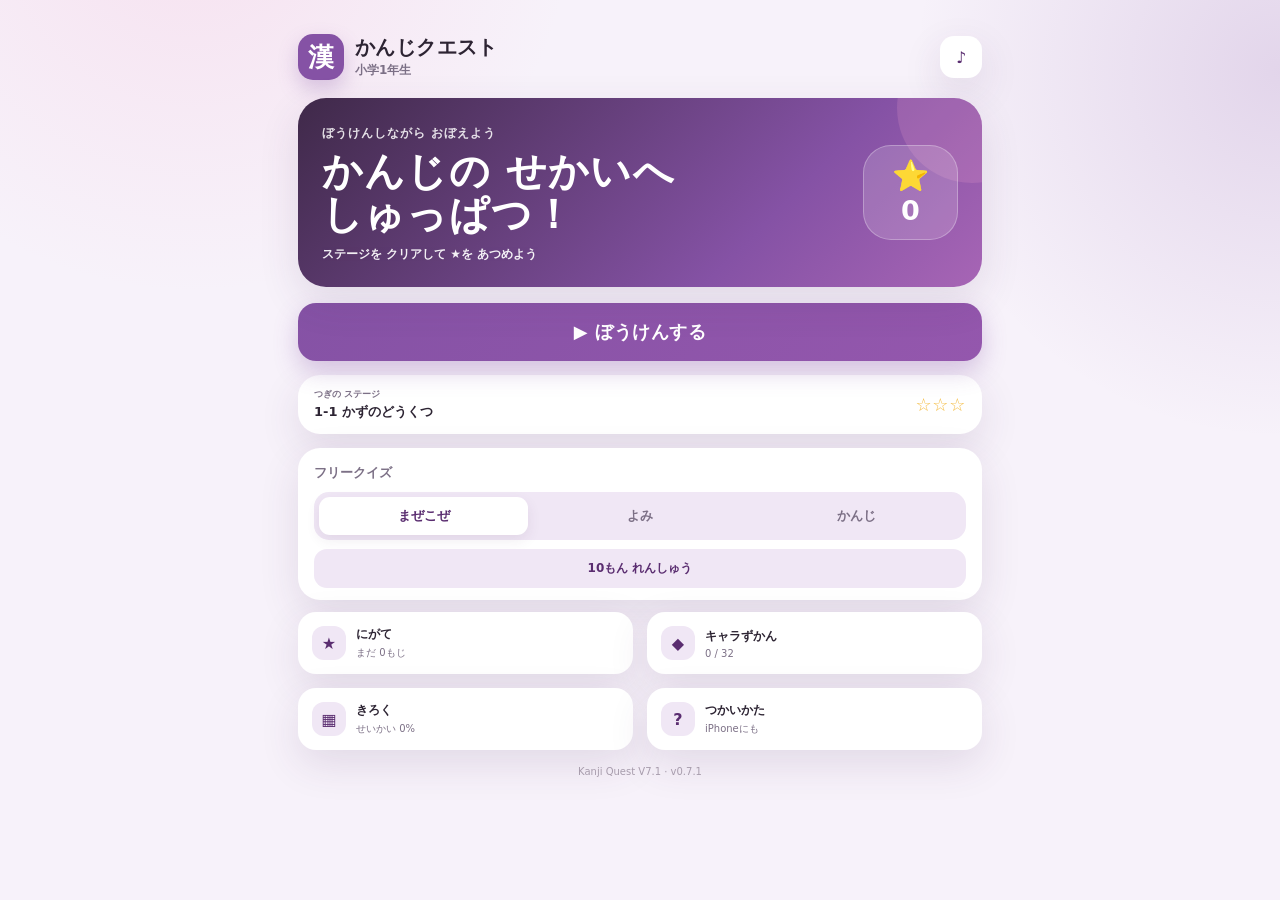
==== commit 684a8cd2: "Update Kanji Quest to V7.1" ====
--- a/index.html
+++ b/index.html
@@ -10,7 +10,7 @@
   <link rel="manifest" href="manifest.json" />
   <link rel="apple-touch-icon" href="icons/icon-180.png" />
   <link rel="icon" href="icons/icon-192.png" />
-  <link rel="stylesheet" href="style_v07.css" />
+  <link rel="stylesheet" href="style_v071.css" />
   <title>かんじクエスト</title>
 </head>
 <body>
@@ -78,7 +78,7 @@
         </button>
       </div>
 
-      <footer>Kanji Quest V7 · v0.7.0</footer>
+      <footer>Kanji Quest V7.1 · v0.7.1</footer>
     </section>
 
     <section id="stageView" class="view" aria-label="ステージ">
@@ -107,12 +107,12 @@
       <header class="quiz-topbar">
         <button id="quitBtn" class="icon-btn ghost" type="button" aria-label="クイズをやめる">×</button>
         <div class="progress-wrap" aria-label="進み具合">
-          <div class="progress-text"><span id="questionNo">1</span> / 10</div>
+          <div class="progress-text"><span id="progressWord">せいかい</span> <span id="questionNo">0</span> / 10 <small id="attemptNo">1もんめ</small></div>
           <div class="progress-track"><div id="progressBar" class="progress-bar"></div></div>
         </div>
         <div class="quiz-status">
           <div class="combo-mini">🔥 <span id="comboCount">0</span></div>
-          <div class="mini-score">⭐ <span id="sessionStars">0</span></div>
+          <div id="wrongMini" class="wrong-mini">✕ <span id="wrongCount">0</span>/5</div><div class="mini-score">⭐ <span id="sessionStars">0</span></div>
         </div>
       </header>
 
@@ -198,7 +198,7 @@
     <section id="collectionView" class="view" aria-label="キャラクター図鑑">
       <header class="page-header">
         <button id="collectionBackBtn" class="icon-btn ghost" type="button" aria-label="戻る">←</button>
-        <div><h2>キャラクターずかん</h2><p>なかまを あつめて しょうかいを みよう</p></div>
+        <div><h2>キャラクターずかん</h2><p>10もん せいかいで 1たいずつ なかまを ふやそう</p></div>
       </header>
       <div id="collectionSummary" class="collection-summary"></div>
       <div id="collectionGrid" class="collection-grid encyclopedia-grid"></div>
@@ -239,7 +239,7 @@
     </div>
   </main>
 
-  <script src="questions_v07.js"></script>
-  <script src="app_v07.js"></script>
+  <script src="questions_v071.js"></script>
+  <script src="app_v071.js"></script>
 </body>
 </html>
--- a/style_v071.css
+++ b/style_v071.css
@@ -0,0 +1,880 @@
+:root {
+  --bg: #f7f2fa;
+  --panel: #ffffff;
+  --ink: #2d2433;
+  --muted: #7c7086;
+  --main: #8552a5;
+  --main-dark: #5a2d70;
+  --accent: #f3a6ca;
+  --soft: #f0e7f5;
+  --soft-2: #eadcf2;
+  --danger: #d85c86;
+  --gold: #f4bd45;
+  --shadow: 0 14px 40px rgba(73,39,87,.12);
+  --radius: 22px;
+}
+
+* { box-sizing: border-box; }
+html { min-height: 100%; background: var(--bg); }
+body {
+  margin: 0;
+  min-height: 100vh;
+  min-height: 100dvh;
+  background:
+    radial-gradient(circle at 15% -10%, rgba(243,166,202,.22), transparent 26%),
+    radial-gradient(circle at 100% 8%, rgba(133,82,165,.18), transparent 24%),
+    var(--bg);
+  color: var(--ink);
+  font-family: "Hiragino Sans", "Yu Gothic UI", "Yu Gothic", system-ui, sans-serif;
+  -webkit-tap-highlight-color: transparent;
+}
+
+button { font: inherit; }
+button:focus-visible { outline: 3px solid rgba(133,82,165,.38); outline-offset: 3px; }
+
+.app-shell {
+  width: min(100%, 720px);
+  min-height: 100vh;
+  min-height: 100dvh;
+  margin: 0 auto;
+  padding: max(20px, env(safe-area-inset-top)) max(18px, env(safe-area-inset-right)) max(24px, env(safe-area-inset-bottom)) max(18px, env(safe-area-inset-left));
+}
+
+.view { display: none; animation: fadeIn .18s ease; }
+.view.active { display: block; }
+@keyframes fadeIn { from { opacity: 0; transform: translateY(5px); } to { opacity: 1; transform: translateY(0); } }
+
+.topbar, .quiz-topbar, .page-header {
+  display: flex;
+  align-items: center;
+  justify-content: space-between;
+  gap: 14px;
+  margin-bottom: 18px;
+}
+
+.brand { display: flex; align-items: center; gap: 11px; }
+.logo {
+  width: 46px; height: 46px; border-radius: 15px;
+  display: grid; place-items: center;
+  background: var(--main); color: #fff;
+  font-size: 26px; font-weight: 900;
+  box-shadow: 0 9px 20px rgba(133,82,165,.28);
+}
+.brand h1, .page-header h2 { margin: 0; font-size: 20px; line-height: 1.1; letter-spacing: .02em; }
+.brand p, .page-header p { margin: 4px 0 0; color: var(--muted); font-size: 12px; font-weight: 700; }
+
+.icon-btn {
+  width: 42px; height: 42px; border: 0; border-radius: 14px;
+  background: var(--panel); color: var(--main-dark); box-shadow: var(--shadow);
+  font-weight: 900; cursor: pointer;
+}
+.icon-btn.off { color: #a49aab; text-decoration: line-through; }
+.icon-btn.ghost { background: var(--soft); box-shadow: none; font-size: 20px; }
+
+.hero-card {
+  background: linear-gradient(135deg, #3f2949, #8552a5 68%, #a765b5);
+  border-radius: 28px;
+  padding: 24px;
+  color: #fff;
+  display: flex;
+  align-items: center;
+  justify-content: space-between;
+  gap: 16px;
+  box-shadow: var(--shadow);
+  position: relative;
+  overflow: hidden;
+}
+.hero-card::after {
+  content: "";
+  position: absolute;
+  width: 150px; height: 150px; border-radius: 50%;
+  right: -65px; top: -65px;
+  background: rgba(243,166,202,.18);
+}
+.hero-copy { position: relative; z-index: 1; }
+.hero-copy h2 { margin: 8px 0 10px; font-size: clamp(28px, 7vw, 40px); line-height: 1.08; letter-spacing: .03em; }
+.hero-copy p { margin: 0; font-weight: 700; font-size: 12px; opacity: .92; }
+.eyebrow { font-size: 12px; font-weight: 900; letter-spacing: .08em; opacity: .85; }
+.star-badge {
+  flex: 0 0 auto;
+  min-width: 95px; min-height: 95px; border-radius: 28px;
+  background: rgba(255,255,255,.16);
+  border: 1px solid rgba(255,255,255,.28);
+  display: grid; place-items: center;
+  padding: 12px;
+  position: relative; z-index: 1;
+}
+.star-badge span { font-size: 30px; line-height: 1; }
+.star-badge strong { font-size: 27px; line-height: 1; }
+
+.mode-card, .list-card, .continue-card {
+  margin-top: 14px;
+  padding: 16px;
+  background: var(--panel);
+  border-radius: var(--radius);
+  box-shadow: var(--shadow);
+}
+.compact-card { padding-bottom: 12px; }
+.section-title { font-size: 13px; font-weight: 900; color: var(--muted); margin-bottom: 10px; }
+.segmented { display: grid; grid-template-columns: repeat(3, 1fr); gap: 7px; background: var(--soft); padding: 5px; border-radius: 15px; }
+.mode-btn { border: 0; border-radius: 11px; padding: 10px 6px; background: transparent; color: var(--muted); font-size: 13px; font-weight: 900; cursor: pointer; }
+.mode-btn.active { background: var(--panel); color: var(--main-dark); box-shadow: 0 5px 14px rgba(73,39,87,.09); }
+
+.primary-btn {
+  width: 100%; border: 0; border-radius: 18px; margin-top: 16px; padding: 17px 18px;
+  background: linear-gradient(135deg, var(--main), #9457ad); color: white; font-weight: 900; font-size: 18px; letter-spacing: .03em;
+  box-shadow: 0 10px 25px rgba(133,82,165,.30); cursor: pointer;
+}
+.primary-btn:active { transform: translateY(1px); }
+.primary-btn:disabled { opacity: .45; cursor: not-allowed; }
+.next-btn { margin-top: 12px; }
+.mini-primary {
+  width: 100%; border: 0; border-radius: 13px; margin-top: 9px; padding: 11px;
+  background: var(--soft); color: var(--main-dark); font-size: 12px; font-weight: 900; cursor: pointer;
+}
+
+.continue-card { display: flex; align-items: center; justify-content: space-between; gap: 10px; padding: 13px 16px; }
+.continue-card strong { display: block; margin-top: 2px; font-size: 13px; }
+.tiny-label { display: block; color: var(--muted); font-size: 9px; font-weight: 900; }
+.clear-stars { color: var(--gold); font-size: 18px; letter-spacing: .04em; white-space: nowrap; }
+
+.sub-actions { display: grid; grid-template-columns: 1fr 1fr; gap: 10px; margin-top: 12px; }
+.secondary-btn {
+  border: 0; border-radius: 18px; padding: 14px; background: var(--panel); color: var(--ink); box-shadow: var(--shadow);
+  display: flex; align-items: center; gap: 10px; text-align: left; cursor: pointer;
+}
+.secondary-btn strong { display: block; font-size: 12px; }
+.secondary-btn small { display: block; margin-top: 3px; color: var(--muted); font-size: 10px; }
+.action-icon { width: 34px; height: 34px; border-radius: 12px; display: grid; place-items: center; background: var(--soft); color: var(--main-dark); font-weight: 900; flex: 0 0 auto; }
+.danger-text { display: block; margin: 24px auto 0; border: 0; background: transparent; color: var(--danger); font-size: 12px; font-weight: 800; cursor: pointer; }
+footer { margin-top: 16px; text-align: center; color: #a79cac; font-size: 10px; }
+
+/* Stage map */
+.stage-map { display: grid; gap: 11px; padding-bottom: 20px; }
+.stage-node {
+  border: 0;
+  width: 100%;
+  border-radius: 21px;
+  background: var(--panel);
+  box-shadow: var(--shadow);
+  padding: 15px;
+  display: grid;
+  grid-template-columns: 46px 1fr auto;
+  gap: 12px;
+  align-items: center;
+  color: var(--ink);
+  text-align: left;
+  cursor: pointer;
+  position: relative;
+}
+.stage-node::after {
+  content: "";
+  position: absolute;
+  left: 37px; bottom: -12px;
+  width: 3px; height: 13px; border-radius: 99px;
+  background: var(--soft-2);
+}
+.stage-node:last-child::after { display: none; }
+.stage-node.locked { opacity: .47; filter: saturate(.65); cursor: default; }
+.stage-node.boss { background: linear-gradient(135deg, #4a2b58, #7b458f); color: #fff; }
+.stage-node.boss.locked { background: #c9b8d0; }
+.stage-icon {
+  width: 46px; height: 46px; border-radius: 15px; display: grid; place-items: center;
+  background: var(--soft); color: var(--main-dark); font-weight: 900; font-size: 20px;
+}
+.stage-node.boss .stage-icon { background: rgba(255,255,255,.16); color: #fff; }
+.stage-copy strong { display: block; font-size: 14px; }
+.stage-copy small { display: block; margin-top: 4px; color: var(--muted); font-size: 10px; font-weight: 800; }
+.stage-node.boss .stage-copy small { color: rgba(255,255,255,.75); }
+.stage-stars { color: var(--gold); font-size: 15px; letter-spacing: .02em; }
+.stage-lock { font-size: 17px; }
+
+.quiz-topbar { margin-bottom: 16px; }
+.progress-wrap { flex: 1; }
+.progress-text { margin-bottom: 7px; text-align: center; font-size: 12px; font-weight: 900; color: var(--muted); }
+.progress-track { height: 8px; border-radius: 999px; background: #e8dcef; overflow: hidden; }
+.progress-bar { width: 10%; height: 100%; border-radius: inherit; background: var(--main); transition: width .25s ease; }
+.quiz-status { min-width: 63px; display: grid; justify-items: end; gap: 2px; }
+.mini-score, .combo-mini { font-size: 11px; font-weight: 900; color: var(--main-dark); }
+.combo-mini { color: #a04d72; }
+
+.boss-panel { margin: -4px 0 12px; padding: 12px 14px; border-radius: 17px; background: #493052; color: #fff; box-shadow: var(--shadow); }
+.boss-panel > div:first-child { display: flex; justify-content: space-between; align-items: center; font-size: 11px; }
+.boss-panel strong { font-size: 12px; }
+.boss-track { margin-top: 8px; height: 8px; border-radius: 999px; background: rgba(255,255,255,.18); overflow: hidden; }
+.boss-bar { width: 100%; height: 100%; background: linear-gradient(90deg, #f3a6ca, #fff0f7); border-radius: inherit; transition: width .25s ease; }
+
+.question-card {
+  min-height: 245px;
+  border-radius: 28px;
+  background: var(--panel);
+  box-shadow: var(--shadow);
+  padding: 24px 18px;
+  display: flex; flex-direction: column; align-items: center; justify-content: center;
+  text-align: center;
+}
+.question-kind { display: inline-flex; padding: 5px 10px; border-radius: 999px; background: var(--soft); color: var(--main-dark); font-size: 11px; font-weight: 900; }
+.question-lead { margin-top: 14px; color: var(--muted); font-size: 15px; font-weight: 800; }
+.question-visual { margin-top: 10px; font-size: clamp(64px, 18vw, 94px); line-height: 1; }
+.question-main { margin-top: 14px; font-size: clamp(72px, 22vw, 118px); line-height: 1; font-weight: 900; letter-spacing: .02em; }
+.question-main.reading-prompt { font-size: clamp(42px, 13vw, 76px); }
+.question-main.opposite-prompt { font-size: clamp(64px, 20vw, 98px); }
+.question-sub { margin-top: 10px; min-height: 20px; color: var(--muted); font-size: 13px; font-weight: 700; }
+.combo-banner { margin: 12px auto -2px; width: fit-content; max-width: 100%; padding: 8px 14px; border-radius: 999px; background: #fff0f6; color: #9f4268; font-size: 12px; font-weight: 900; animation: pop .28s ease; }
+@keyframes pop { 0%{ transform: scale(.86); opacity: .3;} 100%{ transform: scale(1); opacity: 1;} }
+
+.answers { display: grid; grid-template-columns: 1fr; gap: 10px; margin-top: 14px; }
+.answer-btn {
+  min-height: 62px;
+  border: 2px solid transparent; border-radius: 18px; padding: 12px 14px;
+  background: var(--panel); color: var(--ink); box-shadow: 0 8px 22px rgba(73,39,87,.09);
+  font-size: 22px; font-weight: 900; cursor: pointer; transition: .15s ease;
+}
+.answer-btn:active { transform: scale(.99); }
+.answer-btn.correct { border-color: var(--main); background: #f1e6f7; color: var(--main-dark); }
+.answer-btn.wrong { border-color: #e9a0ba; background: #fff0f5; color: #ad426a; }
+.answer-btn.dim { opacity: .45; }
+.feedback { min-height: 42px; margin-top: 12px; text-align: center; font-size: 14px; font-weight: 900; }
+.feedback.good { color: var(--main-dark); }
+.feedback.bad { color: #ad5072; }
+.hidden { display: none !important; }
+
+.result-card { margin-top: 3vh; background: var(--panel); border-radius: 30px; padding: 26px 20px; text-align: center; box-shadow: var(--shadow); }
+.result-medal { width: 76px; height: 76px; margin: 0 auto 12px; border-radius: 25px; display: grid; place-items: center; background: #f4e7fa; color: #8b4aa4; font-size: 38px; }
+.result-card h2 { font-size: 29px; margin: 9px 0 6px; }
+.result-card p { color: var(--muted); font-weight: 800; }
+.result-clear-stars { margin: 7px 0; color: var(--gold); font-size: 30px; letter-spacing: .08em; }
+.result-stats { display: grid; grid-template-columns: 1fr 1fr; gap: 10px; margin-top: 17px; }
+.three-stats { grid-template-columns: repeat(3, 1fr); }
+.result-stats div { border-radius: 16px; background: var(--soft); padding: 12px 7px; }
+.result-stats span, .result-stats strong { display: block; }
+.result-stats span { color: var(--muted); font-size: 9px; font-weight: 800; }
+.result-stats strong { margin-top: 4px; font-size: 22px; color: var(--main-dark); }
+.secondary-wide { width: 100%; margin-top: 10px; border: 0; border-radius: 16px; padding: 14px; background: var(--soft); color: var(--main-dark); font-weight: 900; cursor: pointer; }
+.unlock-box { margin-top: 14px; border: 2px solid #e7c8dd; border-radius: 18px; padding: 13px; background: #fff7fb; }
+.unlock-box strong { display: block; color: #8d4467; font-size: 13px; }
+.unlock-box span { display: block; margin-top: 3px; color: var(--muted); font-size: 11px; font-weight: 800; }
+
+/* collection */
+.collection-grid { display: grid; grid-template-columns: 1fr 1fr; gap: 11px; }
+.collection-card { background: var(--panel); border-radius: 21px; padding: 17px 12px; box-shadow: var(--shadow); text-align: center; min-height: 154px; }
+.collection-card.locked { filter: grayscale(.8); opacity: .58; }
+.collection-icon { font-size: 47px; min-height: 58px; display: grid; place-items: center; }
+.collection-card strong { display: block; margin-top: 7px; font-size: 13px; }
+.collection-card small { display: block; margin-top: 5px; color: var(--muted); font-size: 10px; font-weight: 800; }
+.collection-card .need { color: var(--main-dark); }
+
+.page-header { justify-content: flex-start; }
+.record-grid { display: grid; grid-template-columns: 1fr 1fr; gap: 10px; }
+.stat-card { background: var(--panel); border-radius: 20px; padding: 17px; box-shadow: var(--shadow); }
+.stat-card span { display: block; color: var(--muted); font-size: 11px; font-weight: 900; }
+.stat-card strong { display: inline-block; margin-top: 5px; font-size: 27px; }
+.stat-card small { margin-left: 4px; color: var(--muted); font-weight: 800; }
+.kanji-list { display: grid; grid-template-columns: repeat(5, 1fr); gap: 8px; }
+.kanji-chip { border-radius: 14px; background: var(--soft); padding: 10px 4px; text-align: center; }
+.kanji-chip strong { display: block; font-size: 23px; }
+.kanji-chip small { display: block; margin-top: 3px; color: var(--muted); font-size: 9px; font-weight: 800; }
+.history-list, .stage-record-list { display: grid; gap: 8px; }
+.history-row, .stage-record-row { display: grid; grid-template-columns: 1fr auto auto; gap: 10px; align-items: center; padding: 9px 0; border-bottom: 1px solid #eee7f1; font-size: 12px; }
+.history-row:last-child, .stage-record-row:last-child { border-bottom: 0; }
+.history-row span, .stage-record-row span { color: var(--muted); }
+.history-row strong, .stage-record-row strong { color: var(--main-dark); }
+.empty { color: var(--muted); font-size: 12px; font-weight: 800; }
+
+.modal { position: fixed; inset: 0; z-index: 10; background: rgba(36,23,43,.48); display: grid; place-items: center; padding: 20px; }
+.modal-card { position: relative; width: min(100%, 440px); border-radius: 24px; background: var(--panel); padding: 23px; box-shadow: 0 20px 60px rgba(0,0,0,.2); }
+.modal-card h3 { margin: 0 34px 14px 0; font-size: 19px; }
+.modal-card p, .modal-card li { color: var(--muted); font-size: 13px; font-weight: 700; line-height: 1.75; }
+.modal-card ol { padding-left: 1.3em; margin-bottom: 0; }
+.modal-close { position: absolute; right: 14px; top: 14px; width: 34px; height: 34px; border: 0; border-radius: 12px; background: var(--soft); color: var(--main-dark); font-weight: 900; cursor: pointer; }
+
+@media (min-width: 660px) {
+  .app-shell { padding-top: 34px; }
+  .answers { grid-template-columns: repeat(3, 1fr); }
+  .answer-btn { min-height: 80px; }
+  .question-card { min-height: 300px; }
+  .sub-actions { gap: 14px; }
+  .stage-map { grid-template-columns: 1fr 1fr; }
+  .stage-node::after { display: none; }
+  .collection-grid { grid-template-columns: repeat(3, 1fr); }
+}
+
+@media (max-width: 430px) {
+  .hero-card { padding: 19px; }
+  .hero-copy p { font-size: 11px; }
+  .star-badge { min-width: 78px; min-height: 78px; border-radius: 22px; }
+  .three-stats { gap: 7px; }
+  .result-stats div { padding: 10px 5px; }
+}
+
+@media (max-width: 360px) {
+  .sub-actions { grid-template-columns: 1fr; }
+  .kanji-list { grid-template-columns: repeat(4, 1fr); }
+  .collection-grid { grid-template-columns: 1fr; }
+}
+
+
+/* =========================================================
+   V03 Character Adventure
+   Original gothic rabbit mascot: black / purple / pink.
+   ========================================================= */
+.map-guide-card {
+  margin-bottom: 12px; padding: 12px 14px; border-radius: 20px;
+  display: flex; align-items: center; justify-content: space-between; gap: 12px;
+  background: linear-gradient(135deg, #fff, #f3e8f8); box-shadow: var(--shadow);
+}
+.map-guide-copy strong { display:block; margin-top:2px; font-size:13px; }
+.map-guide-copy small { display:block; margin-top:4px; color:var(--muted); font-size:10px; font-weight:800; }
+.map-guide-mascot { width:58px; height:58px; display:grid; place-items:center; flex:0 0 auto; }
+
+.adventure-map { display:grid; gap:14px; padding-bottom:24px; }
+.world-board {
+  position:relative; height:350px; border-radius:28px; overflow:hidden;
+  background:
+    radial-gradient(circle at 12% 16%, rgba(255,255,255,.72) 0 2px, transparent 3px),
+    radial-gradient(circle at 84% 24%, rgba(255,255,255,.58) 0 2px, transparent 3px),
+    radial-gradient(circle at 67% 74%, rgba(255,255,255,.48) 0 2px, transparent 3px),
+    linear-gradient(160deg, #eadcf4, #f9eff7 52%, #ded0ea);
+  box-shadow:var(--shadow); border:1px solid rgba(116,69,139,.08);
+}
+.world-board.world-2 { background:linear-gradient(160deg,#e8def6,#f7edf8 50%,#d8d7f3); }
+.world-title {
+  position:absolute; z-index:6; left:14px; top:12px; right:14px;
+  display:flex; gap:8px; align-items:center; pointer-events:none;
+}
+.world-title > span { width:31px; height:31px; border-radius:11px; display:grid; place-items:center; background:rgba(255,255,255,.72); }
+.world-title strong { display:block; font-size:12px; color:#4e315c; }
+.world-title small { display:block; margin-top:1px; color:#806f88; font-size:9px; font-weight:800; }
+.world-path { position:absolute; inset:45px 12px 8px; width:calc(100% - 24px); height:calc(100% - 53px); z-index:1; overflow:visible; }
+.world-path path { fill:none; stroke:#c19bd3; stroke-width:2.2; stroke-linecap:round; stroke-dasharray:2.2 3; vector-effect:non-scaling-stroke; }
+.world-deco { position:absolute; color:#b07ac6; opacity:.36; font-weight:900; pointer-events:none; }
+.world-deco.d1 { right:9%; top:17%; font-size:22px; }
+.world-deco.d2 { left:9%; top:50%; font-size:25px; }
+.world-deco.d3 { right:13%; bottom:10%; font-size:18px; }
+
+.map-node {
+  position:absolute; z-index:4; transform:translate(-50%,-50%); border:0; background:transparent;
+  width:74px; min-height:82px; padding:0; color:var(--ink); cursor:pointer;
+}
+.map-node-icon {
+  width:48px; height:48px; margin:0 auto; border-radius:17px; display:grid; place-items:center;
+  background:#fff; color:var(--main-dark); box-shadow:0 8px 20px rgba(67,37,82,.16);
+  border:3px solid #d7c0e3; font-size:19px; font-weight:900; transition:.18s ease;
+}
+.map-node.current .map-node-icon { border-color:#8f4fab; box-shadow:0 0 0 6px rgba(143,79,171,.12),0 8px 22px rgba(67,37,82,.2); animation:nodePulse 1.5s ease-in-out infinite; }
+.map-node.boss .map-node-icon { background:linear-gradient(145deg,#4b2e57,#7a438e); border-color:#f3a6ca; color:#fff; }
+.map-node.locked { opacity:.46; filter:saturate(.5); cursor:default; }
+.map-node-label { margin-top:5px; display:block; text-align:center; line-height:1.05; text-shadow:0 1px 0 rgba(255,255,255,.8); }
+.map-node-label strong { display:block; font-size:10px; color:#5d3b69; }
+.map-node-label small { display:block; max-width:82px; margin:2px auto 0; font-size:8px; font-weight:800; color:#76677e; white-space:nowrap; }
+.map-node-label b { display:block; margin-top:2px; font-size:9px; letter-spacing:-.04em; color:#d69d24; }
+@keyframes nodePulse { 50% { transform:translateY(-2px) scale(1.04); } }
+
+/* CSS-drawn original gothic rabbit mascot - closer to the sample mood */
+.goth-bunny {
+  --bun-scale:1;
+  position:relative; width:62px; height:74px; display:block; transform-origin:50% 100%; transform:scale(var(--bun-scale));
+  filter:drop-shadow(0 7px 7px rgba(60,31,72,.20));
+}
+.goth-bunny.mini { --bun-scale:.75; transform:scale(var(--bun-scale)); }
+.bunny-wing { position:absolute; z-index:1; top:36px; width:15px; height:18px; background:linear-gradient(180deg,#473150,#261c2b); border:2px solid #211925; }
+.bunny-wing.wing-l { left:6px; clip-path:polygon(100% 0,20% 28%,86% 50%,0 100%,100% 82%); transform:rotate(-10deg); }
+.bunny-wing.wing-r { right:6px; clip-path:polygon(0 0,80% 28%,14% 50%,100% 100%,0 82%); transform:rotate(10deg); }
+.bunny-ear { position:absolute; z-index:2; top:0; width:18px; height:36px; border-radius:55% 55% 48% 48%; background:#1f1825; border:2px solid #120f16; overflow:hidden; }
+.bunny-ear::after { content:""; position:absolute; inset:4px 4px 7px; border-radius:inherit; background:linear-gradient(#9c5aa8,#ef9bc7); }
+.bunny-ear.ear-l { left:10px; transform:rotate(-16deg); }
+.bunny-ear.ear-r { right:10px; transform:rotate(16deg); }
+.bunny-hood { position:absolute; z-index:3; top:18px; left:6px; width:50px; height:37px; border-radius:53% 53% 47% 47%; background:linear-gradient(180deg,#2b222f,#18131d); border:3px solid #120f16; }
+.bunny-face { position:absolute; z-index:4; top:24px; left:13px; width:36px; height:28px; border-radius:48% 48% 45% 45%; background:#fff8fd; border:2px solid #2b232f; }
+.eye { position:absolute; top:11px; width:4px; height:7px; border-radius:50%; background:#2a2130; }
+.eye-l { left:9px; } .eye-r { right:9px; }
+.cheek { position:absolute; top:18px; width:6px; height:3px; border-radius:50%; background:#f3a6ca; opacity:.82; }
+.cheek-l { left:4px; } .cheek-r { right:4px; }
+.mouth { position:absolute; left:50%; top:17px; width:8px; height:5px; border-bottom:2px solid #5e3b67; border-radius:0 0 50% 50%; transform:translateX(-50%); }
+.tear { display:none; position:absolute; z-index:6; top:16px; width:5px; height:10px; border-radius:60% 40% 60% 40%; background:#71c8ef; box-shadow:0 0 10px rgba(113,200,239,.35); }
+.tear-l { left:5px; transform:rotate(20deg); } .tear-r { right:5px; transform:rotate(-20deg); }
+.bunny-ribbon { position:absolute; z-index:6; top:12px; left:21px; width:22px; height:10px; }
+.bunny-ribbon::before,.bunny-ribbon::after { content:""; position:absolute; top:1px; width:12px; height:10px; border-radius:70% 25% 70% 25%; background:linear-gradient(135deg,#b84fbb,#f19cca); border:1px solid #592d66; }
+.bunny-ribbon::before { left:-4px; transform:rotate(18deg); } .bunny-ribbon::after { right:-4px; transform:scaleX(-1) rotate(18deg); }
+.bunny-skull { position:absolute; z-index:7; top:12px; left:26px; width:12px; height:12px; border-radius:50%; background:#f7bfd9; border:1.5px solid #5d355f; }
+.bunny-skull::before,.bunny-skull::after { content:""; position:absolute; bottom:-4px; width:4px; height:5px; border-radius:0 0 3px 3px; background:#f7bfd9; border:1.5px solid #5d355f; border-top:0; }
+.bunny-skull::before { left:1px; } .bunny-skull::after { right:1px; }
+.bunny-skull i,.bunny-skull b { position:absolute; top:4px; width:2px; height:2px; border-radius:50%; background:#5d355f; }
+.bunny-skull i { left:3px; } .bunny-skull b { right:3px; }
+.bunny-body { position:absolute; z-index:2; left:17px; bottom:0; width:28px; height:25px; border-radius:48% 48% 42% 42%; background:#2f2336; border:2px solid #19131d; }
+.bunny-body::before,.bunny-body::after { content:""; position:absolute; bottom:-3px; width:10px; height:7px; border-radius:50%; background:#2f2336; border:2px solid #19131d; }
+.bunny-body::before { left:-5px; transform:rotate(15deg); } .bunny-body::after { right:-5px; transform:rotate(-15deg); }
+.bunny-body .heart { position:absolute; left:10px; top:5px; width:8px; height:8px; transform:rotate(45deg); background:#e983b8; border-radius:2px; }
+.bunny-body .heart::before,.bunny-body .heart::after { content:""; position:absolute; width:8px; height:8px; border-radius:50%; background:#e983b8; }
+.bunny-body .heart::before { left:-4px; } .bunny-body .heart::after { top:-4px; }
+.goth-bunny::after { content:""; position:absolute; inset:auto auto 14px 6px; width:50px; height:22px; border-radius:50%; background:radial-gradient(ellipse at center, rgba(243,166,202,.28), rgba(243,166,202,0)); opacity:0; transform:scale(.7); pointer-events:none; }
+
+.map-mascot-anchor { position:absolute; z-index:8; width:64px; height:78px; transform:translate(-50%,-89%); pointer-events:none; transition:left .95s cubic-bezier(.2,.8,.25,1), top .95s cubic-bezier(.2,.8,.25,1); }
+.map-mascot-anchor.arrive { animation:mascotArrive .55s ease both; }
+@keyframes mascotArrive { from{opacity:0;transform:translate(-50%,-120%) scale(.65)} to{opacity:1;transform:translate(-50%,-89%) scale(1)} }
+
+/* Quiz journey strip */
+.quest-scene { margin:-2px 0 10px; padding:10px 12px 8px; border-radius:18px; background:rgba(255,255,255,.78); border:1px solid rgba(123,69,143,.08); box-shadow:0 7px 22px rgba(73,39,87,.07); position:relative; overflow:visible; }
+.quest-scene::after { content:""; position:absolute; inset:0; background:radial-gradient(circle at 50% 50%, rgba(255,255,255,.18), transparent 55%); opacity:0; pointer-events:none; }
+.quest-scene.fx-happy::after, .quest-scene.fx-celebrate::after { animation:sceneFlash .9s ease; }
+.quest-scene.fx-sad::after { animation:sceneSad .9s ease; }
+.quest-scene.fx-attack::after { animation:sceneAttack .9s ease; }
+.quest-scene-top { display:flex; justify-content:space-between; gap:10px; align-items:center; }
+.reaction-text { color:#7a5b84; font-size:9px; font-weight:900; }
+.journey-lane { position:relative; height:58px; margin-top:2px; }
+.journey-track { position:absolute; left:20px; right:25px; top:34px; height:7px; border-radius:99px; background:#eadff0; overflow:hidden; }
+.journey-fill { width:0; height:100%; border-radius:inherit; background:linear-gradient(90deg,#a762ba,#f09bc9); transition:width .5s cubic-bezier(.2,.8,.25,1); }
+.journey-track::after { content:"✦  ·  ✦  ·  ✦  ·  ✦"; position:absolute; left:12%; right:10%; top:-16px; text-align:center; color:#cab0d5; font-size:8px; letter-spacing:.5em; white-space:nowrap; }
+.journey-goal { position:absolute; right:0; top:15px; font-size:25px; }
+.quiz-mascot-anchor { position:absolute; z-index:4; left:0%; top:0; width:58px; height:64px; transform:translateX(-18px); transition:left .5s cubic-bezier(.2,.8,.25,1); }
+.quiz-mascot-anchor .goth-bunny { --bun-scale:.82; transform-origin:50% 0; }
+
+/* Mascot reaction animations */
+.goth-bunny.idle { animation:bunnyIdle 1.6s ease-in-out infinite; }
+.goth-bunny.walk { animation:bunnyWalk .22s ease-in-out infinite alternate; }
+.goth-bunny.happy { animation:bunnyHappy .58s cubic-bezier(.2,.85,.28,1) 2; }
+.goth-bunny.celebrate { animation:bunnyCelebrate .48s cubic-bezier(.2,.85,.28,1) 3; }
+.goth-bunny.attack { animation:bunnyAttack .95s cubic-bezier(.25,.95,.2,1) 1; }
+.goth-bunny.sad { animation:bunnySad .65s ease-in-out 1; }
+.goth-bunny.victory { animation:bunnyVictory .7s ease-in-out 3; }
+.goth-bunny.happy::after,.goth-bunny.celebrate::after,.goth-bunny.victory::after { opacity:1; animation:glowBurst .65s ease-out 1; }
+.goth-bunny.sad .tear { display:block; animation:tearDrop .85s ease-in 2; }
+.goth-bunny.sad .mouth { top:19px; border-bottom:0; border-top:2px solid #5e3b67; border-radius:50% 50% 0 0; }
+.goth-bunny.happy .eye,.goth-bunny.celebrate .eye,.goth-bunny.victory .eye { width:5px; height:8px; background:#241a2a; border:0; border-radius:50%; transform:scale(1.08); box-shadow:0 0 0 1px rgba(255,255,255,.08),0 0 8px rgba(229,127,190,.35); }
+.goth-bunny.happy .eye::after,.goth-bunny.celebrate .eye::after,.goth-bunny.victory .eye::after { content:""; position:absolute; width:2px; height:2px; border-radius:50%; background:#fff; left:1px; top:1px; }
+.goth-bunny.happy .mouth,.goth-bunny.celebrate .mouth,.goth-bunny.victory .mouth { top:17px; width:9px; height:6px; border:0; border-radius:0 0 9px 9px; background:#d962a0; box-shadow:inset 0 2px 0 #5e3b67; }
+.goth-bunny.happy .bunny-ribbon,.goth-bunny.celebrate .bunny-ribbon,.goth-bunny.victory .bunny-ribbon { filter:drop-shadow(0 0 8px rgba(240,155,201,.5)); }
+.goth-bunny.attack .bunny-body { transform:rotate(-12deg) translateX(2px); }
+.goth-bunny.attack .bunny-wing.wing-l { animation:wingFlapL .16s linear 5 alternate; }
+.goth-bunny.attack .bunny-wing.wing-r { animation:wingFlapR .16s linear 5 alternate; }
+@keyframes bunnyIdle { 0%,100%{transform:scale(var(--bun-scale))} 50%{transform:translateY(-2px) scale(var(--bun-scale))} }
+@keyframes bunnyWalk { from{transform:translateY(0) rotate(-2deg) scale(var(--bun-scale))} to{transform:translateY(-5px) rotate(2deg) scale(var(--bun-scale))} }
+@keyframes bunnyHappy { 0%,100%{transform:translateY(0) scale(var(--bun-scale))} 34%{transform:translateY(-16px) rotate(-8deg) scale(calc(var(--bun-scale) * 1.05))} 65%{transform:translateY(-9px) rotate(8deg) scale(calc(var(--bun-scale) * 1.02))} }
+@keyframes bunnyCelebrate { 0%,100%{transform:translateY(0) rotate(0) scale(var(--bun-scale))} 25%{transform:translateY(-18px) rotate(-10deg) scale(calc(var(--bun-scale) * 1.06))} 55%{transform:translateY(-8px) rotate(11deg) scale(calc(var(--bun-scale) * 1.02))} 78%{transform:translateY(-16px) rotate(-7deg) scale(calc(var(--bun-scale) * 1.05))} }
+@keyframes bunnyAttack { 0%{transform:translateX(0) scale(var(--bun-scale))} 24%{transform:translateX(10px) translateY(-4px) rotate(-6deg) scale(var(--bun-scale))} 46%{transform:translateX(34px) translateY(-10px) rotate(10deg) scale(calc(var(--bun-scale) * 1.08))} 64%{transform:translateX(42px) translateY(-4px) rotate(-7deg) scale(calc(var(--bun-scale) * 1.06))} 100%{transform:translateX(0) scale(var(--bun-scale))} }
+@keyframes bunnySad { 0%,100%{transform:scale(var(--bun-scale))} 35%{transform:translateY(5px) rotate(-5deg) scale(var(--bun-scale))} 65%{transform:translateY(5px) rotate(5deg) scale(var(--bun-scale))} }
+@keyframes bunnyVictory { 0%,100%{transform:translateY(0) rotate(0) scale(var(--bun-scale))} 30%{transform:translateY(-19px) rotate(-11deg) scale(calc(var(--bun-scale) * 1.07))} 58%{transform:translateY(-9px) rotate(12deg) scale(calc(var(--bun-scale) * 1.03))} 84%{transform:translateY(-18px) rotate(-8deg) scale(calc(var(--bun-scale) * 1.07))} }
+@keyframes tearDrop { from{transform:translateY(-2px);opacity:0} 22%{opacity:1} to{transform:translateY(15px);opacity:0} }
+@keyframes glowBurst { 0%{transform:scale(.6);opacity:0} 35%{opacity:1} 100%{transform:scale(1.25);opacity:0} }
+@keyframes wingFlapL { from{transform:rotate(-10deg)} to{transform:rotate(-24deg)} }
+@keyframes wingFlapR { from{transform:rotate(10deg)} to{transform:rotate(24deg)} }
+@keyframes sceneFlash { 0%{opacity:0} 25%{opacity:1} 100%{opacity:0} }
+@keyframes sceneSad { 0%{opacity:0} 35%{opacity:.65; background:radial-gradient(circle at 50% 50%, rgba(113,200,239,.18), transparent 55%)} 100%{opacity:0} }
+@keyframes sceneAttack { 0%{opacity:0} 30%{opacity:.9; background:linear-gradient(90deg, transparent 0, rgba(243,166,202,.35) 45%, transparent 80%)} 100%{opacity:0} }
+/* V04 includes boss hit, knockback and KO reactions. */
+.boss-head-row { display:flex; justify-content:space-between; align-items:center; font-size:11px; }
+.boss-identity { display:flex; align-items:center; gap:7px; }
+.boss-avatar { width:31px; height:31px; border-radius:11px; display:grid; place-items:center; background:rgba(255,255,255,.13); font-size:20px; }
+.boss-panel > div:first-child { font-size:11px; }
+
+.result-mascot-stage { position:relative; height:80px; display:grid; place-items:center; margin:-4px 0 2px; }
+.result-bunny { --bun-scale:1.1; }
+.result-sparkle { position:absolute; color:#d27bac; opacity:.82; animation:sparkle 1s ease-in-out infinite alternate; }
+.result-sparkle.s1 { left:29%; top:15%; } .result-sparkle.s2 { right:27%; top:7%; animation-delay:.2s; } .result-sparkle.s3 { right:31%; bottom:4%; animation-delay:.4s; }
+@keyframes sparkle { to{transform:scale(1.35) rotate(18deg);opacity:.35} }
+
+@media (min-width:660px) {
+  .adventure-map { grid-template-columns:1fr 1fr; }
+  .world-board { height:390px; }
+}
+@media (max-width:430px) {
+  .world-board { height:335px; }
+  .map-node { width:68px; }
+  .map-node-icon { width:44px;height:44px;border-radius:15px; }
+  .map-node-label small { max-width:76px;font-size:7.5px; }
+  .quest-scene { padding-left:9px;padding-right:9px; }
+}
+
+@media (max-width:430px) {
+  .app-shell { padding-left:max(10px, env(safe-area-inset-left)); padding-right:max(10px, env(safe-area-inset-right)); padding-top:max(8px, env(safe-area-inset-top)); padding-bottom:max(10px, env(safe-area-inset-bottom)); }
+  #quizView.active { min-height:calc(100dvh - 18px); display:flex; flex-direction:column; gap:0; overflow:hidden; }
+  .quiz-topbar { flex:0 0 auto; gap:8px; margin-bottom:6px; }
+  .icon-btn { width:36px; height:36px; border-radius:12px; }
+  .progress-text { margin-bottom:3px; font-size:10px; }
+  .progress-track { height:6px; }
+  .quiz-status { min-width:48px; gap:0; }
+  .mini-score,.combo-mini { font-size:10px; }
+  .quest-scene { flex:0 0 auto; padding:5px 8px 4px; margin:0 0 6px; border-radius:15px; min-height:66px; }
+  .quest-scene-top .tiny-label { font-size:7px; }
+  .reaction-text { font-size:7.5px; }
+  .journey-lane { height:44px; margin-top:0; }
+  .journey-track { top:23px; left:16px; right:22px; height:5px; }
+  .journey-track::after { display:none; }
+  .journey-goal { top:4px; font-size:20px; }
+  .quiz-mascot-anchor { width:46px; height:48px; transform:translateX(-14px); top:-2px; }
+  .quiz-mascot-anchor .goth-bunny { --bun-scale:.62; transform-origin:50% 0; }
+  .boss-panel { flex:0 0 auto; margin:0 0 6px; padding:7px 10px; border-radius:13px; }
+  .boss-avatar { width:25px; height:25px; font-size:16px; }
+  .boss-track { margin-top:5px; height:6px; }
+  .question-card { flex:0 0 auto; min-height:132px; max-height:168px; padding:10px 12px; border-radius:21px; }
+  .question-kind { padding:3px 9px; font-size:9px; }
+  .question-lead { margin-top:7px; font-size:11px; line-height:1.25; }
+  .question-visual { margin-top:5px; font-size:clamp(38px, 10vw, 48px); }
+  .question-main { margin-top:6px; font-size:clamp(46px, 14vw, 66px); }
+  .question-main.reading-prompt { font-size:clamp(24px, 8vw, 38px); }
+  .question-main.opposite-prompt { font-size:clamp(44px, 13vw, 62px); }
+  .question-sub { display:none; }
+  .combo-banner { flex:0 0 auto; margin:5px auto 0; padding:4px 9px; font-size:9.5px; }
+  .answers { flex:0 0 auto; gap:6px; margin-top:7px; }
+  .answers.answer-grid-3 { grid-template-columns:repeat(3,1fr); }
+  .answers.answer-grid-2 { grid-template-columns:repeat(2,1fr); }
+  .answers.answer-grid-2 .answer-btn:last-child:nth-child(odd) { grid-column:1 / -1; }
+  .answer-btn { min-height:45px; border-radius:14px; padding:7px 8px; font-size:18px; line-height:1.1; }
+  .feedback { flex:0 0 auto; min-height:16px; margin-top:4px; font-size:10px; line-height:1.25; }
+  .primary-btn.next-btn { flex:0 0 auto; margin-top:5px; padding:10px 14px; border-radius:14px; font-size:14px; }
+  #resultView.active .result-card { margin-top:0; padding:12px 12px 14px; border-radius:22px; }
+  .result-mascot-stage { height:54px; margin:-2px 0 0; }
+  .result-bunny { --bun-scale:.72; }
+  .result-sparkle { font-size:11px; }
+  .result-medal { width:48px; height:48px; margin:2px auto 5px; border-radius:16px; font-size:25px; }
+  .result-card .eyebrow { font-size:9px; }
+  .result-card h2 { font-size:22px; margin:5px 0 3px; }
+  .result-clear-stars { margin:3px 0; font-size:23px; }
+  .result-card p { margin:4px 0; font-size:12px; }
+  .result-stats { gap:6px; margin-top:8px; }
+  .result-stats div { padding:8px 4px; border-radius:13px; }
+  .result-stats span { font-size:7.5px; }
+  .result-stats strong { margin-top:2px; font-size:18px; }
+  .unlock-box { margin-top:8px; padding:8px; border-radius:14px; }
+  .unlock-box strong { font-size:11px; }
+  .unlock-box span { margin-top:1px; font-size:9px; }
+  #resultView .primary-btn { margin-top:8px; padding:11px 13px; font-size:15px; }
+  #resultView .secondary-wide { margin-top:6px; padding:10px; border-radius:13px; font-size:13px; }
+}
+
+@media (max-width:430px) and (max-height:700px) {
+  .quest-scene { min-height:56px; padding-top:3px; padding-bottom:2px; }
+  .journey-lane { height:34px; }
+  .journey-track { top:19px; }
+  .journey-goal { top:1px; }
+  .quiz-mascot-anchor .goth-bunny { --bun-scale:.54; transform-origin:50% 0; }
+  .question-card { min-height:112px; max-height:138px; padding:8px 10px; }
+  .question-main { font-size:clamp(40px,12vw,56px); }
+  .answer-btn { min-height:41px; font-size:17px; }
+  .feedback { min-height:14px; }
+  .primary-btn.next-btn { padding:8px 12px; }
+}
+
+/* V04 reaction particles and boss hit/KO */
+.quest-scene,.boss-panel { position:relative; }
+.fx-particle { position:absolute; z-index:30; left:50%; top:50%; font-style:normal; font-weight:900; pointer-events:none; transform:translate(-50%,-50%); opacity:0; animation:fxBurst .92s cubic-bezier(.15,.8,.25,1) var(--delay,0s) forwards; }
+.fx-happy,.fx-celebrate,.fx-ko { color:#e878b6; text-shadow:0 0 8px rgba(232,120,182,.38); }
+.fx-sad { color:#67bde9; }
+.fx-attack,.fx-boss { color:#f2b84b; text-shadow:0 0 8px rgba(242,184,75,.4); }
+@keyframes fxBurst { 0%{opacity:0;transform:translate(-50%,-50%) scale(.35) rotate(0)} 18%{opacity:1} 100%{opacity:0;transform:translate(calc(-50% + var(--dx)),calc(-50% + var(--dy))) scale(1.15) rotate(var(--rot))} }
+.quest-scene.fx-happy { animation:sceneBounce .5s ease; }
+.quest-scene.fx-celebrate { animation:sceneParty .75s ease; }
+.quest-scene.fx-sad { animation:sceneWobble .58s ease; }
+.quest-scene.fx-attack { animation:sceneDash .55s ease; }
+@keyframes sceneBounce { 40%{transform:translateY(-3px) scale(1.01)} }
+@keyframes sceneParty { 20%{transform:scale(1.015)} 45%{transform:rotate(-.4deg) scale(1.02)} 70%{transform:rotate(.4deg) scale(1.02)} }
+@keyframes sceneWobble { 25%{transform:translateX(-2px)} 50%{transform:translateX(2px)} 75%{transform:translateX(-1px)} }
+@keyframes sceneDash { 35%{transform:translateX(3px)} 60%{transform:translateX(-2px)} }
+.boss-panel.boss-hit { animation:bossHitPanel .58s ease; box-shadow:0 0 0 3px rgba(255,137,177,.18),0 12px 34px rgba(176,62,111,.25); }
+.boss-avatar-hit { animation:bossAvatarHit .62s cubic-bezier(.2,.85,.3,1); }
+.boss-hit-burst,.boss-ko { position:absolute; z-index:35; right:14px; top:50%; transform:translateY(-50%); font-weight:1000; color:#fff4b8; text-shadow:0 2px 0 #9d3c67,0 0 10px rgba(255,255,255,.35); animation:hitText .78s ease forwards; pointer-events:none; }
+.boss-ko { left:50%; right:auto; top:50%; font-size:28px; color:#fff; }
+.boss-panel.boss-defeated { animation:bossDefeatPanel 1.05s ease forwards; }
+.boss-avatar-ko { animation:bossAvatarKO 1.05s cubic-bezier(.15,.85,.3,1) forwards; }
+@keyframes bossHitPanel { 0%,100%{transform:translateX(0);filter:none} 18%{transform:translateX(-7px);filter:brightness(1.55) saturate(1.3)} 36%{transform:translateX(6px)} 55%{transform:translateX(-4px)} 72%{transform:translateX(2px)} }
+@keyframes bossAvatarHit { 0%{transform:scale(1)} 28%{transform:translateX(10px) rotate(16deg) scale(.86)} 52%{transform:translateX(-5px) rotate(-8deg)} 100%{transform:none} }
+@keyframes hitText { 0%{opacity:0;transform:translateY(-50%) scale(.45)} 25%{opacity:1;transform:translateY(-70%) scale(1.18)} 100%{opacity:0;transform:translateY(-105%) scale(.92)} }
+@keyframes bossDefeatPanel { 0%{filter:none;opacity:1;transform:none} 22%{filter:brightness(1.8);transform:translateX(-7px)} 40%{transform:translateX(7px)} 62%{filter:brightness(1);transform:translateY(-4px) scale(1.01)} 100%{filter:grayscale(.5);opacity:.42;transform:translateY(7px) scale(.96)} }
+@keyframes bossAvatarKO { 0%{transform:none;opacity:1} 35%{transform:translateX(13px) translateY(-10px) rotate(28deg) scale(1.15)} 72%{transform:translateX(28px) translateY(5px) rotate(65deg) scale(.72);opacity:.8} 100%{transform:translateX(42px) translateY(18px) rotate(95deg) scale(.35);opacity:0} }
+
+/* V05 companions + high difficulty compound questions */
+.quest-meta-right { display:flex; align-items:center; justify-content:flex-end; gap:6px; min-width:0; }
+.companion-party { display:inline-flex; align-items:center; gap:2px; white-space:nowrap; }
+.companion-party b { font-size:7px; color:#9a83a4; margin-right:1px; }
+.companion-chip { width:20px; height:20px; display:grid; place-items:center; border-radius:50%; background:#fff; border:1px solid #eadcf2; box-shadow:0 2px 6px rgba(73,39,87,.09); font-size:12px; }
+.companion-party.party-cheer .companion-chip { animation:companionCheer .45s ease 2; }
+.companion-party.party-sad .companion-chip { animation:companionSad .55s ease 1; }
+@keyframes companionCheer { 45%{transform:translateY(-5px) rotate(-6deg) scale(1.12)} 70%{transform:translateY(-2px) rotate(6deg)} }
+@keyframes companionSad { 35%{transform:translateY(2px) rotate(-5deg)} 65%{transform:translateY(2px) rotate(5deg)} }
+.result-companions { min-height:22px; margin:2px auto 4px; display:flex; justify-content:center; align-items:center; gap:4px; color:var(--muted); font-size:8px; font-weight:900; }
+.result-companions .companion-chip { width:23px; height:23px; font-size:14px; }
+.question-main.compound-prompt { font-size:clamp(42px, 13vw, 72px); letter-spacing:.03em; }
+.question-main.compound-reading-prompt { font-size:clamp(28px, 9vw, 48px); }
+.question-kind { white-space:nowrap; }
+@media (max-width:430px) {
+  .quest-scene-top { align-items:flex-start; }
+  .quest-meta-right { gap:4px; }
+  .companion-party b { display:none; }
+  .companion-chip { width:17px; height:17px; font-size:10px; }
+  .reaction-text { max-width:120px; overflow:hidden; text-overflow:ellipsis; white-space:nowrap; }
+  .question-main.compound-prompt { font-size:clamp(34px, 11vw, 52px); }
+  .question-main.compound-reading-prompt { font-size:clamp(22px, 7.5vw, 34px); }
+}
+@media (prefers-reduced-motion: reduce) {
+  .goth-bunny,.map-node.current .map-node-icon,.result-sparkle { animation:none !important; }
+  .map-mascot-anchor,.quiz-mascot-anchor,.journey-fill { transition:none !important; }
+}
+
+.result-bunny.sad ~ .result-sparkle { display:none; }
+
+
+/* V05.1 character visibility / party layout */
+.companion-stage {
+  margin-top:12px;
+  min-height:92px;
+  padding:10px 12px 12px;
+  border-radius:20px;
+  background:linear-gradient(180deg,rgba(255,255,255,.84),rgba(249,241,252,.9));
+  border:1px solid rgba(133,82,165,.09);
+  box-shadow:0 8px 24px rgba(73,39,87,.07);
+}
+.companion-stage:empty { display:none; }
+.companion-stage-title { text-align:center; color:#80668a; font-size:9px; font-weight:900; margin-bottom:5px; }
+.companion-stage-row { display:flex; justify-content:center; align-items:flex-end; gap:10px; }
+.companion-stage-card { width:66px; min-width:0; text-align:center; }
+.companion-stage-card > span {
+  width:46px; height:46px; margin:0 auto; display:grid; place-items:center;
+  border-radius:17px; background:#fff; border:2px solid #eadcf2;
+  box-shadow:0 6px 16px rgba(73,39,87,.11); font-size:29px;
+}
+.companion-stage-card small {
+  display:block; margin-top:4px; color:#7b6982; font-size:7px; line-height:1.15; font-weight:900;
+  overflow:hidden; text-overflow:ellipsis; white-space:nowrap;
+}
+.companion-stage.party-cheer .companion-stage-card > span { animation:companionBigCheer .55s ease 2; }
+.companion-stage.party-sad .companion-stage-card > span { animation:companionBigSad .62s ease 1; }
+@keyframes companionBigCheer { 35%{transform:translateY(-9px) rotate(-7deg) scale(1.14)} 68%{transform:translateY(-3px) rotate(7deg) scale(1.06)} }
+@keyframes companionBigSad { 30%{transform:translateY(3px) rotate(-6deg)} 62%{transform:translateY(3px) rotate(6deg)} }
+.quiz-mascot-anchor.at-goal .goth-bunny { animation:bunnyVictory .7s ease-in-out 2; }
+
+@media (max-width:430px) {
+  .quest-scene { min-height:88px; padding:6px 9px 5px; }
+  .journey-lane { height:60px; }
+  .journey-track { top:35px; left:18px; right:29px; height:6px; }
+  .journey-goal { top:14px; right:1px; font-size:24px; }
+  .quiz-mascot-anchor { width:58px; height:64px; top:0; transform:translateX(-17px); }
+  .quiz-mascot-anchor .goth-bunny { --bun-scale:.78; transform-origin:50% 0; }
+  .companion-chip { width:27px; height:27px; font-size:17px; border-width:1.5px; }
+  .quest-meta-right { gap:5px; }
+  .companion-party { gap:3px; }
+  .reaction-text { max-width:105px; font-size:7.5px; }
+  .companion-stage { margin-top:10px; min-height:88px; padding:8px 8px 10px; }
+  .companion-stage-row { gap:6px; }
+  .companion-stage-card { width:62px; }
+  .companion-stage-card > span { width:44px; height:44px; border-radius:16px; font-size:27px; }
+  .companion-stage-card small { font-size:6.5px; }
+}
+
+@media (max-width:430px) and (max-height:700px) {
+  .quest-scene { min-height:76px; }
+  .journey-lane { height:49px; }
+  .journey-track { top:29px; }
+  .journey-goal { top:8px; font-size:22px; }
+  .quiz-mascot-anchor .goth-bunny { --bun-scale:.69; }
+  .companion-stage { min-height:72px; padding:6px 7px 7px; }
+  .companion-stage-title { margin-bottom:3px; }
+  .companion-stage-card > span { width:36px; height:36px; font-size:22px; }
+  .companion-stage-card small { display:none; }
+}
+
+
+/* V06 unified original companion art */
+.companion-svg { width:100%; height:100%; display:block; overflow:visible; }
+.companion-chip.art { padding:1px; overflow:hidden; background:linear-gradient(180deg,#fff,#f7edf9); }
+.companion-chip.art .companion-svg { width:100%; height:100%; }
+.companion-stage { margin-top:auto !important; min-height:128px; padding:9px 10px 12px; display:block; }
+.companion-stage-title { font-size:10px; margin-bottom:4px; letter-spacing:.04em; }
+.companion-stage-row { min-height:92px; display:flex; align-items:flex-end; justify-content:center; gap:6px; }
+.companion-stage-card { width:76px; flex:0 1 76px; text-align:center; }
+.companion-art-frame {
+  width:68px; height:74px; margin:0 auto; display:block; border-radius:22px;
+  background:radial-gradient(circle at 50% 35%,#fff 0,#fff 42%,#f4e9f7 100%);
+  border:2px solid #e5cfea; box-shadow:0 7px 18px rgba(73,39,87,.12); padding:2px;
+}
+.companion-stage-card small { margin-top:3px; font-size:7px; }
+.companion-stage.party-count-1 .companion-stage-card { width:104px; flex-basis:104px; }
+.companion-stage.party-count-1 .companion-art-frame { width:88px; height:94px; border-radius:26px; }
+.companion-stage.party-count-2 .companion-art-frame { width:80px; height:86px; }
+.companion-stage.party-count-3 .companion-art-frame { width:72px; height:78px; }
+.companion-stage.party-count-4 .companion-art-frame { width:64px; height:70px; }
+.companion-stage.party-count-5 .companion-stage-card { width:58px; flex-basis:58px; }
+.companion-stage.party-count-5 .companion-art-frame { width:54px; height:60px; }
+.companion-stage.party-count-6 .companion-stage-card { width:50px; flex-basis:50px; }
+.companion-stage.party-count-6 .companion-art-frame { width:48px; height:54px; }
+.companion-stage.party-cheer .companion-art-frame { animation:companionArtCheer .52s cubic-bezier(.2,.9,.25,1) 2; }
+.companion-stage.party-sad .companion-art-frame { animation:companionArtSad .68s ease 1; filter:saturate(.72); }
+.companion-party.party-cheer .companion-chip.art { animation:companionArtCheer .45s ease 2; }
+.companion-party.party-sad .companion-chip.art { animation:companionArtSad .58s ease 1; }
+@keyframes companionArtCheer { 0%,100%{transform:none} 36%{transform:translateY(-10px) rotate(-7deg) scale(1.08)} 70%{transform:translateY(-3px) rotate(6deg) scale(1.03)} }
+@keyframes companionArtSad { 0%,100%{transform:none} 32%{transform:translateY(4px) rotate(-5deg) scale(.98)} 67%{transform:translateY(4px) rotate(5deg) scale(.98)} }
+
+.collection-icon.art { width:86px; height:86px; margin:0 auto 6px; display:grid; place-items:center; background:transparent; }
+.collection-icon.art .companion-svg { width:82px; height:82px; }
+.locked-silhouette { width:68px; height:68px; display:grid; place-items:center; border-radius:50%; background:#ded2e4; color:#fff; font-size:34px; }
+.result-companions .companion-chip.art { width:34px; height:34px; padding:1px; }
+
+#quizView.active { min-height:calc(100dvh - 24px); display:flex; flex-direction:column; }
+#quizView .companion-stage { margin-top:auto; }
+
+@media (max-width:430px) {
+  .companion-party { gap:2px; }
+  .companion-chip.art { width:25px; height:25px; }
+  .companion-stage { min-height:126px; padding:8px 8px 10px; }
+  .companion-stage-row { min-height:92px; gap:3px; }
+  .companion-stage-card { width:70px; flex-basis:70px; }
+  .companion-stage-card small { font-size:6.5px; }
+  .companion-stage.party-count-1 .companion-stage-card { width:108px; flex-basis:108px; }
+  .companion-stage.party-count-1 .companion-art-frame { width:92px; height:98px; }
+  .companion-stage.party-count-2 .companion-art-frame { width:82px; height:88px; }
+  .companion-stage.party-count-3 .companion-art-frame { width:72px; height:78px; }
+  .companion-stage.party-count-4 .companion-art-frame { width:64px; height:70px; }
+  .companion-stage.party-count-5 .companion-stage-card { width:56px; flex-basis:56px; }
+  .companion-stage.party-count-5 .companion-art-frame { width:52px; height:58px; }
+  .companion-stage.party-count-6 .companion-stage-card { width:48px; flex-basis:48px; }
+  .companion-stage.party-count-6 .companion-art-frame { width:46px; height:52px; }
+.companion-stage.party-count-5 .companion-stage-card { width:58px; flex-basis:58px; }
+.companion-stage.party-count-5 .companion-art-frame { width:54px; height:60px; }
+.companion-stage.party-count-6 .companion-stage-card { width:50px; flex-basis:50px; }
+.companion-stage.party-count-6 .companion-art-frame { width:48px; height:54px; }
+}
+@media (max-width:430px) and (max-height:740px) {
+  .companion-stage { min-height:104px; padding-top:5px; }
+  .companion-stage-row { min-height:74px; }
+  .companion-stage.party-count-1 .companion-art-frame { width:74px; height:80px; }
+  .companion-stage.party-count-2 .companion-art-frame { width:70px; height:76px; }
+  .companion-stage.party-count-3 .companion-art-frame { width:62px; height:68px; }
+  .companion-stage.party-count-4 .companion-art-frame { width:56px; height:62px; }
+  .companion-stage.party-count-5 .companion-art-frame { width:48px; height:54px; }
+  .companion-stage.party-count-6 .companion-art-frame { width:42px; height:48px; }
+  .companion-stage-card small { display:none; }
+}
+
+
+/* V06.2 companion reaction fix + large boss arena */
+.companion-stage.party-cheer { box-shadow:0 0 0 3px rgba(232,120,182,.08),0 10px 30px rgba(133,82,165,.10); }
+.companion-stage.party-sad { box-shadow:0 0 0 3px rgba(103,189,233,.08),0 10px 30px rgba(73,39,87,.08); }
+.companion-stage.party-cheer .companion-stage-card { animation:partyCardLift .68s cubic-bezier(.2,.9,.25,1) 2; }
+.companion-stage.party-sad .companion-stage-card { animation:partyCardWorry .72s ease 1; }
+.companion-stage.party-cheer .companion-stage-card:nth-child(2) { animation-delay:.06s; }
+.companion-stage.party-cheer .companion-stage-card:nth-child(3) { animation-delay:.12s; }
+.companion-stage.party-cheer .companion-stage-card:nth-child(4) { animation-delay:.18s; }
+.companion-stage.party-cheer .companion-svg { filter:drop-shadow(0 0 8px rgba(232,120,182,.42)); }
+.companion-stage.party-sad .companion-svg { filter:saturate(.68) brightness(.96); }
+@keyframes partyCardLift { 0%,100%{transform:none} 30%{transform:translateY(-12px) rotate(-5deg) scale(1.06)} 62%{transform:translateY(-4px) rotate(6deg) scale(1.03)} }
+@keyframes partyCardWorry { 0%,100%{transform:none} 25%{transform:translateY(3px) rotate(-5deg)} 55%{transform:translateY(3px) rotate(5deg)} 78%{transform:translateY(2px) rotate(-3deg)} }
+
+.boss-arena-panel {
+  padding:10px 12px;
+  min-height:100px;
+  border-radius:20px;
+  background:linear-gradient(135deg,#372441,#563361 58%,#70407a);
+  overflow:hidden;
+}
+.boss-arena-row { display:grid; grid-template-columns:92px 1fr; gap:12px; align-items:center; }
+.boss-avatar-large {
+  width:88px; height:82px; border-radius:24px; display:grid; place-items:center;
+  background:radial-gradient(circle at 50% 42%,rgba(255,255,255,.17),rgba(255,255,255,.04) 58%,transparent 70%);
+  border:1px solid rgba(255,255,255,.14); position:relative; transform-origin:50% 70%;
+}
+.boss-art { width:78px; height:78px; display:grid; place-items:center; position:relative; }
+.boss-art .companion-svg { width:78px; height:78px; filter:drop-shadow(0 6px 7px rgba(0,0,0,.24)); }
+.boss-monster-face { font-size:56px; line-height:1; filter:drop-shadow(0 6px 6px rgba(0,0,0,.24)); }
+.boss-horn { position:absolute; top:8px; width:9px; height:20px; background:#f3a6ca; border:2px solid #25182c; border-radius:60% 60% 20% 20%; }
+.boss-horn.h1 { left:13px; transform:rotate(-24deg); } .boss-horn.h2 { right:13px; transform:rotate(24deg); }
+.boss-info { min-width:0; }
+.boss-info .boss-head-row { display:flex; justify-content:space-between; align-items:center; gap:8px; }
+.boss-info .boss-head-row strong { font-size:15px; color:#fff; }
+.boss-hp-label { font-size:12px; white-space:nowrap; color:#fff; }
+.boss-hp-label b { font-size:16px; }
+.boss-info .boss-track { margin-top:9px; height:11px; background:rgba(255,255,255,.18); }
+.boss-info .boss-bar { background:linear-gradient(90deg,#ff7fb6,#ffc5dd); box-shadow:0 0 10px rgba(255,127,182,.28); }
+.boss-hint { display:block; margin-top:5px; color:rgba(255,255,255,.72); font-size:8px; font-weight:800; }
+.boss-panel.boss-hit::before {
+  content:""; position:absolute; inset:0; z-index:20; pointer-events:none;
+  background:radial-gradient(circle at 28% 48%,rgba(255,255,255,.90),rgba(255,102,157,.48) 18%,transparent 48%);
+  animation:bossDamageFlash .55s ease forwards;
+}
+.boss-avatar-hit { animation:bossCreatureDamage .72s cubic-bezier(.2,.9,.25,1) !important; }
+.boss-avatar-hit .boss-art { animation:bossCreatureBlink .16s linear 4 alternate; }
+.boss-avatar-ko { animation:bossCreatureKO 1.25s cubic-bezier(.15,.85,.25,1) forwards !important; }
+.boss-hit-burst { right:8px; top:22%; font-size:17px; }
+.boss-ko { font-size:34px; letter-spacing:.08em; }
+@keyframes bossDamageFlash { 0%{opacity:0} 18%{opacity:1} 100%{opacity:0} }
+@keyframes bossCreatureDamage {
+  0%{transform:none} 16%{transform:translateX(13px) rotate(14deg) scale(.90)} 32%{transform:translateX(-10px) rotate(-10deg) scale(1.04)}
+  48%{transform:translateX(8px) rotate(8deg)} 66%{transform:translateX(-5px) rotate(-5deg)} 100%{transform:none}
+}
+@keyframes bossCreatureBlink { from{filter:brightness(1) saturate(1)} to{filter:brightness(2.2) saturate(.4)} }
+@keyframes bossCreatureKO {
+  0%{transform:none;opacity:1} 22%{transform:translateY(-15px) rotate(-16deg) scale(1.12);filter:brightness(1.8)}
+  48%{transform:translateX(18px) translateY(-5px) rotate(32deg) scale(.95)}
+  72%{transform:translateX(45px) translateY(22px) rotate(75deg) scale(.62);opacity:.72}
+  100%{transform:translateX(90px) translateY(58px) rotate(145deg) scale(.20);opacity:0}
+}
+
+@media (max-width:430px) {
+  .boss-arena-panel { min-height:92px; padding:8px 10px; margin-bottom:7px; }
+  .boss-arena-row { grid-template-columns:78px 1fr; gap:9px; }
+  .boss-avatar-large { width:76px; height:72px; border-radius:20px; }
+  .boss-art,.boss-art .companion-svg { width:68px; height:68px; }
+  .boss-monster-face { font-size:50px; }
+  .boss-info .boss-head-row strong { font-size:13px; }
+  .boss-hp-label { font-size:10px; } .boss-hp-label b { font-size:14px; }
+  .boss-info .boss-track { height:9px; margin-top:7px; }
+  .boss-hint { font-size:7px; margin-top:4px; }
+  .boss-hit-burst { font-size:14px; top:18%; }
+}
+
+
+/* V06.4 companion profile / tap interaction */
+.companion-open { cursor:pointer; -webkit-tap-highlight-color:transparent; }
+button.companion-chip, button.companion-stage-card { border:0; font:inherit; color:inherit; background:transparent; padding:0; }
+.companion-chip.companion-open:active { transform:scale(.88); }
+.companion-stage-card.companion-open:active .companion-art-frame { transform:translateY(2px) scale(.96); }
+.companion-stage-title span { margin-left:5px; font-size:7px; color:#ad91b8; }
+.collection-card.companion-open { cursor:pointer; transition:transform .15s ease, box-shadow .15s ease; }
+.collection-card.companion-open:active { transform:scale(.98); }
+.collection-card small b { color:var(--main-dark); font-size:9px; }
+.companion-profile { text-align:center; }
+.companion-profile-art { width:190px; height:190px; margin:0 auto 8px; display:grid; place-items:center; border-radius:36px; background:radial-gradient(circle at 50% 38%,#fff 0 34%,#f5e9f8 72%,#ead9f0 100%); box-shadow:inset 0 0 0 2px #ead7f0,0 14px 34px rgba(73,39,87,.12); }
+.companion-profile-art .companion-svg { width:158px; height:158px; filter:drop-shadow(0 10px 8px rgba(52,31,63,.18)); }
+.companion-profile-type { display:inline-block; margin:2px auto 8px; padding:5px 12px; border-radius:999px; background:var(--soft); color:var(--main-dark); font-size:11px; font-weight:900; }
+.companion-profile-personality { margin:7px 0 12px !important; color:#62566a !important; text-align:left; font-size:13px !important; line-height:1.7 !important; }
+.companion-profile-info { display:grid; gap:7px; text-align:left; }
+.companion-profile-info div { padding:9px 11px; border-radius:13px; background:#f8f1fa; }
+.companion-profile-info span { display:block; color:#9a83a4; font-size:9px; font-weight:900; }
+.companion-profile-info strong { display:block; margin-top:2px; color:#493952; font-size:12px; line-height:1.45; }
+@media (max-width:430px) {
+  .companion-profile-art { width:165px; height:165px; border-radius:31px; }
+  .companion-profile-art .companion-svg { width:140px; height:140px; }
+}
+
+.collection-summary{margin-bottom:10px;}
+.collection-summary-card{display:grid;gap:8px;background:#fff;border:1px solid #eadcf2;border-radius:18px;padding:12px 14px;box-shadow:0 10px 24px rgba(73,39,87,.08);}
+.collection-summary-card div{display:flex;justify-content:space-between;align-items:flex-start;gap:12px;}
+.collection-summary-card span{display:block;color:#9a83a4;font-size:10px;font-weight:900;}
+.collection-summary-card strong{display:block;color:#493952;font-size:12px;line-height:1.5;text-align:right;}
+.encyclopedia-grid{grid-template-columns:repeat(2,minmax(0,1fr));}
+.collection-card{position:relative;min-height:200px;}
+.rarity-badge{position:absolute;top:10px;right:10px;padding:3px 8px;border-radius:999px;font-size:9px;font-weight:900;letter-spacing:.04em;background:#f1e5f7;color:#7c5d8d;}
+.rarity-badge.rare{background:linear-gradient(135deg,#ffe4f0,#fff4cf);color:#8a4970;box-shadow:0 0 0 1px rgba(232,146,190,.18) inset;}
+.collection-card.rarity-rare{box-shadow:0 12px 24px rgba(237,160,188,.16),0 0 0 1px rgba(234,220,242,.8);}
+.collection-card.locked{opacity:.72;}
+.locked-silhouette{width:70px;height:70px;border-radius:22px;display:grid;place-items:center;background:#efe5f2;color:#a292ad;font-size:34px;font-weight:900;box-shadow:inset 0 0 0 2px #e5d9eb;}
+.collection-card small .need{display:block;line-height:1.5;}
+.companion-rarity{display:inline-block;margin:0 auto 8px;padding:5px 12px;border-radius:999px;font-size:11px;font-weight:900;background:#f4ebf8;color:#7a5a88;}
+.companion-rarity.rare{background:linear-gradient(135deg,#ffe7f4,#fff4cb);color:#8c4e74;box-shadow:0 0 0 1px rgba(232,146,190,.18) inset;}
+.companion-profile-head{display:flex;flex-wrap:wrap;justify-content:center;align-items:center;gap:8px;margin:4px 0 8px;}
+.iroha-card-wrap{max-width:210px;margin:0 auto 10px;padding:8px;border-radius:28px;background:linear-gradient(180deg,#fff,#f8edf7);box-shadow:inset 0 0 0 2px #f0dff0,0 14px 34px rgba(73,39,87,.12);}
+.iroha-card-preview{display:block;width:100%;height:auto;border-radius:20px;}
+@media (max-width:420px){
+  .collection-summary-card strong{font-size:11px;}
+  .encyclopedia-grid{grid-template-columns:repeat(2,minmax(0,1fr));gap:10px;}
+  .collection-card{min-height:188px;}
+  .rarity-badge{top:8px;right:8px;font-size:8px;}
+}
+
+.progress-text small{margin-left:6px;font-size:8px;color:#aa94b3;font-weight:900;white-space:nowrap;}
+.wrong-mini{font-size:10px;font-weight:900;color:#d15d82;}
+.character-reward{display:flex;align-items:center;justify-content:center;gap:12px;text-align:left;}
+.character-reward-art{width:74px;height:74px;flex:0 0 74px;border-radius:22px;background:#fff;display:grid;place-items:center;box-shadow:inset 0 0 0 2px #eadcf2,0 8px 18px rgba(73,39,87,.09);}
+.character-reward-art .companion-svg{width:68px;height:68px;}
+.character-reward strong,.character-reward span{display:block;}
+.character-reward span{margin-top:4px;font-size:11px;color:#6d5a78;font-weight:800;}
+.character-reward.rare{padding:7px;border-radius:16px;background:linear-gradient(135deg,#fff0f7,#fff8d9);}
+@media(max-width:430px){.progress-text small{display:block;margin:1px 0 0;font-size:7px}.wrong-mini{font-size:9px}.character-reward-art{width:62px;height:62px;flex-basis:62px}.character-reward-art .companion-svg{width:57px;height:57px}}
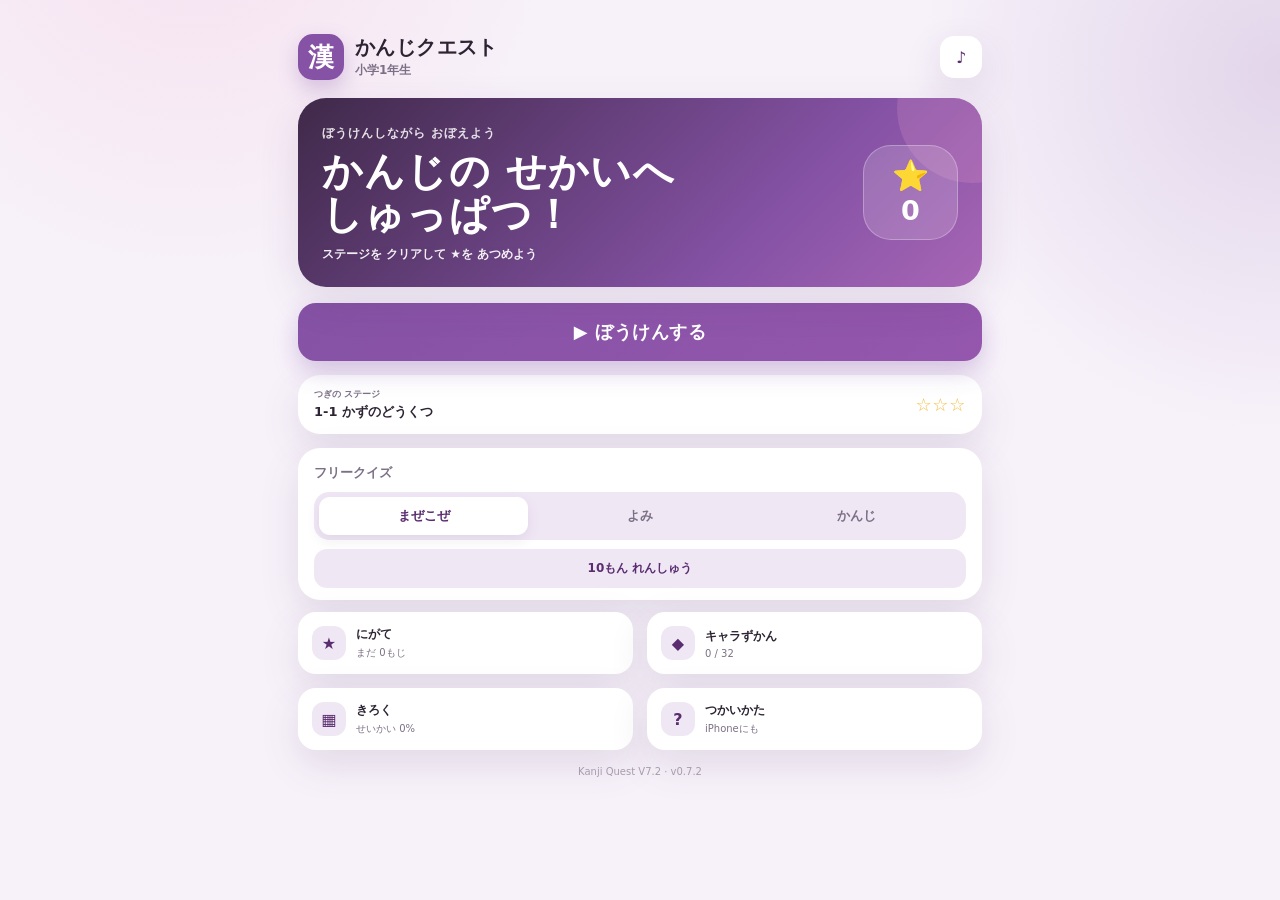
==== commit 9f0a40ff: "Update Kanji Quest to V7.2" ====
--- a/index.html
+++ b/index.html
@@ -10,7 +10,7 @@
   <link rel="manifest" href="manifest.json" />
   <link rel="apple-touch-icon" href="icons/icon-180.png" />
   <link rel="icon" href="icons/icon-192.png" />
-  <link rel="stylesheet" href="style_v071.css" />
+  <link rel="stylesheet" href="style_v072.css" />
   <title>かんじクエスト</title>
 </head>
 <body>
@@ -78,7 +78,7 @@
         </button>
       </div>
 
-      <footer>Kanji Quest V7.1 · v0.7.1</footer>
+      <footer>Kanji Quest V7.2 · v0.7.2</footer>
     </section>
 
     <section id="stageView" class="view" aria-label="ステージ">
@@ -239,7 +239,7 @@
     </div>
   </main>
 
-  <script src="questions_v071.js"></script>
-  <script src="app_v071.js"></script>
+  <script src="questions_v072.js"></script>
+  <script src="app_v072.js"></script>
 </body>
 </html>
--- a/style_v072.css
+++ b/style_v072.css
@@ -0,0 +1,947 @@
+:root {
+  --bg: #f7f2fa;
+  --panel: #ffffff;
+  --ink: #2d2433;
+  --muted: #7c7086;
+  --main: #8552a5;
+  --main-dark: #5a2d70;
+  --accent: #f3a6ca;
+  --soft: #f0e7f5;
+  --soft-2: #eadcf2;
+  --danger: #d85c86;
+  --gold: #f4bd45;
+  --shadow: 0 14px 40px rgba(73,39,87,.12);
+  --radius: 22px;
+}
+
+* { box-sizing: border-box; }
+html { min-height: 100%; background: var(--bg); }
+body {
+  margin: 0;
+  min-height: 100vh;
+  min-height: 100dvh;
+  background:
+    radial-gradient(circle at 15% -10%, rgba(243,166,202,.22), transparent 26%),
+    radial-gradient(circle at 100% 8%, rgba(133,82,165,.18), transparent 24%),
+    var(--bg);
+  color: var(--ink);
+  font-family: "Hiragino Sans", "Yu Gothic UI", "Yu Gothic", system-ui, sans-serif;
+  -webkit-tap-highlight-color: transparent;
+}
+
+button { font: inherit; }
+button:focus-visible { outline: 3px solid rgba(133,82,165,.38); outline-offset: 3px; }
+
+.app-shell {
+  width: min(100%, 720px);
+  min-height: 100vh;
+  min-height: 100dvh;
+  margin: 0 auto;
+  padding: max(20px, env(safe-area-inset-top)) max(18px, env(safe-area-inset-right)) max(24px, env(safe-area-inset-bottom)) max(18px, env(safe-area-inset-left));
+}
+
+.view { display: none; animation: fadeIn .18s ease; }
+.view.active { display: block; }
+@keyframes fadeIn { from { opacity: 0; transform: translateY(5px); } to { opacity: 1; transform: translateY(0); } }
+
+.topbar, .quiz-topbar, .page-header {
+  display: flex;
+  align-items: center;
+  justify-content: space-between;
+  gap: 14px;
+  margin-bottom: 18px;
+}
+
+.brand { display: flex; align-items: center; gap: 11px; }
+.logo {
+  width: 46px; height: 46px; border-radius: 15px;
+  display: grid; place-items: center;
+  background: var(--main); color: #fff;
+  font-size: 26px; font-weight: 900;
+  box-shadow: 0 9px 20px rgba(133,82,165,.28);
+}
+.brand h1, .page-header h2 { margin: 0; font-size: 20px; line-height: 1.1; letter-spacing: .02em; }
+.brand p, .page-header p { margin: 4px 0 0; color: var(--muted); font-size: 12px; font-weight: 700; }
+
+.icon-btn {
+  width: 42px; height: 42px; border: 0; border-radius: 14px;
+  background: var(--panel); color: var(--main-dark); box-shadow: var(--shadow);
+  font-weight: 900; cursor: pointer;
+}
+.icon-btn.off { color: #a49aab; text-decoration: line-through; }
+.icon-btn.ghost { background: var(--soft); box-shadow: none; font-size: 20px; }
+
+.hero-card {
+  background: linear-gradient(135deg, #3f2949, #8552a5 68%, #a765b5);
+  border-radius: 28px;
+  padding: 24px;
+  color: #fff;
+  display: flex;
+  align-items: center;
+  justify-content: space-between;
+  gap: 16px;
+  box-shadow: var(--shadow);
+  position: relative;
+  overflow: hidden;
+}
+.hero-card::after {
+  content: "";
+  position: absolute;
+  width: 150px; height: 150px; border-radius: 50%;
+  right: -65px; top: -65px;
+  background: rgba(243,166,202,.18);
+}
+.hero-copy { position: relative; z-index: 1; }
+.hero-copy h2 { margin: 8px 0 10px; font-size: clamp(28px, 7vw, 40px); line-height: 1.08; letter-spacing: .03em; }
+.hero-copy p { margin: 0; font-weight: 700; font-size: 12px; opacity: .92; }
+.eyebrow { font-size: 12px; font-weight: 900; letter-spacing: .08em; opacity: .85; }
+.star-badge {
+  flex: 0 0 auto;
+  min-width: 95px; min-height: 95px; border-radius: 28px;
+  background: rgba(255,255,255,.16);
+  border: 1px solid rgba(255,255,255,.28);
+  display: grid; place-items: center;
+  padding: 12px;
+  position: relative; z-index: 1;
+}
+.star-badge span { font-size: 30px; line-height: 1; }
+.star-badge strong { font-size: 27px; line-height: 1; }
+
+.mode-card, .list-card, .continue-card {
+  margin-top: 14px;
+  padding: 16px;
+  background: var(--panel);
+  border-radius: var(--radius);
+  box-shadow: var(--shadow);
+}
+.compact-card { padding-bottom: 12px; }
+.section-title { font-size: 13px; font-weight: 900; color: var(--muted); margin-bottom: 10px; }
+.segmented { display: grid; grid-template-columns: repeat(3, 1fr); gap: 7px; background: var(--soft); padding: 5px; border-radius: 15px; }
+.mode-btn { border: 0; border-radius: 11px; padding: 10px 6px; background: transparent; color: var(--muted); font-size: 13px; font-weight: 900; cursor: pointer; }
+.mode-btn.active { background: var(--panel); color: var(--main-dark); box-shadow: 0 5px 14px rgba(73,39,87,.09); }
+
+.primary-btn {
+  width: 100%; border: 0; border-radius: 18px; margin-top: 16px; padding: 17px 18px;
+  background: linear-gradient(135deg, var(--main), #9457ad); color: white; font-weight: 900; font-size: 18px; letter-spacing: .03em;
+  box-shadow: 0 10px 25px rgba(133,82,165,.30); cursor: pointer;
+}
+.primary-btn:active { transform: translateY(1px); }
+.primary-btn:disabled { opacity: .45; cursor: not-allowed; }
+.next-btn { margin-top: 12px; }
+.mini-primary {
+  width: 100%; border: 0; border-radius: 13px; margin-top: 9px; padding: 11px;
+  background: var(--soft); color: var(--main-dark); font-size: 12px; font-weight: 900; cursor: pointer;
+}
+
+.continue-card { display: flex; align-items: center; justify-content: space-between; gap: 10px; padding: 13px 16px; }
+.continue-card strong { display: block; margin-top: 2px; font-size: 13px; }
+.tiny-label { display: block; color: var(--muted); font-size: 9px; font-weight: 900; }
+.clear-stars { color: var(--gold); font-size: 18px; letter-spacing: .04em; white-space: nowrap; }
+
+.sub-actions { display: grid; grid-template-columns: 1fr 1fr; gap: 10px; margin-top: 12px; }
+.secondary-btn {
+  border: 0; border-radius: 18px; padding: 14px; background: var(--panel); color: var(--ink); box-shadow: var(--shadow);
+  display: flex; align-items: center; gap: 10px; text-align: left; cursor: pointer;
+}
+.secondary-btn strong { display: block; font-size: 12px; }
+.secondary-btn small { display: block; margin-top: 3px; color: var(--muted); font-size: 10px; }
+.action-icon { width: 34px; height: 34px; border-radius: 12px; display: grid; place-items: center; background: var(--soft); color: var(--main-dark); font-weight: 900; flex: 0 0 auto; }
+.danger-text { display: block; margin: 24px auto 0; border: 0; background: transparent; color: var(--danger); font-size: 12px; font-weight: 800; cursor: pointer; }
+footer { margin-top: 16px; text-align: center; color: #a79cac; font-size: 10px; }
+
+/* Stage map */
+.stage-map { display: grid; gap: 11px; padding-bottom: 20px; }
+.stage-node {
+  border: 0;
+  width: 100%;
+  border-radius: 21px;
+  background: var(--panel);
+  box-shadow: var(--shadow);
+  padding: 15px;
+  display: grid;
+  grid-template-columns: 46px 1fr auto;
+  gap: 12px;
+  align-items: center;
+  color: var(--ink);
+  text-align: left;
+  cursor: pointer;
+  position: relative;
+}
+.stage-node::after {
+  content: "";
+  position: absolute;
+  left: 37px; bottom: -12px;
+  width: 3px; height: 13px; border-radius: 99px;
+  background: var(--soft-2);
+}
+.stage-node:last-child::after { display: none; }
+.stage-node.locked { opacity: .47; filter: saturate(.65); cursor: default; }
+.stage-node.boss { background: linear-gradient(135deg, #4a2b58, #7b458f); color: #fff; }
+.stage-node.boss.locked { background: #c9b8d0; }
+.stage-icon {
+  width: 46px; height: 46px; border-radius: 15px; display: grid; place-items: center;
+  background: var(--soft); color: var(--main-dark); font-weight: 900; font-size: 20px;
+}
+.stage-node.boss .stage-icon { background: rgba(255,255,255,.16); color: #fff; }
+.stage-copy strong { display: block; font-size: 14px; }
+.stage-copy small { display: block; margin-top: 4px; color: var(--muted); font-size: 10px; font-weight: 800; }
+.stage-node.boss .stage-copy small { color: rgba(255,255,255,.75); }
+.stage-stars { color: var(--gold); font-size: 15px; letter-spacing: .02em; }
+.stage-lock { font-size: 17px; }
+
+.quiz-topbar { margin-bottom: 16px; }
+.progress-wrap { flex: 1; }
+.progress-text { margin-bottom: 7px; text-align: center; font-size: 12px; font-weight: 900; color: var(--muted); }
+.progress-track { height: 8px; border-radius: 999px; background: #e8dcef; overflow: hidden; }
+.progress-bar { width: 10%; height: 100%; border-radius: inherit; background: var(--main); transition: width .25s ease; }
+.quiz-status { min-width: 63px; display: grid; justify-items: end; gap: 2px; }
+.mini-score, .combo-mini { font-size: 11px; font-weight: 900; color: var(--main-dark); }
+.combo-mini { color: #a04d72; }
+
+.boss-panel { margin: -4px 0 12px; padding: 12px 14px; border-radius: 17px; background: #493052; color: #fff; box-shadow: var(--shadow); }
+.boss-panel > div:first-child { display: flex; justify-content: space-between; align-items: center; font-size: 11px; }
+.boss-panel strong { font-size: 12px; }
+.boss-track { margin-top: 8px; height: 8px; border-radius: 999px; background: rgba(255,255,255,.18); overflow: hidden; }
+.boss-bar { width: 100%; height: 100%; background: linear-gradient(90deg, #f3a6ca, #fff0f7); border-radius: inherit; transition: width .25s ease; }
+
+.question-card {
+  min-height: 245px;
+  border-radius: 28px;
+  background: var(--panel);
+  box-shadow: var(--shadow);
+  padding: 24px 18px;
+  display: flex; flex-direction: column; align-items: center; justify-content: center;
+  text-align: center;
+}
+.question-kind { display: inline-flex; padding: 5px 10px; border-radius: 999px; background: var(--soft); color: var(--main-dark); font-size: 11px; font-weight: 900; }
+.question-lead { margin-top: 14px; color: var(--muted); font-size: 15px; font-weight: 800; }
+.question-visual { margin-top: 10px; font-size: clamp(64px, 18vw, 94px); line-height: 1; }
+.question-main { margin-top: 14px; font-size: clamp(72px, 22vw, 118px); line-height: 1; font-weight: 900; letter-spacing: .02em; }
+.question-main.reading-prompt { font-size: clamp(42px, 13vw, 76px); }
+.question-main.opposite-prompt { font-size: clamp(64px, 20vw, 98px); }
+.question-sub { margin-top: 10px; min-height: 20px; color: var(--muted); font-size: 13px; font-weight: 700; }
+.combo-banner { margin: 12px auto -2px; width: fit-content; max-width: 100%; padding: 8px 14px; border-radius: 999px; background: #fff0f6; color: #9f4268; font-size: 12px; font-weight: 900; animation: pop .28s ease; }
+@keyframes pop { 0%{ transform: scale(.86); opacity: .3;} 100%{ transform: scale(1); opacity: 1;} }
+
+.answers { display: grid; grid-template-columns: 1fr; gap: 10px; margin-top: 14px; }
+.answer-btn {
+  min-height: 62px;
+  border: 2px solid transparent; border-radius: 18px; padding: 12px 14px;
+  background: var(--panel); color: var(--ink); box-shadow: 0 8px 22px rgba(73,39,87,.09);
+  font-size: 22px; font-weight: 900; cursor: pointer; transition: .15s ease;
+}
+.answer-btn:active { transform: scale(.99); }
+.answer-btn.correct { border-color: var(--main); background: #f1e6f7; color: var(--main-dark); }
+.answer-btn.wrong { border-color: #e9a0ba; background: #fff0f5; color: #ad426a; }
+.answer-btn.dim { opacity: .45; }
+.feedback { min-height: 42px; margin-top: 12px; text-align: center; font-size: 14px; font-weight: 900; }
+.feedback.good { color: var(--main-dark); }
+.feedback.bad { color: #ad5072; }
+.hidden { display: none !important; }
+
+.result-card { margin-top: 3vh; background: var(--panel); border-radius: 30px; padding: 26px 20px; text-align: center; box-shadow: var(--shadow); }
+.result-medal { width: 76px; height: 76px; margin: 0 auto 12px; border-radius: 25px; display: grid; place-items: center; background: #f4e7fa; color: #8b4aa4; font-size: 38px; }
+.result-card h2 { font-size: 29px; margin: 9px 0 6px; }
+.result-card p { color: var(--muted); font-weight: 800; }
+.result-clear-stars { margin: 7px 0; color: var(--gold); font-size: 30px; letter-spacing: .08em; }
+.result-stats { display: grid; grid-template-columns: 1fr 1fr; gap: 10px; margin-top: 17px; }
+.three-stats { grid-template-columns: repeat(3, 1fr); }
+.result-stats div { border-radius: 16px; background: var(--soft); padding: 12px 7px; }
+.result-stats span, .result-stats strong { display: block; }
+.result-stats span { color: var(--muted); font-size: 9px; font-weight: 800; }
+.result-stats strong { margin-top: 4px; font-size: 22px; color: var(--main-dark); }
+.secondary-wide { width: 100%; margin-top: 10px; border: 0; border-radius: 16px; padding: 14px; background: var(--soft); color: var(--main-dark); font-weight: 900; cursor: pointer; }
+.unlock-box { margin-top: 14px; border: 2px solid #e7c8dd; border-radius: 18px; padding: 13px; background: #fff7fb; }
+.unlock-box strong { display: block; color: #8d4467; font-size: 13px; }
+.unlock-box span { display: block; margin-top: 3px; color: var(--muted); font-size: 11px; font-weight: 800; }
+
+/* collection */
+.collection-grid { display: grid; grid-template-columns: 1fr 1fr; gap: 11px; }
+.collection-card { background: var(--panel); border-radius: 21px; padding: 17px 12px; box-shadow: var(--shadow); text-align: center; min-height: 154px; }
+.collection-card.locked { filter: grayscale(.8); opacity: .58; }
+.collection-icon { font-size: 47px; min-height: 58px; display: grid; place-items: center; }
+.collection-card strong { display: block; margin-top: 7px; font-size: 13px; }
+.collection-card small { display: block; margin-top: 5px; color: var(--muted); font-size: 10px; font-weight: 800; }
+.collection-card .need { color: var(--main-dark); }
+
+.page-header { justify-content: flex-start; }
+.record-grid { display: grid; grid-template-columns: 1fr 1fr; gap: 10px; }
+.stat-card { background: var(--panel); border-radius: 20px; padding: 17px; box-shadow: var(--shadow); }
+.stat-card span { display: block; color: var(--muted); font-size: 11px; font-weight: 900; }
+.stat-card strong { display: inline-block; margin-top: 5px; font-size: 27px; }
+.stat-card small { margin-left: 4px; color: var(--muted); font-weight: 800; }
+.kanji-list { display: grid; grid-template-columns: repeat(5, 1fr); gap: 8px; }
+.kanji-chip { border-radius: 14px; background: var(--soft); padding: 10px 4px; text-align: center; }
+.kanji-chip strong { display: block; font-size: 23px; }
+.kanji-chip small { display: block; margin-top: 3px; color: var(--muted); font-size: 9px; font-weight: 800; }
+.history-list, .stage-record-list { display: grid; gap: 8px; }
+.history-row, .stage-record-row { display: grid; grid-template-columns: 1fr auto auto; gap: 10px; align-items: center; padding: 9px 0; border-bottom: 1px solid #eee7f1; font-size: 12px; }
+.history-row:last-child, .stage-record-row:last-child { border-bottom: 0; }
+.history-row span, .stage-record-row span { color: var(--muted); }
+.history-row strong, .stage-record-row strong { color: var(--main-dark); }
+.empty { color: var(--muted); font-size: 12px; font-weight: 800; }
+
+.modal { position: fixed; inset: 0; z-index: 10; background: rgba(36,23,43,.48); display: grid; place-items: center; padding: 20px; }
+.modal-card { position: relative; width: min(100%, 440px); border-radius: 24px; background: var(--panel); padding: 23px; box-shadow: 0 20px 60px rgba(0,0,0,.2); }
+.modal-card h3 { margin: 0 34px 14px 0; font-size: 19px; }
+.modal-card p, .modal-card li { color: var(--muted); font-size: 13px; font-weight: 700; line-height: 1.75; }
+.modal-card ol { padding-left: 1.3em; margin-bottom: 0; }
+.modal-close { position: absolute; right: 14px; top: 14px; width: 34px; height: 34px; border: 0; border-radius: 12px; background: var(--soft); color: var(--main-dark); font-weight: 900; cursor: pointer; }
+
+@media (min-width: 660px) {
+  .app-shell { padding-top: 34px; }
+  .answers { grid-template-columns: repeat(3, 1fr); }
+  .answer-btn { min-height: 80px; }
+  .question-card { min-height: 300px; }
+  .sub-actions { gap: 14px; }
+  .stage-map { grid-template-columns: 1fr 1fr; }
+  .stage-node::after { display: none; }
+  .collection-grid { grid-template-columns: repeat(3, 1fr); }
+}
+
+@media (max-width: 430px) {
+  .hero-card { padding: 19px; }
+  .hero-copy p { font-size: 11px; }
+  .star-badge { min-width: 78px; min-height: 78px; border-radius: 22px; }
+  .three-stats { gap: 7px; }
+  .result-stats div { padding: 10px 5px; }
+}
+
+@media (max-width: 360px) {
+  .sub-actions { grid-template-columns: 1fr; }
+  .kanji-list { grid-template-columns: repeat(4, 1fr); }
+  .collection-grid { grid-template-columns: 1fr; }
+}
+
+
+/* =========================================================
+   V03 Character Adventure
+   Original gothic rabbit mascot: black / purple / pink.
+   ========================================================= */
+.map-guide-card {
+  margin-bottom: 12px; padding: 12px 14px; border-radius: 20px;
+  display: flex; align-items: center; justify-content: space-between; gap: 12px;
+  background: linear-gradient(135deg, #fff, #f3e8f8); box-shadow: var(--shadow);
+}
+.map-guide-copy strong { display:block; margin-top:2px; font-size:13px; }
+.map-guide-copy small { display:block; margin-top:4px; color:var(--muted); font-size:10px; font-weight:800; }
+.map-guide-mascot { width:58px; height:58px; display:grid; place-items:center; flex:0 0 auto; }
+
+.adventure-map { display:grid; gap:14px; padding-bottom:24px; }
+.world-board {
+  position:relative; height:350px; border-radius:28px; overflow:hidden;
+  background:
+    radial-gradient(circle at 12% 16%, rgba(255,255,255,.72) 0 2px, transparent 3px),
+    radial-gradient(circle at 84% 24%, rgba(255,255,255,.58) 0 2px, transparent 3px),
+    radial-gradient(circle at 67% 74%, rgba(255,255,255,.48) 0 2px, transparent 3px),
+    linear-gradient(160deg, #eadcf4, #f9eff7 52%, #ded0ea);
+  box-shadow:var(--shadow); border:1px solid rgba(116,69,139,.08);
+}
+.world-board.world-2 { background:linear-gradient(160deg,#e8def6,#f7edf8 50%,#d8d7f3); }
+.world-title {
+  position:absolute; z-index:6; left:14px; top:12px; right:14px;
+  display:flex; gap:8px; align-items:center; pointer-events:none;
+}
+.world-title > span { width:31px; height:31px; border-radius:11px; display:grid; place-items:center; background:rgba(255,255,255,.72); }
+.world-title strong { display:block; font-size:12px; color:#4e315c; }
+.world-title small { display:block; margin-top:1px; color:#806f88; font-size:9px; font-weight:800; }
+.world-path { position:absolute; inset:45px 12px 8px; width:calc(100% - 24px); height:calc(100% - 53px); z-index:1; overflow:visible; }
+.world-path path { fill:none; stroke:#c19bd3; stroke-width:2.2; stroke-linecap:round; stroke-dasharray:2.2 3; vector-effect:non-scaling-stroke; }
+.world-deco { position:absolute; color:#b07ac6; opacity:.36; font-weight:900; pointer-events:none; }
+.world-deco.d1 { right:9%; top:17%; font-size:22px; }
+.world-deco.d2 { left:9%; top:50%; font-size:25px; }
+.world-deco.d3 { right:13%; bottom:10%; font-size:18px; }
+
+.map-node {
+  position:absolute; z-index:4; transform:translate(-50%,-50%); border:0; background:transparent;
+  width:74px; min-height:82px; padding:0; color:var(--ink); cursor:pointer;
+}
+.map-node-icon {
+  width:48px; height:48px; margin:0 auto; border-radius:17px; display:grid; place-items:center;
+  background:#fff; color:var(--main-dark); box-shadow:0 8px 20px rgba(67,37,82,.16);
+  border:3px solid #d7c0e3; font-size:19px; font-weight:900; transition:.18s ease;
+}
+.map-node.current .map-node-icon { border-color:#8f4fab; box-shadow:0 0 0 6px rgba(143,79,171,.12),0 8px 22px rgba(67,37,82,.2); animation:nodePulse 1.5s ease-in-out infinite; }
+.map-node.boss .map-node-icon { background:linear-gradient(145deg,#4b2e57,#7a438e); border-color:#f3a6ca; color:#fff; }
+.map-node.locked { opacity:.46; filter:saturate(.5); cursor:default; }
+.map-node-label { margin-top:5px; display:block; text-align:center; line-height:1.05; text-shadow:0 1px 0 rgba(255,255,255,.8); }
+.map-node-label strong { display:block; font-size:10px; color:#5d3b69; }
+.map-node-label small { display:block; max-width:82px; margin:2px auto 0; font-size:8px; font-weight:800; color:#76677e; white-space:nowrap; }
+.map-node-label b { display:block; margin-top:2px; font-size:9px; letter-spacing:-.04em; color:#d69d24; }
+@keyframes nodePulse { 50% { transform:translateY(-2px) scale(1.04); } }
+
+/* CSS-drawn original gothic rabbit mascot - closer to the sample mood */
+.goth-bunny {
+  --bun-scale:1;
+  position:relative; width:62px; height:74px; display:block; transform-origin:50% 100%; transform:scale(var(--bun-scale));
+  filter:drop-shadow(0 7px 7px rgba(60,31,72,.20));
+}
+.goth-bunny.mini { --bun-scale:.75; transform:scale(var(--bun-scale)); }
+.bunny-wing { position:absolute; z-index:1; top:36px; width:15px; height:18px; background:linear-gradient(180deg,#473150,#261c2b); border:2px solid #211925; }
+.bunny-wing.wing-l { left:6px; clip-path:polygon(100% 0,20% 28%,86% 50%,0 100%,100% 82%); transform:rotate(-10deg); }
+.bunny-wing.wing-r { right:6px; clip-path:polygon(0 0,80% 28%,14% 50%,100% 100%,0 82%); transform:rotate(10deg); }
+.bunny-ear { position:absolute; z-index:2; top:0; width:18px; height:36px; border-radius:55% 55% 48% 48%; background:#1f1825; border:2px solid #120f16; overflow:hidden; }
+.bunny-ear::after { content:""; position:absolute; inset:4px 4px 7px; border-radius:inherit; background:linear-gradient(#9c5aa8,#ef9bc7); }
+.bunny-ear.ear-l { left:10px; transform:rotate(-16deg); }
+.bunny-ear.ear-r { right:10px; transform:rotate(16deg); }
+.bunny-hood { position:absolute; z-index:3; top:18px; left:6px; width:50px; height:37px; border-radius:53% 53% 47% 47%; background:linear-gradient(180deg,#2b222f,#18131d); border:3px solid #120f16; }
+.bunny-face { position:absolute; z-index:4; top:24px; left:13px; width:36px; height:28px; border-radius:48% 48% 45% 45%; background:#fff8fd; border:2px solid #2b232f; }
+.eye { position:absolute; top:11px; width:4px; height:7px; border-radius:50%; background:#2a2130; }
+.eye-l { left:9px; } .eye-r { right:9px; }
+.cheek { position:absolute; top:18px; width:6px; height:3px; border-radius:50%; background:#f3a6ca; opacity:.82; }
+.cheek-l { left:4px; } .cheek-r { right:4px; }
+.mouth { position:absolute; left:50%; top:17px; width:8px; height:5px; border-bottom:2px solid #5e3b67; border-radius:0 0 50% 50%; transform:translateX(-50%); }
+.tear { display:none; position:absolute; z-index:6; top:16px; width:5px; height:10px; border-radius:60% 40% 60% 40%; background:#71c8ef; box-shadow:0 0 10px rgba(113,200,239,.35); }
+.tear-l { left:5px; transform:rotate(20deg); } .tear-r { right:5px; transform:rotate(-20deg); }
+.bunny-ribbon { position:absolute; z-index:6; top:12px; left:21px; width:22px; height:10px; }
+.bunny-ribbon::before,.bunny-ribbon::after { content:""; position:absolute; top:1px; width:12px; height:10px; border-radius:70% 25% 70% 25%; background:linear-gradient(135deg,#b84fbb,#f19cca); border:1px solid #592d66; }
+.bunny-ribbon::before { left:-4px; transform:rotate(18deg); } .bunny-ribbon::after { right:-4px; transform:scaleX(-1) rotate(18deg); }
+.bunny-skull { position:absolute; z-index:7; top:12px; left:26px; width:12px; height:12px; border-radius:50%; background:#f7bfd9; border:1.5px solid #5d355f; }
+.bunny-skull::before,.bunny-skull::after { content:""; position:absolute; bottom:-4px; width:4px; height:5px; border-radius:0 0 3px 3px; background:#f7bfd9; border:1.5px solid #5d355f; border-top:0; }
+.bunny-skull::before { left:1px; } .bunny-skull::after { right:1px; }
+.bunny-skull i,.bunny-skull b { position:absolute; top:4px; width:2px; height:2px; border-radius:50%; background:#5d355f; }
+.bunny-skull i { left:3px; } .bunny-skull b { right:3px; }
+.bunny-body { position:absolute; z-index:2; left:17px; bottom:0; width:28px; height:25px; border-radius:48% 48% 42% 42%; background:#2f2336; border:2px solid #19131d; }
+.bunny-body::before,.bunny-body::after { content:""; position:absolute; bottom:-3px; width:10px; height:7px; border-radius:50%; background:#2f2336; border:2px solid #19131d; }
+.bunny-body::before { left:-5px; transform:rotate(15deg); } .bunny-body::after { right:-5px; transform:rotate(-15deg); }
+.bunny-body .heart { position:absolute; left:10px; top:5px; width:8px; height:8px; transform:rotate(45deg); background:#e983b8; border-radius:2px; }
+.bunny-body .heart::before,.bunny-body .heart::after { content:""; position:absolute; width:8px; height:8px; border-radius:50%; background:#e983b8; }
+.bunny-body .heart::before { left:-4px; } .bunny-body .heart::after { top:-4px; }
+.goth-bunny::after { content:""; position:absolute; inset:auto auto 14px 6px; width:50px; height:22px; border-radius:50%; background:radial-gradient(ellipse at center, rgba(243,166,202,.28), rgba(243,166,202,0)); opacity:0; transform:scale(.7); pointer-events:none; }
+
+.map-mascot-anchor { position:absolute; z-index:8; width:64px; height:78px; transform:translate(-50%,-89%); pointer-events:none; transition:left .95s cubic-bezier(.2,.8,.25,1), top .95s cubic-bezier(.2,.8,.25,1); }
+.map-mascot-anchor.arrive { animation:mascotArrive .55s ease both; }
+@keyframes mascotArrive { from{opacity:0;transform:translate(-50%,-120%) scale(.65)} to{opacity:1;transform:translate(-50%,-89%) scale(1)} }
+
+/* Quiz journey strip */
+.quest-scene { margin:-2px 0 10px; padding:10px 12px 8px; border-radius:18px; background:rgba(255,255,255,.78); border:1px solid rgba(123,69,143,.08); box-shadow:0 7px 22px rgba(73,39,87,.07); position:relative; overflow:visible; }
+.quest-scene::after { content:""; position:absolute; inset:0; background:radial-gradient(circle at 50% 50%, rgba(255,255,255,.18), transparent 55%); opacity:0; pointer-events:none; }
+.quest-scene.fx-happy::after, .quest-scene.fx-celebrate::after { animation:sceneFlash .9s ease; }
+.quest-scene.fx-sad::after { animation:sceneSad .9s ease; }
+.quest-scene.fx-attack::after { animation:sceneAttack .9s ease; }
+.quest-scene-top { display:flex; justify-content:space-between; gap:10px; align-items:center; }
+.reaction-text { color:#7a5b84; font-size:9px; font-weight:900; }
+.journey-lane { position:relative; height:58px; margin-top:2px; }
+.journey-track { position:absolute; left:20px; right:25px; top:34px; height:7px; border-radius:99px; background:#eadff0; overflow:hidden; }
+.journey-fill { width:0; height:100%; border-radius:inherit; background:linear-gradient(90deg,#a762ba,#f09bc9); transition:width .5s cubic-bezier(.2,.8,.25,1); }
+.journey-track::after { content:"✦  ·  ✦  ·  ✦  ·  ✦"; position:absolute; left:12%; right:10%; top:-16px; text-align:center; color:#cab0d5; font-size:8px; letter-spacing:.5em; white-space:nowrap; }
+.journey-goal { position:absolute; right:0; top:15px; font-size:25px; }
+.quiz-mascot-anchor { position:absolute; z-index:4; left:0%; top:0; width:58px; height:64px; transform:translateX(-18px); transition:left .5s cubic-bezier(.2,.8,.25,1); }
+.quiz-mascot-anchor .goth-bunny { --bun-scale:.82; transform-origin:50% 0; }
+
+/* Mascot reaction animations */
+.goth-bunny.idle { animation:bunnyIdle 1.6s ease-in-out infinite; }
+.goth-bunny.walk { animation:bunnyWalk .22s ease-in-out infinite alternate; }
+.goth-bunny.happy { animation:bunnyHappy .58s cubic-bezier(.2,.85,.28,1) 2; }
+.goth-bunny.celebrate { animation:bunnyCelebrate .48s cubic-bezier(.2,.85,.28,1) 3; }
+.goth-bunny.attack { animation:bunnyAttack .95s cubic-bezier(.25,.95,.2,1) 1; }
+.goth-bunny.sad { animation:bunnySad .65s ease-in-out 1; }
+.goth-bunny.victory { animation:bunnyVictory .7s ease-in-out 3; }
+.goth-bunny.happy::after,.goth-bunny.celebrate::after,.goth-bunny.victory::after { opacity:1; animation:glowBurst .65s ease-out 1; }
+.goth-bunny.sad .tear { display:block; animation:tearDrop .85s ease-in 2; }
+.goth-bunny.sad .mouth { top:19px; border-bottom:0; border-top:2px solid #5e3b67; border-radius:50% 50% 0 0; }
+.goth-bunny.happy .eye,.goth-bunny.celebrate .eye,.goth-bunny.victory .eye { width:5px; height:8px; background:#241a2a; border:0; border-radius:50%; transform:scale(1.08); box-shadow:0 0 0 1px rgba(255,255,255,.08),0 0 8px rgba(229,127,190,.35); }
+.goth-bunny.happy .eye::after,.goth-bunny.celebrate .eye::after,.goth-bunny.victory .eye::after { content:""; position:absolute; width:2px; height:2px; border-radius:50%; background:#fff; left:1px; top:1px; }
+.goth-bunny.happy .mouth,.goth-bunny.celebrate .mouth,.goth-bunny.victory .mouth { top:17px; width:9px; height:6px; border:0; border-radius:0 0 9px 9px; background:#d962a0; box-shadow:inset 0 2px 0 #5e3b67; }
+.goth-bunny.happy .bunny-ribbon,.goth-bunny.celebrate .bunny-ribbon,.goth-bunny.victory .bunny-ribbon { filter:drop-shadow(0 0 8px rgba(240,155,201,.5)); }
+.goth-bunny.attack .bunny-body { transform:rotate(-12deg) translateX(2px); }
+.goth-bunny.attack .bunny-wing.wing-l { animation:wingFlapL .16s linear 5 alternate; }
+.goth-bunny.attack .bunny-wing.wing-r { animation:wingFlapR .16s linear 5 alternate; }
+@keyframes bunnyIdle { 0%,100%{transform:scale(var(--bun-scale))} 50%{transform:translateY(-2px) scale(var(--bun-scale))} }
+@keyframes bunnyWalk { from{transform:translateY(0) rotate(-2deg) scale(var(--bun-scale))} to{transform:translateY(-5px) rotate(2deg) scale(var(--bun-scale))} }
+@keyframes bunnyHappy { 0%,100%{transform:translateY(0) scale(var(--bun-scale))} 34%{transform:translateY(-16px) rotate(-8deg) scale(calc(var(--bun-scale) * 1.05))} 65%{transform:translateY(-9px) rotate(8deg) scale(calc(var(--bun-scale) * 1.02))} }
+@keyframes bunnyCelebrate { 0%,100%{transform:translateY(0) rotate(0) scale(var(--bun-scale))} 25%{transform:translateY(-18px) rotate(-10deg) scale(calc(var(--bun-scale) * 1.06))} 55%{transform:translateY(-8px) rotate(11deg) scale(calc(var(--bun-scale) * 1.02))} 78%{transform:translateY(-16px) rotate(-7deg) scale(calc(var(--bun-scale) * 1.05))} }
+@keyframes bunnyAttack { 0%{transform:translateX(0) scale(var(--bun-scale))} 24%{transform:translateX(10px) translateY(-4px) rotate(-6deg) scale(var(--bun-scale))} 46%{transform:translateX(34px) translateY(-10px) rotate(10deg) scale(calc(var(--bun-scale) * 1.08))} 64%{transform:translateX(42px) translateY(-4px) rotate(-7deg) scale(calc(var(--bun-scale) * 1.06))} 100%{transform:translateX(0) scale(var(--bun-scale))} }
+@keyframes bunnySad { 0%,100%{transform:scale(var(--bun-scale))} 35%{transform:translateY(5px) rotate(-5deg) scale(var(--bun-scale))} 65%{transform:translateY(5px) rotate(5deg) scale(var(--bun-scale))} }
+@keyframes bunnyVictory { 0%,100%{transform:translateY(0) rotate(0) scale(var(--bun-scale))} 30%{transform:translateY(-19px) rotate(-11deg) scale(calc(var(--bun-scale) * 1.07))} 58%{transform:translateY(-9px) rotate(12deg) scale(calc(var(--bun-scale) * 1.03))} 84%{transform:translateY(-18px) rotate(-8deg) scale(calc(var(--bun-scale) * 1.07))} }
+@keyframes tearDrop { from{transform:translateY(-2px);opacity:0} 22%{opacity:1} to{transform:translateY(15px);opacity:0} }
+@keyframes glowBurst { 0%{transform:scale(.6);opacity:0} 35%{opacity:1} 100%{transform:scale(1.25);opacity:0} }
+@keyframes wingFlapL { from{transform:rotate(-10deg)} to{transform:rotate(-24deg)} }
+@keyframes wingFlapR { from{transform:rotate(10deg)} to{transform:rotate(24deg)} }
+@keyframes sceneFlash { 0%{opacity:0} 25%{opacity:1} 100%{opacity:0} }
+@keyframes sceneSad { 0%{opacity:0} 35%{opacity:.65; background:radial-gradient(circle at 50% 50%, rgba(113,200,239,.18), transparent 55%)} 100%{opacity:0} }
+@keyframes sceneAttack { 0%{opacity:0} 30%{opacity:.9; background:linear-gradient(90deg, transparent 0, rgba(243,166,202,.35) 45%, transparent 80%)} 100%{opacity:0} }
+/* V04 includes boss hit, knockback and KO reactions. */
+.boss-head-row { display:flex; justify-content:space-between; align-items:center; font-size:11px; }
+.boss-identity { display:flex; align-items:center; gap:7px; }
+.boss-avatar { width:31px; height:31px; border-radius:11px; display:grid; place-items:center; background:rgba(255,255,255,.13); font-size:20px; }
+.boss-panel > div:first-child { font-size:11px; }
+
+.result-mascot-stage { position:relative; height:80px; display:grid; place-items:center; margin:-4px 0 2px; }
+.result-bunny { --bun-scale:1.1; }
+.result-sparkle { position:absolute; color:#d27bac; opacity:.82; animation:sparkle 1s ease-in-out infinite alternate; }
+.result-sparkle.s1 { left:29%; top:15%; } .result-sparkle.s2 { right:27%; top:7%; animation-delay:.2s; } .result-sparkle.s3 { right:31%; bottom:4%; animation-delay:.4s; }
+@keyframes sparkle { to{transform:scale(1.35) rotate(18deg);opacity:.35} }
+
+@media (min-width:660px) {
+  .adventure-map { grid-template-columns:1fr 1fr; }
+  .world-board { height:390px; }
+}
+@media (max-width:430px) {
+  .world-board { height:335px; }
+  .map-node { width:68px; }
+  .map-node-icon { width:44px;height:44px;border-radius:15px; }
+  .map-node-label small { max-width:76px;font-size:7.5px; }
+  .quest-scene { padding-left:9px;padding-right:9px; }
+}
+
+@media (max-width:430px) {
+  .app-shell { padding-left:max(10px, env(safe-area-inset-left)); padding-right:max(10px, env(safe-area-inset-right)); padding-top:max(8px, env(safe-area-inset-top)); padding-bottom:max(10px, env(safe-area-inset-bottom)); }
+  #quizView.active { min-height:calc(100dvh - 18px); display:flex; flex-direction:column; gap:0; overflow:hidden; }
+  .quiz-topbar { flex:0 0 auto; gap:8px; margin-bottom:6px; }
+  .icon-btn { width:36px; height:36px; border-radius:12px; }
+  .progress-text { margin-bottom:3px; font-size:10px; }
+  .progress-track { height:6px; }
+  .quiz-status { min-width:48px; gap:0; }
+  .mini-score,.combo-mini { font-size:10px; }
+  .quest-scene { flex:0 0 auto; padding:5px 8px 4px; margin:0 0 6px; border-radius:15px; min-height:66px; }
+  .quest-scene-top .tiny-label { font-size:7px; }
+  .reaction-text { font-size:7.5px; }
+  .journey-lane { height:44px; margin-top:0; }
+  .journey-track { top:23px; left:16px; right:22px; height:5px; }
+  .journey-track::after { display:none; }
+  .journey-goal { top:4px; font-size:20px; }
+  .quiz-mascot-anchor { width:46px; height:48px; transform:translateX(-14px); top:-2px; }
+  .quiz-mascot-anchor .goth-bunny { --bun-scale:.62; transform-origin:50% 0; }
+  .boss-panel { flex:0 0 auto; margin:0 0 6px; padding:7px 10px; border-radius:13px; }
+  .boss-avatar { width:25px; height:25px; font-size:16px; }
+  .boss-track { margin-top:5px; height:6px; }
+  .question-card { flex:0 0 auto; min-height:132px; max-height:168px; padding:10px 12px; border-radius:21px; }
+  .question-kind { padding:3px 9px; font-size:9px; }
+  .question-lead { margin-top:7px; font-size:11px; line-height:1.25; }
+  .question-visual { margin-top:5px; font-size:clamp(38px, 10vw, 48px); }
+  .question-main { margin-top:6px; font-size:clamp(46px, 14vw, 66px); }
+  .question-main.reading-prompt { font-size:clamp(24px, 8vw, 38px); }
+  .question-main.opposite-prompt { font-size:clamp(44px, 13vw, 62px); }
+  .question-sub { display:none; }
+  .combo-banner { flex:0 0 auto; margin:5px auto 0; padding:4px 9px; font-size:9.5px; }
+  .answers { flex:0 0 auto; gap:6px; margin-top:7px; }
+  .answers.answer-grid-3 { grid-template-columns:repeat(3,1fr); }
+  .answers.answer-grid-2 { grid-template-columns:repeat(2,1fr); }
+  .answers.answer-grid-2 .answer-btn:last-child:nth-child(odd) { grid-column:1 / -1; }
+  .answer-btn { min-height:45px; border-radius:14px; padding:7px 8px; font-size:18px; line-height:1.1; }
+  .feedback { flex:0 0 auto; min-height:16px; margin-top:4px; font-size:10px; line-height:1.25; }
+  .primary-btn.next-btn { flex:0 0 auto; margin-top:5px; padding:10px 14px; border-radius:14px; font-size:14px; }
+  #resultView.active .result-card { margin-top:0; padding:12px 12px 14px; border-radius:22px; }
+  .result-mascot-stage { height:54px; margin:-2px 0 0; }
+  .result-bunny { --bun-scale:.72; }
+  .result-sparkle { font-size:11px; }
+  .result-medal { width:48px; height:48px; margin:2px auto 5px; border-radius:16px; font-size:25px; }
+  .result-card .eyebrow { font-size:9px; }
+  .result-card h2 { font-size:22px; margin:5px 0 3px; }
+  .result-clear-stars { margin:3px 0; font-size:23px; }
+  .result-card p { margin:4px 0; font-size:12px; }
+  .result-stats { gap:6px; margin-top:8px; }
+  .result-stats div { padding:8px 4px; border-radius:13px; }
+  .result-stats span { font-size:7.5px; }
+  .result-stats strong { margin-top:2px; font-size:18px; }
+  .unlock-box { margin-top:8px; padding:8px; border-radius:14px; }
+  .unlock-box strong { font-size:11px; }
+  .unlock-box span { margin-top:1px; font-size:9px; }
+  #resultView .primary-btn { margin-top:8px; padding:11px 13px; font-size:15px; }
+  #resultView .secondary-wide { margin-top:6px; padding:10px; border-radius:13px; font-size:13px; }
+}
+
+@media (max-width:430px) and (max-height:700px) {
+  .quest-scene { min-height:56px; padding-top:3px; padding-bottom:2px; }
+  .journey-lane { height:34px; }
+  .journey-track { top:19px; }
+  .journey-goal { top:1px; }
+  .quiz-mascot-anchor .goth-bunny { --bun-scale:.54; transform-origin:50% 0; }
+  .question-card { min-height:112px; max-height:138px; padding:8px 10px; }
+  .question-main { font-size:clamp(40px,12vw,56px); }
+  .answer-btn { min-height:41px; font-size:17px; }
+  .feedback { min-height:14px; }
+  .primary-btn.next-btn { padding:8px 12px; }
+}
+
+/* V04 reaction particles and boss hit/KO */
+.quest-scene,.boss-panel { position:relative; }
+.fx-particle { position:absolute; z-index:30; left:50%; top:50%; font-style:normal; font-weight:900; pointer-events:none; transform:translate(-50%,-50%); opacity:0; animation:fxBurst .92s cubic-bezier(.15,.8,.25,1) var(--delay,0s) forwards; }
+.fx-happy,.fx-celebrate,.fx-ko { color:#e878b6; text-shadow:0 0 8px rgba(232,120,182,.38); }
+.fx-sad { color:#67bde9; }
+.fx-attack,.fx-boss { color:#f2b84b; text-shadow:0 0 8px rgba(242,184,75,.4); }
+@keyframes fxBurst { 0%{opacity:0;transform:translate(-50%,-50%) scale(.35) rotate(0)} 18%{opacity:1} 100%{opacity:0;transform:translate(calc(-50% + var(--dx)),calc(-50% + var(--dy))) scale(1.15) rotate(var(--rot))} }
+.quest-scene.fx-happy { animation:sceneBounce .5s ease; }
+.quest-scene.fx-celebrate { animation:sceneParty .75s ease; }
+.quest-scene.fx-sad { animation:sceneWobble .58s ease; }
+.quest-scene.fx-attack { animation:sceneDash .55s ease; }
+@keyframes sceneBounce { 40%{transform:translateY(-3px) scale(1.01)} }
+@keyframes sceneParty { 20%{transform:scale(1.015)} 45%{transform:rotate(-.4deg) scale(1.02)} 70%{transform:rotate(.4deg) scale(1.02)} }
+@keyframes sceneWobble { 25%{transform:translateX(-2px)} 50%{transform:translateX(2px)} 75%{transform:translateX(-1px)} }
+@keyframes sceneDash { 35%{transform:translateX(3px)} 60%{transform:translateX(-2px)} }
+.boss-panel.boss-hit { animation:bossHitPanel .58s ease; box-shadow:0 0 0 3px rgba(255,137,177,.18),0 12px 34px rgba(176,62,111,.25); }
+.boss-avatar-hit { animation:bossAvatarHit .62s cubic-bezier(.2,.85,.3,1); }
+.boss-hit-burst,.boss-ko { position:absolute; z-index:35; right:14px; top:50%; transform:translateY(-50%); font-weight:1000; color:#fff4b8; text-shadow:0 2px 0 #9d3c67,0 0 10px rgba(255,255,255,.35); animation:hitText .78s ease forwards; pointer-events:none; }
+.boss-ko { left:50%; right:auto; top:50%; font-size:28px; color:#fff; }
+.boss-panel.boss-defeated { animation:bossDefeatPanel 1.05s ease forwards; }
+.boss-avatar-ko { animation:bossAvatarKO 1.05s cubic-bezier(.15,.85,.3,1) forwards; }
+@keyframes bossHitPanel { 0%,100%{transform:translateX(0);filter:none} 18%{transform:translateX(-7px);filter:brightness(1.55) saturate(1.3)} 36%{transform:translateX(6px)} 55%{transform:translateX(-4px)} 72%{transform:translateX(2px)} }
+@keyframes bossAvatarHit { 0%{transform:scale(1)} 28%{transform:translateX(10px) rotate(16deg) scale(.86)} 52%{transform:translateX(-5px) rotate(-8deg)} 100%{transform:none} }
+@keyframes hitText { 0%{opacity:0;transform:translateY(-50%) scale(.45)} 25%{opacity:1;transform:translateY(-70%) scale(1.18)} 100%{opacity:0;transform:translateY(-105%) scale(.92)} }
+@keyframes bossDefeatPanel { 0%{filter:none;opacity:1;transform:none} 22%{filter:brightness(1.8);transform:translateX(-7px)} 40%{transform:translateX(7px)} 62%{filter:brightness(1);transform:translateY(-4px) scale(1.01)} 100%{filter:grayscale(.5);opacity:.42;transform:translateY(7px) scale(.96)} }
+@keyframes bossAvatarKO { 0%{transform:none;opacity:1} 35%{transform:translateX(13px) translateY(-10px) rotate(28deg) scale(1.15)} 72%{transform:translateX(28px) translateY(5px) rotate(65deg) scale(.72);opacity:.8} 100%{transform:translateX(42px) translateY(18px) rotate(95deg) scale(.35);opacity:0} }
+
+/* V05 companions + high difficulty compound questions */
+.quest-meta-right { display:flex; align-items:center; justify-content:flex-end; gap:6px; min-width:0; }
+.companion-party { display:inline-flex; align-items:center; gap:2px; white-space:nowrap; }
+.companion-party b { font-size:7px; color:#9a83a4; margin-right:1px; }
+.companion-chip { width:20px; height:20px; display:grid; place-items:center; border-radius:50%; background:#fff; border:1px solid #eadcf2; box-shadow:0 2px 6px rgba(73,39,87,.09); font-size:12px; }
+.companion-party.party-cheer .companion-chip { animation:companionCheer .45s ease 2; }
+.companion-party.party-sad .companion-chip { animation:companionSad .55s ease 1; }
+@keyframes companionCheer { 45%{transform:translateY(-5px) rotate(-6deg) scale(1.12)} 70%{transform:translateY(-2px) rotate(6deg)} }
+@keyframes companionSad { 35%{transform:translateY(2px) rotate(-5deg)} 65%{transform:translateY(2px) rotate(5deg)} }
+.result-companions { min-height:22px; margin:2px auto 4px; display:flex; justify-content:center; align-items:center; gap:4px; color:var(--muted); font-size:8px; font-weight:900; }
+.result-companions .companion-chip { width:23px; height:23px; font-size:14px; }
+.question-main.compound-prompt { font-size:clamp(42px, 13vw, 72px); letter-spacing:.03em; }
+.question-main.compound-reading-prompt { font-size:clamp(28px, 9vw, 48px); }
+.question-kind { white-space:nowrap; }
+@media (max-width:430px) {
+  .quest-scene-top { align-items:flex-start; }
+  .quest-meta-right { gap:4px; }
+  .companion-party b { display:none; }
+  .companion-chip { width:17px; height:17px; font-size:10px; }
+  .reaction-text { max-width:120px; overflow:hidden; text-overflow:ellipsis; white-space:nowrap; }
+  .question-main.compound-prompt { font-size:clamp(34px, 11vw, 52px); }
+  .question-main.compound-reading-prompt { font-size:clamp(22px, 7.5vw, 34px); }
+}
+@media (prefers-reduced-motion: reduce) {
+  .goth-bunny,.map-node.current .map-node-icon,.result-sparkle { animation:none !important; }
+  .map-mascot-anchor,.quiz-mascot-anchor,.journey-fill { transition:none !important; }
+}
+
+.result-bunny.sad ~ .result-sparkle { display:none; }
+
+
+/* V05.1 character visibility / party layout */
+.companion-stage {
+  margin-top:12px;
+  min-height:92px;
+  padding:10px 12px 12px;
+  border-radius:20px;
+  background:linear-gradient(180deg,rgba(255,255,255,.84),rgba(249,241,252,.9));
+  border:1px solid rgba(133,82,165,.09);
+  box-shadow:0 8px 24px rgba(73,39,87,.07);
+}
+.companion-stage:empty { display:none; }
+.companion-stage-title { text-align:center; color:#80668a; font-size:9px; font-weight:900; margin-bottom:5px; }
+.companion-stage-row { display:flex; justify-content:center; align-items:flex-end; gap:10px; }
+.companion-stage-card { width:66px; min-width:0; text-align:center; }
+.companion-stage-card > span {
+  width:46px; height:46px; margin:0 auto; display:grid; place-items:center;
+  border-radius:17px; background:#fff; border:2px solid #eadcf2;
+  box-shadow:0 6px 16px rgba(73,39,87,.11); font-size:29px;
+}
+.companion-stage-card small {
+  display:block; margin-top:4px; color:#7b6982; font-size:7px; line-height:1.15; font-weight:900;
+  overflow:hidden; text-overflow:ellipsis; white-space:nowrap;
+}
+.companion-stage.party-cheer .companion-stage-card > span { animation:companionBigCheer .55s ease 2; }
+.companion-stage.party-sad .companion-stage-card > span { animation:companionBigSad .62s ease 1; }
+@keyframes companionBigCheer { 35%{transform:translateY(-9px) rotate(-7deg) scale(1.14)} 68%{transform:translateY(-3px) rotate(7deg) scale(1.06)} }
+@keyframes companionBigSad { 30%{transform:translateY(3px) rotate(-6deg)} 62%{transform:translateY(3px) rotate(6deg)} }
+.quiz-mascot-anchor.at-goal .goth-bunny { animation:bunnyVictory .7s ease-in-out 2; }
+
+@media (max-width:430px) {
+  .quest-scene { min-height:88px; padding:6px 9px 5px; }
+  .journey-lane { height:60px; }
+  .journey-track { top:35px; left:18px; right:29px; height:6px; }
+  .journey-goal { top:14px; right:1px; font-size:24px; }
+  .quiz-mascot-anchor { width:58px; height:64px; top:0; transform:translateX(-17px); }
+  .quiz-mascot-anchor .goth-bunny { --bun-scale:.78; transform-origin:50% 0; }
+  .companion-chip { width:27px; height:27px; font-size:17px; border-width:1.5px; }
+  .quest-meta-right { gap:5px; }
+  .companion-party { gap:3px; }
+  .reaction-text { max-width:105px; font-size:7.5px; }
+  .companion-stage { margin-top:10px; min-height:88px; padding:8px 8px 10px; }
+  .companion-stage-row { gap:6px; }
+  .companion-stage-card { width:62px; }
+  .companion-stage-card > span { width:44px; height:44px; border-radius:16px; font-size:27px; }
+  .companion-stage-card small { font-size:6.5px; }
+}
+
+@media (max-width:430px) and (max-height:700px) {
+  .quest-scene { min-height:76px; }
+  .journey-lane { height:49px; }
+  .journey-track { top:29px; }
+  .journey-goal { top:8px; font-size:22px; }
+  .quiz-mascot-anchor .goth-bunny { --bun-scale:.69; }
+  .companion-stage { min-height:72px; padding:6px 7px 7px; }
+  .companion-stage-title { margin-bottom:3px; }
+  .companion-stage-card > span { width:36px; height:36px; font-size:22px; }
+  .companion-stage-card small { display:none; }
+}
+
+
+/* V06 unified original companion art */
+.companion-svg { width:100%; height:100%; display:block; overflow:visible; }
+.companion-chip.art { padding:1px; overflow:hidden; background:linear-gradient(180deg,#fff,#f7edf9); }
+.companion-chip.art .companion-svg { width:100%; height:100%; }
+.companion-stage { margin-top:auto !important; min-height:128px; padding:9px 10px 12px; display:block; }
+.companion-stage-title { font-size:10px; margin-bottom:4px; letter-spacing:.04em; }
+.companion-stage-row { min-height:92px; display:flex; align-items:flex-end; justify-content:center; gap:6px; }
+.companion-stage-card { width:76px; flex:0 1 76px; text-align:center; }
+.companion-art-frame {
+  width:68px; height:74px; margin:0 auto; display:block; border-radius:22px;
+  background:radial-gradient(circle at 50% 35%,#fff 0,#fff 42%,#f4e9f7 100%);
+  border:2px solid #e5cfea; box-shadow:0 7px 18px rgba(73,39,87,.12); padding:2px;
+}
+.companion-stage-card small { margin-top:3px; font-size:7px; }
+.companion-stage.party-count-1 .companion-stage-card { width:104px; flex-basis:104px; }
+.companion-stage.party-count-1 .companion-art-frame { width:88px; height:94px; border-radius:26px; }
+.companion-stage.party-count-2 .companion-art-frame { width:80px; height:86px; }
+.companion-stage.party-count-3 .companion-art-frame { width:72px; height:78px; }
+.companion-stage.party-count-4 .companion-art-frame { width:64px; height:70px; }
+.companion-stage.party-count-5 .companion-stage-card { width:58px; flex-basis:58px; }
+.companion-stage.party-count-5 .companion-art-frame { width:54px; height:60px; }
+.companion-stage.party-count-6 .companion-stage-card { width:50px; flex-basis:50px; }
+.companion-stage.party-count-6 .companion-art-frame { width:48px; height:54px; }
+.companion-stage.party-cheer .companion-art-frame { animation:companionArtCheer .52s cubic-bezier(.2,.9,.25,1) 2; }
+.companion-stage.party-sad .companion-art-frame { animation:companionArtSad .68s ease 1; filter:saturate(.72); }
+.companion-party.party-cheer .companion-chip.art { animation:companionArtCheer .45s ease 2; }
+.companion-party.party-sad .companion-chip.art { animation:companionArtSad .58s ease 1; }
+@keyframes companionArtCheer { 0%,100%{transform:none} 36%{transform:translateY(-10px) rotate(-7deg) scale(1.08)} 70%{transform:translateY(-3px) rotate(6deg) scale(1.03)} }
+@keyframes companionArtSad { 0%,100%{transform:none} 32%{transform:translateY(4px) rotate(-5deg) scale(.98)} 67%{transform:translateY(4px) rotate(5deg) scale(.98)} }
+
+.collection-icon.art { width:86px; height:86px; margin:0 auto 6px; display:grid; place-items:center; background:transparent; }
+.collection-icon.art .companion-svg { width:82px; height:82px; }
+.locked-silhouette { width:68px; height:68px; display:grid; place-items:center; border-radius:50%; background:#ded2e4; color:#fff; font-size:34px; }
+.result-companions .companion-chip.art { width:34px; height:34px; padding:1px; }
+
+#quizView.active { min-height:calc(100dvh - 24px); display:flex; flex-direction:column; }
+#quizView .companion-stage { margin-top:auto; }
+
+@media (max-width:430px) {
+  .companion-party { gap:2px; }
+  .companion-chip.art { width:25px; height:25px; }
+  .companion-stage { min-height:126px; padding:8px 8px 10px; }
+  .companion-stage-row { min-height:92px; gap:3px; }
+  .companion-stage-card { width:70px; flex-basis:70px; }
+  .companion-stage-card small { font-size:6.5px; }
+  .companion-stage.party-count-1 .companion-stage-card { width:108px; flex-basis:108px; }
+  .companion-stage.party-count-1 .companion-art-frame { width:92px; height:98px; }
+  .companion-stage.party-count-2 .companion-art-frame { width:82px; height:88px; }
+  .companion-stage.party-count-3 .companion-art-frame { width:72px; height:78px; }
+  .companion-stage.party-count-4 .companion-art-frame { width:64px; height:70px; }
+  .companion-stage.party-count-5 .companion-stage-card { width:56px; flex-basis:56px; }
+  .companion-stage.party-count-5 .companion-art-frame { width:52px; height:58px; }
+  .companion-stage.party-count-6 .companion-stage-card { width:48px; flex-basis:48px; }
+  .companion-stage.party-count-6 .companion-art-frame { width:46px; height:52px; }
+.companion-stage.party-count-5 .companion-stage-card { width:58px; flex-basis:58px; }
+.companion-stage.party-count-5 .companion-art-frame { width:54px; height:60px; }
+.companion-stage.party-count-6 .companion-stage-card { width:50px; flex-basis:50px; }
+.companion-stage.party-count-6 .companion-art-frame { width:48px; height:54px; }
+}
+@media (max-width:430px) and (max-height:740px) {
+  .companion-stage { min-height:104px; padding-top:5px; }
+  .companion-stage-row { min-height:74px; }
+  .companion-stage.party-count-1 .companion-art-frame { width:74px; height:80px; }
+  .companion-stage.party-count-2 .companion-art-frame { width:70px; height:76px; }
+  .companion-stage.party-count-3 .companion-art-frame { width:62px; height:68px; }
+  .companion-stage.party-count-4 .companion-art-frame { width:56px; height:62px; }
+  .companion-stage.party-count-5 .companion-art-frame { width:48px; height:54px; }
+  .companion-stage.party-count-6 .companion-art-frame { width:42px; height:48px; }
+  .companion-stage-card small { display:none; }
+}
+
+
+/* V06.2 companion reaction fix + large boss arena */
+.companion-stage.party-cheer { box-shadow:0 0 0 3px rgba(232,120,182,.08),0 10px 30px rgba(133,82,165,.10); }
+.companion-stage.party-sad { box-shadow:0 0 0 3px rgba(103,189,233,.08),0 10px 30px rgba(73,39,87,.08); }
+.companion-stage.party-cheer .companion-stage-card { animation:partyCardLift .68s cubic-bezier(.2,.9,.25,1) 2; }
+.companion-stage.party-sad .companion-stage-card { animation:partyCardWorry .72s ease 1; }
+.companion-stage.party-cheer .companion-stage-card:nth-child(2) { animation-delay:.06s; }
+.companion-stage.party-cheer .companion-stage-card:nth-child(3) { animation-delay:.12s; }
+.companion-stage.party-cheer .companion-stage-card:nth-child(4) { animation-delay:.18s; }
+.companion-stage.party-cheer .companion-svg { filter:drop-shadow(0 0 8px rgba(232,120,182,.42)); }
+.companion-stage.party-sad .companion-svg { filter:saturate(.68) brightness(.96); }
+@keyframes partyCardLift { 0%,100%{transform:none} 30%{transform:translateY(-12px) rotate(-5deg) scale(1.06)} 62%{transform:translateY(-4px) rotate(6deg) scale(1.03)} }
+@keyframes partyCardWorry { 0%,100%{transform:none} 25%{transform:translateY(3px) rotate(-5deg)} 55%{transform:translateY(3px) rotate(5deg)} 78%{transform:translateY(2px) rotate(-3deg)} }
+
+.boss-arena-panel {
+  padding:10px 12px;
+  min-height:100px;
+  border-radius:20px;
+  background:linear-gradient(135deg,#372441,#563361 58%,#70407a);
+  overflow:hidden;
+}
+.boss-arena-row { display:grid; grid-template-columns:92px 1fr; gap:12px; align-items:center; }
+.boss-avatar-large {
+  width:88px; height:82px; border-radius:24px; display:grid; place-items:center;
+  background:radial-gradient(circle at 50% 42%,rgba(255,255,255,.17),rgba(255,255,255,.04) 58%,transparent 70%);
+  border:1px solid rgba(255,255,255,.14); position:relative; transform-origin:50% 70%;
+}
+.boss-art { width:78px; height:78px; display:grid; place-items:center; position:relative; }
+.boss-art .companion-svg { width:78px; height:78px; filter:drop-shadow(0 6px 7px rgba(0,0,0,.24)); }
+.boss-monster-face { font-size:56px; line-height:1; filter:drop-shadow(0 6px 6px rgba(0,0,0,.24)); }
+.boss-horn { position:absolute; top:8px; width:9px; height:20px; background:#f3a6ca; border:2px solid #25182c; border-radius:60% 60% 20% 20%; }
+.boss-horn.h1 { left:13px; transform:rotate(-24deg); } .boss-horn.h2 { right:13px; transform:rotate(24deg); }
+.boss-info { min-width:0; }
+.boss-info .boss-head-row { display:flex; justify-content:space-between; align-items:center; gap:8px; }
+.boss-info .boss-head-row strong { font-size:15px; color:#fff; }
+.boss-hp-label { font-size:12px; white-space:nowrap; color:#fff; }
+.boss-hp-label b { font-size:16px; }
+.boss-info .boss-track { margin-top:9px; height:11px; background:rgba(255,255,255,.18); }
+.boss-info .boss-bar { background:linear-gradient(90deg,#ff7fb6,#ffc5dd); box-shadow:0 0 10px rgba(255,127,182,.28); }
+.boss-hint { display:block; margin-top:5px; color:rgba(255,255,255,.72); font-size:8px; font-weight:800; }
+.boss-panel.boss-hit::before {
+  content:""; position:absolute; inset:0; z-index:20; pointer-events:none;
+  background:radial-gradient(circle at 28% 48%,rgba(255,255,255,.90),rgba(255,102,157,.48) 18%,transparent 48%);
+  animation:bossDamageFlash .55s ease forwards;
+}
+.boss-avatar-hit { animation:bossCreatureDamage .72s cubic-bezier(.2,.9,.25,1) !important; }
+.boss-avatar-hit .boss-art { animation:bossCreatureBlink .16s linear 4 alternate; }
+.boss-avatar-ko { animation:bossCreatureKO 1.25s cubic-bezier(.15,.85,.25,1) forwards !important; }
+.boss-hit-burst { right:8px; top:22%; font-size:17px; }
+.boss-ko { font-size:34px; letter-spacing:.08em; }
+@keyframes bossDamageFlash { 0%{opacity:0} 18%{opacity:1} 100%{opacity:0} }
+@keyframes bossCreatureDamage {
+  0%{transform:none} 16%{transform:translateX(13px) rotate(14deg) scale(.90)} 32%{transform:translateX(-10px) rotate(-10deg) scale(1.04)}
+  48%{transform:translateX(8px) rotate(8deg)} 66%{transform:translateX(-5px) rotate(-5deg)} 100%{transform:none}
+}
+@keyframes bossCreatureBlink { from{filter:brightness(1) saturate(1)} to{filter:brightness(2.2) saturate(.4)} }
+@keyframes bossCreatureKO {
+  0%{transform:none;opacity:1} 22%{transform:translateY(-15px) rotate(-16deg) scale(1.12);filter:brightness(1.8)}
+  48%{transform:translateX(18px) translateY(-5px) rotate(32deg) scale(.95)}
+  72%{transform:translateX(45px) translateY(22px) rotate(75deg) scale(.62);opacity:.72}
+  100%{transform:translateX(90px) translateY(58px) rotate(145deg) scale(.20);opacity:0}
+}
+
+@media (max-width:430px) {
+  .boss-arena-panel { min-height:92px; padding:8px 10px; margin-bottom:7px; }
+  .boss-arena-row { grid-template-columns:78px 1fr; gap:9px; }
+  .boss-avatar-large { width:76px; height:72px; border-radius:20px; }
+  .boss-art,.boss-art .companion-svg { width:68px; height:68px; }
+  .boss-monster-face { font-size:50px; }
+  .boss-info .boss-head-row strong { font-size:13px; }
+  .boss-hp-label { font-size:10px; } .boss-hp-label b { font-size:14px; }
+  .boss-info .boss-track { height:9px; margin-top:7px; }
+  .boss-hint { font-size:7px; margin-top:4px; }
+  .boss-hit-burst { font-size:14px; top:18%; }
+}
+
+
+/* V06.4 companion profile / tap interaction */
+.companion-open { cursor:pointer; -webkit-tap-highlight-color:transparent; }
+button.companion-chip, button.companion-stage-card { border:0; font:inherit; color:inherit; background:transparent; padding:0; }
+.companion-chip.companion-open:active { transform:scale(.88); }
+.companion-stage-card.companion-open:active .companion-art-frame { transform:translateY(2px) scale(.96); }
+.companion-stage-title span { margin-left:5px; font-size:7px; color:#ad91b8; }
+.collection-card.companion-open { cursor:pointer; transition:transform .15s ease, box-shadow .15s ease; }
+.collection-card.companion-open:active { transform:scale(.98); }
+.collection-card small b { color:var(--main-dark); font-size:9px; }
+.companion-profile { text-align:center; }
+.companion-profile-art { width:190px; height:190px; margin:0 auto 8px; display:grid; place-items:center; border-radius:36px; background:radial-gradient(circle at 50% 38%,#fff 0 34%,#f5e9f8 72%,#ead9f0 100%); box-shadow:inset 0 0 0 2px #ead7f0,0 14px 34px rgba(73,39,87,.12); }
+.companion-profile-art .companion-svg { width:158px; height:158px; filter:drop-shadow(0 10px 8px rgba(52,31,63,.18)); }
+.companion-profile-type { display:inline-block; margin:2px auto 8px; padding:5px 12px; border-radius:999px; background:var(--soft); color:var(--main-dark); font-size:11px; font-weight:900; }
+.companion-profile-personality { margin:7px 0 12px !important; color:#62566a !important; text-align:left; font-size:13px !important; line-height:1.7 !important; }
+.companion-profile-info { display:grid; gap:7px; text-align:left; }
+.companion-profile-info div { padding:9px 11px; border-radius:13px; background:#f8f1fa; }
+.companion-profile-info span { display:block; color:#9a83a4; font-size:9px; font-weight:900; }
+.companion-profile-info strong { display:block; margin-top:2px; color:#493952; font-size:12px; line-height:1.45; }
+@media (max-width:430px) {
+  .companion-profile-art { width:165px; height:165px; border-radius:31px; }
+  .companion-profile-art .companion-svg { width:140px; height:140px; }
+}
+
+.collection-summary{margin-bottom:10px;}
+.collection-summary-card{display:grid;gap:8px;background:#fff;border:1px solid #eadcf2;border-radius:18px;padding:12px 14px;box-shadow:0 10px 24px rgba(73,39,87,.08);}
+.collection-summary-card div{display:flex;justify-content:space-between;align-items:flex-start;gap:12px;}
+.collection-summary-card span{display:block;color:#9a83a4;font-size:10px;font-weight:900;}
+.collection-summary-card strong{display:block;color:#493952;font-size:12px;line-height:1.5;text-align:right;}
+.encyclopedia-grid{grid-template-columns:repeat(2,minmax(0,1fr));}
+.collection-card{position:relative;min-height:200px;}
+.rarity-badge{position:absolute;top:10px;right:10px;padding:3px 8px;border-radius:999px;font-size:9px;font-weight:900;letter-spacing:.04em;background:#f1e5f7;color:#7c5d8d;}
+.rarity-badge.rare{background:linear-gradient(135deg,#ffe4f0,#fff4cf);color:#8a4970;box-shadow:0 0 0 1px rgba(232,146,190,.18) inset;}
+.collection-card.rarity-rare{box-shadow:0 12px 24px rgba(237,160,188,.16),0 0 0 1px rgba(234,220,242,.8);}
+.collection-card.locked{opacity:.72;}
+.locked-silhouette{width:70px;height:70px;border-radius:22px;display:grid;place-items:center;background:#efe5f2;color:#a292ad;font-size:34px;font-weight:900;box-shadow:inset 0 0 0 2px #e5d9eb;}
+.collection-card small .need{display:block;line-height:1.5;}
+.companion-rarity{display:inline-block;margin:0 auto 8px;padding:5px 12px;border-radius:999px;font-size:11px;font-weight:900;background:#f4ebf8;color:#7a5a88;}
+.companion-rarity.rare{background:linear-gradient(135deg,#ffe7f4,#fff4cb);color:#8c4e74;box-shadow:0 0 0 1px rgba(232,146,190,.18) inset;}
+.companion-profile-head{display:flex;flex-wrap:wrap;justify-content:center;align-items:center;gap:8px;margin:4px 0 8px;}
+.iroha-card-wrap{max-width:210px;margin:0 auto 10px;padding:8px;border-radius:28px;background:linear-gradient(180deg,#fff,#f8edf7);box-shadow:inset 0 0 0 2px #f0dff0,0 14px 34px rgba(73,39,87,.12);}
+.iroha-card-preview{display:block;width:100%;height:auto;border-radius:20px;}
+@media (max-width:420px){
+  .collection-summary-card strong{font-size:11px;}
+  .encyclopedia-grid{grid-template-columns:repeat(2,minmax(0,1fr));gap:10px;}
+  .collection-card{min-height:188px;}
+  .rarity-badge{top:8px;right:8px;font-size:8px;}
+}
+
+.progress-text small{margin-left:6px;font-size:8px;color:#aa94b3;font-weight:900;white-space:nowrap;}
+.wrong-mini{font-size:10px;font-weight:900;color:#d15d82;}
+.character-reward{display:flex;align-items:center;justify-content:center;gap:12px;text-align:left;}
+.character-reward-art{width:74px;height:74px;flex:0 0 74px;border-radius:22px;background:#fff;display:grid;place-items:center;box-shadow:inset 0 0 0 2px #eadcf2,0 8px 18px rgba(73,39,87,.09);}
+.character-reward-art .companion-svg{width:68px;height:68px;}
+.character-reward strong,.character-reward span{display:block;}
+.character-reward span{margin-top:4px;font-size:11px;color:#6d5a78;font-weight:800;}
+.character-reward.rare{padding:7px;border-radius:16px;background:linear-gradient(135deg,#fff0f7,#fff8d9);}
+@media(max-width:430px){.progress-text small{display:block;margin:1px 0 0;font-size:7px}.wrong-mini{font-size:9px}.character-reward-art{width:62px;height:62px;flex-basis:62px}.character-reward-art .companion-svg{width:57px;height:57px}}
+
+
+/* V7.2: character profile modal compact layout */
+.modal {
+  padding:max(10px, env(safe-area-inset-top)) 10px max(10px, env(safe-area-inset-bottom));
+  align-items:center;
+}
+.modal-card {
+  width:min(100%, 440px);
+  max-height:calc(100dvh - max(20px, env(safe-area-inset-top)) - max(20px, env(safe-area-inset-bottom)));
+  overflow-y:auto;
+  overscroll-behavior:contain;
+  -webkit-overflow-scrolling:touch;
+  padding:18px;
+  border-radius:22px;
+}
+.modal-close {
+  position:sticky;
+  float:right;
+  right:0;
+  top:0;
+  z-index:4;
+  margin:-4px -4px -34px 0;
+}
+.modal-card h3 { margin:0 42px 9px 0; font-size:18px; }
+.companion-profile-head { gap:6px; margin:3px 0 6px; }
+.companion-profile-type { margin:0; padding:4px 10px; font-size:10px; }
+.companion-rarity { margin:0; padding:4px 10px; font-size:10px; }
+.companion-profile-personality {
+  margin:5px 0 8px !important;
+  font-size:11px !important;
+  line-height:1.55 !important;
+}
+.companion-profile-info {
+  grid-template-columns:repeat(2,minmax(0,1fr));
+  gap:6px;
+}
+.companion-profile-info div { padding:7px 9px; border-radius:11px; min-width:0; }
+.companion-profile-info span { font-size:8px; }
+.companion-profile-info strong { font-size:10.5px; line-height:1.32; overflow-wrap:anywhere; }
+.companion-profile-info .profile-wide { grid-column:1 / -1; }
+.iroha-card-wrap {
+  width:min(132px, 38vw);
+  max-width:none;
+  margin:0 auto 6px;
+  padding:5px;
+  border-radius:18px;
+}
+.iroha-card-preview { border-radius:14px; }
+.iroha-profile .companion-profile-personality { text-align:center !important; }
+
+@media (max-width:430px) {
+  .modal-card { padding:14px; border-radius:20px; }
+  .modal-card h3 { font-size:17px; margin-bottom:6px; }
+  .iroha-card-wrap { width:min(118px, 34vw); margin-bottom:4px; }
+  .companion-profile-info { gap:5px; }
+  .companion-profile-info div { padding:6px 8px; }
+  .companion-profile-personality { font-size:10.5px !important; line-height:1.48 !important; }
+}
+
+@media (max-height:740px) {
+  .iroha-card-wrap { width:94px; }
+  .companion-profile-personality { font-size:9.5px !important; margin:3px 0 5px !important; }
+  .companion-profile-info div { padding:5px 7px; }
+  .companion-profile-info strong { font-size:9.5px; }
+  .companion-profile-head { margin:2px 0 4px; }
+}
